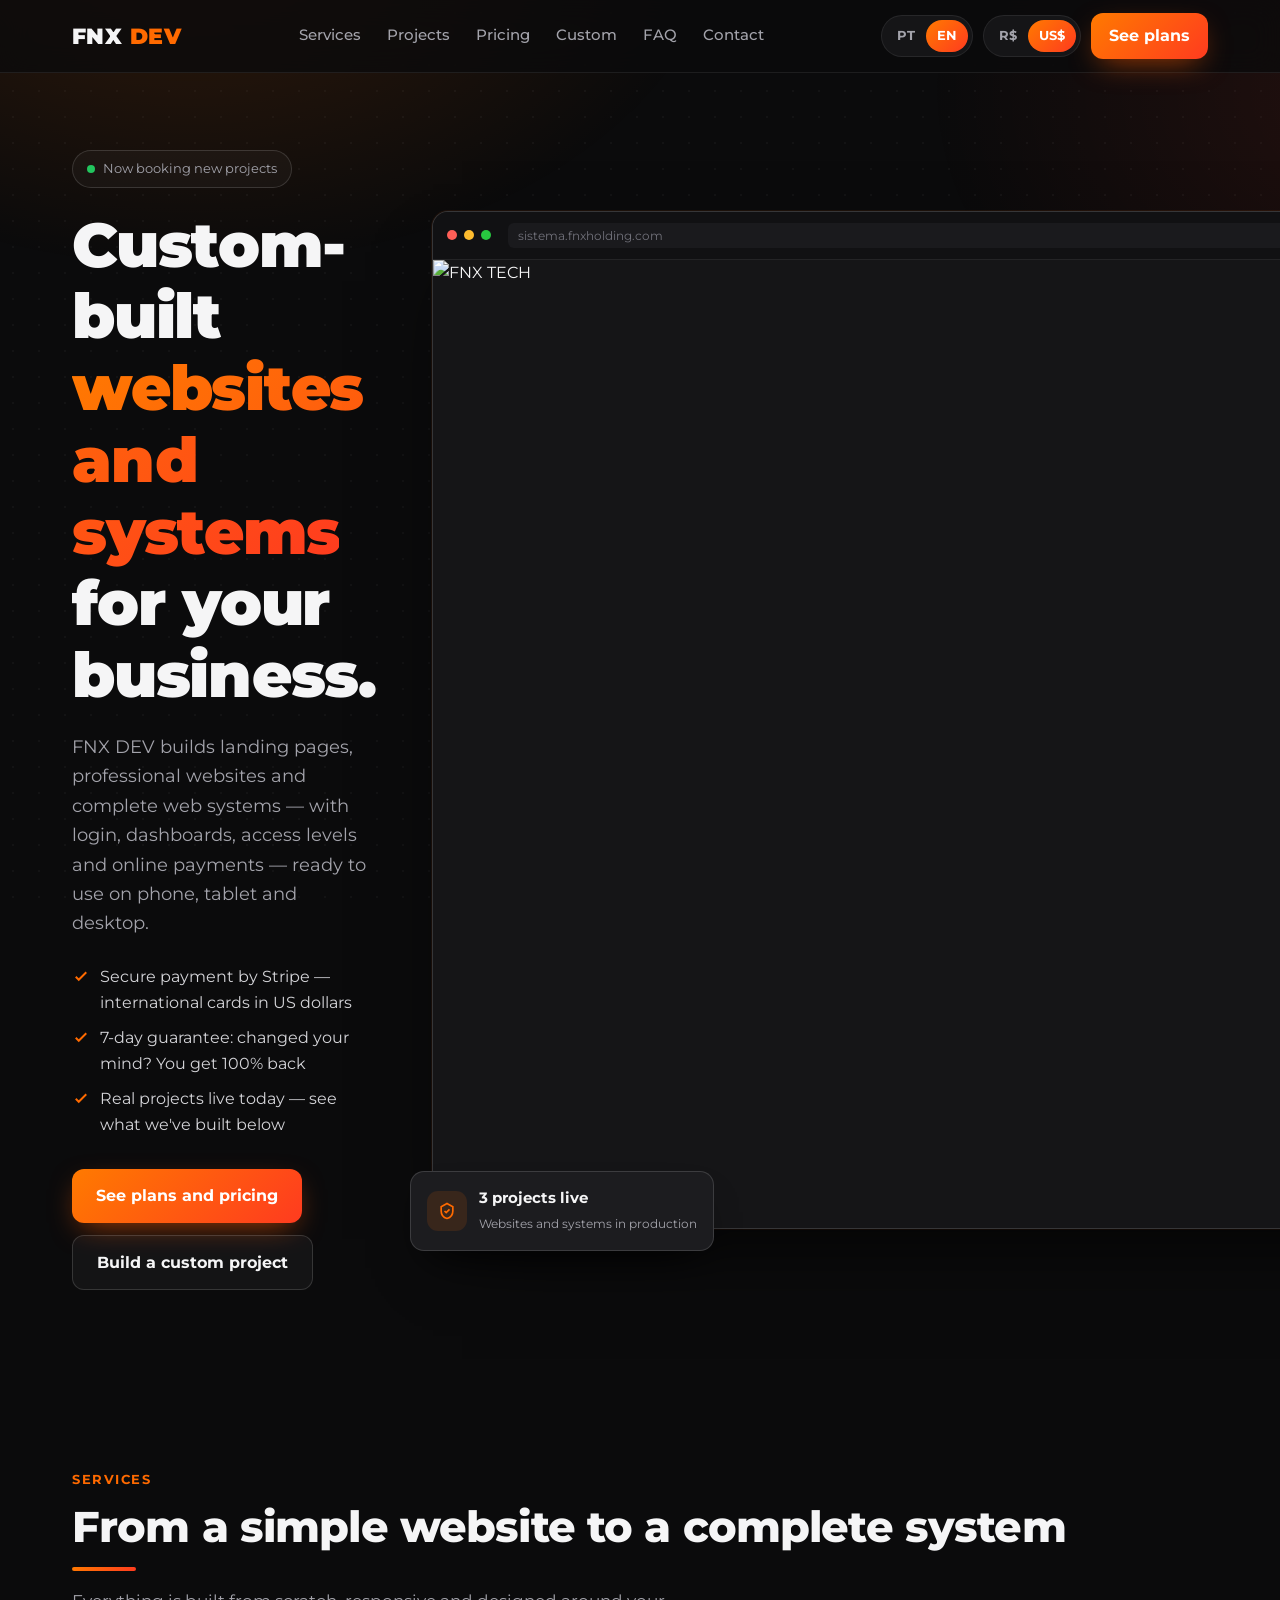
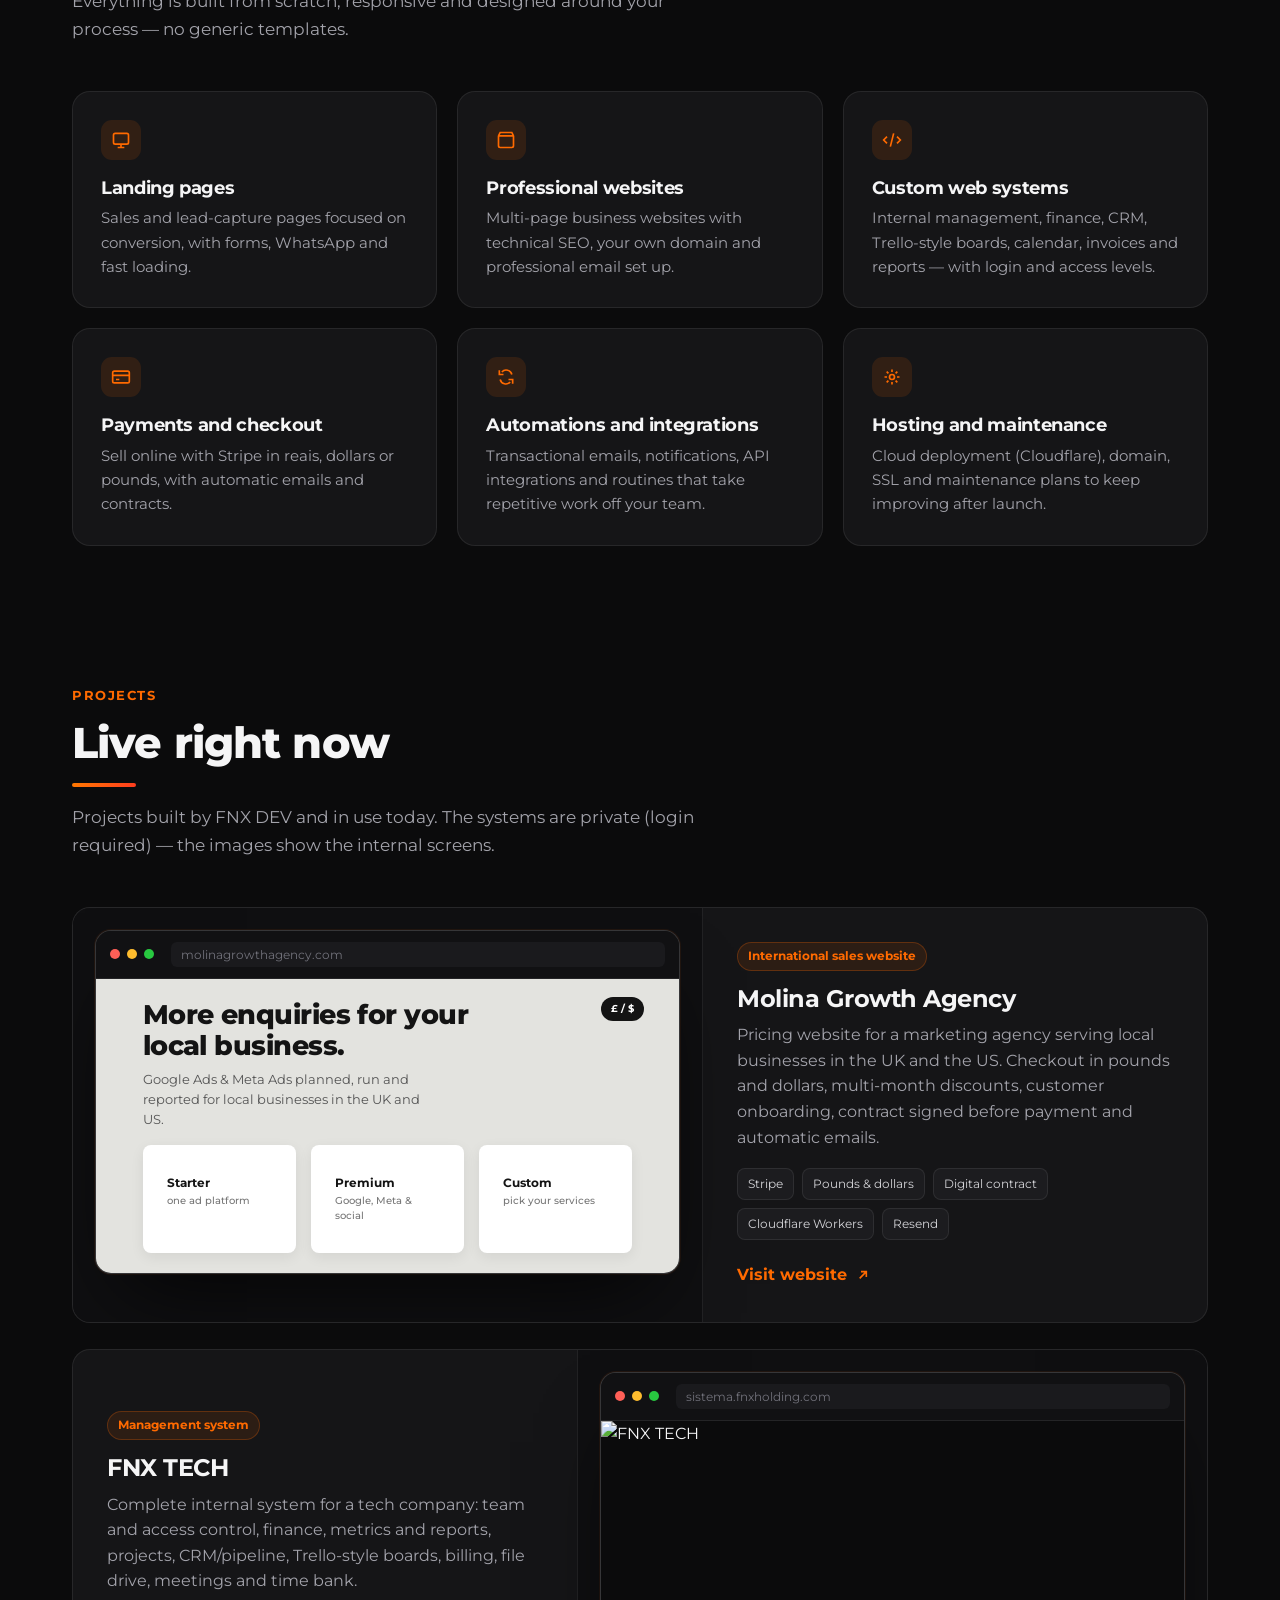
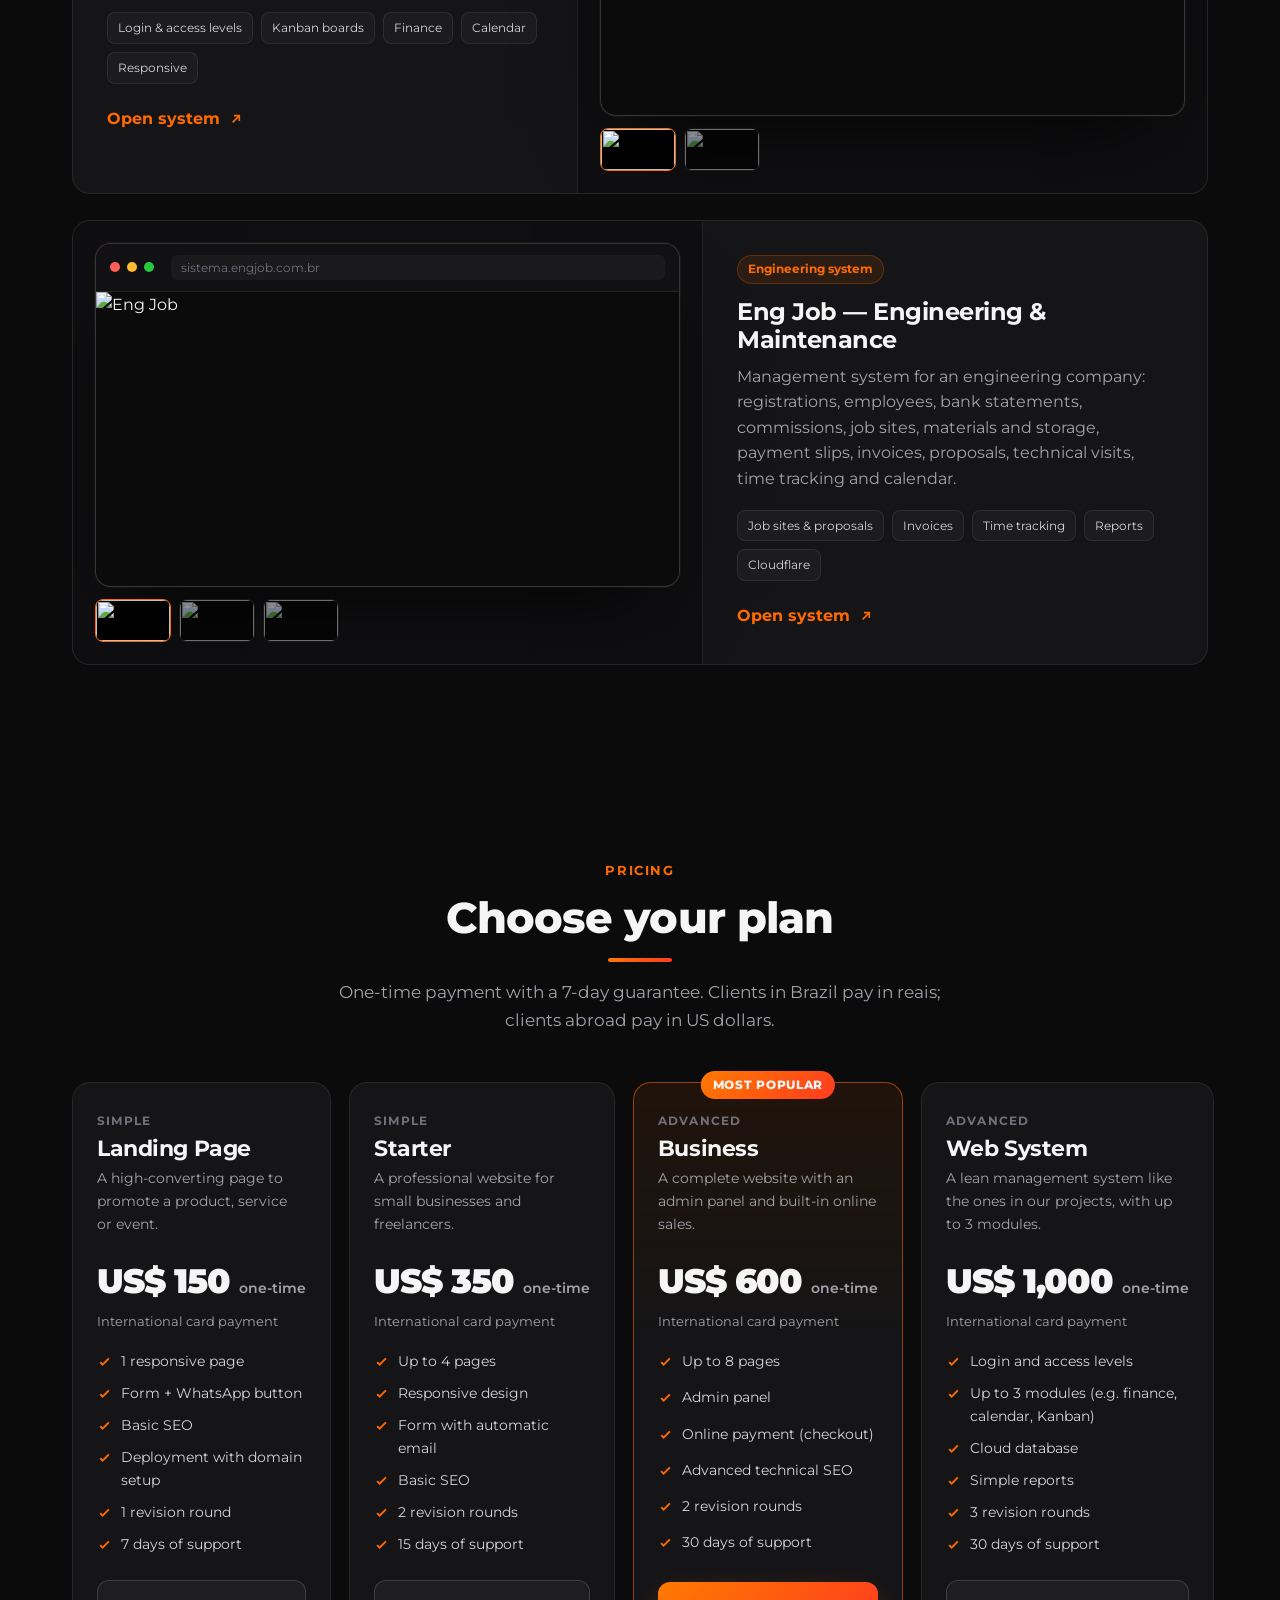
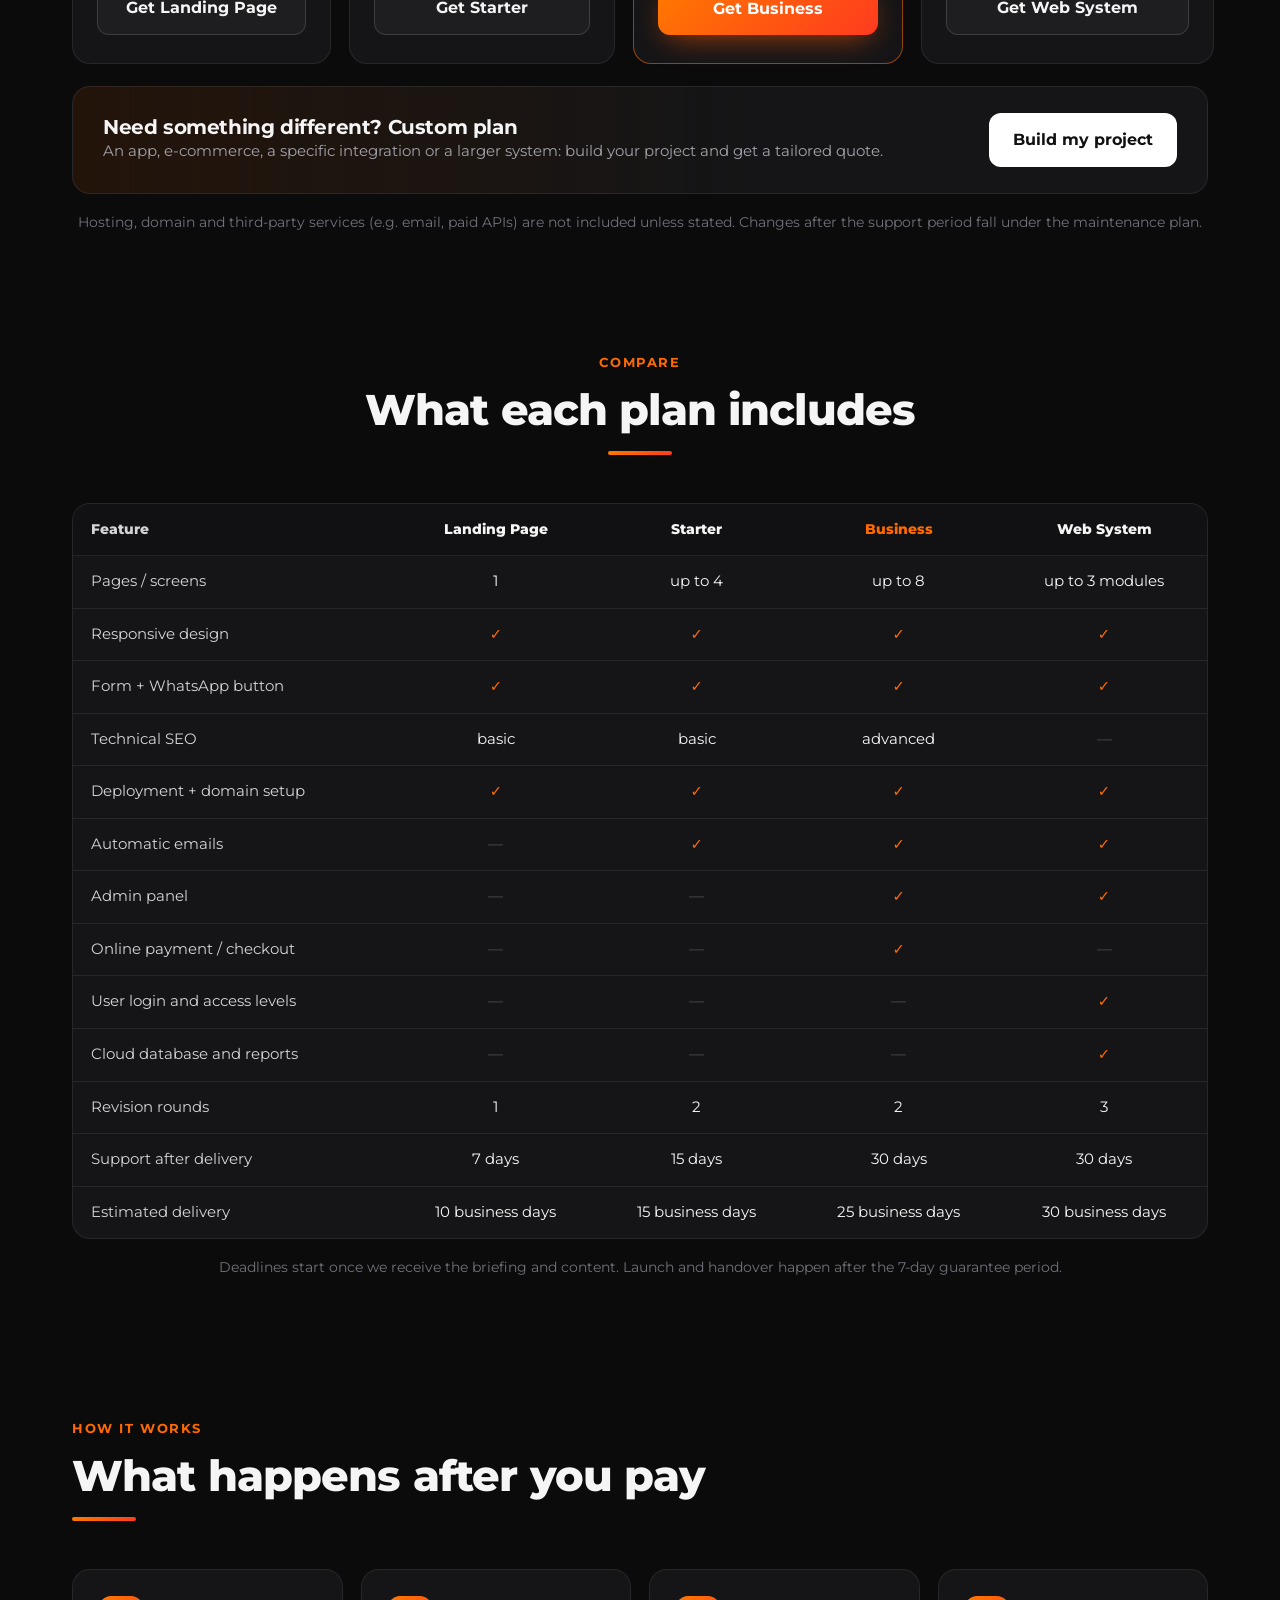
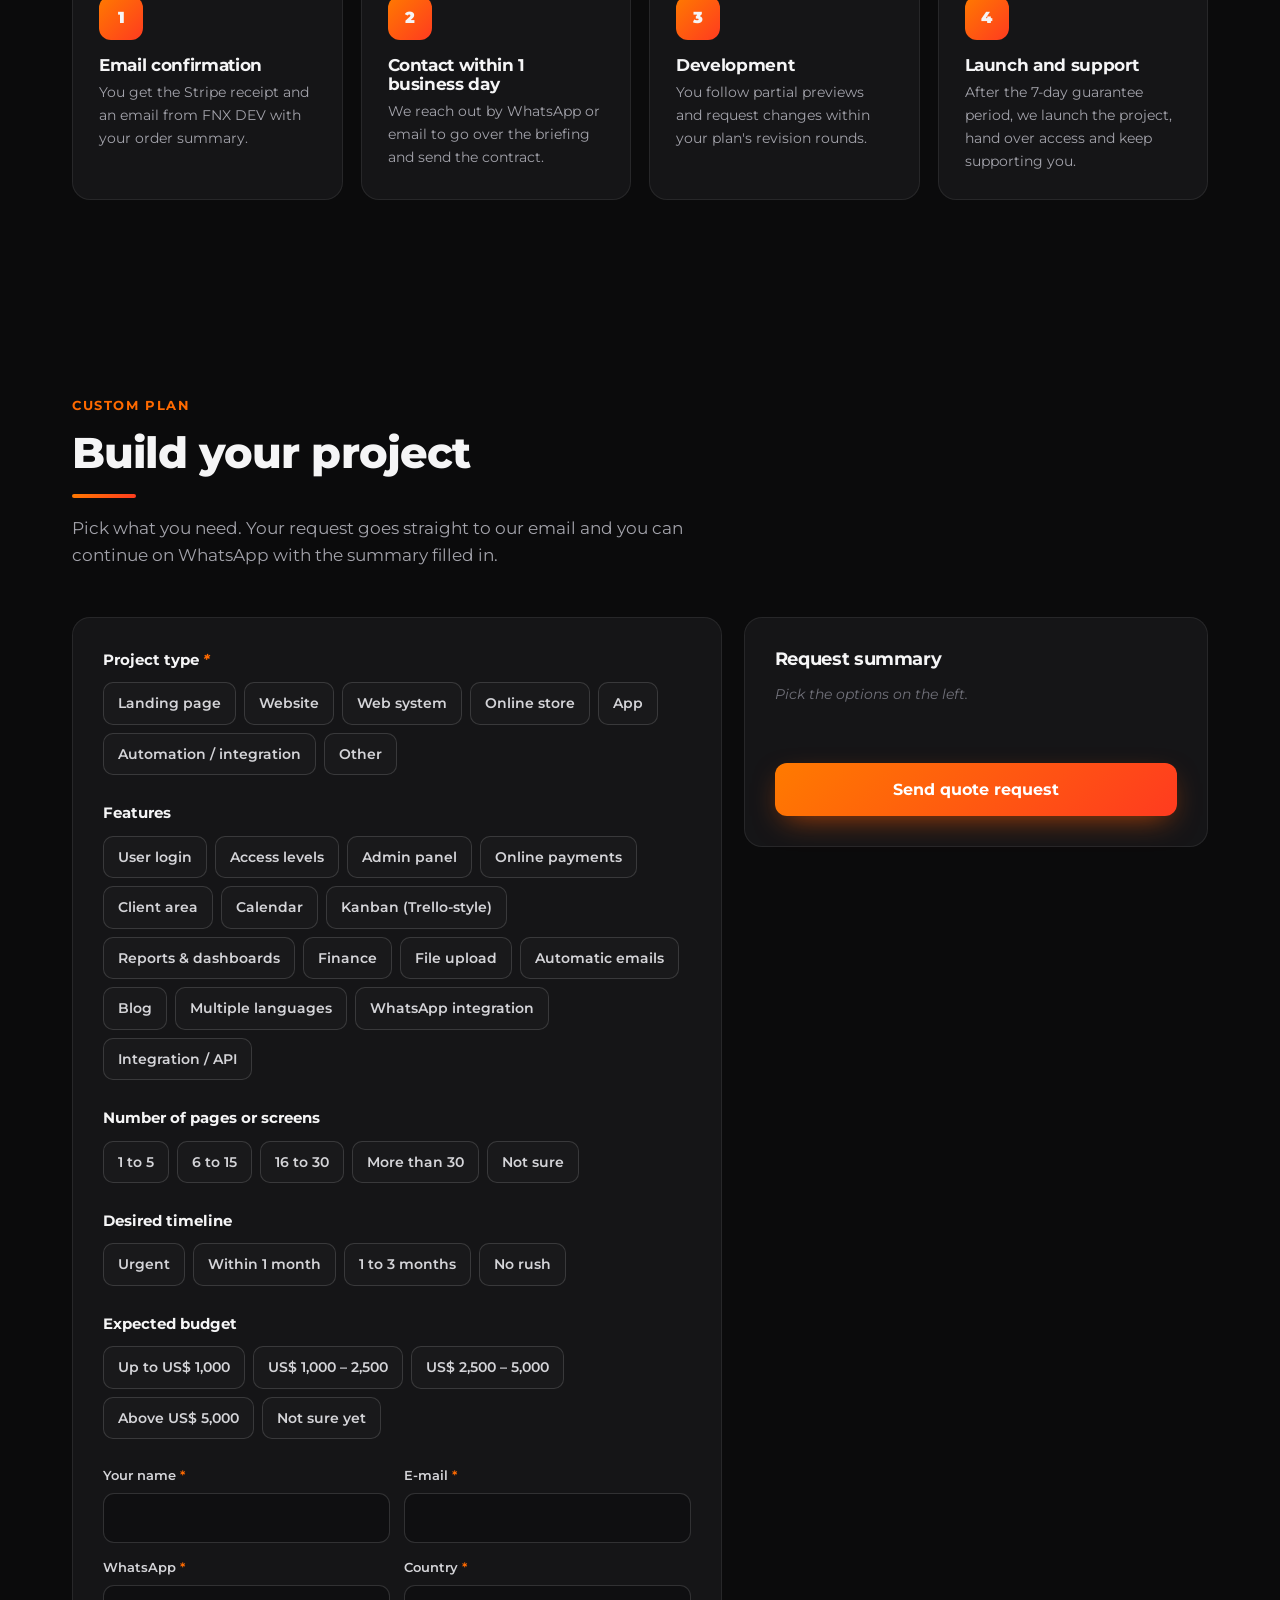
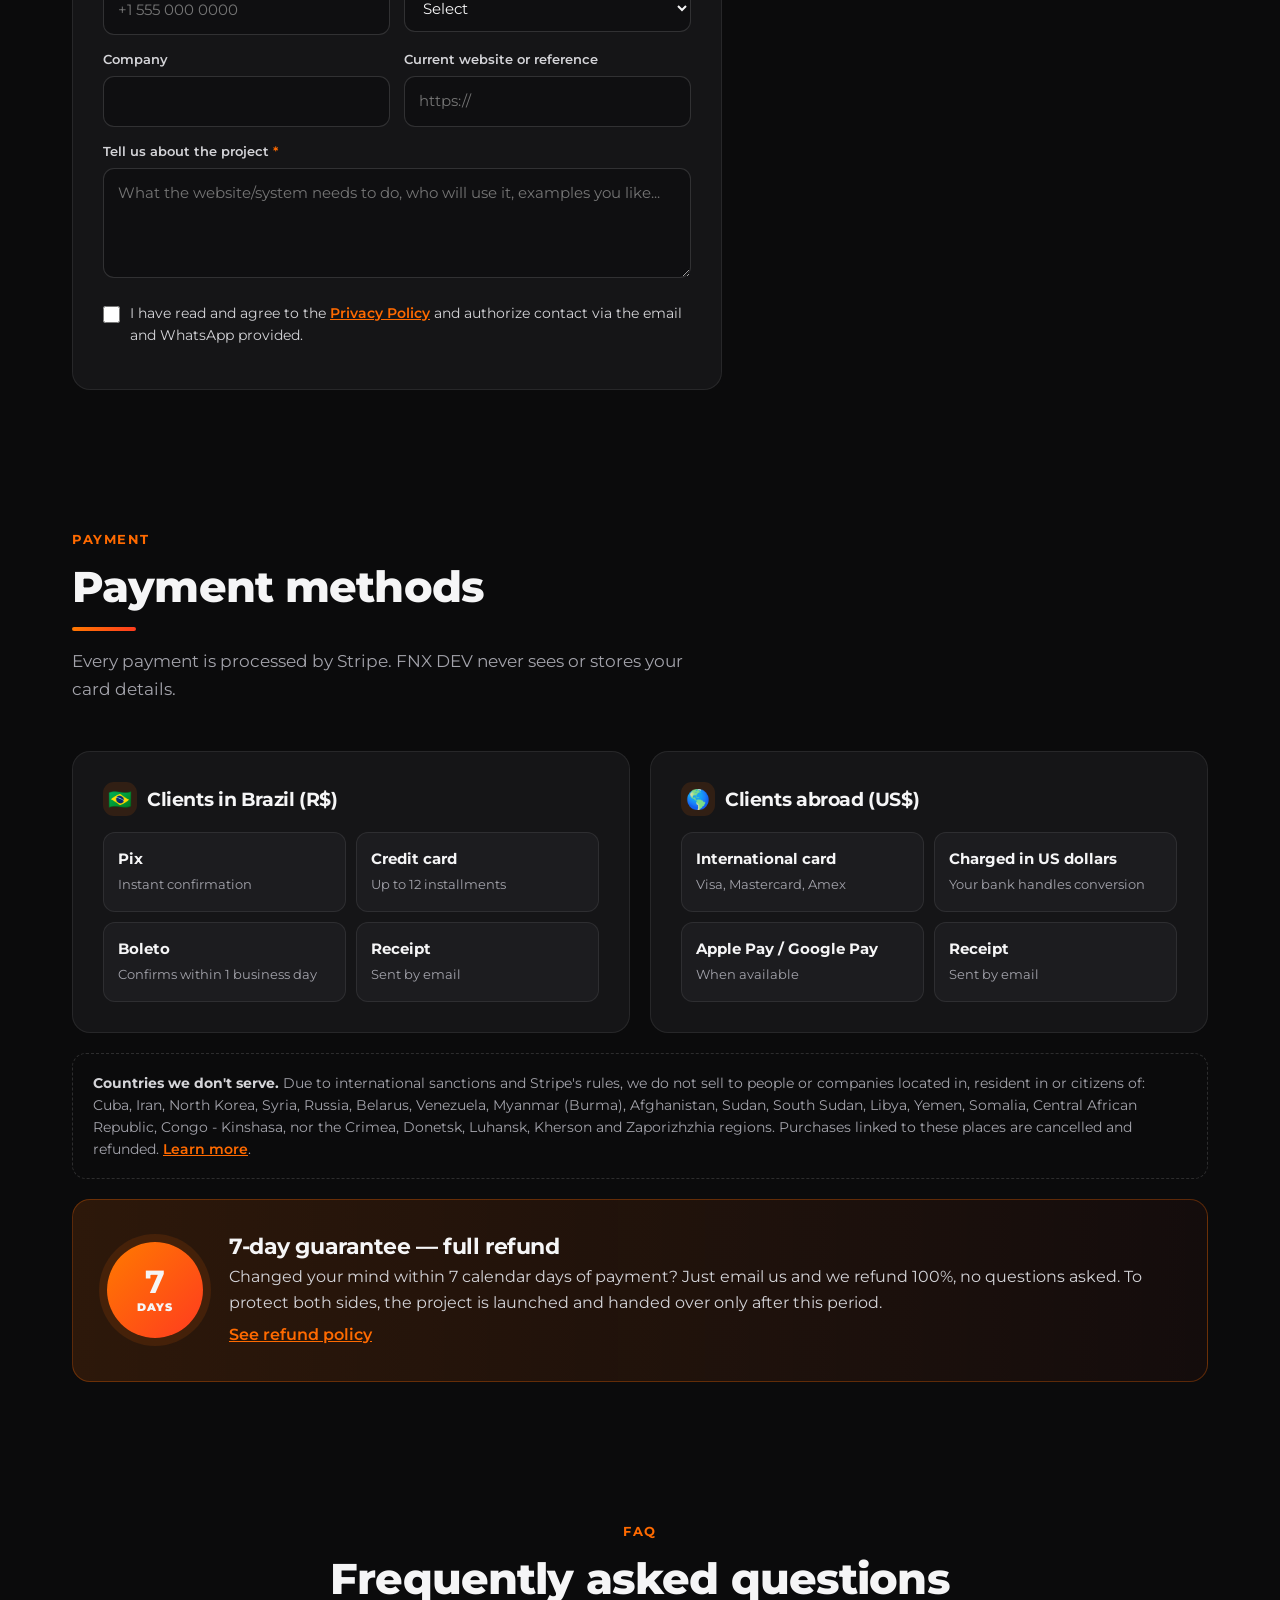
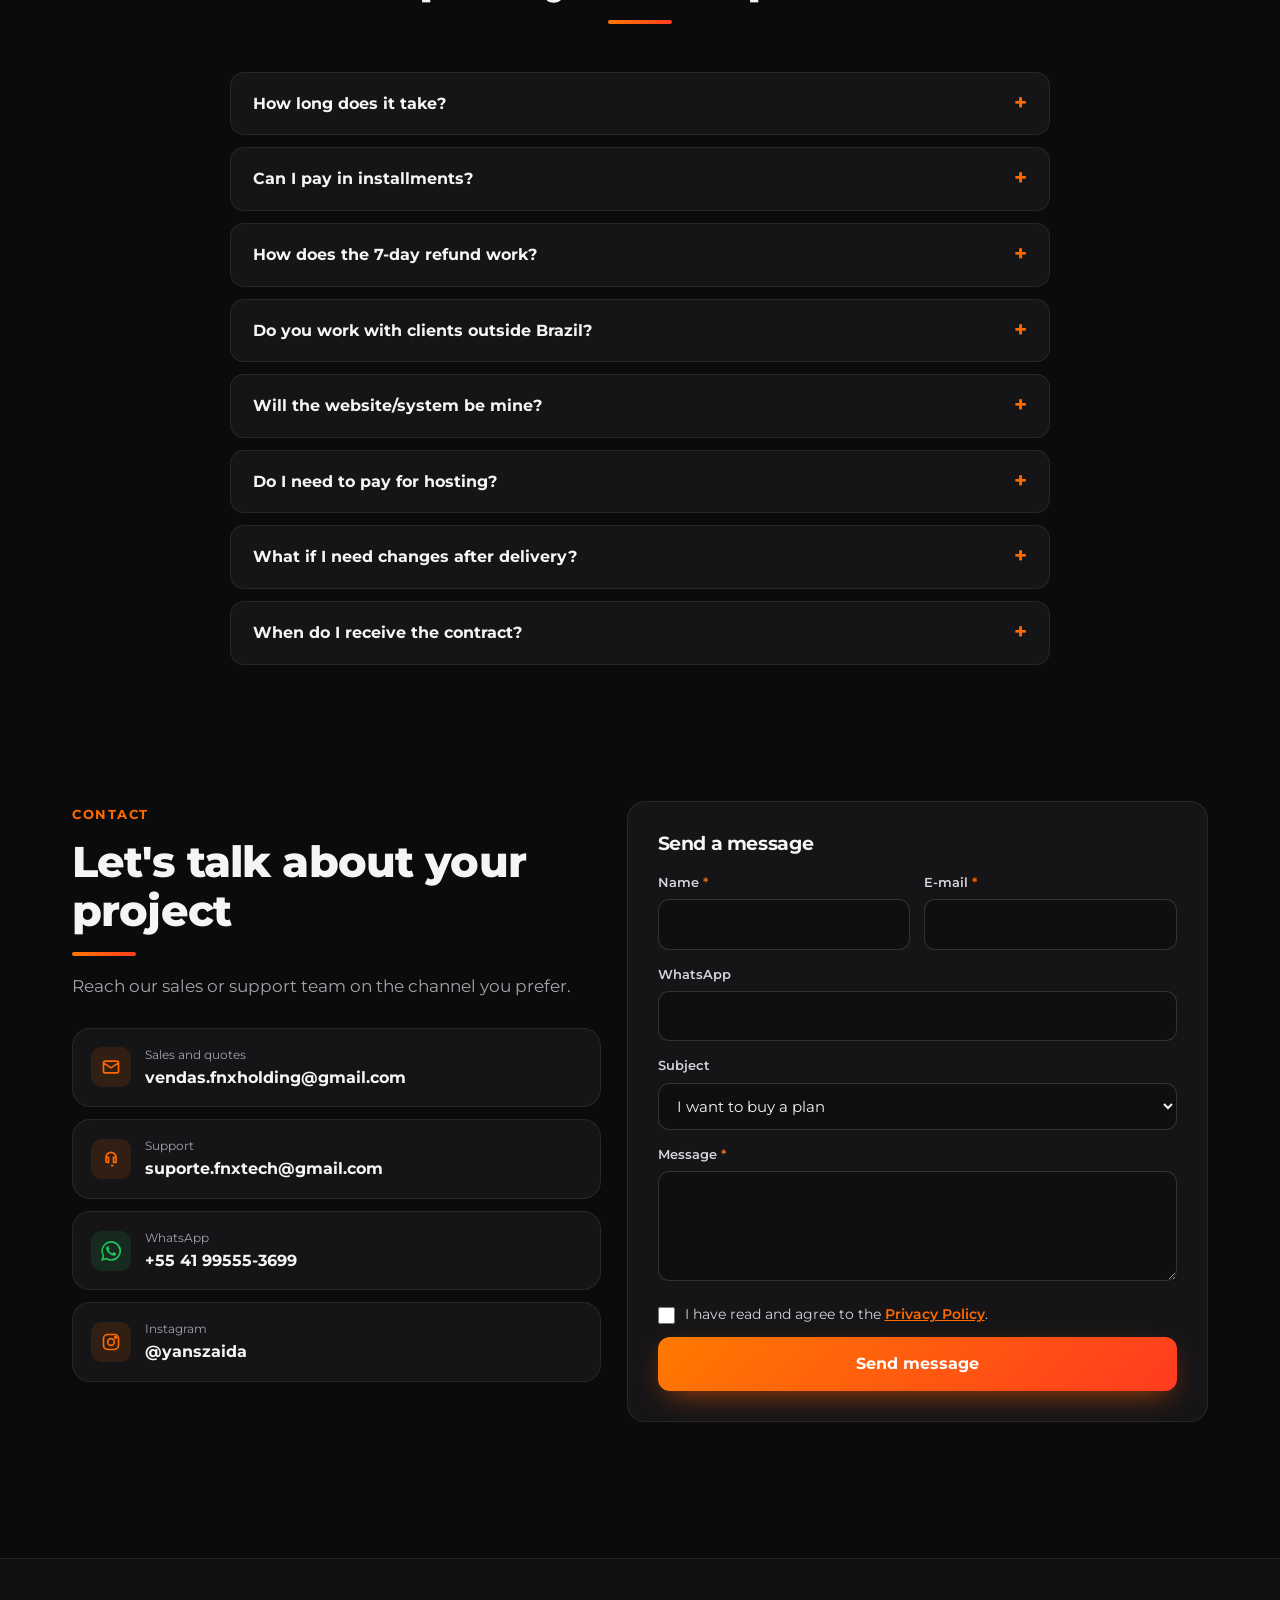
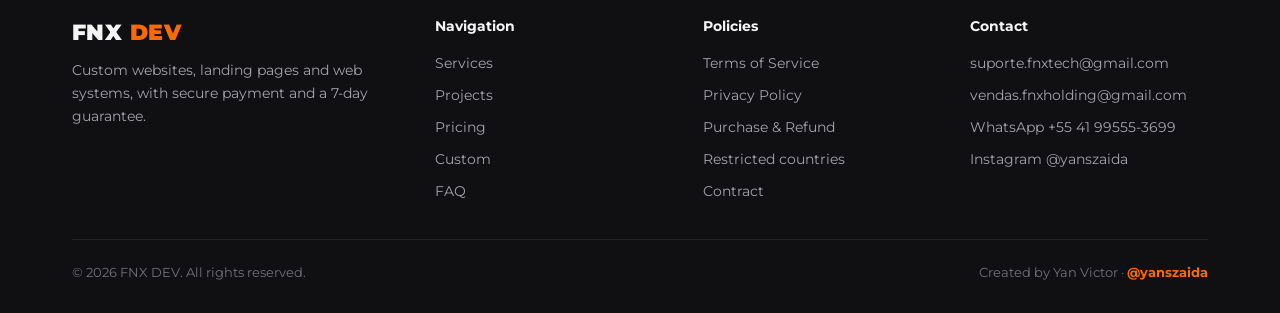
==== index.html @ 44e28e8e "Site FNX DEV: PT/EN, planos, checkout Stripe, e-mails e politicas" ====
<!DOCTYPE html>
<html lang="pt-BR">
<head>
<meta charset="UTF-8">
<meta name="viewport" content="width=device-width, initial-scale=1.0">
<title>FNX DEV — Sites e sistemas sob medida</title>
<meta name="description" content="FNX DEV: desenvolvimento de sites, landing pages e sistemas web sob medida. Pagamento seguro no Brasil e no exterior e garantia de 7 dias.">
<meta name="theme-color" content="#0b0b0c">
<meta property="og:title" content="FNX DEV — Sites e sistemas sob medida">
<meta property="og:description" content="Sites, landing pages e sistemas web sob medida. Pagamento seguro e garantia de 7 dias.">
<link rel="preconnect" href="https://fonts.googleapis.com">
<link rel="preconnect" href="https://fonts.gstatic.com" crossorigin>
<link href="https://fonts.googleapis.com/css2?family=Montserrat:wght@400;500;600;700;800;900&display=swap" rel="stylesheet">
<style>
:root{
  --bg:#0b0b0c; --bg2:#101012; --card:#151517; --card2:#1c1c1f; --line:rgba(255,255,255,.08); --line2:rgba(255,255,255,.14);
  --text:#f5f5f6; --muted:#a3a3ab; --dim:#71717a;
  --or:#ff6a00; --or2:#ff3b1f; --grad:linear-gradient(135deg,#ff7a00 0%,#ff3b1f 100%);
  --ok:#22c55e; --err:#ef4444; --r:18px;
}
*{box-sizing:border-box;margin:0;padding:0}
html{scroll-behavior:smooth;scroll-padding-top:84px}
body{font-family:'Montserrat',system-ui,sans-serif;background:var(--bg);color:var(--text);line-height:1.6;-webkit-font-smoothing:antialiased;overflow-x:hidden}
body::before{content:"";position:fixed;inset:0;z-index:-1;pointer-events:none;
  background:radial-gradient(900px 600px at 15% -10%,rgba(255,106,0,.16),transparent 60%),radial-gradient(800px 600px at 110% 10%,rgba(255,59,31,.10),transparent 60%),
  radial-gradient(rgba(255,255,255,.035) 1px,transparent 1px) 0 0/26px 26px}
a{color:inherit;text-decoration:none}
img{max-width:100%;display:block}
button,input,select,textarea{font:inherit;color:inherit}
.wrap{max-width:1180px;margin:0 auto;padding:0 22px}
.section{padding:96px 0}
.eyebrow{display:inline-block;color:var(--or);font-weight:700;font-size:.82rem;letter-spacing:.12em;text-transform:uppercase;margin-bottom:12px}
h1,h2,h3{line-height:1.15;letter-spacing:-.02em}
h2{font-size:clamp(1.9rem,3.6vw,2.7rem);font-weight:800}
.lead{color:var(--muted);font-size:1.08rem;max-width:640px}
.head{margin-bottom:48px}
.head.center{text-align:center}.head.center .lead{margin:12px auto 0}
.bar{width:64px;height:4px;border-radius:4px;background:var(--grad);margin:16px 0}
.head.center .bar{margin:16px auto}
.grad-text{background:var(--grad);-webkit-background-clip:text;background-clip:text;color:transparent}

.btn{display:inline-flex;align-items:center;justify-content:center;gap:10px;border:0;cursor:pointer;border-radius:12px;padding:14px 24px;font-weight:700;font-size:.98rem;transition:transform .15s,box-shadow .2s,background .2s,opacity .2s;white-space:nowrap}
.btn:active{transform:scale(.98)}
.btn-primary{background:var(--grad);color:#fff;box-shadow:0 10px 30px -10px rgba(255,90,0,.7)}
.btn-primary:hover{box-shadow:0 14px 36px -10px rgba(255,90,0,.9)}
.btn-ghost{background:rgba(255,255,255,.04);border:1px solid var(--line2);color:var(--text)}
.btn-ghost:hover{background:rgba(255,255,255,.08)}
.btn-white{background:#fff;color:#111}
.btn-block{width:100%}
.btn[disabled]{opacity:.55;cursor:not-allowed}

header{position:fixed;top:0;left:0;right:0;z-index:50;background:rgba(11,11,12,.78);backdrop-filter:blur(14px);border-bottom:1px solid var(--line)}
.nav{display:flex;align-items:center;justify-content:space-between;height:72px;gap:20px}
.brand{font-weight:900;font-size:1.35rem;letter-spacing:.02em}
.brand span{color:var(--or)}
.menu{display:flex;gap:26px;font-weight:500;font-size:.93rem;color:var(--muted)}
.menu a:hover{color:var(--text)}
.nav-right{display:flex;align-items:center;gap:10px}
.cur{display:flex;background:var(--card);border:1px solid var(--line);border-radius:999px;padding:4px}
.cur button{border:0;background:transparent;padding:6px 11px;border-radius:999px;font-weight:700;font-size:.8rem;color:var(--muted);cursor:pointer}
.cur button.on{background:var(--grad);color:#fff}
.burger{display:none;background:transparent;border:1px solid var(--line2);border-radius:10px;width:42px;height:42px;cursor:pointer}
.burger svg{margin:auto}
.mobile{display:none;border-top:1px solid var(--line);padding:14px 22px 20px}
.mobile a{display:block;padding:10px 0;color:var(--muted);font-weight:600}
.mobile.open{display:block}

.hero{padding:150px 0 80px}
.hero-grid{display:grid;grid-template-columns:1.05fr 1fr;gap:56px;align-items:center}
.badge{display:inline-flex;align-items:center;gap:8px;border:1px solid var(--line2);background:rgba(255,255,255,.03);border-radius:999px;padding:7px 14px;font-size:.84rem;color:var(--muted);margin-bottom:22px}
.dot{width:8px;height:8px;border-radius:50%;background:var(--ok);box-shadow:0 0 0 0 rgba(34,197,94,.6);animation:pulse 2s infinite}
@keyframes pulse{70%{box-shadow:0 0 0 8px rgba(34,197,94,0)}100%{box-shadow:0 0 0 0 rgba(34,197,94,0)}}
.hero h1{font-size:clamp(2.4rem,5.2vw,3.9rem);font-weight:900}
.hero p.lead{margin:20px 0 26px;font-size:1.15rem}
.checks{list-style:none;display:grid;gap:10px;margin-bottom:32px}
.checks li{display:flex;gap:10px;align-items:flex-start;color:#d4d4d8}
.checks svg{flex:none;margin-top:3px;color:var(--or)}
.cta-row{display:flex;gap:12px;flex-wrap:wrap}
.browser{border-radius:16px;overflow:hidden;border:1px solid var(--line2);background:var(--card);box-shadow:0 40px 80px -30px rgba(0,0,0,.8),0 0 0 1px rgba(255,106,0,.08)}
.browser-bar{display:flex;align-items:center;gap:7px;padding:11px 14px;background:#111113;border-bottom:1px solid var(--line)}
.browser-bar i{width:10px;height:10px;border-radius:50%;background:#3a3a3f}
.browser-bar i:nth-child(1){background:#ff5f57}.browser-bar i:nth-child(2){background:#febc2e}.browser-bar i:nth-child(3){background:#28c840}
.browser-bar span{margin-left:10px;font-size:.75rem;color:var(--dim);background:#1a1a1d;border-radius:6px;padding:3px 10px;flex:1;overflow:hidden;text-overflow:ellipsis;white-space:nowrap}
.hero-visual{position:relative}
.hero-visual .float{position:absolute;bottom:-22px;left:-22px;background:var(--card2);border:1px solid var(--line2);border-radius:14px;padding:14px 16px;display:flex;gap:12px;align-items:center;box-shadow:0 20px 40px -20px #000}
.float b{display:block;font-size:.95rem}.float small{color:var(--muted);font-size:.78rem}
.ico{width:40px;height:40px;border-radius:11px;display:grid;place-items:center;background:rgba(255,106,0,.12);color:var(--or);flex:none}

.card{background:var(--card);border:1px solid var(--line);border-radius:var(--r)}
.grid3{display:grid;grid-template-columns:repeat(3,1fr);gap:20px}
.svc{padding:28px;transition:border-color .2s,transform .2s}
.svc:hover{border-color:rgba(255,106,0,.35);transform:translateY(-4px)}
.svc h3{font-size:1.12rem;margin:18px 0 8px}
.svc p{color:var(--muted);font-size:.95rem}

.projects{display:grid;gap:26px}
.proj{display:grid;grid-template-columns:1.25fr 1fr;overflow:hidden}
.proj:nth-child(even){grid-template-columns:1fr 1.25fr}
.proj:nth-child(even) .proj-media{order:2}
.proj-media{background:#0f0f11;padding:22px;border-right:1px solid var(--line)}
.proj:nth-child(even) .proj-media{border-right:0;border-left:1px solid var(--line)}
.shot{aspect-ratio:1917/967;background:#0b0b0c;overflow:hidden;position:relative}
.shot img{width:100%;height:100%;object-fit:cover;object-position:top left}
.thumbs{display:flex;gap:8px;margin-top:12px}
.thumbs button{border:1px solid var(--line2);background:#000;border-radius:8px;overflow:hidden;width:76px;aspect-ratio:16/9;cursor:pointer;opacity:.55;padding:0;transition:opacity .2s,border-color .2s}
.thumbs button.on,.thumbs button:hover{opacity:1;border-color:var(--or)}
.thumbs img{width:100%;height:100%;object-fit:cover;object-position:top left}
.proj-body{padding:34px;display:flex;flex-direction:column;justify-content:center}
.tag{display:inline-block;font-size:.74rem;font-weight:700;color:var(--or);background:rgba(255,106,0,.1);border:1px solid rgba(255,106,0,.25);padding:4px 10px;border-radius:999px;margin-bottom:14px;width:max-content}
.proj-body h3{font-size:1.5rem;margin-bottom:10px}
.proj-body p{color:var(--muted);margin-bottom:18px}
.chips{display:flex;flex-wrap:wrap;gap:8px;margin-bottom:22px}
.chips span{font-size:.78rem;color:#d4d4d8;background:var(--card2);border:1px solid var(--line);padding:5px 10px;border-radius:8px}
.link-out{display:inline-flex;align-items:center;gap:8px;font-weight:700;color:var(--or)}
.link-out:hover{text-decoration:underline}
.mock{position:absolute;inset:0;background:#E3E3DF;color:#141414;padding:7% 8%;display:flex;flex-direction:column;justify-content:center}
.mock h4{font-size:clamp(1rem,2.4vw,1.7rem);font-weight:800;letter-spacing:-.02em;max-width:70%;line-height:1.15}
.mock p{font-size:clamp(.6rem,1vw,.8rem);color:#555;margin:8px 0 14px;max-width:60%}
.mock .mp{display:flex;gap:3%}
.mock .mp div{flex:1;background:#fff;border-radius:8px;padding:6% 5%;font-size:clamp(.5rem,.9vw,.72rem);font-weight:700;box-shadow:0 4px 14px rgba(0,0,0,.07)}
.mock .mp div small{display:block;font-weight:500;color:#777}
.mock .pill{position:absolute;top:6%;right:6%;background:#141414;color:#fff;border-radius:999px;font-size:clamp(.5rem,.8vw,.68rem);padding:4px 10px;font-weight:700}

.plans{display:grid;grid-template-columns:repeat(4,1fr);gap:18px;align-items:stretch}
.plan{padding:28px 24px;display:flex;flex-direction:column;position:relative;transition:transform .2s,border-color .2s}
.plan:hover{transform:translateY(-4px);border-color:var(--line2)}
.plan.pop{border-color:rgba(255,106,0,.55);background:linear-gradient(180deg,rgba(255,106,0,.09),var(--card) 45%)}
.plan .ribbon{position:absolute;top:-12px;left:50%;transform:translateX(-50%);background:var(--grad);font-size:.72rem;font-weight:800;padding:5px 12px;border-radius:999px;letter-spacing:.06em;white-space:nowrap}
.plan .lvl{font-size:.75rem;font-weight:700;color:var(--dim);text-transform:uppercase;letter-spacing:.1em}
.plan h3{font-size:1.35rem;margin:6px 0 6px}
.plan .desc{color:var(--muted);font-size:.9rem;min-height:66px}
.price{margin:18px 0 4px;font-size:2.1rem;font-weight:900;letter-spacing:-.03em}
.price{white-space:nowrap}
.price small{font-size:.85rem;font-weight:600;color:var(--muted);letter-spacing:0}
.inst{font-size:.8rem;color:var(--muted);min-height:20px;margin-bottom:18px}
.plan ul{list-style:none;display:grid;gap:9px;margin-bottom:24px;flex:1}
.plan li{display:flex;gap:9px;font-size:.9rem;color:#d4d4d8}
.plan li svg{flex:none;margin-top:4px;color:var(--or)}
.custom-strip{margin-top:22px;padding:26px 30px;display:flex;align-items:center;justify-content:space-between;gap:20px;flex-wrap:wrap;background:linear-gradient(90deg,rgba(255,106,0,.1),var(--card) 60%)}
.custom-strip>div{flex:1 1 420px}
.custom-strip h3{font-size:1.25rem}.custom-strip p{color:var(--muted);font-size:.95rem}
.note{font-size:.85rem;color:var(--dim);margin-top:18px;text-align:center}

.table-wrap{overflow-x:auto;border:1px solid var(--line);border-radius:var(--r);background:var(--card)}
table{width:100%;border-collapse:collapse;min-width:720px;font-size:.92rem}
th,td{padding:14px 18px;text-align:center;border-bottom:1px solid var(--line)}
th:first-child,td:first-child{text-align:left;color:#d4d4d8}
thead th{background:#111113;font-weight:800;font-size:.9rem}
thead th.hl{color:var(--or)}
tbody tr:last-child td{border-bottom:0}
td.y{color:var(--or);font-weight:800}td.n{color:#52525b}

.steps{display:grid;grid-template-columns:repeat(4,1fr);gap:18px}
.step{padding:26px}
.step .num{width:44px;height:44px;border-radius:12px;background:var(--grad);display:grid;place-items:center;font-weight:900;margin-bottom:16px}
.step h3{font-size:1.05rem;margin-bottom:6px}.step p{color:var(--muted);font-size:.9rem}

.builder{display:grid;grid-template-columns:1.4fr 1fr;gap:22px;align-items:start}
.builder .card{padding:30px}
.group{margin-bottom:26px}
.group>.lbl{display:block;font-weight:700;margin-bottom:10px;font-size:.95rem}
.opts{display:flex;flex-wrap:wrap;gap:8px}
.opt{position:relative}
.opt input{position:absolute;opacity:0;pointer-events:none}
.opt span{display:inline-flex;align-items:center;gap:6px;padding:9px 14px;border:1px solid var(--line2);border-radius:10px;font-size:.88rem;font-weight:600;color:#d4d4d8;cursor:pointer;transition:all .15s;background:rgba(255,255,255,.02)}
.opt input:checked+span{border-color:var(--or);background:rgba(255,106,0,.12);color:#fff}
.opt input:focus-visible+span{outline:2px solid var(--or);outline-offset:2px}
.summary{position:sticky;top:96px}
.summary h3{font-size:1.15rem;margin-bottom:14px}
.summary ul{list-style:none;display:grid;gap:8px;font-size:.9rem;color:#d4d4d8;margin-bottom:20px;min-height:60px}
.summary li b{color:var(--muted);font-weight:600;display:block;font-size:.76rem;text-transform:uppercase;letter-spacing:.06em}
.summary .empty{color:var(--dim);font-style:italic}

.f-grid{display:grid;grid-template-columns:1fr 1fr;gap:14px}
.f-grid .full{grid-column:1/-1}
.field label{display:block;font-size:.84rem;font-weight:600;color:#d4d4d8;margin-bottom:6px}
.field label em{color:var(--or);font-style:normal}
.field input,.field select,.field textarea{width:100%;background:#0f0f11;border:1px solid var(--line2);border-radius:11px;padding:12px 14px;outline:none;transition:border-color .15s,box-shadow .15s;font-size:.95rem}
.field textarea{resize:vertical;min-height:110px}
.field input:focus,.field select:focus,.field textarea:focus{border-color:var(--or);box-shadow:0 0 0 3px rgba(255,106,0,.18)}
.field select option{background:#151517}
.field small{display:block;color:var(--dim);font-size:.76rem;margin-top:5px}
.field.bad input,.field.bad select,.field.bad textarea{border-color:var(--err)}
.hp{position:absolute;left:-9999px;width:1px;height:1px;opacity:0}
.chk{display:flex;gap:10px;align-items:flex-start;font-size:.88rem;color:#d4d4d8;margin-bottom:12px;cursor:pointer}
.chk input{margin-top:4px;accent-color:var(--or);width:17px;height:17px;flex:none}
.chk a,.inline-link{color:var(--or);text-decoration:underline;cursor:pointer;background:none;border:0;padding:0;font-weight:600}
.msg{margin-top:14px;font-size:.9rem;padding:12px 14px;border-radius:10px;display:none}
.msg.err{display:block;background:rgba(239,68,68,.1);border:1px solid rgba(239,68,68,.35);color:#fca5a5}
.msg.ok{display:block;background:rgba(34,197,94,.1);border:1px solid rgba(34,197,94,.35);color:#86efac}

.pay-grid{display:grid;grid-template-columns:1fr 1fr;gap:20px}
.pay{padding:30px}
.pay h3{display:flex;align-items:center;gap:10px;font-size:1.2rem;margin-bottom:16px}
.pm{display:grid;grid-template-columns:1fr 1fr;gap:10px}
.pm div{background:var(--card2);border:1px solid var(--line);border-radius:12px;padding:14px}
.pm b{display:block;font-size:.95rem}.pm small{color:var(--muted);font-size:.8rem}
.restrict{margin-top:20px;padding:18px 20px;border-radius:14px;border:1px dashed var(--line2);color:var(--muted);font-size:.86rem}
.guarantee{margin-top:20px;padding:34px;display:flex;gap:26px;align-items:center;background:linear-gradient(90deg,rgba(255,106,0,.14),rgba(255,59,31,.04));border-color:rgba(255,106,0,.3)}
.seal{width:96px;height:96px;flex:none;border-radius:50%;background:var(--grad);display:grid;place-items:center;text-align:center;font-weight:900;line-height:1;box-shadow:0 0 0 8px rgba(255,106,0,.12)}
.seal b{font-size:2rem;display:block}.seal small{font-size:.66rem;letter-spacing:.08em}
.guarantee h3{font-size:1.35rem;margin-bottom:6px}.guarantee p{color:#d4d4d8}

.faq{max-width:820px;margin:0 auto;display:grid;gap:12px}
.faq details{background:var(--card);border:1px solid var(--line);border-radius:14px;padding:18px 22px}
.faq details[open]{border-color:rgba(255,106,0,.3)}
.faq summary{cursor:pointer;font-weight:700;list-style:none;display:flex;justify-content:space-between;gap:16px}
.faq summary::-webkit-details-marker{display:none}
.faq summary::after{content:"+";color:var(--or);font-size:1.4rem;line-height:1;transition:transform .2s}
.faq details[open] summary::after{transform:rotate(45deg)}
.faq p{color:var(--muted);margin-top:12px;font-size:.95rem}

.contact-grid{display:grid;grid-template-columns:1fr 1.1fr;gap:26px}
.c-list{display:grid;gap:12px;margin-top:28px}
.c-item{display:flex;gap:14px;align-items:center;padding:16px 18px;transition:border-color .2s}
.c-item:hover{border-color:rgba(255,106,0,.4)}
.c-item small{display:block;color:var(--muted);font-size:.78rem}.c-item b{font-size:.98rem;word-break:break-all}
.contact-grid form{padding:30px}

footer{border-top:1px solid var(--line);padding:56px 0 30px;margin-top:40px;background:var(--bg2)}
.f-cols{display:grid;grid-template-columns:1.4fr 1fr 1fr 1fr;gap:30px;margin-bottom:36px}
footer h4{font-size:.9rem;margin-bottom:14px}
footer ul{list-style:none;display:grid;gap:9px;font-size:.9rem;color:var(--muted)}
footer ul a:hover{color:var(--text)}
footer p{color:var(--muted);font-size:.9rem;max-width:320px;margin-top:10px}
.f-bottom{border-top:1px solid var(--line);padding-top:22px;display:flex;justify-content:space-between;gap:12px;flex-wrap:wrap;font-size:.84rem;color:var(--dim)}
.f-bottom a{color:var(--or);font-weight:700}

.modal{position:fixed;inset:0;z-index:100;background:rgba(0,0,0,.72);backdrop-filter:blur(6px);display:none;align-items:center;justify-content:center;padding:18px}
.modal.open{display:flex}
.modal-box{background:var(--card);border:1px solid var(--line2);border-radius:22px;width:100%;max-width:680px;max-height:92vh;overflow-y:auto;box-shadow:0 40px 100px -20px #000}
.modal-head{position:sticky;top:0;background:var(--card);z-index:2;padding:22px 26px 16px;border-bottom:1px solid var(--line)}
.modal-head .top{display:flex;justify-content:space-between;align-items:flex-start;gap:16px}
.modal-head h3{font-size:1.25rem}
.modal-head p{color:var(--muted);font-size:.88rem}
.x{background:var(--card2);border:1px solid var(--line);width:36px;height:36px;border-radius:10px;cursor:pointer;font-size:1.3rem;line-height:1;flex:none}
.stepper{display:flex;gap:8px;margin-top:16px}
.stepper div{flex:1;font-size:.76rem;font-weight:700;color:var(--dim);padding-top:8px;border-top:3px solid var(--card2)}
.stepper div.on{color:var(--text);border-color:var(--or)}
.modal-body{padding:24px 26px 26px}
.pane{display:none}.pane.on{display:block}
.review{background:#0f0f11;border:1px solid var(--line);border-radius:14px;padding:18px;margin-bottom:20px;font-size:.9rem}
.review div{display:flex;justify-content:space-between;gap:16px;padding:6px 0;border-bottom:1px dashed var(--line)}
.review div:last-child{border:0}
.review span{color:var(--muted)}.review b{text-align:right;word-break:break-word}
.review .total{font-size:1.1rem;padding-top:10px}
.modal-actions{display:flex;gap:10px;margin-top:20px}
.modal-actions .btn{flex:1}
.secure{display:flex;align-items:center;justify-content:center;gap:8px;color:var(--dim);font-size:.8rem;margin-top:14px}
.spin{width:18px;height:18px;border:2px solid rgba(255,255,255,.35);border-top-color:#fff;border-radius:50%;animation:sp .7s linear infinite;display:none}
.loading .spin{display:inline-block}
@keyframes sp{to{transform:rotate(360deg)}}

.reveal{opacity:0;transform:translateY(24px);transition:opacity .7s ease,transform .7s ease}
.reveal.in{opacity:1;transform:none}
@media (prefers-reduced-motion:reduce){.reveal{opacity:1;transform:none;transition:none}html{scroll-behavior:auto}}

@media (max-width:1060px){
  .plans{grid-template-columns:repeat(2,1fr)}
  .menu{display:none}.burger{display:grid}
}
@media (max-width:900px){
  .hero{padding-top:120px}
  .hero-grid,.builder,.contact-grid,.pay-grid{grid-template-columns:1fr}
  .grid3{grid-template-columns:1fr 1fr}
  .steps{grid-template-columns:1fr 1fr}
  .proj,.proj:nth-child(even){grid-template-columns:1fr}
  .proj:nth-child(even) .proj-media{order:0;border-left:0}
  .proj-media{border-right:0;border-bottom:1px solid var(--line)}
  .summary{position:static}
  .f-cols{grid-template-columns:1fr 1fr}
  .hero-visual .float{left:12px;bottom:-18px}
}
@media (max-width:600px){
  .section{padding:72px 0}
  .grid3,.steps,.plans,.f-grid,.pm{grid-template-columns:1fr}
  .nav-right>.btn{display:none}
  .cur button{padding:6px 9px}
  .guarantee{flex-direction:column;text-align:center}
  .f-cols{grid-template-columns:1fr}
  .proj-body{padding:24px}
  .modal{padding:0;align-items:flex-end}
  .modal-box{border-radius:22px 22px 0 0;max-height:94vh}
}
</style>
</head>
<body>
<!--
  COMO FUNCIONA A TRADUÇÃO (PT/EN):
  - O texto em português fica normal dentro da tag.
  - A versão em inglês fica no atributo data-en="..." da mesma tag.
  - Placeholders: data-en-ph="...". Links que mudam: data-en-href="...".
  - Textos gerados pelo script (planos, mensagens) ficam no objeto TXT, no fim do arquivo.
-->

<!-- ================= HEADER ================= -->
<header>
  <div class="wrap nav">
    <!-- Sem logo por enquanto: só o nome em texto. Quando a logo ficar pronta, troque por <img>. -->
    <a href="#topo" class="brand" aria-label="FNX DEV">FNX <span>DEV</span></a>
    <nav class="menu" aria-label="Menu">
      <a href="#servicos" data-en="Services">Serviços</a>
      <a href="#projetos" data-en="Projects">Projetos</a>
      <a href="#planos" data-en="Pricing">Planos</a>
      <a href="#personalizado" data-en="Custom">Personalizado</a>
      <a href="#faq">FAQ</a>
      <a href="#contato" data-en="Contact">Contato</a>
    </nav>
    <div class="nav-right">
      <div class="cur" role="group" aria-label="Idioma / Language">
        <button type="button" data-lang="pt" class="on">PT</button>
        <button type="button" data-lang="en">EN</button>
      </div>
      <div class="cur" role="group" aria-label="Moeda / Currency">
        <button type="button" data-cur="brl" class="on">R$</button>
        <button type="button" data-cur="usd">US$</button>
      </div>
      <a href="#planos" class="btn btn-primary" style="padding:10px 18px" data-en="See plans">Ver planos</a>
      <button class="burger" id="burger" aria-label="Menu" aria-expanded="false">
        <svg width="20" height="20" fill="none" stroke="currentColor" stroke-width="2" viewBox="0 0 24 24"><path d="M4 7h16M4 12h16M4 17h16"/></svg>
      </button>
    </div>
  </div>
  <div class="mobile" id="mobile">
    <a href="#servicos" data-en="Services">Serviços</a><a href="#projetos" data-en="Projects">Projetos</a><a href="#planos" data-en="Pricing">Planos</a>
    <a href="#personalizado" data-en="Custom">Personalizado</a><a href="#faq">FAQ</a><a href="#contato" data-en="Contact">Contato</a>
  </div>
</header>

<main id="topo">

<!-- ================= HERO ================= -->
<section class="hero">
  <div class="wrap hero-grid">
    <div>
      <div class="badge"><span class="dot"></span> <span data-en="Now booking new projects">Agenda aberta para novos projetos</span></div>
      <h1 data-en="Custom-built <span class='grad-text'>websites and systems</span> for your business.">Sites e sistemas <span class="grad-text">sob medida</span> para o seu negócio.</h1>
      <p class="lead" data-en="FNX DEV builds landing pages, professional websites and complete web systems — with login, dashboards, access levels and online payments — ready to use on phone, tablet and desktop.">A FNX DEV cria landing pages, sites profissionais e sistemas web completos — com login, painéis, níveis de acesso e pagamentos online — prontos para usar no celular, tablet e computador.</p>
      <ul class="checks">
        <li><svg width="18" height="18" fill="none" stroke="currentColor" stroke-width="2.6" viewBox="0 0 24 24"><path d="M5 13l4 4L19 7"/></svg><span data-en="Secure payment by Stripe — international cards in US dollars">Pagamento seguro pela Stripe — Pix, cartão em até 12x e boleto no Brasil, cartão internacional fora dele</span></li>
        <li><svg width="18" height="18" fill="none" stroke="currentColor" stroke-width="2.6" viewBox="0 0 24 24"><path d="M5 13l4 4L19 7"/></svg><span data-en="7-day guarantee: changed your mind? You get 100% back">Garantia de 7 dias: desistiu, devolvemos 100% do valor</span></li>
        <li><svg width="18" height="18" fill="none" stroke="currentColor" stroke-width="2.6" viewBox="0 0 24 24"><path d="M5 13l4 4L19 7"/></svg><span data-en="Real projects live today — see what we've built below">Projetos reais no ar — veja abaixo o que já desenvolvemos</span></li>
      </ul>
      <div class="cta-row">
        <a href="#planos" class="btn btn-primary" data-en="See plans and pricing">Ver planos e preços</a>
        <a href="#personalizado" class="btn btn-ghost" data-en="Build a custom project">Montar projeto personalizado</a>
      </div>
    </div>
    <div class="hero-visual">
      <div class="browser">
        <div class="browser-bar"><i></i><i></i><i></i><span>sistema.fnxholding.com</span></div>
        <img src="assets/projetos/fnx-tech-2.webp" alt="FNX TECH" width="1917" height="968" fetchpriority="high">
      </div>
      <div class="float">
        <div class="ico"><svg width="20" height="20" fill="none" stroke="currentColor" stroke-width="2" viewBox="0 0 24 24"><path d="M9 12l2 2 4-4M12 3l7 4v5c0 4.5-3 8-7 9-4-1-7-4.5-7-9V7z"/></svg></div>
        <div><b data-en="3 projects live">3 projetos no ar</b><small data-en="Websites and systems in production">Sites e sistemas em produção</small></div>
      </div>
    </div>
  </div>
</section>

<!-- ================= SERVIÇOS ================= -->
<section class="section" id="servicos">
  <div class="wrap">
    <div class="head reveal">
      <span class="eyebrow" data-en="Services">Serviços</span>
      <h2 data-en="From a simple website to a complete system">Do site institucional ao sistema completo</h2>
      <div class="bar"></div>
      <p class="lead" data-en="Everything is built from scratch, responsive and designed around your process — no generic templates.">Tudo é desenvolvido do zero, responsivo e pensado para o seu processo — não é template genérico.</p>
    </div>
    <div class="grid3">
      <div class="card svc reveal"><div class="ico"><svg width="20" height="20" fill="none" stroke="currentColor" stroke-width="2" viewBox="0 0 24 24"><rect x="3" y="4" width="18" height="13" rx="2"/><path d="M8 21h8M12 17v4"/></svg></div><h3>Landing pages</h3><p data-en="Sales and lead-capture pages focused on conversion, with forms, WhatsApp and fast loading.">Páginas de venda e captação focadas em conversão, com formulário, WhatsApp e carregamento rápido.</p></div>
      <div class="card svc reveal"><div class="ico"><svg width="20" height="20" fill="none" stroke="currentColor" stroke-width="2" viewBox="0 0 24 24"><path d="M3 7h18M3 7v12a2 2 0 002 2h14a2 2 0 002-2V7M3 7l2-4h14l2 4"/></svg></div><h3 data-en="Professional websites">Sites profissionais</h3><p data-en="Multi-page business websites with technical SEO, your own domain and professional email set up.">Sites institucionais com várias páginas, SEO técnico, domínio próprio e e-mail profissional configurados.</p></div>
      <div class="card svc reveal"><div class="ico"><svg width="20" height="20" fill="none" stroke="currentColor" stroke-width="2" viewBox="0 0 24 24"><path d="M10 20l4-16M18 8l4 4-4 4M6 16l-4-4 4-4"/></svg></div><h3 data-en="Custom web systems">Sistemas web sob medida</h3><p data-en="Internal management, finance, CRM, Trello-style boards, calendar, invoices and reports — with login and access levels.">Gestão interna, financeiro, CRM, quadros estilo Trello, agenda, notas e relatórios — com login e níveis de acesso.</p></div>
      <div class="card svc reveal"><div class="ico"><svg width="20" height="20" fill="none" stroke="currentColor" stroke-width="2" viewBox="0 0 24 24"><rect x="2" y="5" width="20" height="14" rx="2"/><path d="M2 10h20M6 15h4"/></svg></div><h3 data-en="Payments and checkout">Pagamentos e checkout</h3><p data-en="Sell online with Stripe in reais, dollars or pounds, with automatic emails and contracts.">Venda online com Stripe, Pix, boleto e cartão, em reais, dólar ou libra, com e-mails automáticos e contrato.</p></div>
      <div class="card svc reveal"><div class="ico"><svg width="20" height="20" fill="none" stroke="currentColor" stroke-width="2" viewBox="0 0 24 24"><path d="M4 4v5h5M20 20v-5h-5M5 15a7 7 0 0012 3M19 9A7 7 0 007 6"/></svg></div><h3 data-en="Automations and integrations">Automações e integrações</h3><p data-en="Transactional emails, notifications, API integrations and routines that take repetitive work off your team.">E-mails transacionais, notificações, integrações com APIs e rotinas que tiram tarefas repetitivas do seu time.</p></div>
      <div class="card svc reveal"><div class="ico"><svg width="20" height="20" fill="none" stroke="currentColor" stroke-width="2" viewBox="0 0 24 24"><path d="M12 3v3M12 18v3M3 12h3M18 12h3M5.6 5.6l2.1 2.1M16.3 16.3l2.1 2.1M5.6 18.4l2.1-2.1M16.3 7.7l2.1-2.1"/><circle cx="12" cy="12" r="3"/></svg></div><h3 data-en="Hosting and maintenance">Hospedagem e manutenção</h3><p data-en="Cloud deployment (Cloudflare), domain, SSL and maintenance plans to keep improving after launch.">Publicação na nuvem (Cloudflare), domínio, SSL e planos de manutenção para evoluir o projeto depois da entrega.</p></div>
    </div>
  </div>
</section>

<!-- ================= PROJETOS ================= -->
<section class="section" id="projetos" style="padding-top:40px">
  <div class="wrap">
    <div class="head reveal">
      <span class="eyebrow" data-en="Projects">Projetos</span>
      <h2 data-en="Live right now">O que já está no ar</h2>
      <div class="bar"></div>
      <p class="lead" data-en="Projects built by FNX DEV and in use today. The systems are private (login required) — the images show the internal screens.">Projetos desenvolvidos pela FNX DEV e em uso hoje. Os sistemas são privados (acesso por login) — as imagens mostram as telas internas.</p>
    </div>

    <div class="projects">
      <article class="card proj reveal">
        <div class="proj-media">
          <div class="browser">
            <div class="browser-bar"><i></i><i></i><i></i><span>molinagrowthagency.com</span></div>
            <div class="shot">
              <!-- Mockup automático. Para usar um print real, salve em assets/projetos/molina.webp -->
              <div class="mock" aria-hidden="true">
                <span class="pill">£ / $</span>
                <h4>More enquiries for your local business.</h4>
                <p>Google Ads &amp; Meta Ads planned, run and reported for local businesses in the UK and US.</p>
                <div class="mp"><div>Starter<small>one ad platform</small></div><div>Premium<small>Google, Meta &amp; social</small></div><div>Custom<small>pick your services</small></div></div>
              </div>
              <img src="assets/projetos/molina.webp" alt="Molina Growth Agency" onerror="this.remove()" style="position:relative" loading="lazy">
            </div>
          </div>
        </div>
        <div class="proj-body">
          <span class="tag" data-en="International sales website">Site de vendas internacional</span>
          <h3>Molina Growth Agency</h3>
          <p data-en="Pricing website for a marketing agency serving local businesses in the UK and the US. Checkout in pounds and dollars, multi-month discounts, customer onboarding, contract signed before payment and automatic emails.">Site de planos para uma agência de marketing que atende negócios locais no Reino Unido e nos EUA. Checkout em libra e dólar, descontos por período, cadastro do cliente, contrato assinado antes do pagamento e e-mails automáticos.</p>
          <div class="chips"><span>Stripe</span><span data-en="Pounds &amp; dollars">Libra e dólar</span><span data-en="Digital contract">Contrato digital</span><span>Cloudflare Workers</span><span>Resend</span></div>
          <a class="link-out" href="https://molinagrowthagency.com" target="_blank" rel="noopener"><span data-en="Visit website">Visitar site</span> <svg width="16" height="16" fill="none" stroke="currentColor" stroke-width="2.4" viewBox="0 0 24 24"><path d="M7 17L17 7M9 7h8v8"/></svg></a>
        </div>
      </article>

      <article class="card proj reveal" data-gallery>
        <div class="proj-media">
          <div class="browser">
            <div class="browser-bar"><i></i><i></i><i></i><span>sistema.fnxholding.com</span></div>
            <div class="shot"><img src="assets/projetos/fnx-tech-1.webp" alt="FNX TECH" loading="lazy" data-main></div>
          </div>
          <div class="thumbs">
            <button class="on" data-src="assets/projetos/fnx-tech-1.webp" aria-label="1"><img src="assets/projetos/fnx-tech-1.webp" alt="" loading="lazy"></button>
            <button data-src="assets/projetos/fnx-tech-2.webp" aria-label="2"><img src="assets/projetos/fnx-tech-2.webp" alt="" loading="lazy"></button>
          </div>
        </div>
        <div class="proj-body">
          <span class="tag" data-en="Management system">Sistema de gestão</span>
          <h3>FNX TECH</h3>
          <p data-en="Complete internal system for a tech company: team and access control, finance, metrics and reports, projects, CRM/pipeline, Trello-style boards, billing, file drive, meetings and time bank.">Sistema interno completo para empresa de tecnologia: equipe e acessos, financeiro, métricas e relatórios, projetos, CRM/pipeline, boards estilo Trello, cobranças, drive de arquivos, reuniões e banco de horas.</p>
          <div class="chips"><span data-en="Login &amp; access levels">Login e níveis de acesso</span><span data-en="Kanban boards">Boards (Kanban)</span><span data-en="Finance">Financeiro</span><span data-en="Calendar">Agenda</span><span data-en="Responsive">Responsivo</span></div>
          <a class="link-out" href="https://sistema.fnxholding.com" target="_blank" rel="noopener"><span data-en="Open system">Acessar sistema</span> <svg width="16" height="16" fill="none" stroke="currentColor" stroke-width="2.4" viewBox="0 0 24 24"><path d="M7 17L17 7M9 7h8v8"/></svg></a>
        </div>
      </article>

      <article class="card proj reveal" data-gallery>
        <div class="proj-media">
          <div class="browser">
            <div class="browser-bar"><i></i><i></i><i></i><span>sistema.engjob.com.br</span></div>
            <div class="shot"><img src="assets/projetos/engjob-1.webp" alt="Eng Job" loading="lazy" data-main></div>
          </div>
          <div class="thumbs">
            <button class="on" data-src="assets/projetos/engjob-1.webp" aria-label="1"><img src="assets/projetos/engjob-1.webp" alt="" loading="lazy"></button>
            <button data-src="assets/projetos/engjob-2.webp" aria-label="2"><img src="assets/projetos/engjob-2.webp" alt="" loading="lazy"></button>
            <button data-src="assets/projetos/engjob-login.webp" aria-label="3"><img src="assets/projetos/engjob-login.webp" alt="" loading="lazy"></button>
          </div>
        </div>
        <div class="proj-body">
          <span class="tag" data-en="Engineering system">Sistema para engenharia</span>
          <h3 data-en="Eng Job — Engineering &amp; Maintenance">Eng Job — Engenharia e Manutenção</h3>
          <p data-en="Management system for an engineering company: registrations, employees, bank statements, commissions, job sites, materials and storage, payment slips, invoices, proposals, technical visits, time tracking and calendar.">Sistema de gestão para empresa de engenharia: cadastro, funcionários, extratos bancários, comissões, obras, materiais e armazenamento, boletos, notas fiscais, propostas, visitas técnicas, controle de ponto e calendário.</p>
          <div class="chips"><span data-en="Job sites &amp; proposals">Obras e propostas</span><span data-en="Invoices">Notas e boletos</span><span data-en="Time tracking">Controle de ponto</span><span data-en="Reports">Relatórios</span><span>Cloudflare</span></div>
          <a class="link-out" href="https://sistema.engjob.com.br" target="_blank" rel="noopener"><span data-en="Open system">Acessar sistema</span> <svg width="16" height="16" fill="none" stroke="currentColor" stroke-width="2.4" viewBox="0 0 24 24"><path d="M7 17L17 7M9 7h8v8"/></svg></a>
        </div>
      </article>
    </div>
  </div>
</section>

<!-- ================= PLANOS ================= -->
<section class="section" id="planos">
  <div class="wrap">
    <div class="head center reveal">
      <span class="eyebrow" data-en="Pricing">Planos</span>
      <h2 data-en="Choose your plan">Escolha o plano do seu projeto</h2>
      <div class="bar"></div>
      <p class="lead" data-en="One-time payment with a 7-day guarantee. Clients in Brazil pay in reais; clients abroad pay in US dollars.">Pagamento único, com garantia de 7 dias. Clientes no Brasil pagam em reais; clientes no exterior, em dólar.</p>
    </div>

    <div class="plans" id="plans"></div>

    <div class="card custom-strip reveal">
      <div>
        <h3 data-en="Need something different? Custom plan">Precisa de algo diferente? Plano Personalizado</h3>
        <p data-en="An app, e-commerce, a specific integration or a larger system: build your project and get a tailored quote.">App, e-commerce, integração específica ou um sistema maior: monte o seu projeto e receba um orçamento sob medida.</p>
      </div>
      <a href="#personalizado" class="btn btn-white" data-en="Build my project">Montar meu projeto</a>
    </div>
    <p class="note" data-en="Hosting, domain and third-party services (e.g. email, paid APIs) are not included unless stated. Changes after the support period fall under the maintenance plan.">Hospedagem, domínio e serviços de terceiros (ex.: e-mail, APIs pagas) não estão inclusos, salvo quando indicado. Ajustes depois do período de suporte entram no plano de manutenção.</p>
  </div>
</section>

<!-- ================= COMPARAR ================= -->
<section class="section" id="comparar" style="padding-top:20px">
  <div class="wrap">
    <div class="head center reveal">
      <span class="eyebrow" data-en="Compare">Comparar</span>
      <h2 data-en="What each plan includes">O que cada plano inclui</h2>
      <div class="bar"></div>
    </div>
    <div class="table-wrap reveal">
      <table>
        <thead><tr><th data-en="Feature">Recurso</th><th>Landing Page</th><th>Starter</th><th class="hl">Business</th><th data-en="Web System">Sistema Web</th></tr></thead>
        <tbody>
          <tr><td data-en="Pages / screens">Páginas / telas</td><td>1</td><td data-en="up to 4">até 4</td><td data-en="up to 8">até 8</td><td data-en="up to 3 modules">até 3 módulos</td></tr>
          <tr><td data-en="Responsive design">Design responsivo</td><td class="y">✓</td><td class="y">✓</td><td class="y">✓</td><td class="y">✓</td></tr>
          <tr><td data-en="Form + WhatsApp button">Formulário + botão de WhatsApp</td><td class="y">✓</td><td class="y">✓</td><td class="y">✓</td><td class="y">✓</td></tr>
          <tr><td data-en="Technical SEO">SEO técnico</td><td data-en="basic">básico</td><td data-en="basic">básico</td><td data-en="advanced">avançado</td><td class="n">—</td></tr>
          <tr><td data-en="Deployment + domain setup">Publicação + domínio configurado</td><td class="y">✓</td><td class="y">✓</td><td class="y">✓</td><td class="y">✓</td></tr>
          <tr><td data-en="Automatic emails">E-mails automáticos</td><td class="n">—</td><td class="y">✓</td><td class="y">✓</td><td class="y">✓</td></tr>
          <tr><td data-en="Admin panel">Painel administrativo</td><td class="n">—</td><td class="n">—</td><td class="y">✓</td><td class="y">✓</td></tr>
          <tr><td data-en="Online payment / checkout">Pagamento online / checkout</td><td class="n">—</td><td class="n">—</td><td class="y">✓</td><td class="n">—</td></tr>
          <tr><td data-en="User login and access levels">Login de usuários e níveis de acesso</td><td class="n">—</td><td class="n">—</td><td class="n">—</td><td class="y">✓</td></tr>
          <tr><td data-en="Cloud database and reports">Banco de dados na nuvem e relatórios</td><td class="n">—</td><td class="n">—</td><td class="n">—</td><td class="y">✓</td></tr>
          <tr><td data-en="Revision rounds">Rodadas de revisão</td><td>1</td><td>2</td><td>2</td><td>3</td></tr>
          <tr><td data-en="Support after delivery">Suporte após a entrega</td><td data-en="7 days">7 dias</td><td data-en="15 days">15 dias</td><td data-en="30 days">30 dias</td><td data-en="30 days">30 dias</td></tr>
          <tr><td data-en="Estimated delivery">Prazo estimado</td><td data-en="10 business days">10 dias úteis</td><td data-en="15 business days">15 dias úteis</td><td data-en="25 business days">25 dias úteis</td><td data-en="30 business days">30 dias úteis</td></tr>
        </tbody>
      </table>
    </div>
    <p class="note" data-en="Deadlines start once we receive the briefing and content. Launch and handover happen after the 7-day guarantee period.">Prazos contados a partir do recebimento do briefing e dos conteúdos. A publicação e a entrega acontecem depois do período de garantia de 7 dias.</p>
  </div>
</section>

<!-- ================= COMO FUNCIONA ================= -->
<section class="section" id="processo" style="padding-top:40px">
  <div class="wrap">
    <div class="head reveal">
      <span class="eyebrow" data-en="How it works">Como funciona</span>
      <h2 data-en="What happens after you pay">O que acontece depois que você paga</h2>
      <div class="bar"></div>
    </div>
    <div class="steps">
      <div class="card step reveal"><div class="num">1</div><h3 data-en="Email confirmation">Confirmação por e-mail</h3><p data-en="You get the Stripe receipt and an email from FNX DEV with your order summary.">Você recebe o recibo da Stripe e um e-mail da FNX DEV com o resumo do pedido.</p></div>
      <div class="card step reveal"><div class="num">2</div><h3 data-en="Contact within 1 business day">Contato em até 1 dia útil</h3><p data-en="We reach out by WhatsApp or email to go over the briefing and send the contract.">Entramos em contato por WhatsApp ou e-mail para alinhar o briefing e enviar o contrato.</p></div>
      <div class="card step reveal"><div class="num">3</div><h3 data-en="Development">Desenvolvimento</h3><p data-en="You follow partial previews and request changes within your plan's revision rounds.">Você acompanha as prévias e pede ajustes dentro das rodadas de revisão do plano.</p></div>
      <div class="card step reveal"><div class="num">4</div><h3 data-en="Launch and support">Entrega e suporte</h3><p data-en="After the 7-day guarantee period, we launch the project, hand over access and keep supporting you.">Após o período de garantia de 7 dias, publicamos o projeto, entregamos os acessos e seguimos com suporte.</p></div>
    </div>
  </div>
</section>

<!-- ================= PERSONALIZADO ================= -->
<section class="section" id="personalizado">
  <div class="wrap">
    <div class="head reveal">
      <span class="eyebrow" data-en="Custom plan">Plano Personalizado</span>
      <h2 data-en="Build your project">Monte o seu projeto</h2>
      <div class="bar"></div>
      <p class="lead" data-en="Pick what you need. Your request goes straight to our email and you can continue on WhatsApp with the summary filled in.">Marque o que você precisa. O pedido chega direto no nosso e-mail e você pode continuar no WhatsApp com o resumo já preenchido.</p>
    </div>

    <form id="custom-form" class="builder" novalidate>
      <div class="card">
        <div class="group">
          <div class="lbl"><span data-en="Project type">Tipo de projeto</span> <em style="color:var(--or)">*</em></div>
          <div class="opts">
            <label class="opt"><input type="radio" name="tipo" value="Landing page"><span>Landing page</span></label>
            <label class="opt"><input type="radio" name="tipo" value="Site profissional"><span data-en="Website">Site profissional</span></label>
            <label class="opt"><input type="radio" name="tipo" value="Sistema web"><span data-en="Web system">Sistema web</span></label>
            <label class="opt"><input type="radio" name="tipo" value="Loja virtual"><span data-en="Online store">Loja virtual</span></label>
            <label class="opt"><input type="radio" name="tipo" value="Aplicativo"><span data-en="App">Aplicativo</span></label>
            <label class="opt"><input type="radio" name="tipo" value="Automação / integração"><span data-en="Automation / integration">Automação / integração</span></label>
            <label class="opt"><input type="radio" name="tipo" value="Outro"><span data-en="Other">Outro</span></label>
          </div>
        </div>
        <div class="group">
          <div class="lbl" data-en="Features">Funcionalidades</div>
          <div class="opts">
            <label class="opt"><input type="checkbox" name="recursos" value="Login de usuários"><span data-en="User login">Login de usuários</span></label>
            <label class="opt"><input type="checkbox" name="recursos" value="Níveis de acesso"><span data-en="Access levels">Níveis de acesso</span></label>
            <label class="opt"><input type="checkbox" name="recursos" value="Painel administrativo"><span data-en="Admin panel">Painel administrativo</span></label>
            <label class="opt"><input type="checkbox" name="recursos" value="Pagamentos online"><span data-en="Online payments">Pagamentos online</span></label>
            <label class="opt"><input type="checkbox" name="recursos" value="Área do cliente"><span data-en="Client area">Área do cliente</span></label>
            <label class="opt"><input type="checkbox" name="recursos" value="Agenda / calendário"><span data-en="Calendar">Agenda / calendário</span></label>
            <label class="opt"><input type="checkbox" name="recursos" value="Kanban (estilo Trello)"><span data-en="Kanban (Trello-style)">Kanban (estilo Trello)</span></label>
            <label class="opt"><input type="checkbox" name="recursos" value="Relatórios e dashboards"><span data-en="Reports &amp; dashboards">Relatórios e dashboards</span></label>
            <label class="opt"><input type="checkbox" name="recursos" value="Financeiro"><span data-en="Finance">Financeiro</span></label>
            <label class="opt"><input type="checkbox" name="recursos" value="Upload de arquivos"><span data-en="File upload">Upload de arquivos</span></label>
            <label class="opt"><input type="checkbox" name="recursos" value="E-mails automáticos"><span data-en="Automatic emails">E-mails automáticos</span></label>
            <label class="opt"><input type="checkbox" name="recursos" value="Blog"><span>Blog</span></label>
            <label class="opt"><input type="checkbox" name="recursos" value="Vários idiomas"><span data-en="Multiple languages">Vários idiomas</span></label>
            <label class="opt"><input type="checkbox" name="recursos" value="Integração WhatsApp"><span data-en="WhatsApp integration">Integração WhatsApp</span></label>
            <label class="opt"><input type="checkbox" name="recursos" value="Integração / API"><span data-en="Integration / API">Integração / API</span></label>
          </div>
        </div>
        <div class="group">
          <div class="lbl" data-en="Number of pages or screens">Quantidade de páginas ou telas</div>
          <div class="opts">
            <label class="opt"><input type="radio" name="paginas" value="1 a 5"><span data-en="1 to 5">1 a 5</span></label>
            <label class="opt"><input type="radio" name="paginas" value="6 a 15"><span data-en="6 to 15">6 a 15</span></label>
            <label class="opt"><input type="radio" name="paginas" value="16 a 30"><span data-en="16 to 30">16 a 30</span></label>
            <label class="opt"><input type="radio" name="paginas" value="Mais de 30"><span data-en="More than 30">Mais de 30</span></label>
            <label class="opt"><input type="radio" name="paginas" value="Não sei"><span data-en="Not sure">Não sei</span></label>
          </div>
        </div>
        <div class="group">
          <div class="lbl" data-en="Desired timeline">Prazo desejado</div>
          <div class="opts">
            <label class="opt"><input type="radio" name="prazo" value="Urgente"><span data-en="Urgent">Urgente</span></label>
            <label class="opt"><input type="radio" name="prazo" value="Até 1 mês"><span data-en="Within 1 month">Até 1 mês</span></label>
            <label class="opt"><input type="radio" name="prazo" value="1 a 3 meses"><span data-en="1 to 3 months">1 a 3 meses</span></label>
            <label class="opt"><input type="radio" name="prazo" value="Sem pressa"><span data-en="No rush">Sem pressa</span></label>
          </div>
        </div>
        <div class="group">
          <div class="lbl" data-en="Expected budget">Investimento previsto</div>
          <div class="opts" id="budget-opts"></div>
        </div>
        <div class="f-grid">
          <div class="field"><label><span data-en="Your name">Seu nome</span> <em>*</em></label><input name="nome" required autocomplete="name"></div>
          <div class="field"><label>E-mail <em>*</em></label><input name="email" type="email" required autocomplete="email"></div>
          <div class="field"><label>WhatsApp <em>*</em></label><input name="telefone" type="tel" required autocomplete="tel" placeholder="+55 (00) 00000-0000" data-en-ph="+1 555 000 0000"></div>
          <div class="field"><label><span data-en="Country">País</span> <em>*</em></label><select name="pais" required data-countries></select></div>
          <div class="field"><label data-en="Company">Empresa</label><input name="empresa" autocomplete="organization"></div>
          <div class="field"><label data-en="Current website or reference">Site atual ou referência</label><input name="referencia" placeholder="https://"></div>
          <div class="field full"><label><span data-en="Tell us about the project">Conte sobre o projeto</span> <em>*</em></label><textarea name="descricao" required maxlength="2000" placeholder="O que o sistema/site precisa fazer, quem vai usar, exemplos que você gosta..." data-en-ph="What the website/system needs to do, who will use it, examples you like..."></textarea></div>
        </div>
        <input class="hp" name="website" tabindex="-1" autocomplete="off" aria-hidden="true">
        <label class="chk" style="margin-top:16px"><input type="checkbox" name="aceite" required> <span data-en="I have read and agree to the <a href='policies.html#privacy' target='_blank'>Privacy Policy</a> and authorize contact via the email and WhatsApp provided.">Li e concordo com a <a href="politicas.html#privacidade" target="_blank">Política de Privacidade</a> e autorizo o contato pelo e-mail e WhatsApp informados.</span></label>
      </div>

      <aside class="card summary">
        <h3 data-en="Request summary">Resumo do pedido</h3>
        <ul id="custom-summary"></ul>
        <button type="submit" class="btn btn-primary btn-block" id="custom-btn"><span class="spin"></span><span data-en="Send quote request">Enviar pedido de orçamento</span></button>
        <div class="msg" id="custom-msg"></div>
        <div id="custom-after" style="display:none;margin-top:14px">
          <a href="#" target="_blank" rel="noopener" class="btn btn-ghost btn-block" id="wa-continue">
            <svg width="18" height="18" viewBox="0 0 24 24" fill="#22c55e"><path d="M17.5 14.4c-.3-.1-1.8-.9-2-1s-.5-.1-.7.1-.8 1-.9 1.2-.3.2-.6.1a8 8 0 01-2.4-1.5 9 9 0 01-1.7-2.1c-.2-.3 0-.5.1-.6l.5-.5.3-.5v-.5l-.9-2.2c-.2-.6-.5-.5-.7-.5h-.6a1.1 1.1 0 00-.8.4 3.3 3.3 0 00-1 2.5 5.8 5.8 0 001.2 3.1 13.3 13.3 0 005.1 4.5c.7.3 1.3.5 1.7.6a4 4 0 001.9.1 3.1 3.1 0 002-1.4 2.5 2.5 0 00.2-1.4c-.1-.1-.3-.2-.6-.4M12 21.8a9.9 9.9 0 01-5-1.4l-.4-.2-3.7 1 1-3.7-.2-.4A9.9 9.9 0 1112 21.8M20.5 3.5A11.8 11.8 0 002 17.8L.1 24l6.3-1.7A11.9 11.9 0 0012 23.8 11.9 11.9 0 0020.5 3.5"/></svg>
            <span data-en="Send summary on WhatsApp">Enviar resumo no WhatsApp</span>
          </a>
        </div>
      </aside>
    </form>
  </div>
</section>

<!-- ================= PAGAMENTO ================= -->
<section class="section" id="pagamento" style="padding-top:40px">
  <div class="wrap">
    <div class="head reveal">
      <span class="eyebrow" data-en="Payment">Pagamento</span>
      <h2 data-en="Payment methods">Formas de pagamento</h2>
      <div class="bar"></div>
      <p class="lead" data-en="Every payment is processed by Stripe. FNX DEV never sees or stores your card details.">Todo pagamento é processado pela Stripe. A FNX DEV não vê nem armazena os dados do seu cartão.</p>
    </div>
    <div class="pay-grid">
      <div class="card pay reveal">
        <h3><span class="ico" style="width:34px;height:34px">🇧🇷</span> <span data-en="Clients in Brazil (R$)">Clientes no Brasil (R$)</span></h3>
        <div class="pm">
          <div><b>Pix</b><small data-en="Instant confirmation">Confirmação na hora</small></div>
          <div><b data-en="Credit card">Cartão de crédito</b><small data-en="Up to 12 installments">Em até 12x</small></div>
          <div><b>Boleto</b><small data-en="Confirms within 1 business day">Confirma em até 1 dia útil</small></div>
          <div><b data-en="Receipt">Recibo</b><small data-en="Sent by email">Enviado por e-mail</small></div>
        </div>
      </div>
      <div class="card pay reveal">
        <h3><span class="ico" style="width:34px;height:34px">🌎</span> <span data-en="Clients abroad (US$)">Clientes no exterior (US$)</span></h3>
        <div class="pm">
          <div><b data-en="International card">Cartão internacional</b><small>Visa, Mastercard, Amex</small></div>
          <div><b data-en="Charged in US dollars">Cobrança em dólar</b><small data-en="Your bank handles conversion">Seu banco faz a conversão</small></div>
          <div><b>Apple Pay / Google Pay</b><small data-en="When available">Quando disponível</small></div>
          <div><b data-en="Receipt">Recibo</b><small data-en="Sent by email">Enviado por e-mail</small></div>
        </div>
      </div>
    </div>
    <div class="restrict reveal">
      <span data-en="<b style='color:#d4d4d8'>Countries we don't serve.</b> Due to international sanctions and Stripe's rules, we do not sell to people or companies located in, resident in or citizens of:"><b style="color:#d4d4d8">Países não atendidos.</b> Por exigências de sanções internacionais e das regras da Stripe, não vendemos para pessoas ou empresas localizadas, residentes ou cidadãs de:</span>
      <span id="blocked-list"></span><span data-en=", nor the Crimea, Donetsk, Luhansk, Kherson and Zaporizhzhia regions. Purchases linked to these places are cancelled and refunded.">, nem das regiões da Crimeia, Donetsk, Luhansk, Kherson e Zaporizhzhia. Compras ligadas a esses locais são canceladas e estornadas.</span>
      <a class="inline-link" href="politicas.html#paises" data-en-href="policies.html#countries" data-en="Learn more">Saiba mais</a>.
    </div>

    <div class="card guarantee reveal">
      <div class="seal"><div><b>7</b><small data-en="DAYS">DIAS</small></div></div>
      <div>
        <h3 data-en="7-day guarantee — full refund">Garantia de 7 dias — reembolso integral</h3>
        <p data-en="Changed your mind within 7 calendar days of payment? Just email us and we refund 100%, no questions asked. To protect both sides, the project is launched and handed over only after this period.">Desistiu em até 7 dias corridos depois do pagamento? É só pedir por e-mail e devolvemos 100% do valor, sem precisar justificar. Para proteger os dois lados, a publicação e a entrega do projeto acontecem só depois desse prazo.</p>
        <p style="margin-top:6px"><a class="inline-link" href="politicas.html#reembolso" data-en-href="policies.html#refund" data-en="See refund policy">Ver política de reembolso</a></p>
      </div>
    </div>
  </div>
</section>

<!-- ================= FAQ ================= -->
<section class="section" id="faq" style="padding-top:40px">
  <div class="wrap">
    <div class="head center reveal">
      <span class="eyebrow">FAQ</span>
      <h2 data-en="Frequently asked questions">Perguntas frequentes</h2>
      <div class="bar"></div>
    </div>
    <div class="faq reveal">
      <details><summary data-en="How long does it take?">Quanto tempo leva para ficar pronto?</summary><p data-en="Landing pages take up to 10 business days, Starter up to 15, Business up to 25 and Web System up to 30, counted from when we receive the briefing and content (text, images, logo).">Landing pages levam até 10 dias úteis, Starter até 15, Business até 25 e Sistema Web até 30, contados a partir do recebimento do briefing e dos conteúdos (textos, imagens, logo).</p></details>
      <details><summary data-en="Can I pay in installments?">Posso parcelar?</summary><p data-en="In Brazil, credit cards can be split into up to 12 installments at checkout. For the Custom plan, payment can be split by milestones, agreed in the quote.">Sim. No Brasil, o cartão de crédito pode ser parcelado em até 12x direto no checkout. No Plano Personalizado, o pagamento pode ser dividido por etapas, combinado no orçamento.</p></details>
      <details><summary data-en="How does the 7-day refund work?">Como funciona o reembolso de 7 dias?</summary><p data-en="If you change your mind within 7 calendar days of payment, email suporte.fnxtech@gmail.com with the email used at checkout and we refund 100% via the original payment method. During this period we work on the briefing and first drafts; launch and handover happen only after it ends.">Se você desistir em até 7 dias corridos depois do pagamento, basta enviar um e-mail para suporte.fnxtech@gmail.com com o e-mail usado na compra. Devolvemos 100% pelo mesmo meio de pagamento. Nesse período fazemos o briefing e as primeiras prévias; a publicação e a entrega dos arquivos acontecem só depois que o prazo termina.</p></details>
      <details><summary data-en="Do you work with clients outside Brazil?">Atendem clientes fora do Brasil?</summary><p data-en="Yes. Clients abroad pay in US dollars with an international card. The exception is the sanctioned countries and regions listed in the payment section.">Sim. Clientes no exterior pagam em dólar com cartão internacional. A exceção são os países e regiões sob sanções internacionais listados na seção de pagamento.</p></details>
      <details><summary data-en="Will the website/system be mine?">O site/sistema fica no meu nome?</summary><p data-en="Yes. Domain and hosting accounts can be in your name. After full payment you receive the access and project files, as set out in the contract.">Sim. Domínio e contas de hospedagem podem ficar no seu nome. Após a quitação, você recebe os acessos e os arquivos do projeto, conforme o contrato.</p></details>
      <details><summary data-en="Do I need to pay for hosting?">Preciso pagar hospedagem?</summary><p data-en="Many projects run on Cloudflare's free plan. Domain names and paid third-party services are paid by the client, and we recommend the cheapest option for your case.">Muitos projetos rodam no plano gratuito da Cloudflare. Domínio (.com, .com.br) e serviços pagos de terceiros são por conta do cliente, e indicamos a opção mais barata para o seu caso.</p></details>
      <details><summary data-en="What if I need changes after delivery?">E se eu precisar de mudanças depois da entrega?</summary><p data-en="Adjustments during your plan's support period are included. After that, we offer monthly maintenance or on-demand quotes.">Ajustes dentro do período de suporte do plano estão inclusos. Depois disso, oferecemos manutenção mensal ou orçamento por demanda.</p></details>
      <details><summary data-en="When do I receive the contract?">Quando recebo o contrato?</summary><p data-en="The service agreement is emailed after payment is confirmed, with your details and the scope of the plan you bought.">O contrato de prestação de serviços é enviado por e-mail após a confirmação do pagamento, com seus dados e o escopo do plano contratado.</p></details>
    </div>
  </div>
</section>

<!-- ================= CONTATO ================= -->
<section class="section" id="contato" style="padding-top:40px">
  <div class="wrap contact-grid">
    <div class="reveal">
      <span class="eyebrow" data-en="Contact">Contato</span>
      <h2 data-en="Let's talk about your project">Vamos conversar sobre o seu projeto</h2>
      <div class="bar"></div>
      <p class="lead" data-en="Reach our sales or support team on the channel you prefer.">Fale com o time comercial ou com o suporte pelo canal que preferir.</p>
      <div class="c-list">
        <a class="card c-item" href="mailto:vendas.fnxholding@gmail.com"><div class="ico"><svg width="20" height="20" fill="none" stroke="currentColor" stroke-width="2" viewBox="0 0 24 24"><path d="M3 7l9 6 9-6M5 19h14a2 2 0 002-2V7a2 2 0 00-2-2H5a2 2 0 00-2 2v10a2 2 0 002 2z"/></svg></div><div><small data-en="Sales and quotes">Vendas e orçamentos</small><b>vendas.fnxholding@gmail.com</b></div></a>
        <a class="card c-item" href="mailto:suporte.fnxtech@gmail.com"><div class="ico"><svg width="20" height="20" fill="none" stroke="currentColor" stroke-width="2" viewBox="0 0 24 24"><path d="M18 10a6 6 0 10-12 0v4a2 2 0 002 2h1v-6H6M18 10v6h-3v-6h3zM15 20h-3"/></svg></div><div><small data-en="Support">Suporte</small><b>suporte.fnxtech@gmail.com</b></div></a>
        <a class="card c-item" href="https://wa.me/5541995553699" target="_blank" rel="noopener"><div class="ico" style="background:rgba(34,197,94,.12);color:#22c55e"><svg width="20" height="20" viewBox="0 0 24 24" fill="currentColor"><path d="M17.5 14.4c-.3-.1-1.8-.9-2-1s-.5-.1-.7.1-.8 1-.9 1.2-.3.2-.6.1a8 8 0 01-2.4-1.5 9 9 0 01-1.7-2.1c-.2-.3 0-.5.1-.6l.5-.5.3-.5v-.5l-.9-2.2c-.2-.6-.5-.5-.7-.5h-.6a1.1 1.1 0 00-.8.4 3.3 3.3 0 00-1 2.5 5.8 5.8 0 001.2 3.1 13.3 13.3 0 005.1 4.5c.7.3 1.3.5 1.7.6a4 4 0 001.9.1 3.1 3.1 0 002-1.4 2.5 2.5 0 00.2-1.4c-.1-.1-.3-.2-.6-.4M12 21.8a9.9 9.9 0 01-5-1.4l-.4-.2-3.7 1 1-3.7-.2-.4A9.9 9.9 0 1112 21.8M20.5 3.5A11.8 11.8 0 002 17.8L.1 24l6.3-1.7A11.9 11.9 0 0012 23.8 11.9 11.9 0 0020.5 3.5"/></svg></div><div><small>WhatsApp</small><b>+55 41 99555-3699</b></div></a>
        <a class="card c-item" href="https://instagram.com/yanszaida" target="_blank" rel="noopener"><div class="ico"><svg width="20" height="20" fill="none" stroke="currentColor" stroke-width="2" viewBox="0 0 24 24"><rect x="3" y="3" width="18" height="18" rx="5"/><circle cx="12" cy="12" r="4"/><circle cx="17.5" cy="6.5" r="1" fill="currentColor"/></svg></div><div><small>Instagram</small><b>@yanszaida</b></div></a>
      </div>
    </div>
    <form id="contact-form" class="card reveal" novalidate>
      <h3 style="font-size:1.2rem;margin-bottom:18px" data-en="Send a message">Envie uma mensagem</h3>
      <div class="f-grid">
        <div class="field"><label><span data-en="Name">Nome</span> <em>*</em></label><input name="nome" required autocomplete="name"></div>
        <div class="field"><label>E-mail <em>*</em></label><input name="email" type="email" required autocomplete="email"></div>
        <div class="field full"><label>WhatsApp</label><input name="telefone" type="tel" autocomplete="tel"></div>
        <div class="field full"><label data-en="Subject">Assunto</label>
          <select name="assunto">
            <option value="Quero contratar um plano" data-en="I want to buy a plan">Quero contratar um plano</option>
            <option value="Orçamento personalizado" data-en="Custom quote">Orçamento personalizado</option>
            <option value="Suporte de um projeto" data-en="Project support">Suporte de um projeto</option>
            <option value="Reembolso / cancelamento" data-en="Refund / cancellation">Reembolso / cancelamento</option>
            <option value="Outro assunto" data-en="Other">Outro assunto</option>
          </select>
        </div>
        <div class="field full"><label><span data-en="Message">Mensagem</span> <em>*</em></label><textarea name="mensagem" required maxlength="2000"></textarea></div>
      </div>
      <input class="hp" name="website" tabindex="-1" autocomplete="off" aria-hidden="true">
      <label class="chk" style="margin-top:14px"><input type="checkbox" name="aceite" required> <span data-en="I have read and agree to the <a href='policies.html#privacy' target='_blank'>Privacy Policy</a>.">Li e concordo com a <a href="politicas.html#privacidade" target="_blank">Política de Privacidade</a>.</span></label>
      <button type="submit" class="btn btn-primary btn-block" id="contact-btn"><span class="spin"></span><span data-en="Send message">Enviar mensagem</span></button>
      <div class="msg" id="contact-msg"></div>
    </form>
  </div>
</section>
</main>

<!-- ================= FOOTER ================= -->
<footer>
  <div class="wrap">
    <div class="f-cols">
      <div>
        <div class="brand">FNX <span>DEV</span></div>
        <p data-en="Custom websites, landing pages and web systems, with secure payment and a 7-day guarantee.">Sites, landing pages e sistemas web sob medida, com pagamento seguro e garantia de 7 dias.</p>
      </div>
      <div>
        <h4 data-en="Navigation">Navegação</h4>
        <ul><li><a href="#servicos" data-en="Services">Serviços</a></li><li><a href="#projetos" data-en="Projects">Projetos</a></li><li><a href="#planos" data-en="Pricing">Planos</a></li><li><a href="#personalizado" data-en="Custom">Personalizado</a></li><li><a href="#faq">FAQ</a></li></ul>
      </div>
      <div>
        <h4 data-en="Policies">Políticas</h4>
        <ul>
          <li><a href="politicas.html#termos" data-en-href="policies.html#terms" data-en="Terms of Service">Termos de Uso e Serviço</a></li>
          <li><a href="politicas.html#privacidade" data-en-href="policies.html#privacy" data-en="Privacy Policy">Política de Privacidade</a></li>
          <li><a href="politicas.html#reembolso" data-en-href="policies.html#refund" data-en="Purchase &amp; Refund">Compra e Reembolso</a></li>
          <li><a href="politicas.html#paises" data-en-href="policies.html#countries" data-en="Restricted countries">Países não atendidos</a></li>
          <li><a href="politicas.html#contrato" data-en-href="policies.html#contract" data-en="Contract">Contrato</a></li>
        </ul>
      </div>
      <div>
        <h4 data-en="Contact">Contato</h4>
        <ul>
          <li><a href="mailto:suporte.fnxtech@gmail.com">suporte.fnxtech@gmail.com</a></li>
          <li><a href="mailto:vendas.fnxholding@gmail.com">vendas.fnxholding@gmail.com</a></li>
          <li><a href="https://wa.me/5541995553699" target="_blank" rel="noopener">WhatsApp +55 41 99555-3699</a></li>
          <li><a href="https://instagram.com/yanszaida" target="_blank" rel="noopener">Instagram @yanszaida</a></li>
        </ul>
      </div>
    </div>
    <div class="f-bottom">
      <span>© <span id="year">2026</span> FNX DEV. <span data-en="All rights reserved.">Todos os direitos reservados.</span></span>
      <span>Created by Yan Victor · <a href="https://instagram.com/yanszaida" target="_blank" rel="noopener">@yanszaida</a></span>
    </div>
  </div>
</footer>

<!-- ================= CHECKOUT (modal) ================= -->
<div class="modal" id="checkout" role="dialog" aria-modal="true" aria-labelledby="co-title">
  <div class="modal-box">
    <div class="modal-head">
      <div class="top">
        <div><h3 id="co-title"></h3><p id="co-sub"></p></div>
        <button class="x" type="button" data-close aria-label="X">×</button>
      </div>
      <div class="stepper"><div class="on" data-st="1" data-en="1. Your details">1. Seus dados</div><div data-st="2" data-en="2. Review &amp; accept">2. Revisar e aceitar</div><div data-st="3" data-en="3. Payment">3. Pagamento</div></div>
    </div>
    <form class="modal-body" id="co-form" novalidate>
      <div class="pane on" data-pane="1">
        <div class="f-grid">
          <div class="field full"><label><span data-en="Full name">Nome completo</span> <em>*</em></label><input name="nome" required autocomplete="name"></div>
          <div class="field"><label>E-mail <em>*</em></label><input name="email" type="email" required autocomplete="email"><small data-en="Your receipt and contract go to this email.">O recibo e o contrato vão para este e-mail.</small></div>
          <div class="field"><label>WhatsApp <em>*</em></label><input name="telefone" type="tel" required autocomplete="tel" placeholder="+55 (00) 00000-0000" data-en-ph="+1 555 000 0000"></div>
          <div class="field"><label><span data-en="Country">País</span> <em>*</em></label><select name="pais" required data-countries></select></div>
          <div class="field"><label id="doc-label"></label><input name="documento" required autocomplete="off"><small id="doc-help"></small></div>
          <div class="field"><label><span data-en="City / State">Cidade / Estado</span> <em>*</em></label><input name="cidade" required autocomplete="address-level2"></div>
          <div class="field"><label data-en="Company (if any)">Empresa (se houver)</label><input name="empresa" autocomplete="organization"></div>
          <div class="field full"><label><span data-en="Address">Endereço</span> <em>*</em></label><input name="endereco" required autocomplete="street-address" placeholder="Rua, número, bairro, CEP" data-en-ph="Street, number, ZIP / postcode"></div>
          <div class="field full"><label data-en="Current website or Instagram">Site atual ou Instagram</label><input name="site" placeholder="Opcional" data-en-ph="Optional"></div>
          <div class="field full"><label><span data-en="Briefly describe the project">Descreva rapidamente o projeto</span> <em>*</em></label><textarea name="descricao" required maxlength="1400" placeholder="Ramo do negócio, objetivo do site/sistema, referências..." data-en-ph="Your business, the goal of the website/system, references..."></textarea><small><span id="desc-count">0</span>/1400</small></div>
        </div>
        <input class="hp" name="website" tabindex="-1" autocomplete="off" aria-hidden="true">
        <div class="msg" id="co-msg1"></div>
        <div class="modal-actions"><button type="button" class="btn btn-primary" id="to-step2" data-en="Continue">Continuar</button></div>
      </div>

      <div class="pane" data-pane="2">
        <div class="review" id="co-review"></div>
        <label class="chk"><input type="checkbox" name="ac_termos" required> <span data-en="I have read and accept the <a href='policies.html#terms' target='_blank'>Terms of Service</a> and the <a href='policies.html#refund' target='_blank'>Purchase &amp; Refund Policy</a>, including the 7-day guarantee and that launch/handover happen after that period.">Li e aceito os <a href="politicas.html#termos" target="_blank">Termos de Uso e Serviço</a> e a <a href="politicas.html#reembolso" target="_blank">Política de Compra e Reembolso</a>, incluindo a garantia de 7 dias e que a publicação/entrega ocorre após esse prazo.</span></label>
        <label class="chk"><input type="checkbox" name="ac_privacidade" required> <span data-en="I have read and accept the <a href='policies.html#privacy' target='_blank'>Privacy Policy</a> and authorize the use of my data to deliver this service.">Li e aceito a <a href="politicas.html#privacidade" target="_blank">Política de Privacidade</a> e autorizo o uso dos meus dados para executar este serviço.</span></label>
        <label class="chk"><input type="checkbox" name="ac_contrato" required> <span data-en="I understand the service agreement will be emailed to me after payment and will govern the project.">Estou ciente de que o contrato de prestação de serviços será enviado ao meu e-mail após o pagamento e regerá o projeto.</span></label>
        <label class="chk"><input type="checkbox" name="ac_pais" required> <span data-en="I declare that I am not located in, resident in or a citizen of any <a href='policies.html#countries' target='_blank'>restricted country or region</a>, and that the information above is true.">Declaro que não estou localizado, não resido e não sou cidadão de nenhum <a href="politicas.html#paises" target="_blank">país ou região não atendida</a>, e que as informações acima são verdadeiras.</span></label>
        <div class="msg" id="co-msg2"></div>
        <div class="modal-actions">
          <button type="button" class="btn btn-ghost" data-back="1" data-en="Back">Voltar</button>
          <button type="button" class="btn btn-primary" id="to-pay"><span class="spin"></span><span data-en="Go to payment">Ir para o pagamento</span></button>
        </div>
        <div class="secure"><svg width="14" height="14" fill="none" stroke="currentColor" stroke-width="2" viewBox="0 0 24 24"><rect x="4" y="11" width="16" height="10" rx="2"/><path d="M8 11V7a4 4 0 018 0v4"/></svg> <span data-en="You'll be taken to Stripe's secure checkout">Você será levado ao checkout seguro da Stripe</span></div>
      </div>

      <div class="pane" data-pane="3" style="text-align:center;padding:30px 0">
        <div class="spin" style="display:inline-block;width:34px;height:34px;border-width:3px;border-top-color:var(--or)"></div>
        <h3 style="margin:16px 0 6px" data-en="Opening secure payment…">Abrindo o pagamento seguro…</h3>
        <p style="color:var(--muted);font-size:.92rem"><a class="inline-link" id="pay-link" href="#" data-en="Click here if it doesn't open">Clique aqui se não abrir</a></p>
      </div>
    </form>
  </div>
</div>

<script>
/* ====================================================================
   CONFIGURAÇÃO
   Preços: os mesmos valores (em centavos) estão no worker.js.
   O valor cobrado é SEMPRE o do worker; aqui é só exibição.
   ==================================================================== */
const WHATSAPP_NUM = '5541995553699';
const PLANOS = [
  { id:'landing', brl:300, usd:150,
    pt:{nivel:'Simples', nome:'Landing Page', desc:'Uma página de alta conversão para divulgar um produto, serviço ou evento.',
        itens:['1 página responsiva','Formulário + botão de WhatsApp','SEO básico','Publicação com domínio configurado','1 rodada de revisão','Suporte de 7 dias']},
    en:{nivel:'Simple', nome:'Landing Page', desc:'A high-converting page to promote a product, service or event.',
        itens:['1 responsive page','Form + WhatsApp button','Basic SEO','Deployment with domain setup','1 revision round','7 days of support']} },
  { id:'starter', brl:600, usd:350,
    pt:{nivel:'Simples', nome:'Starter', desc:'Site profissional para pequenos negócios e profissionais liberais.',
        itens:['Até 4 páginas','Design responsivo','Formulário com e-mail automático','SEO básico','2 rodadas de revisão','Suporte de 15 dias']},
    en:{nivel:'Simple', nome:'Starter', desc:'A professional website for small businesses and freelancers.',
        itens:['Up to 4 pages','Responsive design','Form with automatic email','Basic SEO','2 revision rounds','15 days of support']} },
  { id:'business', brl:1000, usd:600, pop:true,
    pt:{nivel:'Avançado', nome:'Business', desc:'Site completo com painel para você editar e venda online integrada.',
        itens:['Até 8 páginas','Painel administrativo','Pagamento online (checkout)','SEO técnico avançado','2 rodadas de revisão','Suporte de 30 dias']},
    en:{nivel:'Advanced', nome:'Business', desc:'A complete website with an admin panel and built-in online sales.',
        itens:['Up to 8 pages','Admin panel','Online payment (checkout)','Advanced technical SEO','2 revision rounds','30 days of support']} },
  { id:'sistema', brl:1500, usd:1000,
    pt:{nivel:'Avançado', nome:'Sistema Web', desc:'Sistema de gestão enxuto, como os dos nossos projetos, com até 3 módulos.',
        itens:['Login e níveis de acesso','Até 3 módulos (ex.: financeiro, agenda, Kanban)','Banco de dados na nuvem','Relatórios simples','3 rodadas de revisão','Suporte de 30 dias']},
    en:{nivel:'Advanced', nome:'Web System', desc:'A lean management system like the ones in our projects, with up to 3 modules.',
        itens:['Login and access levels','Up to 3 modules (e.g. finance, calendar, Kanban)','Cloud database','Simple reports','3 revision rounds','30 days of support']} },
];
const BLOQUEADOS = ['CU','IR','KP','SY','RU','BY','VE','MM','AF','SD','SS','LY','YE','SO','CF','CD'];
const FAIXAS = {
  brl:{pt:['Até R$ 1.500','R$ 1.500 a R$ 3.000','R$ 3.000 a R$ 6.000','Acima de R$ 6.000','Ainda não sei'], en:['Up to R$ 1,500','R$ 1,500 – 3,000','R$ 3,000 – 6,000','Above R$ 6,000','Not sure yet']},
  usd:{pt:['Até US$ 1.000','US$ 1.000 a 2.500','US$ 2.500 a 5.000','Acima de US$ 5.000','Ainda não sei'], en:['Up to US$ 1,000','US$ 1,000 – 2,500','US$ 2,500 – 5,000','Above US$ 5,000','Not sure yet']},
};
/* Textos gerados pelo script */
const TXT = {
  pt:{ unico:'único', parcelas:'ou até 12x no cartão', cartaoInt:'Cartão internacional', pop:'MAIS ESCOLHIDO', contratar:'Contratar', plano:'Plano',
       pagUnico:'pagamento único', ate12:'até 12x no cartão', docBR:'CPF ou CNPJ', docEX:'Documento / Tax ID', docHelpBR:'Necessário para o contrato e a nota.',
       docHelpEX:'Passaporte, ID nacional ou número fiscal da empresa.', obrig:'Preencha os campos obrigatórios destacados.', paisNao:'Infelizmente não atendemos o país selecionado.',
       docInv:'CPF ou CNPJ inválido.', marque:'Para continuar, marque todas as confirmações.', escolhaTipo:'Escolha o tipo de projeto.',
       enviado:'Pedido enviado! Respondemos em até 1 dia útil. Você também recebeu uma cópia por e-mail.', msgOk:'Mensagem enviada! Retornamos em breve.',
       falha:'Não foi possível enviar agora. Tente novamente ou fale com a gente pelo WhatsApp.', vazio:'Marque as opções ao lado.', selecione:'Selecione',
       r:{plano:'Plano',nome:'Nome',email:'E-mail',tel:'WhatsApp',docBR:'CPF/CNPJ',docEX:'Documento',empresa:'Empresa',end:'Endereço',total:'Total'},
       s:{tipo:'Tipo',rec:'Funcionalidades',pag:'Páginas/telas',prazo:'Prazo',orc:'Investimento'},
       waTitulo:'Pedido de orçamento — FNX DEV', waNome:'Nome', waEmpresa:'Empresa', waProjeto:'Projeto',
       title:'FNX DEV — Sites e sistemas sob medida' },
  en:{ unico:'one-time', parcelas:'', cartaoInt:'International card payment', pop:'MOST POPULAR', contratar:'Get', plano:'Plan',
       pagUnico:'one-time payment', ate12:'', docBR:'CPF or CNPJ', docEX:'ID / Tax number', docHelpBR:'Required for the contract and invoice.',
       docHelpEX:'Passport, national ID or company tax number.', obrig:'Please fill in the highlighted required fields.', paisNao:"Sorry, we don't serve the selected country.",
       docInv:'Invalid CPF or CNPJ.', marque:'To continue, please tick all confirmations.', escolhaTipo:'Choose the project type.',
       enviado:"Request sent! We'll reply within 1 business day. A copy was sent to your email.", msgOk:"Message sent! We'll get back to you soon.",
       falha:"We couldn't send it right now. Please try again or reach us on WhatsApp.", vazio:'Pick the options on the left.', selecione:'Select',
       r:{plano:'Plan',nome:'Name',email:'Email',tel:'WhatsApp',docBR:'CPF/CNPJ',docEX:'ID / Tax number',empresa:'Company',end:'Address',total:'Total'},
       s:{tipo:'Type',rec:'Features',pag:'Pages/screens',prazo:'Timeline',orc:'Budget'},
       waTitulo:'Quote request — FNX DEV', waNome:'Name', waEmpresa:'Company', waProjeto:'Project',
       title:'FNX DEV — Custom websites and systems' },
};

/* ---------- helpers ---------- */
const $ = (s, el=document) => el.querySelector(s);
const $$ = (s, el=document) => [...el.querySelectorAll(s)];
const store = { get:k=>{try{return localStorage.getItem(k)}catch(e){return null}}, set:(k,v)=>{try{localStorage.setItem(k,v)}catch(e){}} };
let lang = store.get('fnx_lang') || ((navigator.language||'pt').toLowerCase().startsWith('pt') ? 'pt' : 'en');
let moeda = store.get('fnx_moeda') || (lang === 'en' ? 'usd' : 'brl');
const T = () => TXT[lang];
const fmt = (v, c) => c === 'brl'
  ? 'R$ ' + v.toLocaleString(lang==='en'?'en-US':'pt-BR')
  : 'US$ ' + v.toLocaleString(lang==='en'?'en-US':'pt-BR');
const check = '<svg width="15" height="15" fill="none" stroke="currentColor" stroke-width="3" viewBox="0 0 24 24"><path d="M5 13l4 4L19 7"/></svg>';
const esc = s => String(s ?? '').replace(/[&<>"']/g, c => ({'&':'&amp;','<':'&lt;','>':'&gt;','"':'&quot;',"'":'&#39;'}[c]));

/* ---------- idioma ---------- */
function aplicaIdioma(){
  document.documentElement.lang = lang === 'en' ? 'en' : 'pt-BR';
  document.title = T().title;
  $$('[data-en]').forEach(el => {
    if (el.dataset.pt === undefined) el.dataset.pt = el.tagName === 'OPTION' ? el.textContent : el.innerHTML;
    const v = lang === 'en' ? el.dataset.en : el.dataset.pt;
    if (el.tagName === 'OPTION') el.textContent = v; else el.innerHTML = v;
  });
  $$('[data-en-ph]').forEach(el => {
    if (el.dataset.ptPh === undefined) el.dataset.ptPh = el.placeholder;
    el.placeholder = lang === 'en' ? el.dataset.enPh : el.dataset.ptPh;
  });
  $$('[data-en-href]').forEach(el => {
    if (el.dataset.ptHref === undefined) el.dataset.ptHref = el.getAttribute('href');
    el.setAttribute('href', lang === 'en' ? el.dataset.enHref : el.dataset.ptHref);
  });
  $$('[data-lang]').forEach(b => b.classList.toggle('on', b.dataset.lang === lang));
  preenchePaises();
  renderPlanos(); renderFaixas(); atualizaResumo();
  if (planoAtual) atualizaSubtitulo();
}
$$('[data-lang]').forEach(b => b.addEventListener('click', () => {
  lang = b.dataset.lang; store.set('fnx_lang', lang); aplicaIdioma();
}));

/* ---------- planos ---------- */
function renderPlanos(){
  const t = T();
  $('#plans').innerHTML = PLANOS.map(p => { const x = p[lang]; return `
    <div class="card plan ${p.pop?'pop':''}">
      ${p.pop?`<div class="ribbon">${t.pop}</div>`:''}
      <div class="lvl">${x.nivel}</div>
      <h3>${x.nome}</h3>
      <p class="desc">${x.desc}</p>
      <div class="price">${fmt(p[moeda], moeda)} <small>${t.unico}</small></div>
      <div class="inst">${moeda==='brl' ? (lang==='en' ? 'or up to 12 card installments (Brazil)' : t.parcelas) : t.cartaoInt}</div>
      <ul>${x.itens.map(i=>`<li>${check}<span>${i}</span></li>`).join('')}</ul>
      <button class="btn ${p.pop?'btn-primary':'btn-ghost'} btn-block" data-buy="${p.id}">${t.contratar} ${x.nome}</button>
    </div>`; }).join('');
  $$('[data-buy]').forEach(b => b.addEventListener('click', () => abrirCheckout(b.dataset.buy)));
}
function renderFaixas(){
  const idx = $$('input[name="orcamento"]').findIndex(i => i.checked);
  $('#budget-opts').innerHTML = FAIXAS[moeda][lang].map((f,i) =>
    `<label class="opt"><input type="radio" name="orcamento" value="${esc(f)}" ${i===idx?'checked':''}><span>${esc(f)}</span></label>`).join('');
}
function setMoeda(c){
  moeda = c; store.set('fnx_moeda', c);
  $$('[data-cur]').forEach(b => b.classList.toggle('on', b.dataset.cur === c));
  renderPlanos(); renderFaixas(); atualizaResumo();
}
$$('[data-cur]').forEach(b => b.addEventListener('click', () => setMoeda(b.dataset.cur)));

/* ---------- países (lista ISO sem os bloqueados) ---------- */
const ISO = 'AD AE AG AI AL AM AO AQ AR AS AT AU AW AX AZ BA BB BD BE BF BG BH BI BJ BL BM BN BO BQ BR BS BT BV BW BZ CA CC CG CH CI CK CL CM CN CO CR CV CW CX CY CZ DE DJ DK DM DO DZ EC EE EG EH ER ES ET FI FJ FK FM FO FR GA GB GD GE GF GG GH GI GL GM GN GP GQ GR GS GT GU GW GY HK HM HN HR HT HU ID IE IL IM IN IO IQ IS IT JE JM JO JP KE KG KH KI KM KN KR KW KY KZ LA LB LC LI LK LR LS LT LU LV MA MC MD ME MF MG MH MK ML MN MO MP MQ MR MS MT MU MV MW MX MY MZ NA NC NE NF NG NI NL NO NP NR NU NZ OM PA PE PF PG PH PK PL PM PN PR PS PT PW PY QA RE RO RS RW SA SB SC SE SG SH SI SJ SK SL SM SN SR ST SV SX SZ TC TD TF TG TH TJ TK TL TM TN TO TR TT TV TW TZ UA UG UM US UY UZ VA VC VG VI VN VU WF WS XK YT ZA ZM ZW'.split(' ');
function nomeRegiao(c, l){ try { return new Intl.DisplayNames([l==='en'?'en':'pt-BR'], {type:'region'}).of(c) || c; } catch(e){ return c; } }
const nomePais = c => nomeRegiao(c, lang);
function preenchePaises(){
  const lista = ISO.filter(c => !BLOQUEADOS.includes(c)).map(c => ({c, n:nomePais(c)}))
    .sort((a,b) => a.c==='BR' ? -1 : b.c==='BR' ? 1 : a.n.localeCompare(b.n, lang==='en'?'en':'pt-BR'));
  $$('[data-countries]').forEach(sel => {
    const atual = sel.value || (lang === 'en' ? '' : 'BR');
    sel.innerHTML = `<option value="">${T().selecione}</option>` + lista.map(p => `<option value="${p.c}">${esc(p.n)}</option>`).join('');
    sel.value = atual;
  });
  $('#blocked-list').textContent = ' ' + BLOQUEADOS.map(nomePais).join(', ');
}

/* ---------- validação ---------- */
function valida(container){
  let ok = true;
  $$('[required]', container).forEach(el => {
    if (el.closest('.pane') && !el.closest('.pane').classList.contains('on')) return;
    const f = el.closest('.field');
    let bad = el.type === 'checkbox' ? !el.checked : !String(el.value).trim();
    if (!bad && el.type === 'email') bad = !/^[^\s@]+@[^\s@]+\.[^\s@]{2,}$/.test(el.value.trim());
    if (f) f.classList.toggle('bad', bad);
    if (bad) ok = false;
  });
  return ok;
}
function showMsg(el, txt, type='err'){ el.className = 'msg ' + type; el.textContent = txt; }
function clearMsg(el){ el.className = 'msg'; el.textContent = ''; }
const soDigitos = s => String(s||'').replace(/\D/g,'');
function cpfValido(c){ c=soDigitos(c); if(c.length!==11||/^(\d)\1+$/.test(c))return false;
  let s=0; for(let i=0;i<9;i++)s+=+c[i]*(10-i); let d=(s*10)%11%10; if(d!==+c[9])return false;
  s=0; for(let i=0;i<10;i++)s+=+c[i]*(11-i); d=(s*10)%11%10; return d===+c[10]; }
function cnpjValido(c){ c=soDigitos(c); if(c.length!==14||/^(\d)\1+$/.test(c))return false;
  const calc=n=>{let s=0,p=n-7;for(let i=0;i<n;i++){s+=+c[i]*p--;if(p<2)p=9}const r=s%11;return r<2?0:11-r};
  return calc(12)===+c[12]&&calc(13)===+c[13]; }

async function api(path, data){
  data.idioma = lang;
  const r = await fetch(path, {method:'POST', headers:{'Content-Type':'application/json'}, body:JSON.stringify(data)});
  let j = {}; try { j = await r.json(); } catch(e){}
  if (!r.ok || j.ok === false) throw new Error(j.erro || T().falha);
  return j;
}
function loading(btn, on){ btn.disabled = on; btn.classList.toggle('loading', on); }

/* ---------- CHECKOUT ---------- */
const modal = $('#checkout'), coForm = $('#co-form');
let planoAtual = null;
const moedaDoPais = c => c === 'BR' ? 'brl' : 'usd';
function abrirCheckout(id){
  planoAtual = PLANOS.find(p => p.id === id);
  atualizaSubtitulo(); irPasso(1);
  modal.classList.add('open'); document.body.style.overflow = 'hidden';
  setTimeout(()=> coForm.nome.focus(), 50);
}
function fecharCheckout(){ modal.classList.remove('open'); document.body.style.overflow = ''; }
function atualizaSubtitulo(){
  const t = T(), c = moedaDoPais(coForm.pais.value), br = coForm.pais.value === 'BR';
  $('#co-title').textContent = lang === 'en' ? `${planoAtual.en.nome} plan` : `Plano ${planoAtual.pt.nome}`;
  $('#co-sub').textContent = `${fmt(planoAtual[c], c)} · ${t.pagUnico}${c==='brl' && t.ate12 ? ' · ' + t.ate12 : ''}`;
  $('#doc-label').innerHTML = (br ? t.docBR : t.docEX) + ' <em>*</em>';
  $('#doc-help').textContent = br ? t.docHelpBR : t.docHelpEX;
  coForm.documento.inputMode = br ? 'numeric' : 'text';
}
coForm.pais.addEventListener('change', atualizaSubtitulo);
coForm.descricao.addEventListener('input', e => $('#desc-count').textContent = e.target.value.length);
function irPasso(n){
  $$('.pane', coForm).forEach(p => p.classList.toggle('on', p.dataset.pane == n));
  $$('.stepper div').forEach(s => s.classList.toggle('on', +s.dataset.st <= n));
  $('.modal-box').scrollTop = 0;
}
$$('[data-close]').forEach(b => b.addEventListener('click', fecharCheckout));
modal.addEventListener('click', e => { if (e.target === modal) fecharCheckout(); });
document.addEventListener('keydown', e => { if (e.key === 'Escape' && modal.classList.contains('open')) fecharCheckout(); });
$$('[data-back]').forEach(b => b.addEventListener('click', () => irPasso(b.dataset.back)));

$('#to-step2').addEventListener('click', () => {
  const m = $('#co-msg1'), t = T(), f = coForm; clearMsg(m);
  if (!valida(f)) return showMsg(m, t.obrig);
  if (BLOQUEADOS.includes(f.pais.value)) return showMsg(m, t.paisNao);
  const br = f.pais.value === 'BR';
  if (br && !(cpfValido(f.documento.value) || cnpjValido(f.documento.value))) {
    f.documento.closest('.field').classList.add('bad'); return showMsg(m, t.docInv);
  }
  const c = moedaDoPais(f.pais.value), r = t.r;
  const linhas = [[r.plano, planoAtual[lang].nome], [r.nome, f.nome.value], [r.email, f.email.value], [r.tel, f.telefone.value],
    [br?r.docBR:r.docEX, f.documento.value], [r.empresa, f.empresa.value || '—'],
    [r.end, `${f.endereco.value} — ${f.cidade.value}, ${nomePais(f.pais.value)}`]];
  $('#co-review').innerHTML = linhas.map(([k,v]) => `<div><span>${esc(k)}</span><b>${esc(v)}</b></div>`).join('') +
    `<div class="total"><span>${r.total}</span><b>${fmt(planoAtual[c], c)}</b></div>`;
  irPasso(2);
});

$('#to-pay').addEventListener('click', async () => {
  const m = $('#co-msg2'), btn = $('#to-pay'), f = coForm; clearMsg(m);
  if (!valida(f)) return showMsg(m, T().marque);
  const dados = {
    plano: planoAtual.id, nome: f.nome.value, email: f.email.value, telefone: f.telefone.value,
    pais: f.pais.value, documento: f.documento.value, cidade: f.cidade.value, endereco: f.endereco.value,
    empresa: f.empresa.value, site: f.site.value, descricao: f.descricao.value, website: f.website.value,
    aceites: { termos: f.ac_termos.checked, privacidade: f.ac_privacidade.checked, contrato: f.ac_contrato.checked, pais: f.ac_pais.checked },
  };
  loading(btn, true);
  try {
    const j = await api('/api/checkout', dados);
    $('#pay-link').href = j.url; irPasso(3); window.location.href = j.url;
  } catch (e) { showMsg(m, e.message); }
  finally { loading(btn, false); }
});

/* ---------- PERSONALIZADO ---------- */
const cf = $('#custom-form');
/* Os valores enviados ficam em português (para o seu e-mail); o resumo na tela mostra o texto do idioma atual. */
const rotulo = input => input ? input.nextElementSibling.textContent.trim() : '';
function dadosCustom(){
  const fd = new FormData(cf);
  return {
    tipo: fd.get('tipo') || '', recursos: fd.getAll('recursos'), paginas: fd.get('paginas') || '',
    prazo: fd.get('prazo') || '', orcamento: fd.get('orcamento') || '', moeda,
    nome: fd.get('nome') || '', email: fd.get('email') || '', telefone: fd.get('telefone') || '',
    pais: fd.get('pais') || '', empresa: fd.get('empresa') || '', referencia: fd.get('referencia') || '',
    descricao: fd.get('descricao') || '', website: fd.get('website') || '', aceite: !!fd.get('aceite'),
  };
}
function itensResumo(){
  const s = T().s, li = [];
  const sel = n => $(`input[name="${n}"]:checked`, cf);
  if (sel('tipo')) li.push([s.tipo, rotulo(sel('tipo'))]);
  const rec = $$('input[name="recursos"]:checked', cf).map(rotulo);
  if (rec.length) li.push([s.rec, rec.join(', ')]);
  if (sel('paginas')) li.push([s.pag, rotulo(sel('paginas'))]);
  if (sel('prazo')) li.push([s.prazo, rotulo(sel('prazo'))]);
  if (sel('orcamento')) li.push([s.orc, rotulo(sel('orcamento'))]);
  return li;
}
function atualizaResumo(){
  const li = itensResumo();
  $('#custom-summary').innerHTML = li.length ? li.map(([k,v]) => `<li><b>${esc(k)}</b>${esc(v)}</li>`).join('') : `<li class="empty">${T().vazio}</li>`;
}
cf.addEventListener('change', atualizaResumo);
function textoWhats(d){
  const t = T();
  return [t.waTitulo, `${t.waNome}: ${d.nome}`, d.empresa && `${t.waEmpresa}: ${d.empresa}`,
    ...itensResumo().map(([k,v]) => `${k}: ${v}`), `${t.waProjeto}: ${d.descricao}`].filter(Boolean).join('\n');
}
cf.addEventListener('submit', async e => {
  e.preventDefault();
  const m = $('#custom-msg'), btn = $('#custom-btn'), t = T(); clearMsg(m);
  const d = dadosCustom();
  if (!d.tipo) return showMsg(m, t.escolhaTipo);
  if (!valida(cf)) return showMsg(m, t.obrig);
  loading(btn, true);
  try {
    await api('/api/personalizado', d);
    showMsg(m, t.enviado, 'ok');
    $('#wa-continue').href = `https://wa.me/${WHATSAPP_NUM}?text=${encodeURIComponent(textoWhats(d))}`;
    $('#custom-after').style.display = 'block';
    btn.style.display = 'none';
  } catch (err) { showMsg(m, err.message); }
  finally { loading(btn, false); }
});

/* ---------- CONTATO ---------- */
const ctf = $('#contact-form');
ctf.addEventListener('submit', async e => {
  e.preventDefault();
  const m = $('#contact-msg'), btn = $('#contact-btn'); clearMsg(m);
  if (!valida(ctf)) return showMsg(m, T().obrig);
  const fd = Object.fromEntries(new FormData(ctf)); fd.aceite = !!fd.aceite;
  loading(btn, true);
  try { await api('/api/contato', fd); showMsg(m, T().msgOk, 'ok'); ctf.reset(); }
  catch (err) { showMsg(m, err.message); }
  finally { loading(btn, false); }
});

/* ---------- galeria ---------- */
$$('[data-gallery]').forEach(g => {
  $$('.thumbs button', g).forEach(b => b.addEventListener('click', () => {
    $('[data-main]', g).src = b.dataset.src;
    $$('.thumbs button', g).forEach(x => x.classList.toggle('on', x === b));
  }));
});

/* ---------- menu mobile ---------- */
const burger = $('#burger'), mob = $('#mobile');
burger.addEventListener('click', () => { const o = mob.classList.toggle('open'); burger.setAttribute('aria-expanded', o); });
$$('a', mob).forEach(a => a.addEventListener('click', () => mob.classList.remove('open')));

/* ---------- reveal ---------- */
const io = new IntersectionObserver(es => es.forEach(e => { if (e.isIntersecting) { e.target.classList.add('in'); io.unobserve(e.target); } }), {threshold:.12});
$$('.reveal').forEach(el => io.observe(el));
document.addEventListener('input', e => { const f = e.target.closest('.field'); if (f) f.classList.remove('bad'); });

$('#year').textContent = new Date().getFullYear();
$$('[data-cur]').forEach(b => b.classList.toggle('on', b.dataset.cur === moeda));
aplicaIdioma();
</script>
</body>
</html>
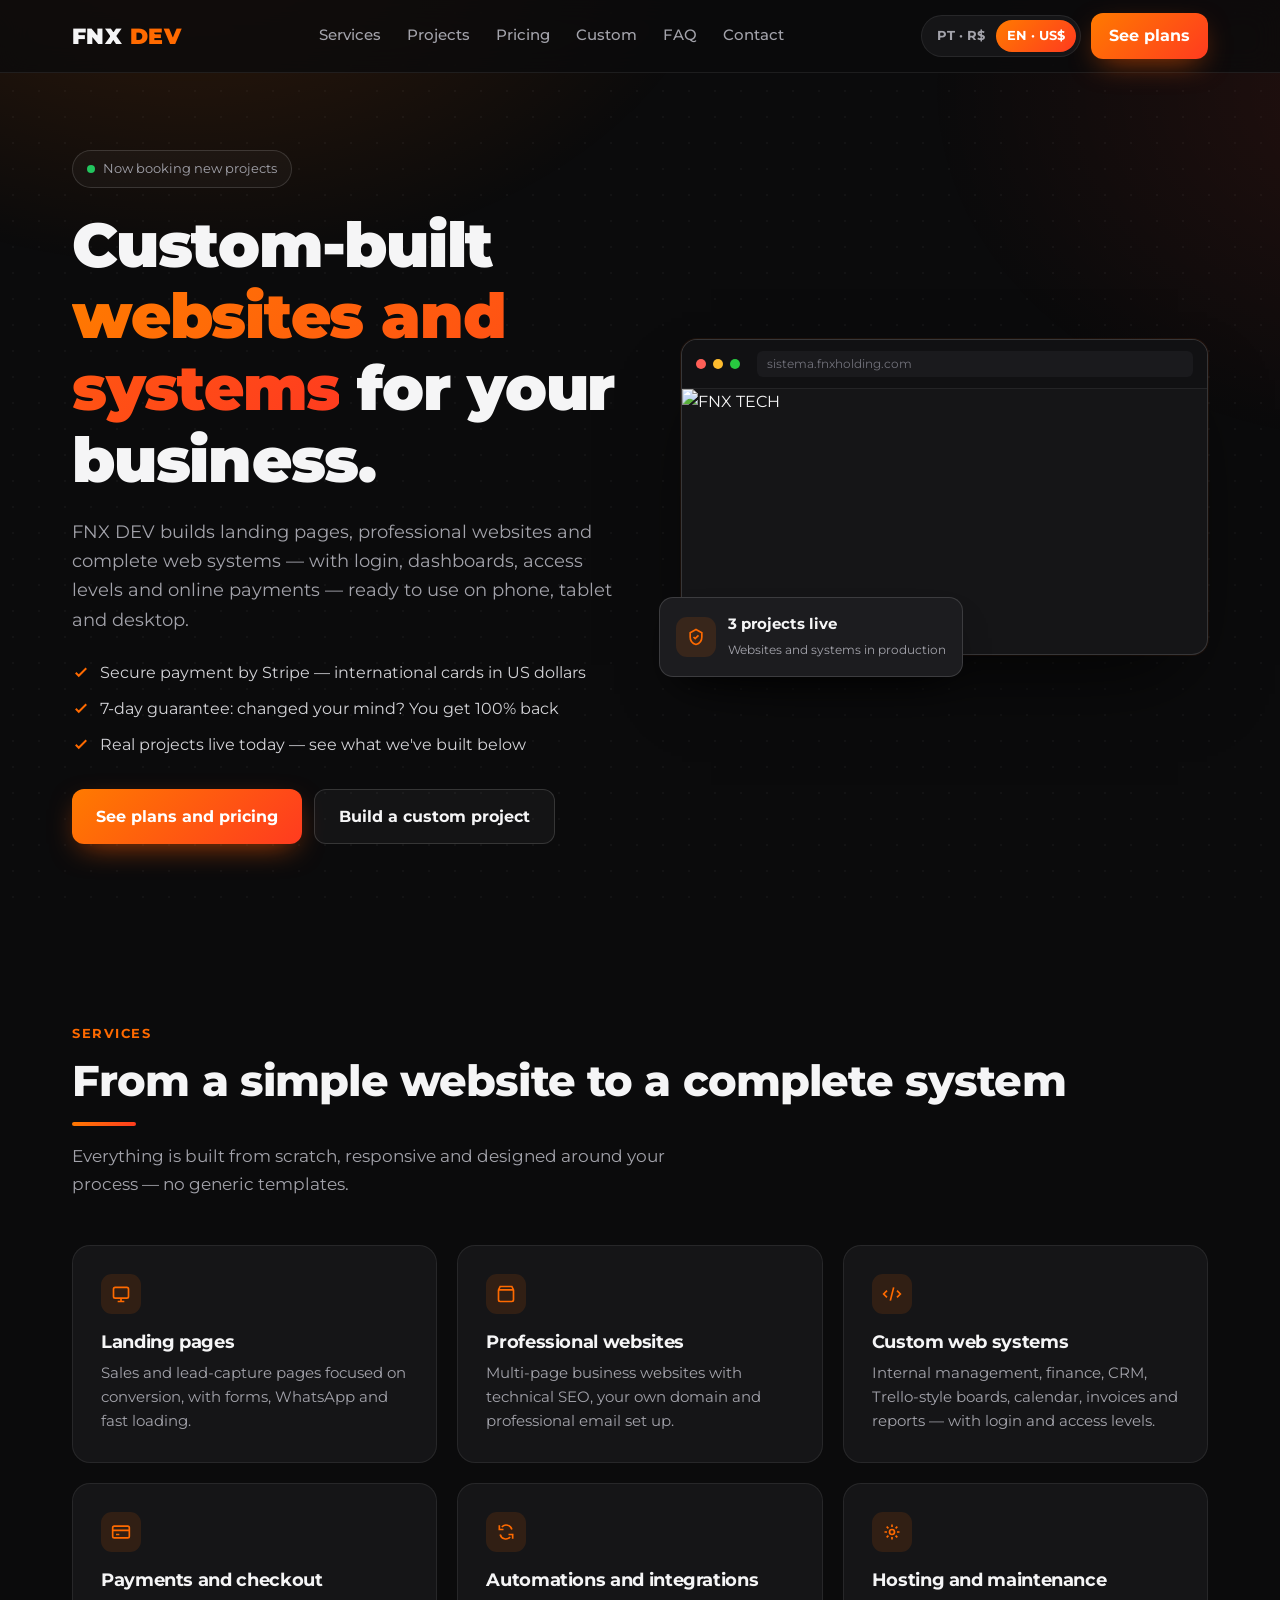
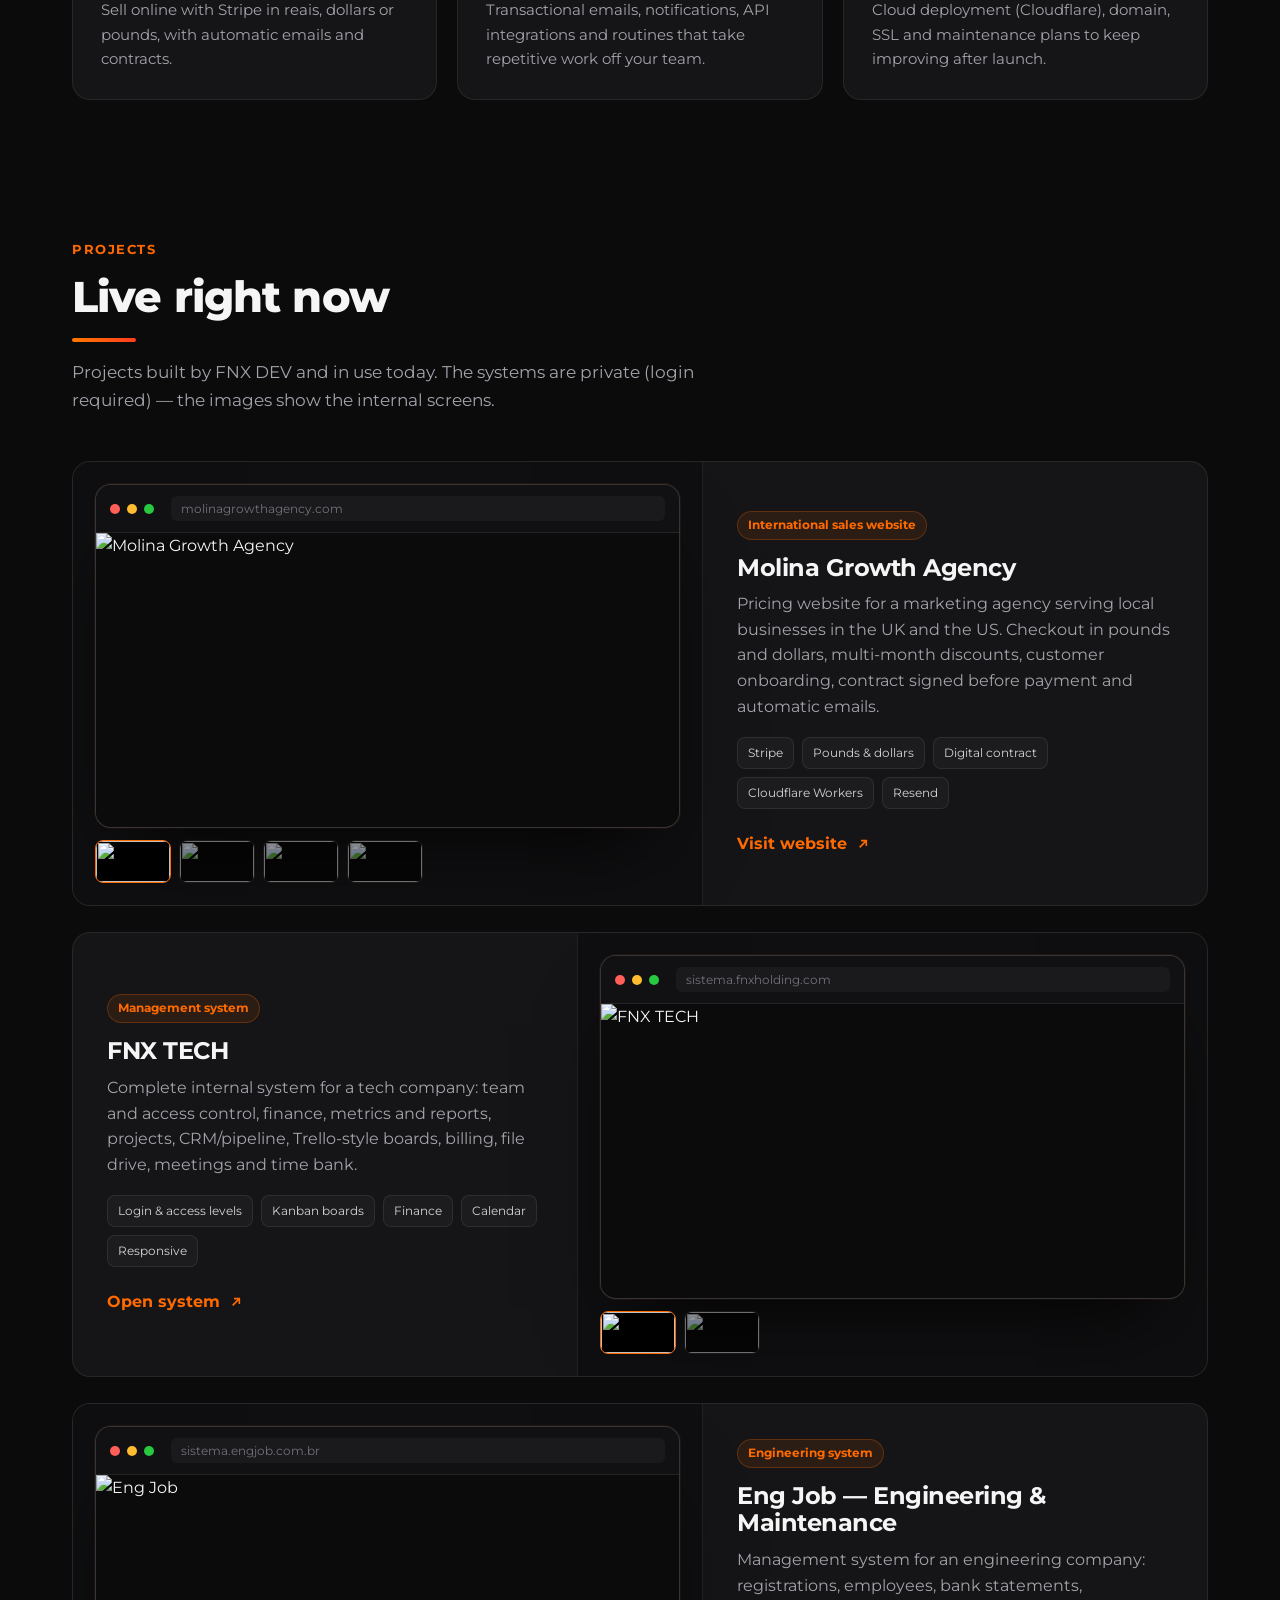
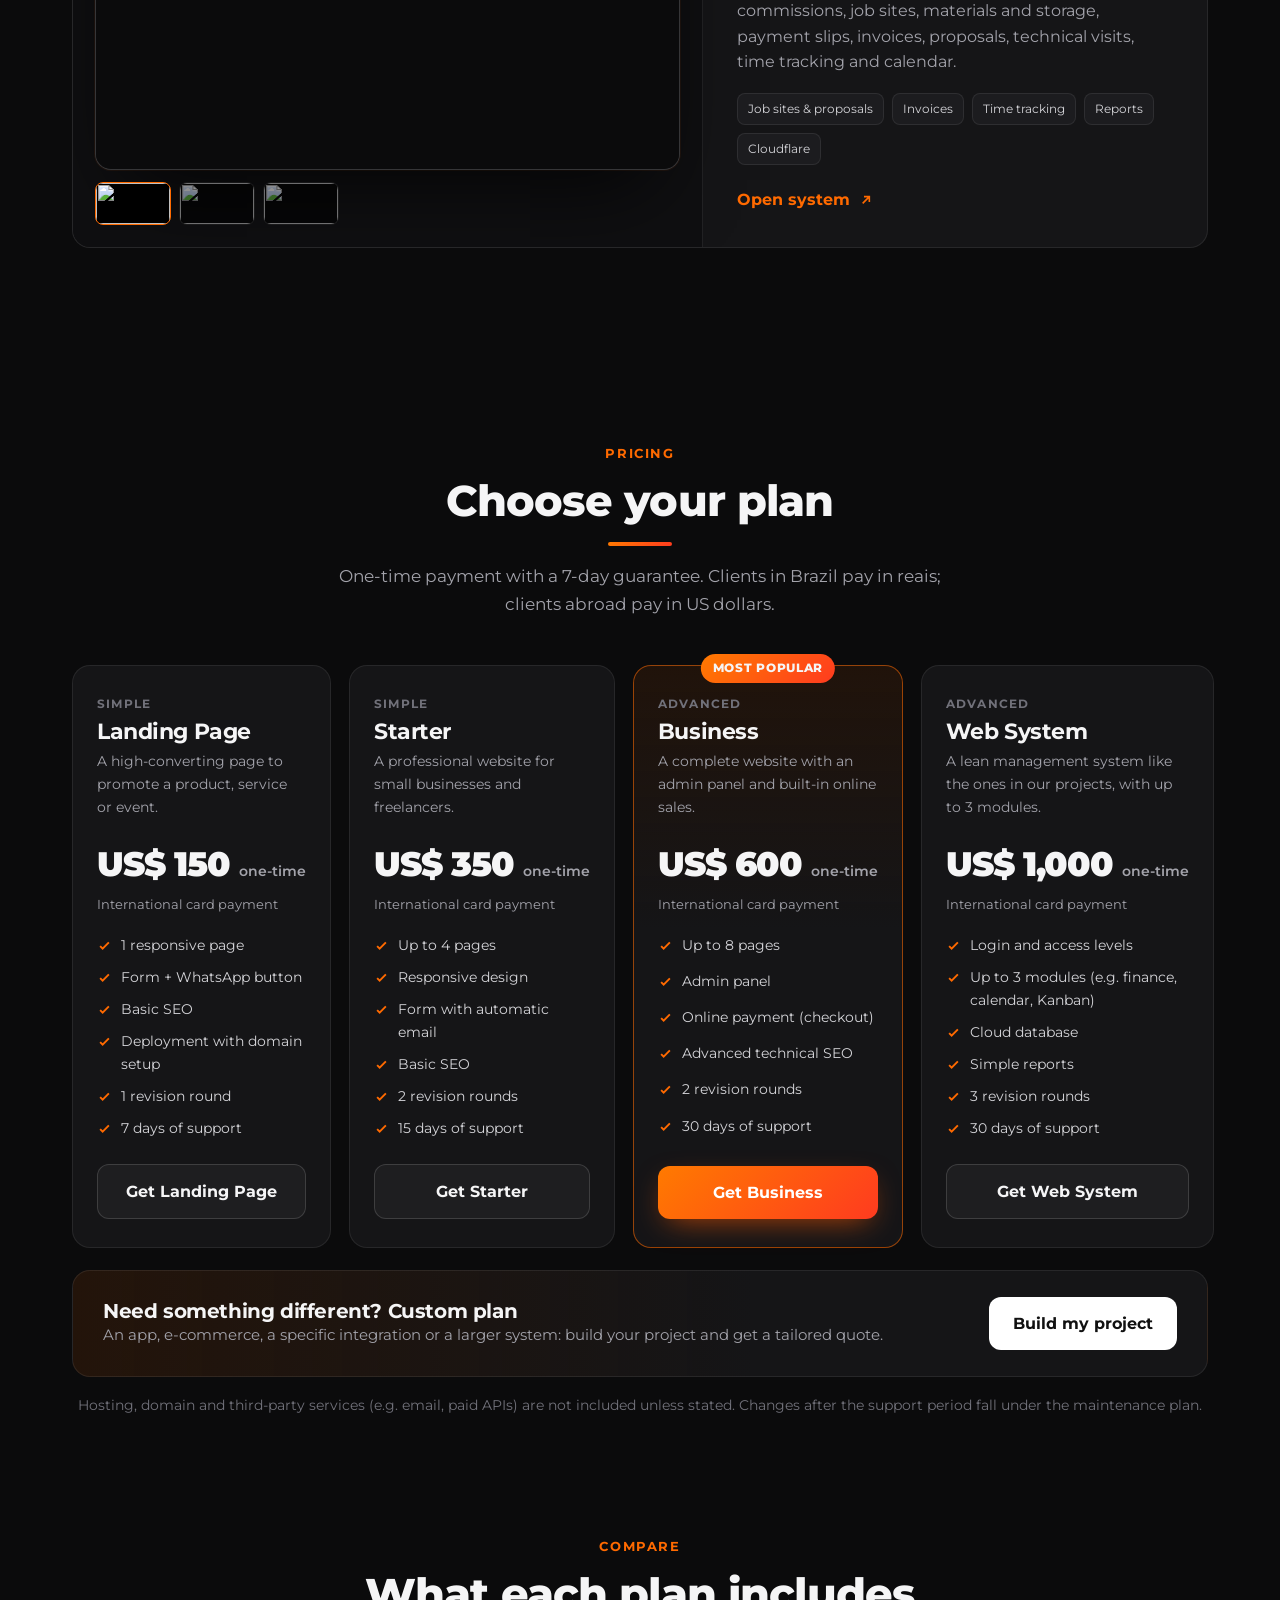
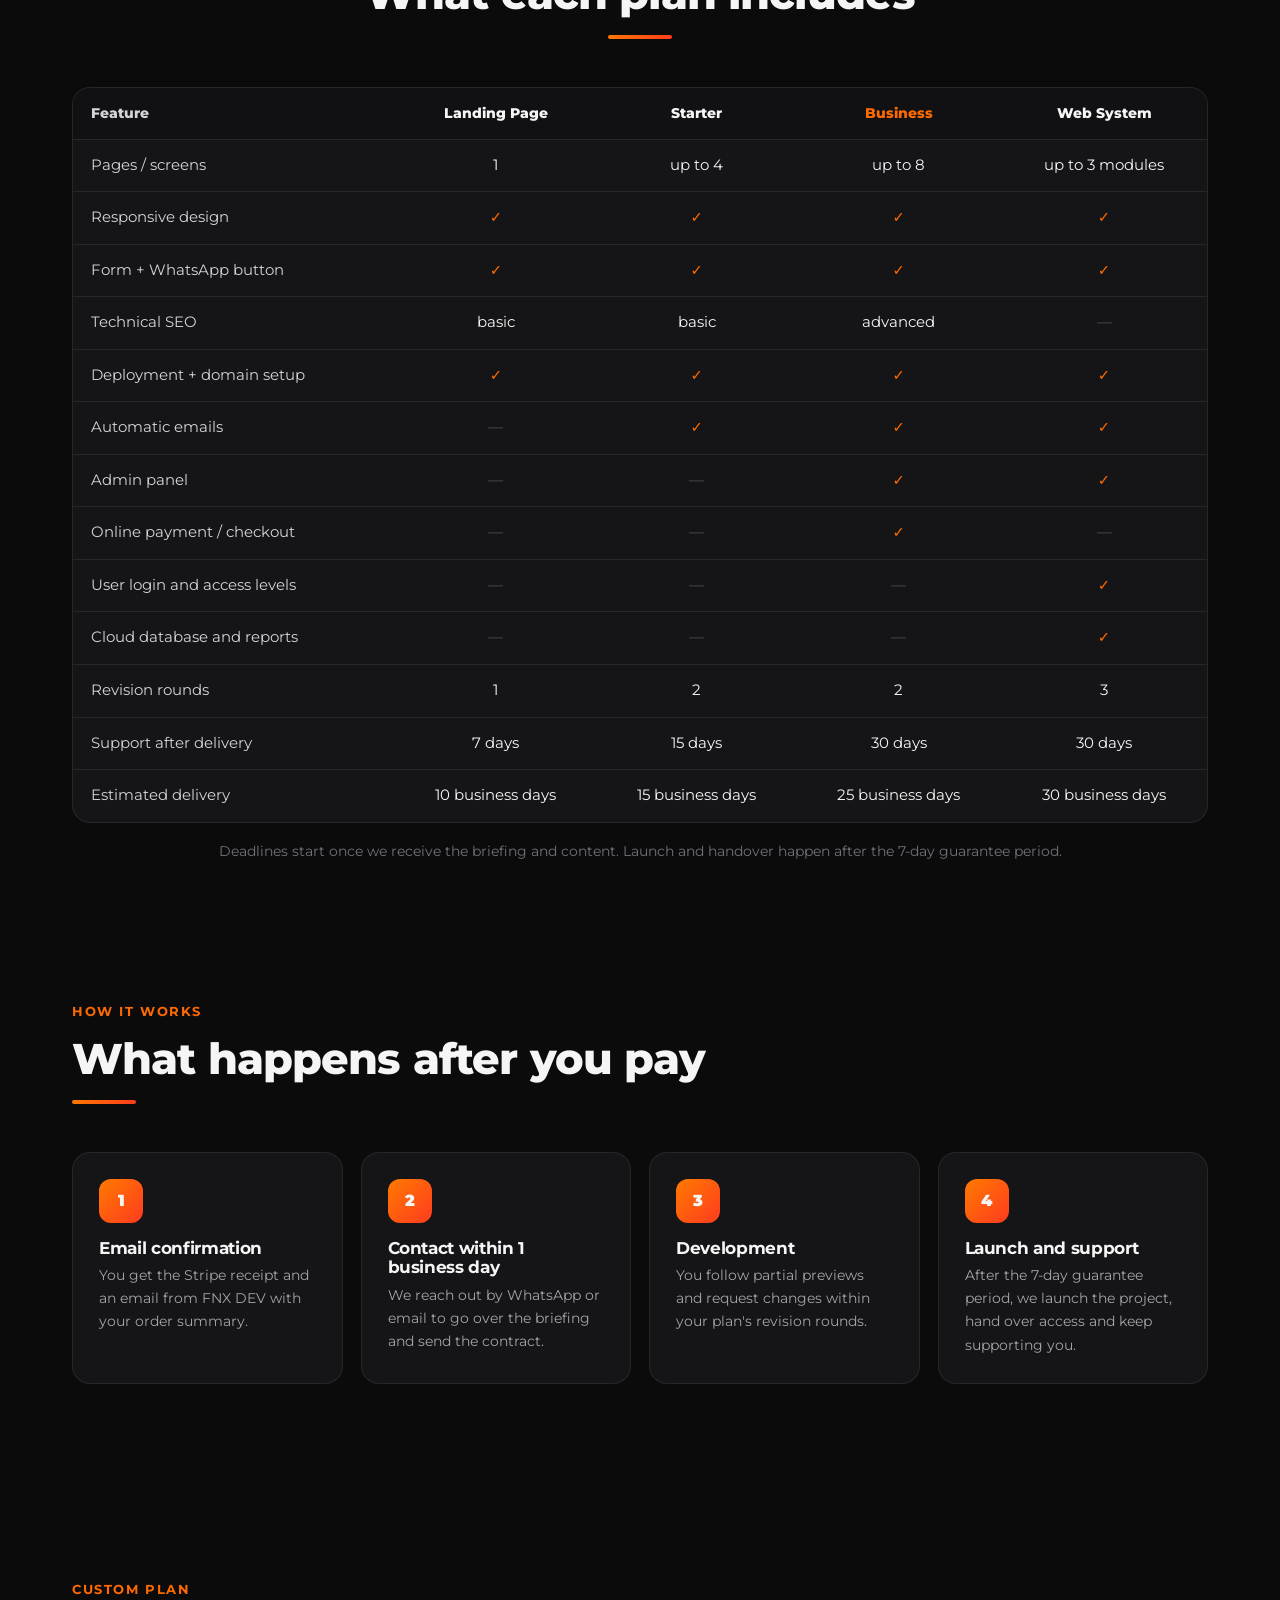
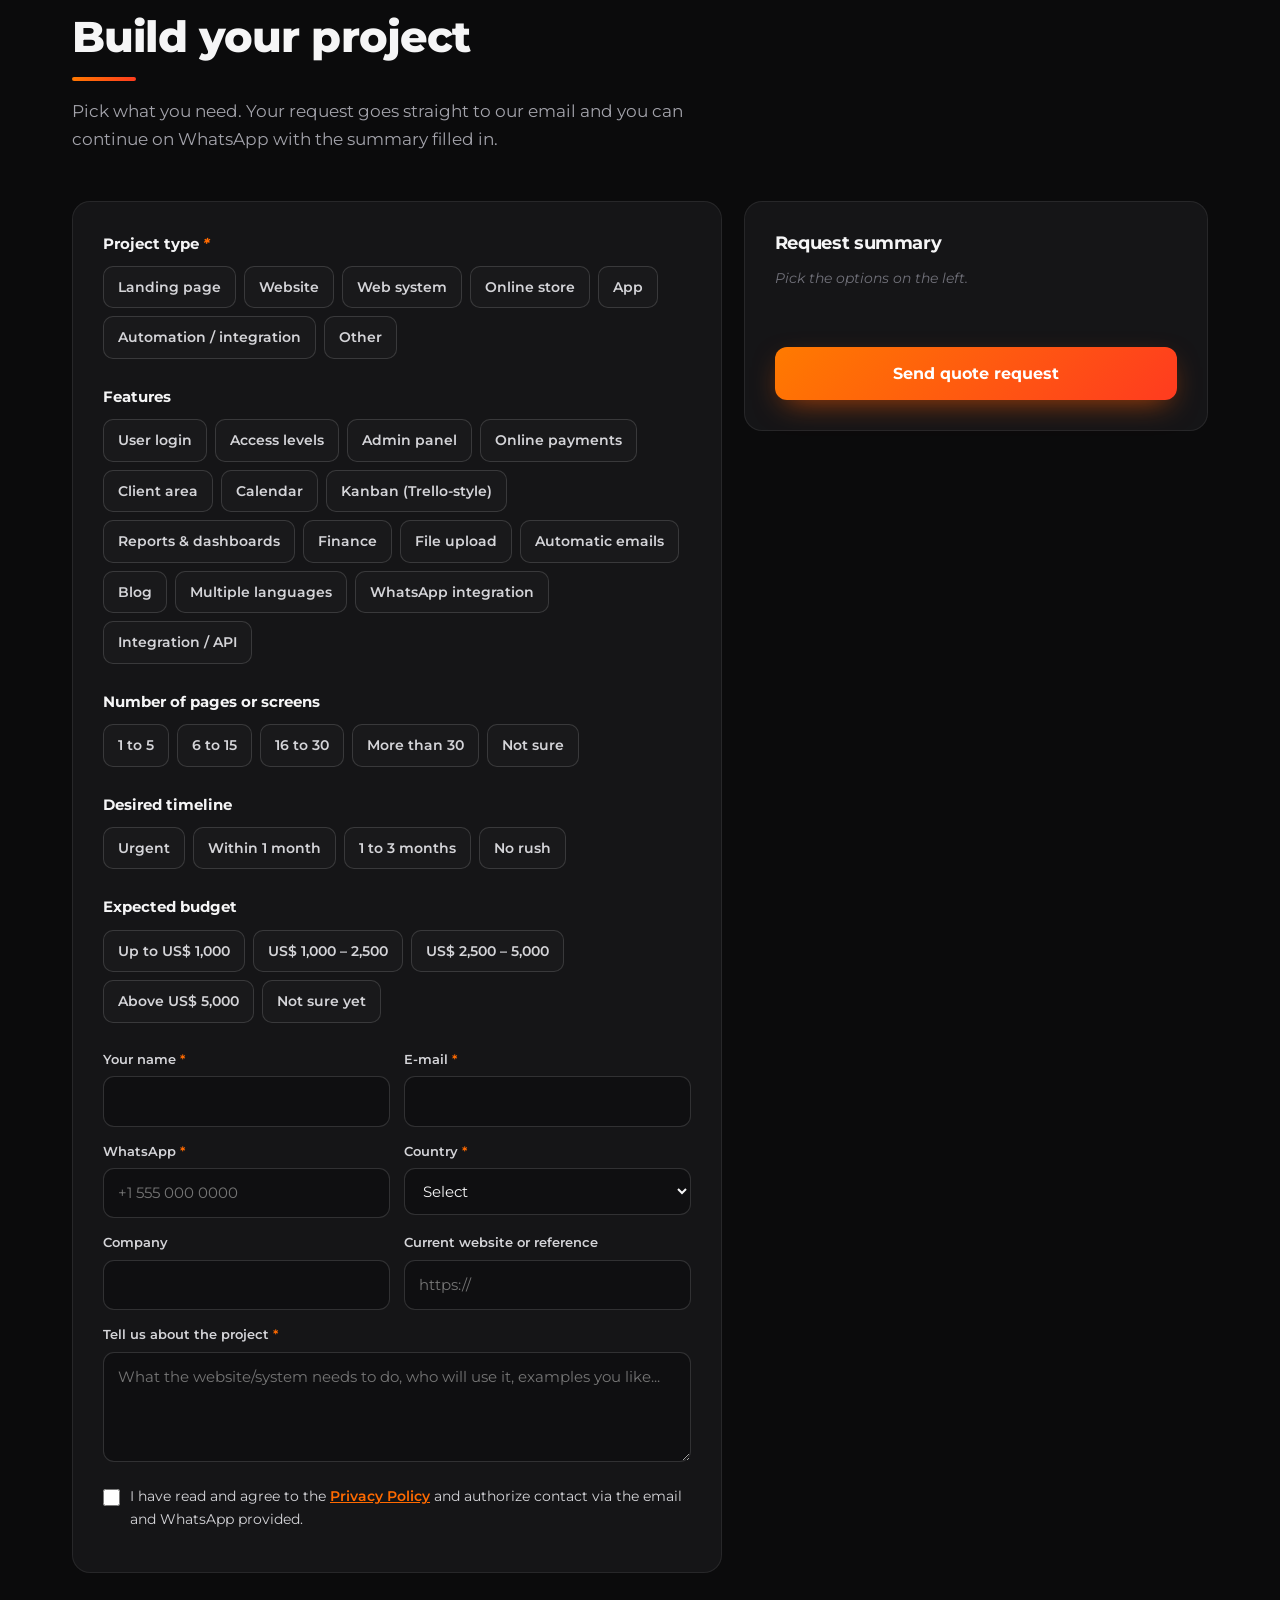
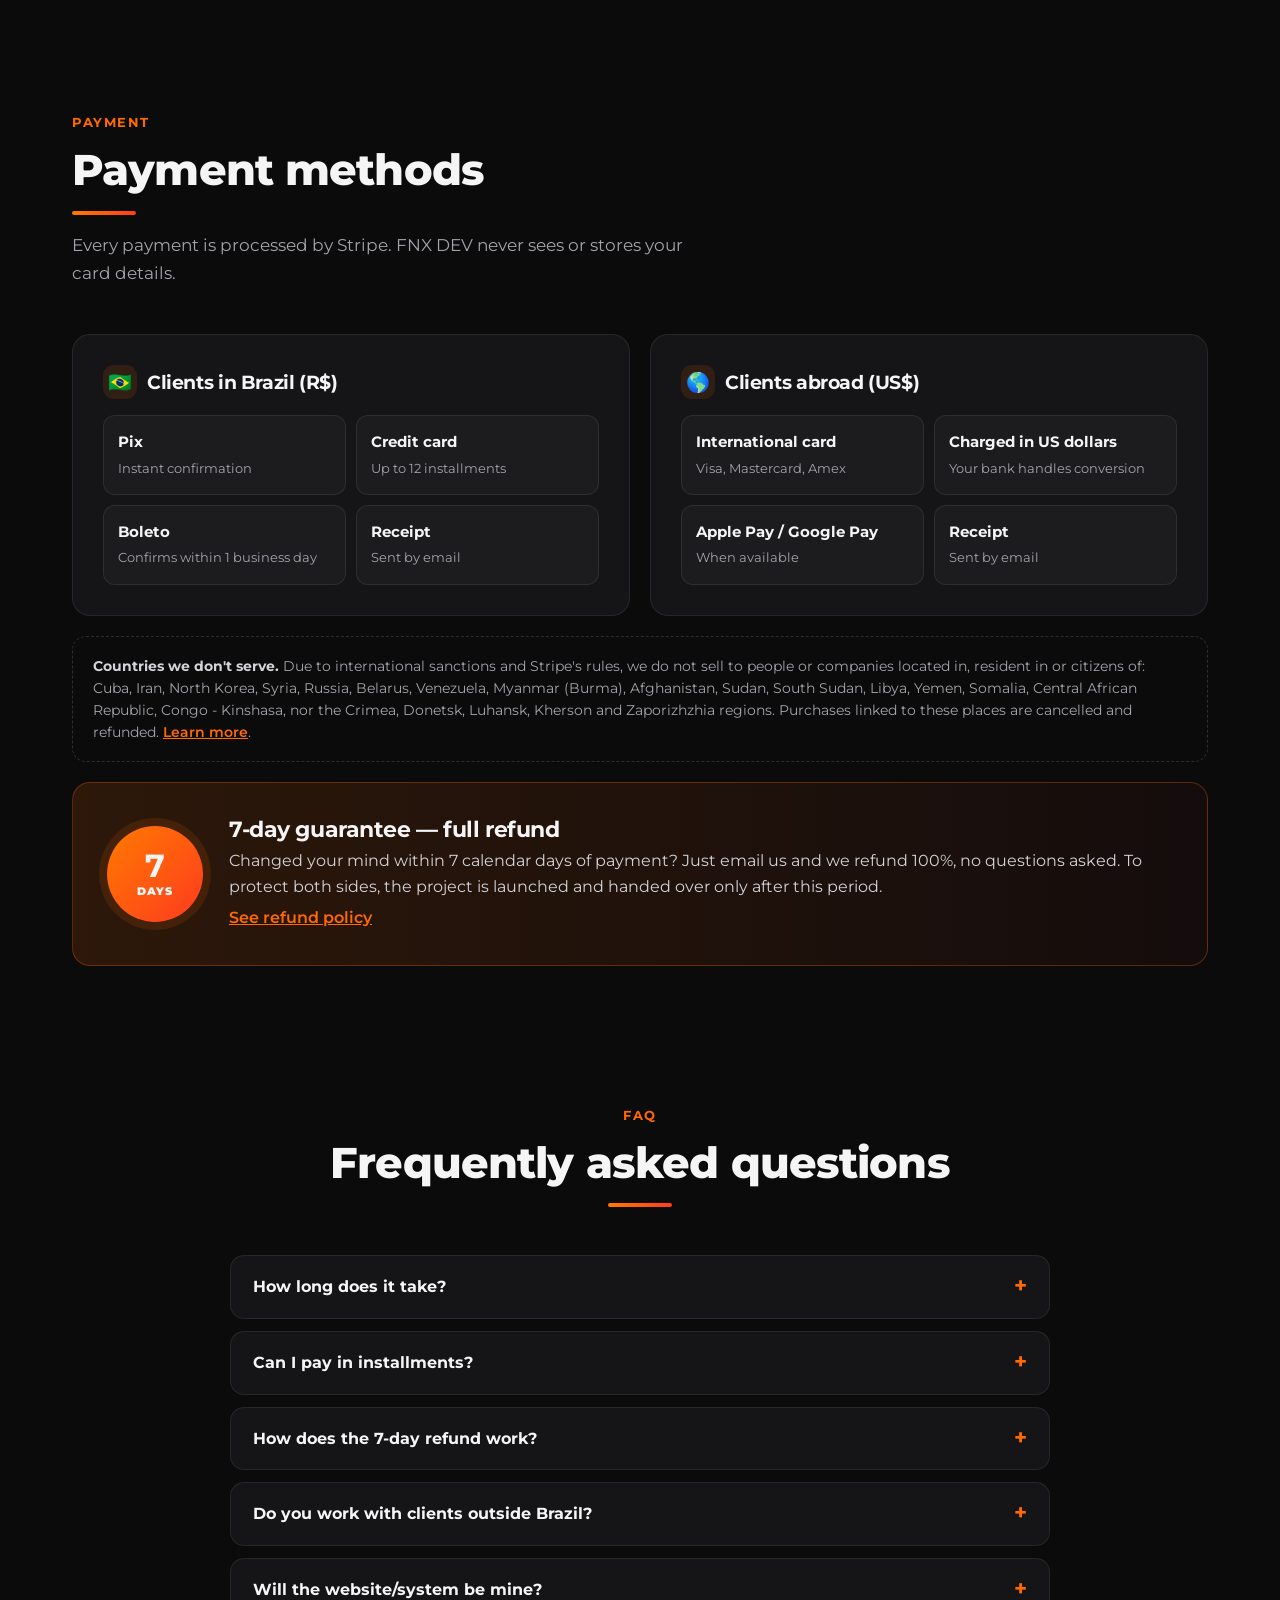
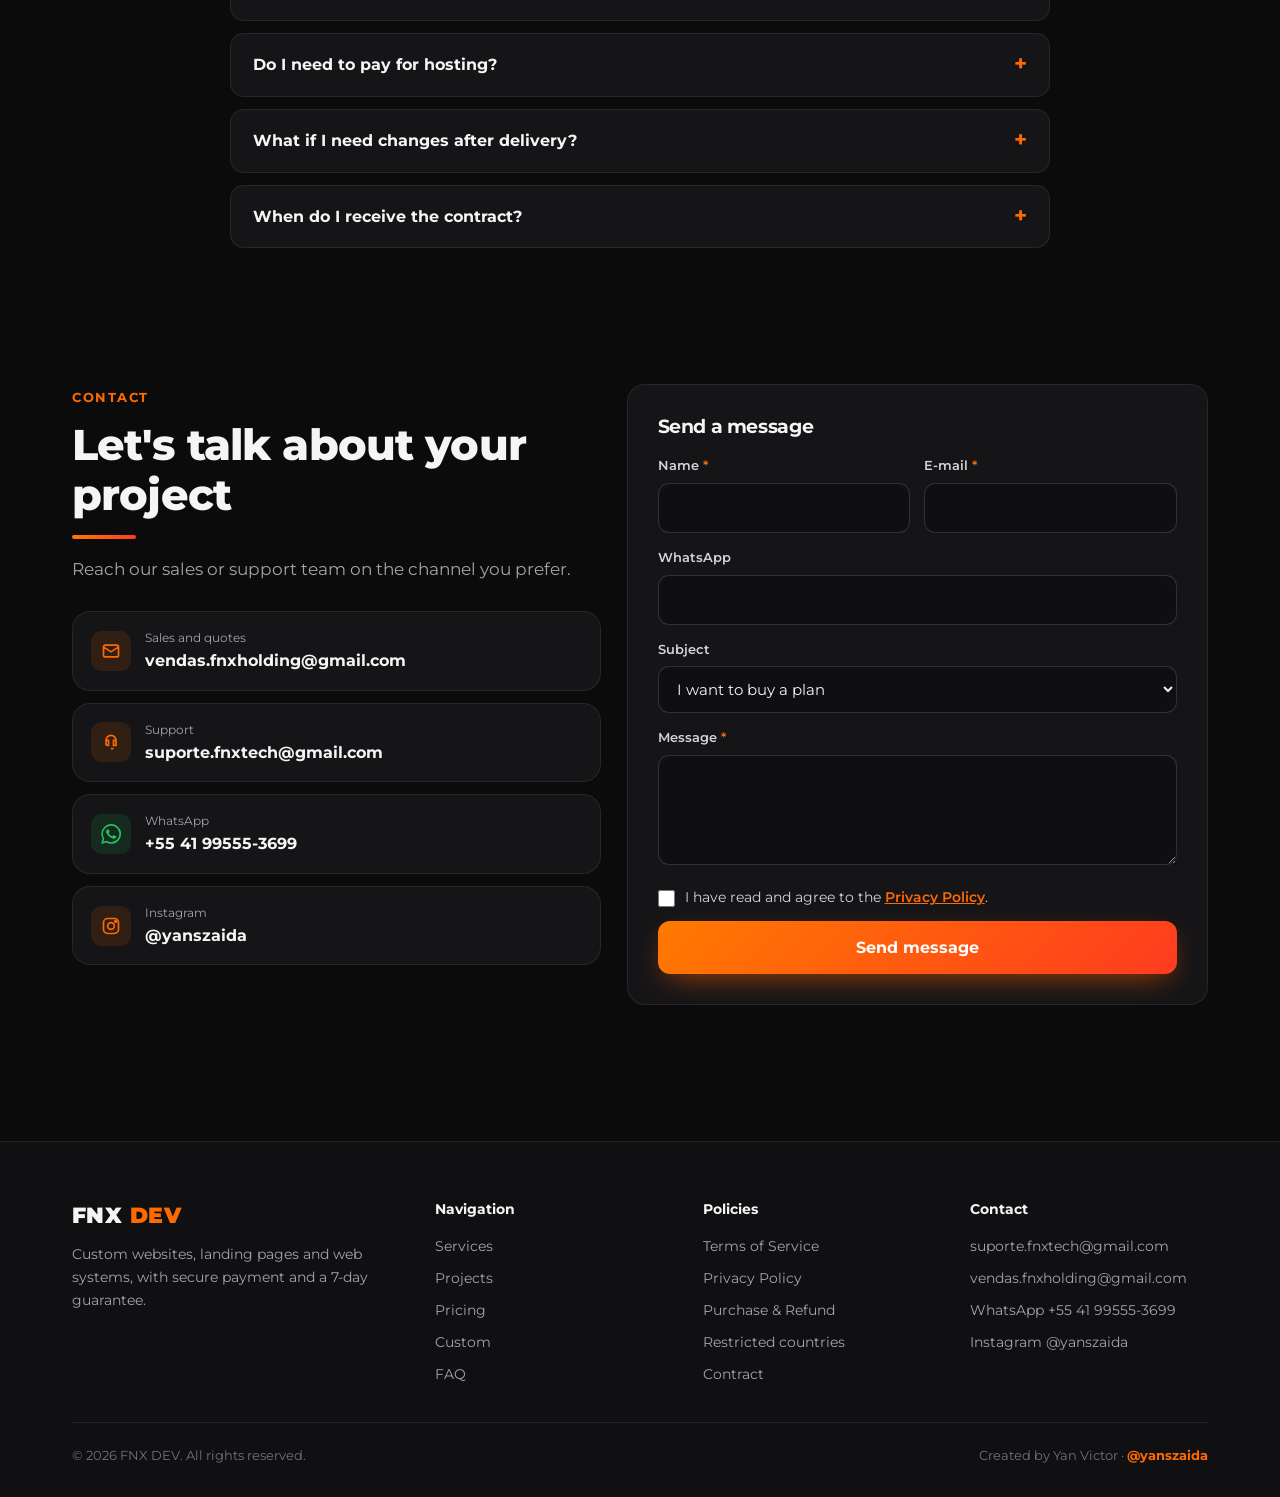
==== commit 76cae76a: "Portfolio Molina, imagem do topo e moeda pelo idioma" ====
--- a/index.html
+++ b/index.html
@@ -82,6 +82,7 @@
 .browser-bar i:nth-child(1){background:#ff5f57}.browser-bar i:nth-child(2){background:#febc2e}.browser-bar i:nth-child(3){background:#28c840}
 .browser-bar span{margin-left:10px;font-size:.75rem;color:var(--dim);background:#1a1a1d;border-radius:6px;padding:3px 10px;flex:1;overflow:hidden;text-overflow:ellipsis;white-space:nowrap}
 .hero-visual{position:relative}
+.browser > img{width:100%;height:auto;aspect-ratio:1917/968;object-fit:cover;object-position:top left}
 .hero-visual .float{position:absolute;bottom:-22px;left:-22px;background:var(--card2);border:1px solid var(--line2);border-radius:14px;padding:14px 16px;display:flex;gap:12px;align-items:center;box-shadow:0 20px 40px -20px #000}
 .float b{display:block;font-size:.95rem}.float small{color:var(--muted);font-size:.78rem}
 .ico{width:40px;height:40px;border-radius:11px;display:grid;place-items:center;background:rgba(255,106,0,.12);color:var(--or);flex:none}
@@ -307,13 +308,10 @@
       <a href="#contato" data-en="Contact">Contato</a>
     </nav>
     <div class="nav-right">
-      <div class="cur" role="group" aria-label="Idioma / Language">
-        <button type="button" data-lang="pt" class="on">PT</button>
-        <button type="button" data-lang="en">EN</button>
-      </div>
-      <div class="cur" role="group" aria-label="Moeda / Currency">
-        <button type="button" data-cur="brl" class="on">R$</button>
-        <button type="button" data-cur="usd">US$</button>
+      <!-- Idioma e moeda andam juntos: PT = reais, EN = dólar -->
+      <div class="cur" role="group" aria-label="Idioma e moeda / Language and currency">
+        <button type="button" data-lang="pt" class="on" title="Português — preços em reais">PT · R$</button>
+        <button type="button" data-lang="en" title="English — prices in US dollars">EN · US$</button>
       </div>
       <a href="#planos" class="btn btn-primary" style="padding:10px 18px" data-en="See plans">Ver planos</a>
       <button class="burger" id="burger" aria-label="Menu" aria-expanded="false">
@@ -390,20 +388,17 @@
     </div>
 
     <div class="projects">
-      <article class="card proj reveal">
+      <article class="card proj reveal" data-gallery>
         <div class="proj-media">
           <div class="browser">
             <div class="browser-bar"><i></i><i></i><i></i><span>molinagrowthagency.com</span></div>
-            <div class="shot">
-              <!-- Mockup automático. Para usar um print real, salve em assets/projetos/molina.webp -->
-              <div class="mock" aria-hidden="true">
-                <span class="pill">£ / $</span>
-                <h4>More enquiries for your local business.</h4>
-                <p>Google Ads &amp; Meta Ads planned, run and reported for local businesses in the UK and US.</p>
-                <div class="mp"><div>Starter<small>one ad platform</small></div><div>Premium<small>Google, Meta &amp; social</small></div><div>Custom<small>pick your services</small></div></div>
-              </div>
-              <img src="assets/projetos/molina.webp" alt="Molina Growth Agency" onerror="this.remove()" style="position:relative" loading="lazy">
-            </div>
+            <div class="shot"><img src="assets/projetos/molina-1.webp" alt="Molina Growth Agency" loading="lazy" data-main></div>
+          </div>
+          <div class="thumbs">
+            <button class="on" data-src="assets/projetos/molina-1.webp" aria-label="1"><img src="assets/projetos/molina-1.webp" alt="" loading="lazy"></button>
+            <button data-src="assets/projetos/molina-2.webp" aria-label="2"><img src="assets/projetos/molina-2.webp" alt="" loading="lazy"></button>
+            <button data-src="assets/projetos/molina-3.webp" aria-label="3"><img src="assets/projetos/molina-3.webp" alt="" loading="lazy"></button>
+            <button data-src="assets/projetos/molina-4.webp" aria-label="4"><img src="assets/projetos/molina-4.webp" alt="" loading="lazy"></button>
           </div>
         </div>
         <div class="proj-body">
@@ -889,7 +884,9 @@
 const $$ = (s, el=document) => [...el.querySelectorAll(s)];
 const store = { get:k=>{try{return localStorage.getItem(k)}catch(e){return null}}, set:(k,v)=>{try{localStorage.setItem(k,v)}catch(e){}} };
 let lang = store.get('fnx_lang') || ((navigator.language||'pt').toLowerCase().startsWith('pt') ? 'pt' : 'en');
-let moeda = store.get('fnx_moeda') || (lang === 'en' ? 'usd' : 'brl');
+// A moeda segue o idioma: português = reais (BRL), inglês = dólar (USD)
+const moedaDoIdioma = l => (l === 'en' ? 'usd' : 'brl');
+let moeda = moedaDoIdioma(lang);
 const T = () => TXT[lang];
 const fmt = (v, c) => c === 'brl'
   ? 'R$ ' + v.toLocaleString(lang==='en'?'en-US':'pt-BR')
@@ -920,7 +917,9 @@
   if (planoAtual) atualizaSubtitulo();
 }
 $$('[data-lang]').forEach(b => b.addEventListener('click', () => {
-  lang = b.dataset.lang; store.set('fnx_lang', lang); aplicaIdioma();
+  lang = b.dataset.lang; store.set('fnx_lang', lang);
+  moeda = moedaDoIdioma(lang);   // troca os valores junto com o idioma
+  aplicaIdioma();
 }));
 
 /* ---------- planos ---------- */
@@ -945,11 +944,9 @@
     `<label class="opt"><input type="radio" name="orcamento" value="${esc(f)}" ${i===idx?'checked':''}><span>${esc(f)}</span></label>`).join('');
 }
 function setMoeda(c){
-  moeda = c; store.set('fnx_moeda', c);
-  $$('[data-cur]').forEach(b => b.classList.toggle('on', b.dataset.cur === c));
+  moeda = c;
   renderPlanos(); renderFaixas(); atualizaResumo();
 }
-$$('[data-cur]').forEach(b => b.addEventListener('click', () => setMoeda(b.dataset.cur)));
 
 /* ---------- países (lista ISO sem os bloqueados) ---------- */
 const ISO = 'AD AE AG AI AL AM AO AQ AR AS AT AU AW AX AZ BA BB BD BE BF BG BH BI BJ BL BM BN BO BQ BR BS BT BV BW BZ CA CC CG CH CI CK CL CM CN CO CR CV CW CX CY CZ DE DJ DK DM DO DZ EC EE EG EH ER ES ET FI FJ FK FM FO FR GA GB GD GE GF GG GH GI GL GM GN GP GQ GR GS GT GU GW GY HK HM HN HR HT HU ID IE IL IM IN IO IQ IS IT JE JM JO JP KE KG KH KI KM KN KR KW KY KZ LA LB LC LI LK LR LS LT LU LV MA MC MD ME MF MG MH MK ML MN MO MP MQ MR MS MT MU MV MW MX MY MZ NA NC NE NF NG NI NL NO NP NR NU NZ OM PA PE PF PG PH PK PL PM PN PR PS PT PW PY QA RE RO RS RW SA SB SC SE SG SH SI SJ SK SL SM SN SR ST SV SX SZ TC TD TF TG TH TJ TK TL TM TN TO TR TT TV TW TZ UA UG UM US UY UZ VA VC VG VI VN VU WF WS XK YT ZA ZM ZW'.split(' ');
@@ -1147,7 +1144,6 @@
 document.addEventListener('input', e => { const f = e.target.closest('.field'); if (f) f.classList.remove('bad'); });
 
 $('#year').textContent = new Date().getFullYear();
-$$('[data-cur]').forEach(b => b.classList.toggle('on', b.dataset.cur === moeda));
 aplicaIdioma();
 </script>
 </body>
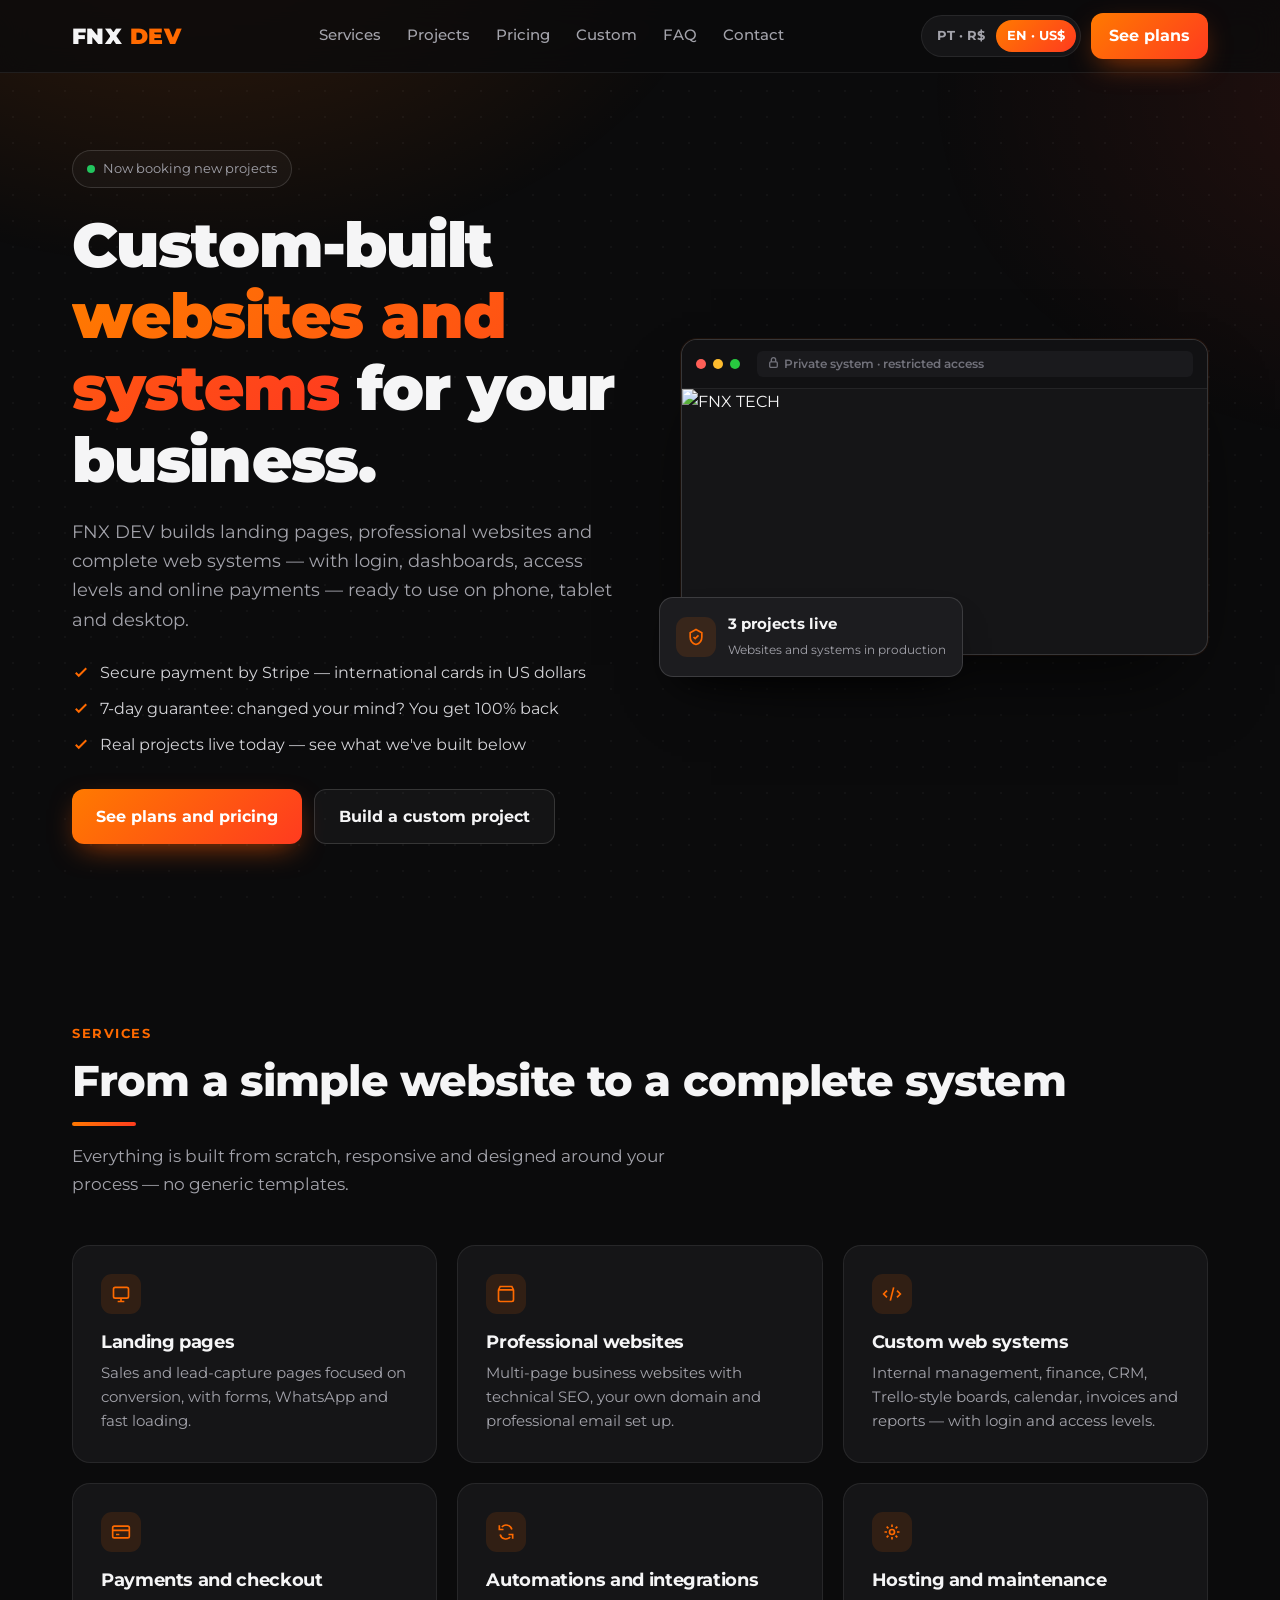
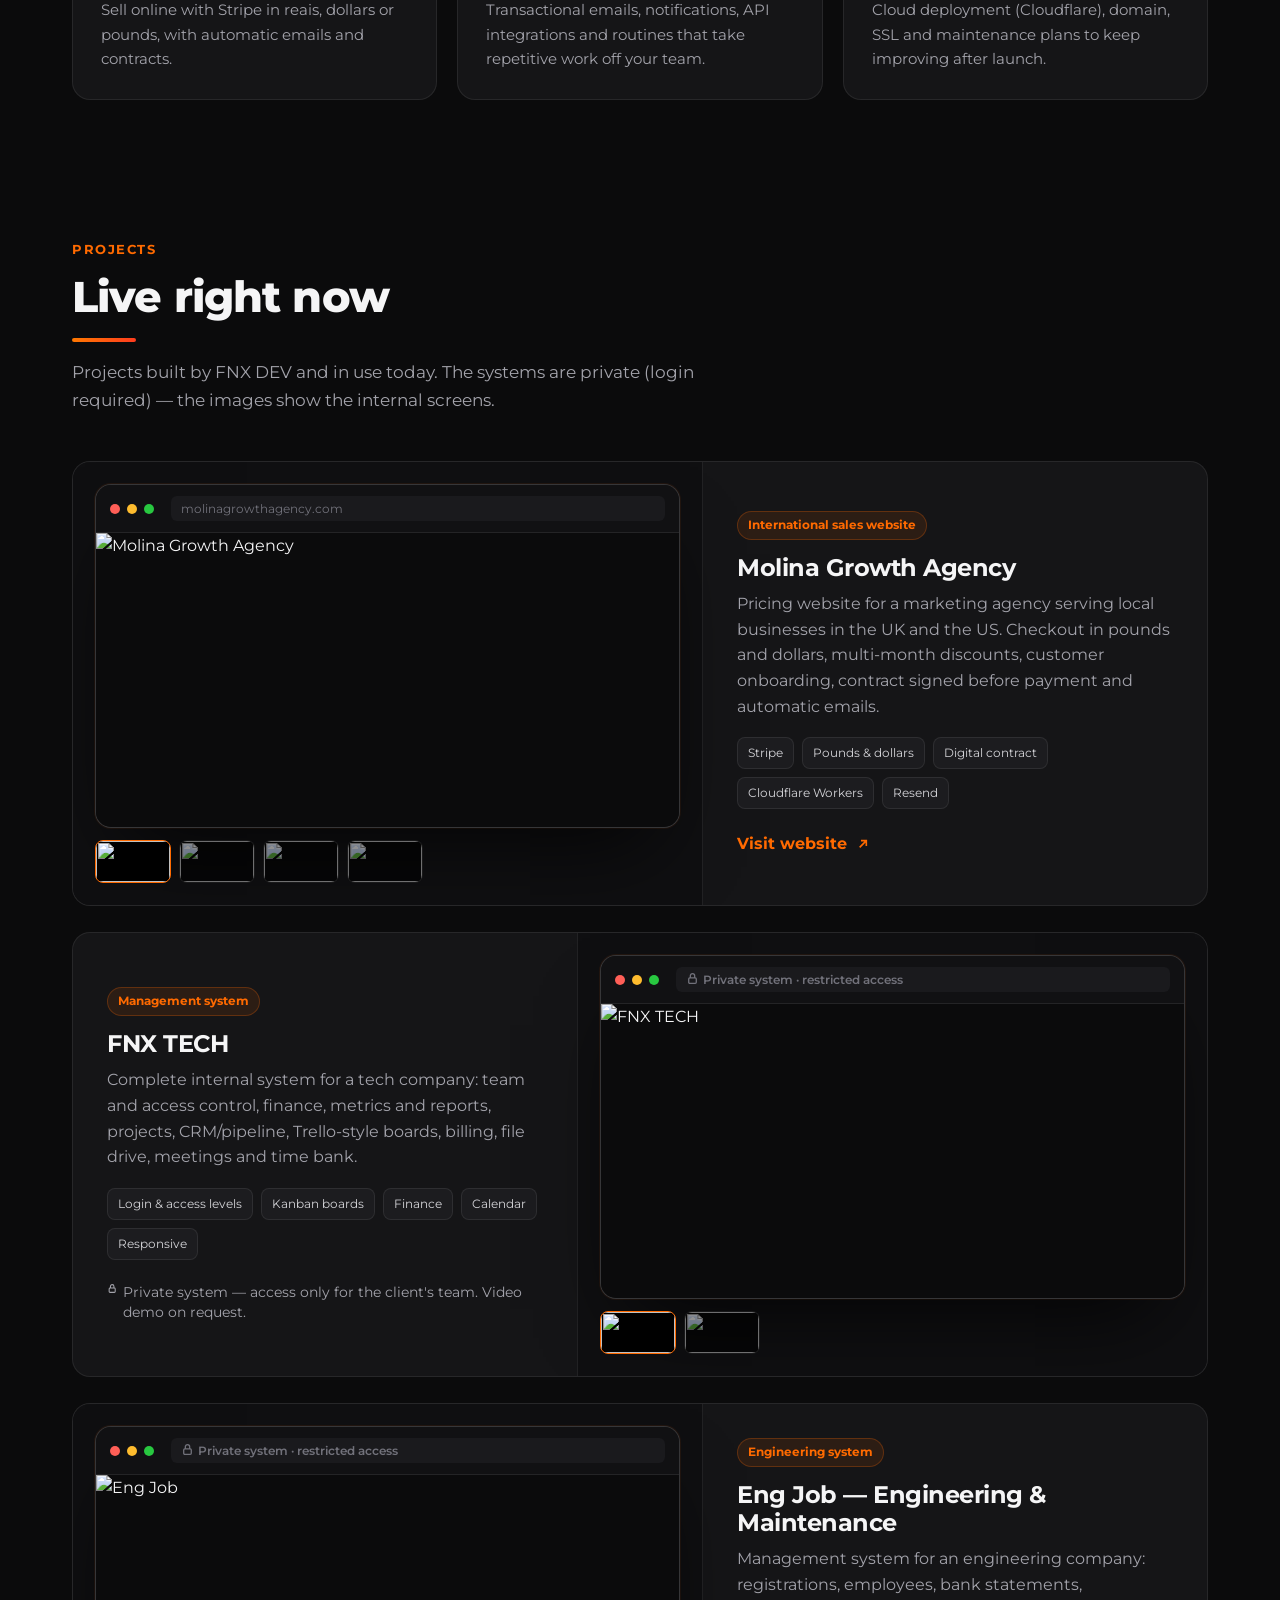
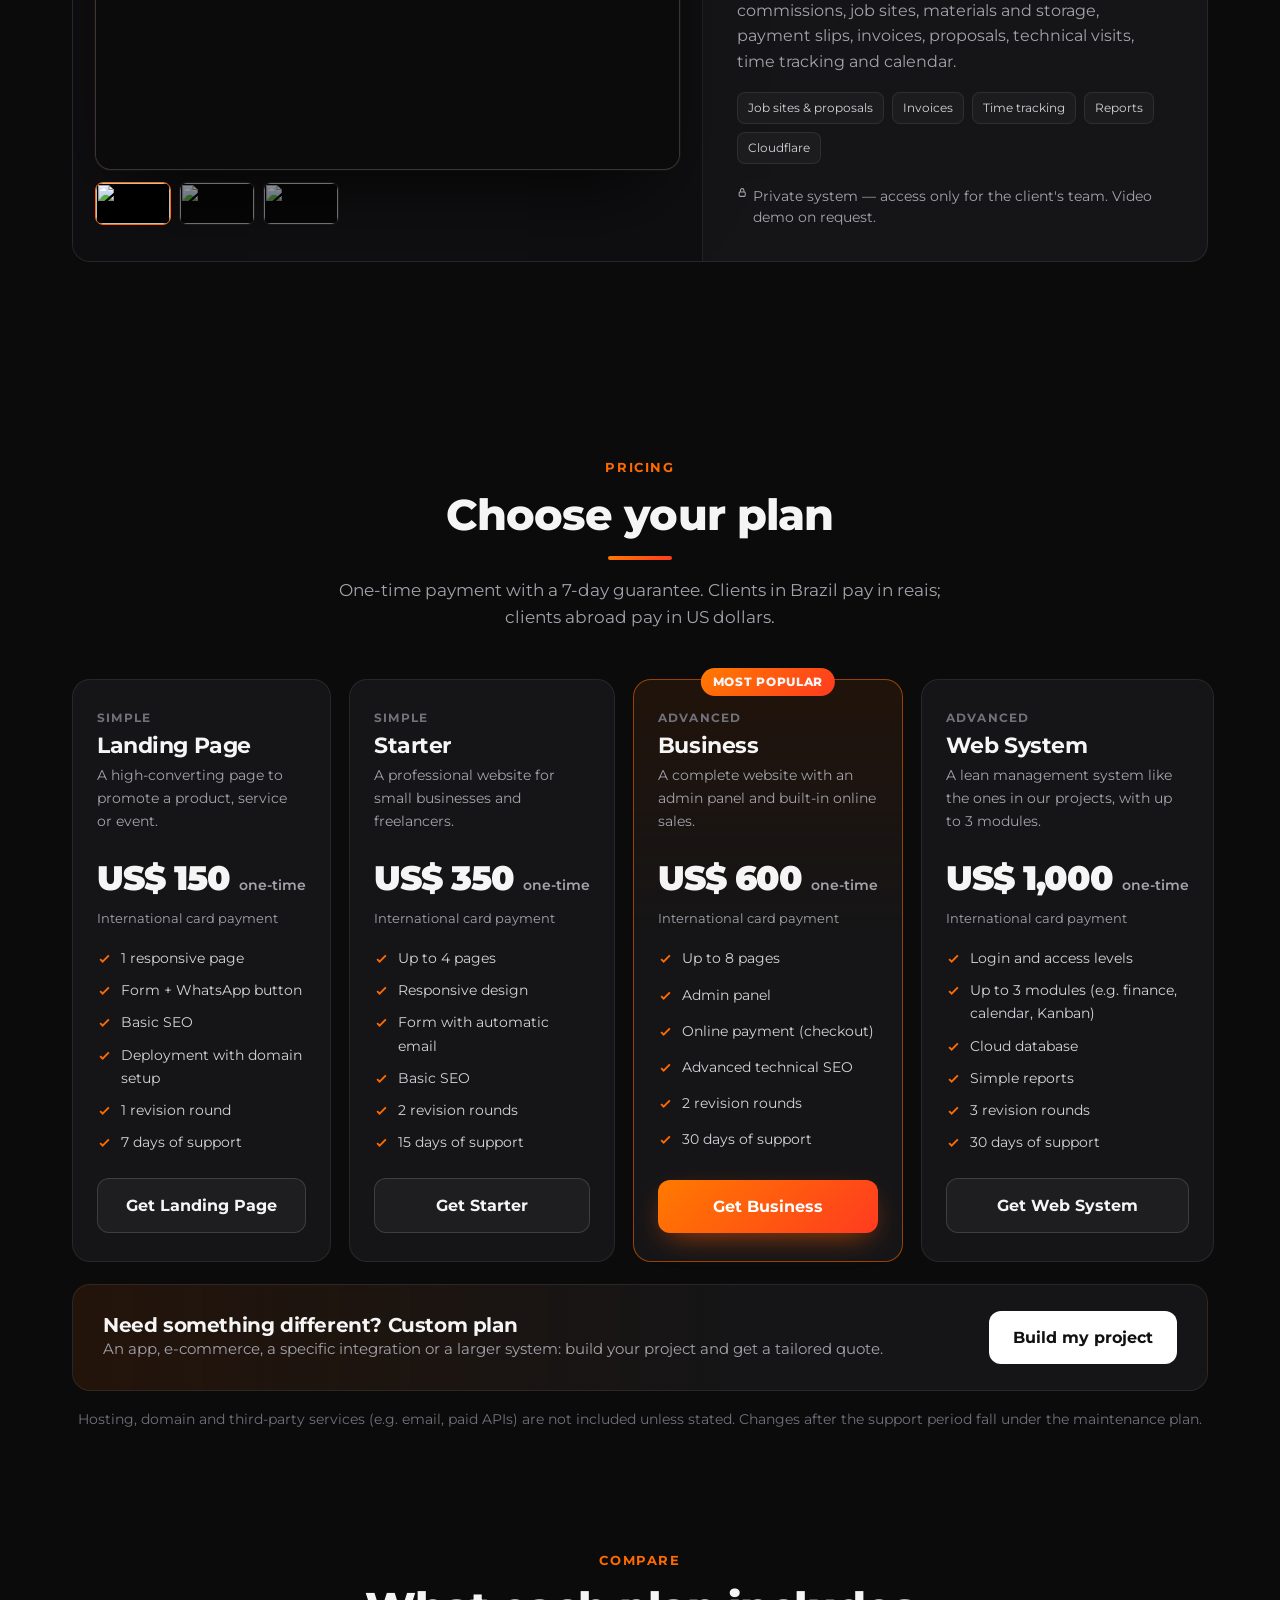
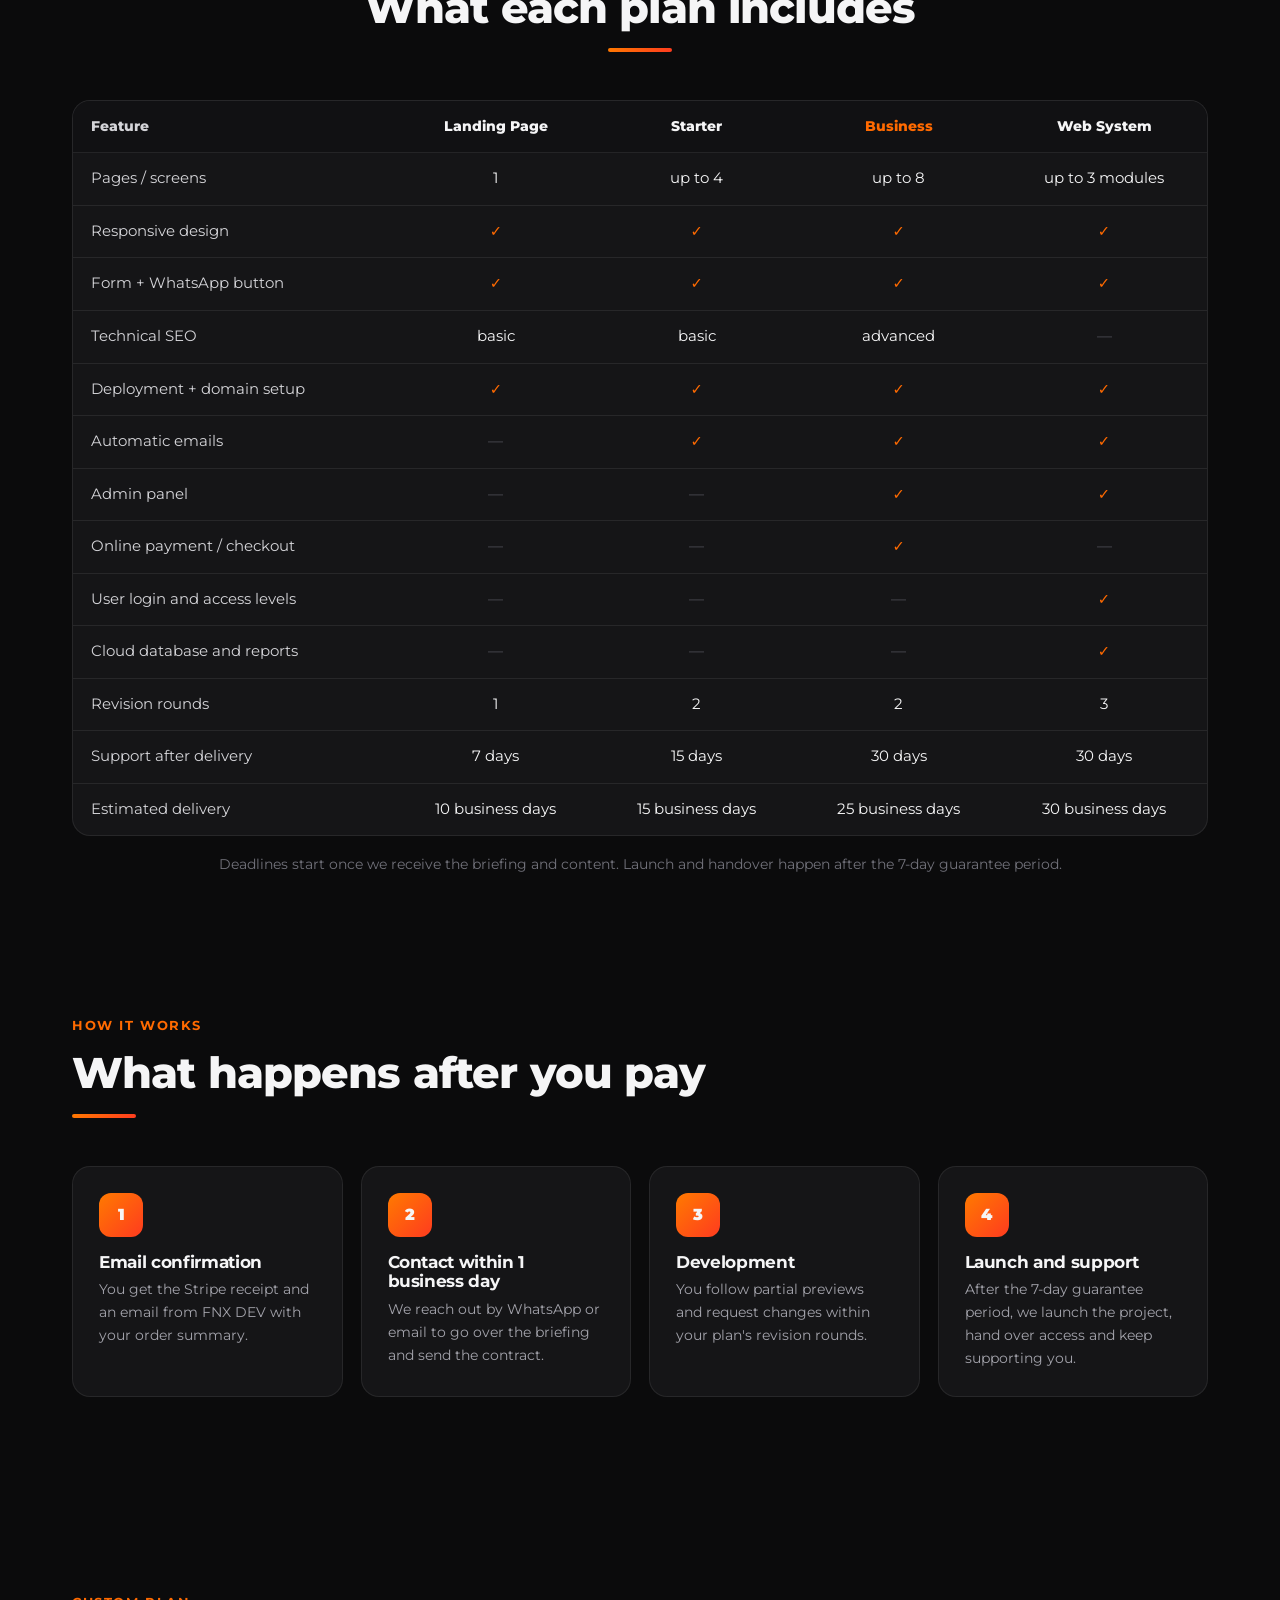
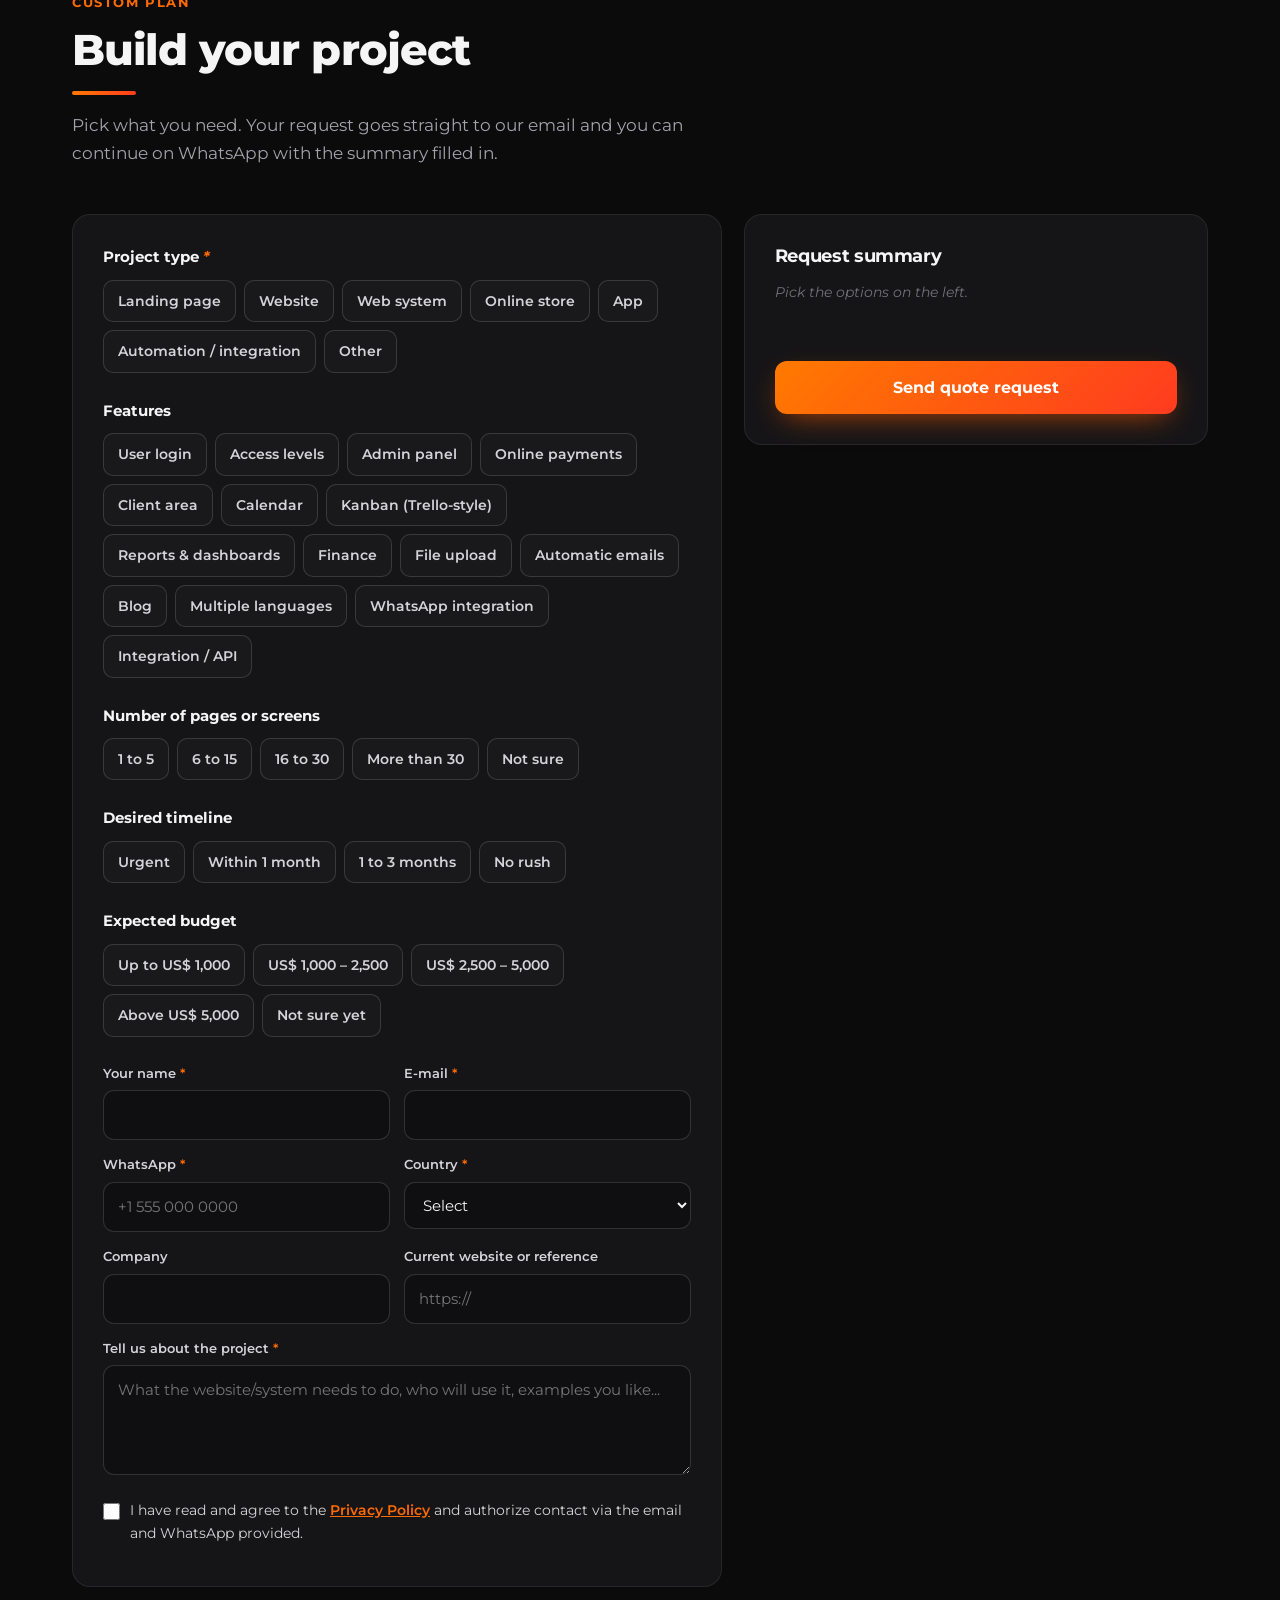
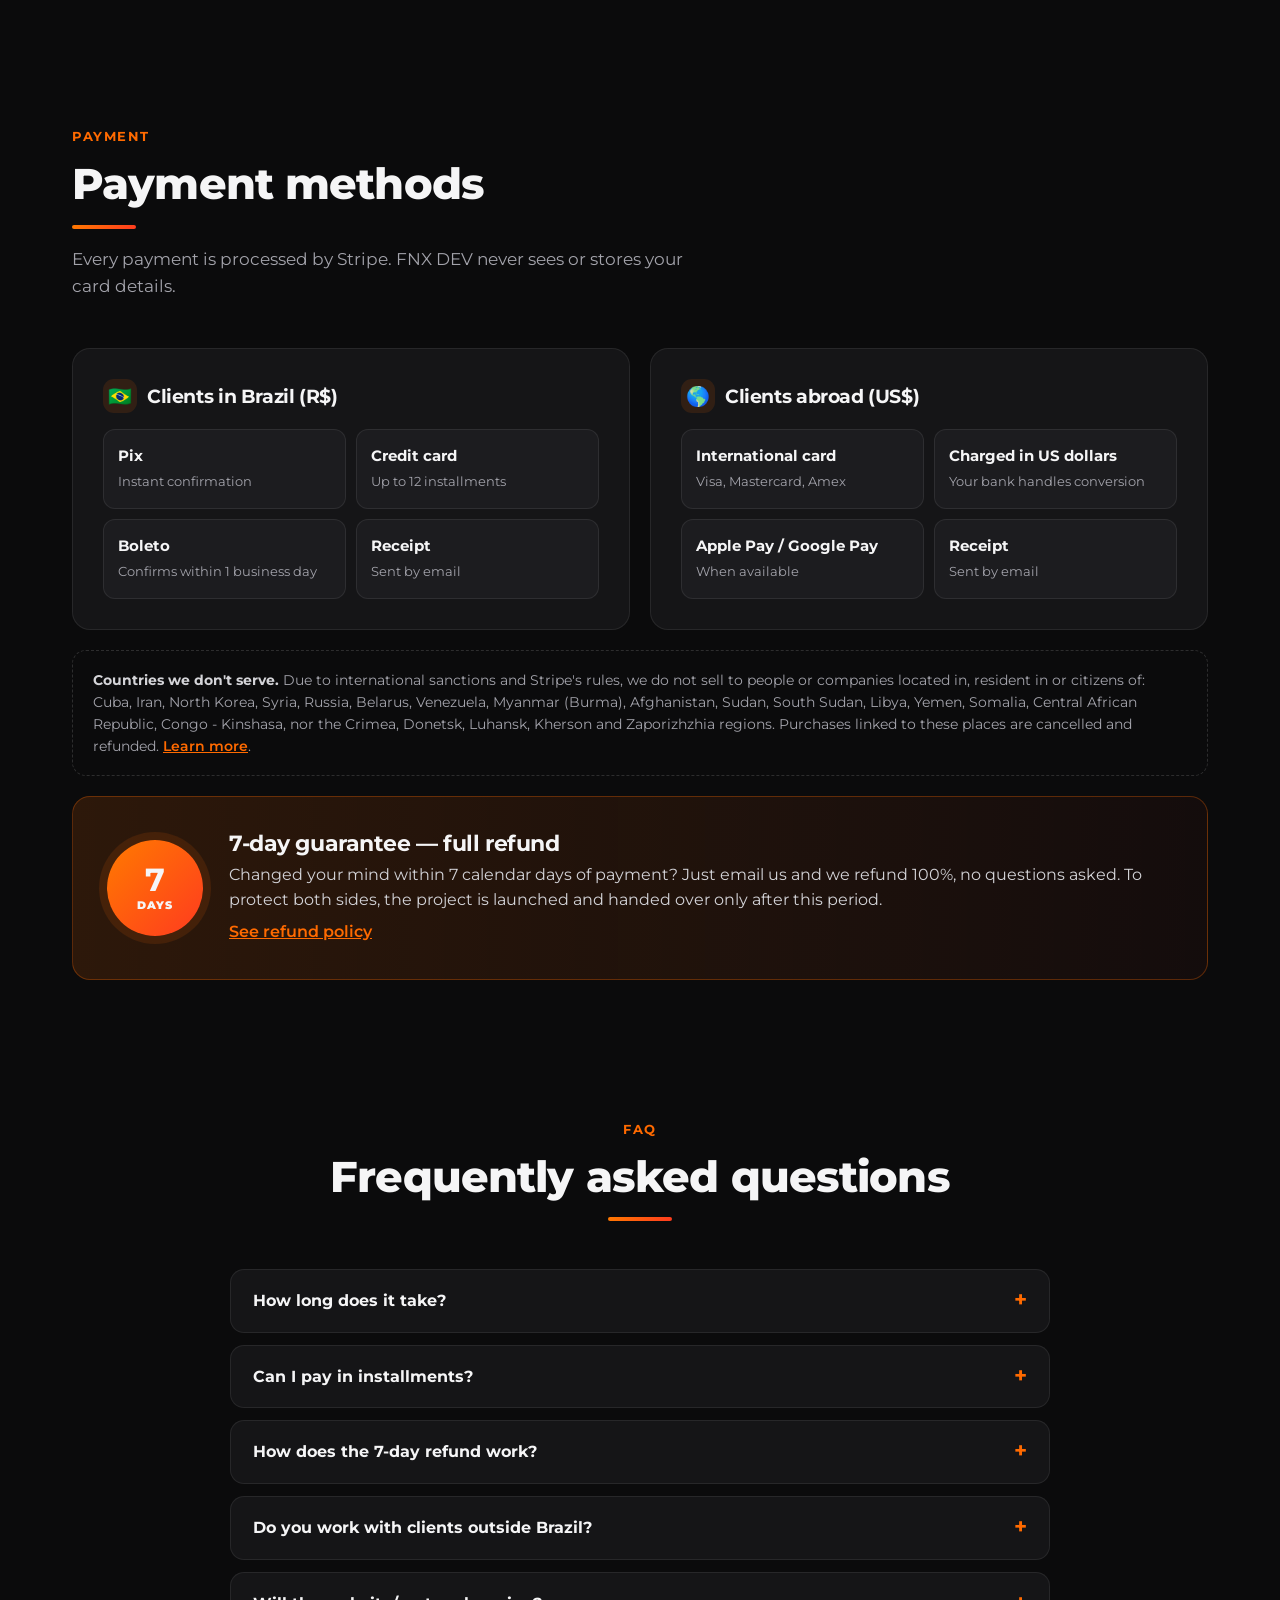
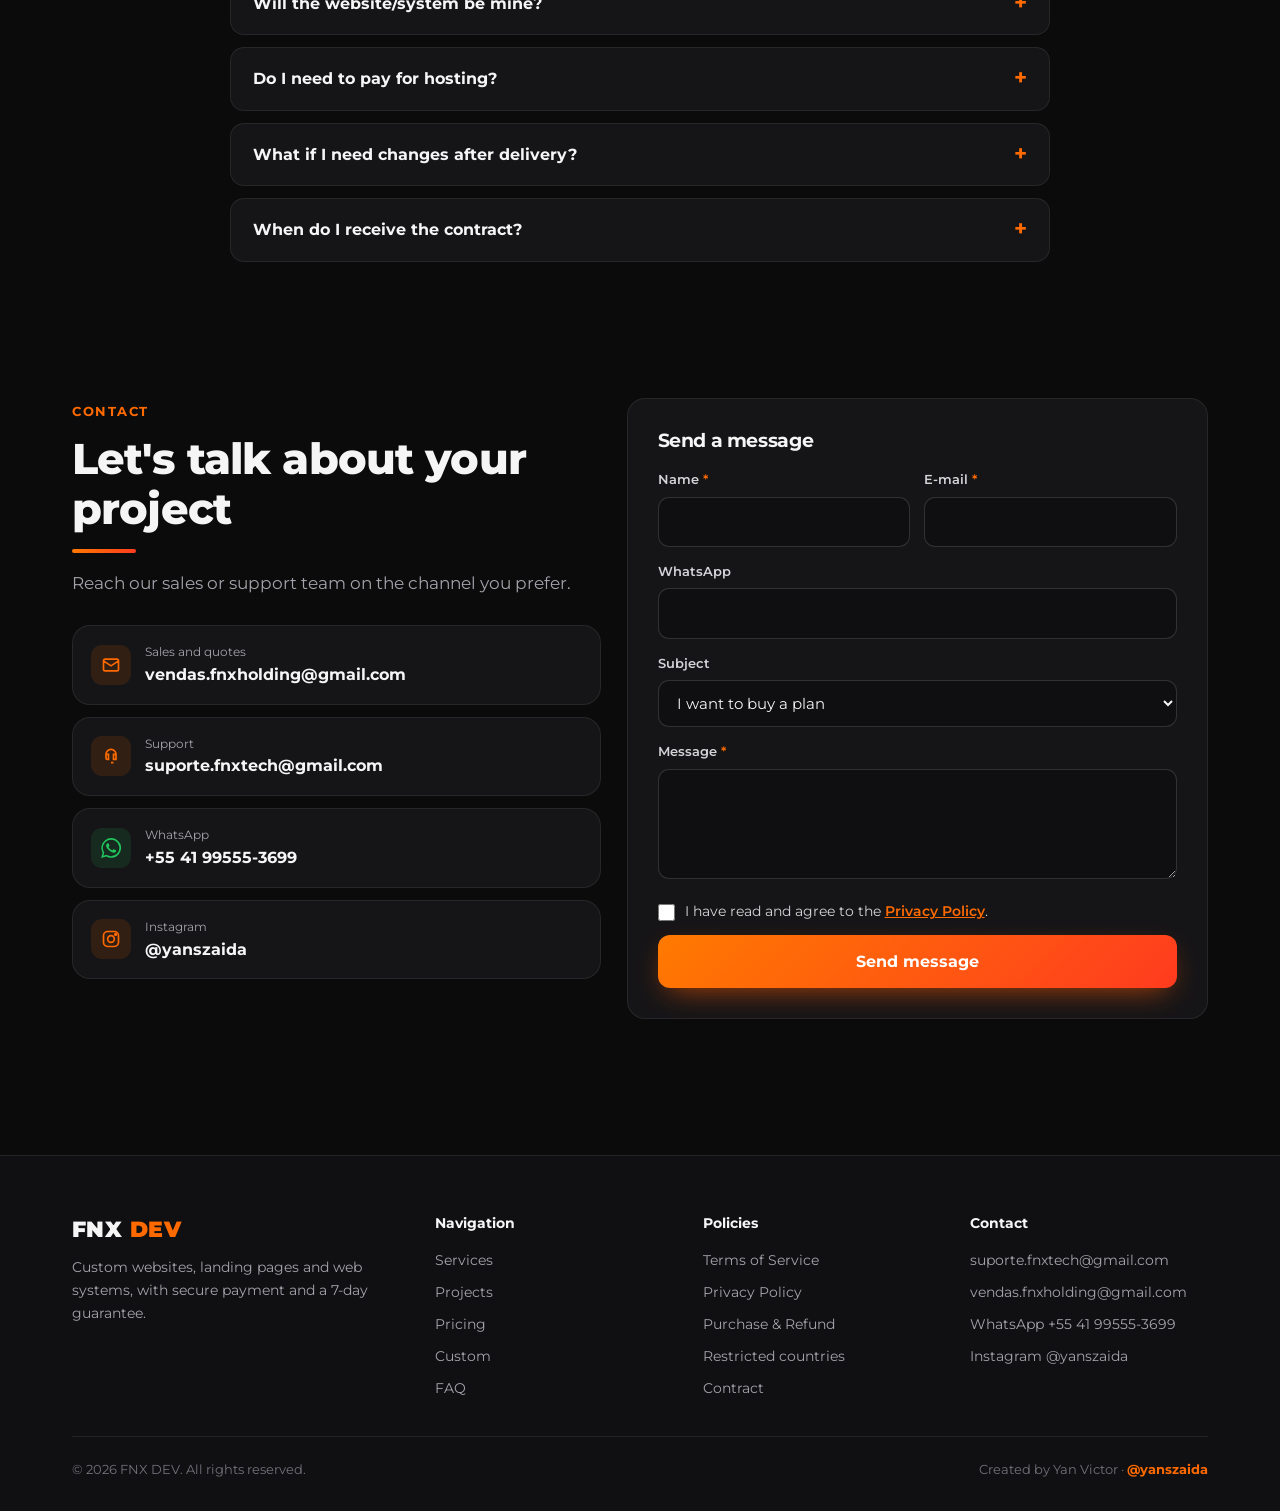
==== commit c6265630: "Remove links dos sistemas privados e corrige foto" ====
--- a/index.html
+++ b/index.html
@@ -114,6 +114,7 @@
 .chips span{font-size:.78rem;color:#d4d4d8;background:var(--card2);border:1px solid var(--line);padding:5px 10px;border-radius:8px}
 .link-out{display:inline-flex;align-items:center;gap:8px;font-weight:700;color:var(--or)}
 .link-out:hover{text-decoration:underline}
+.link-privado{display:inline-flex;align-items:flex-start;gap:2px;font-size:.88rem;color:var(--muted);line-height:1.45}
 .mock{position:absolute;inset:0;background:#E3E3DF;color:#141414;padding:7% 8%;display:flex;flex-direction:column;justify-content:center}
 .mock h4{font-size:clamp(1rem,2.4vw,1.7rem);font-weight:800;letter-spacing:-.02em;max-width:70%;line-height:1.15}
 .mock p{font-size:clamp(.6rem,1vw,.8rem);color:#555;margin:8px 0 14px;max-width:60%}
@@ -346,7 +347,7 @@
     </div>
     <div class="hero-visual">
       <div class="browser">
-        <div class="browser-bar"><i></i><i></i><i></i><span>sistema.fnxholding.com</span></div>
+        <div class="browser-bar"><i></i><i></i><i></i><span><svg width="13" height="13" fill="none" stroke="currentColor" stroke-width="2.4" viewBox="0 0 24 24" style="vertical-align:-1px;margin-right:4px"><rect x="5" y="11" width="14" height="10" rx="2"/><path d="M8 11V7a4 4 0 018 0v4"/></svg><b data-en="Private system · restricted access" style="font-weight:600">Sistema privado · acesso restrito</b></span></div>
         <img src="assets/projetos/fnx-tech-2.webp" alt="FNX TECH" width="1917" height="968" fetchpriority="high">
       </div>
       <div class="float">
@@ -413,7 +414,7 @@
       <article class="card proj reveal" data-gallery>
         <div class="proj-media">
           <div class="browser">
-            <div class="browser-bar"><i></i><i></i><i></i><span>sistema.fnxholding.com</span></div>
+            <div class="browser-bar"><i></i><i></i><i></i><span><svg width="13" height="13" fill="none" stroke="currentColor" stroke-width="2.4" viewBox="0 0 24 24" style="vertical-align:-1px;margin-right:4px"><rect x="5" y="11" width="14" height="10" rx="2"/><path d="M8 11V7a4 4 0 018 0v4"/></svg><b data-en="Private system · restricted access" style="font-weight:600">Sistema privado · acesso restrito</b></span></div>
             <div class="shot"><img src="assets/projetos/fnx-tech-1.webp" alt="FNX TECH" loading="lazy" data-main></div>
           </div>
           <div class="thumbs">
@@ -426,14 +427,14 @@
           <h3>FNX TECH</h3>
           <p data-en="Complete internal system for a tech company: team and access control, finance, metrics and reports, projects, CRM/pipeline, Trello-style boards, billing, file drive, meetings and time bank.">Sistema interno completo para empresa de tecnologia: equipe e acessos, financeiro, métricas e relatórios, projetos, CRM/pipeline, boards estilo Trello, cobranças, drive de arquivos, reuniões e banco de horas.</p>
           <div class="chips"><span data-en="Login &amp; access levels">Login e níveis de acesso</span><span data-en="Kanban boards">Boards (Kanban)</span><span data-en="Finance">Financeiro</span><span data-en="Calendar">Agenda</span><span data-en="Responsive">Responsivo</span></div>
-          <a class="link-out" href="https://sistema.fnxholding.com" target="_blank" rel="noopener"><span data-en="Open system">Acessar sistema</span> <svg width="16" height="16" fill="none" stroke="currentColor" stroke-width="2.4" viewBox="0 0 24 24"><path d="M7 17L17 7M9 7h8v8"/></svg></a>
+          <span class="link-privado"><svg width="13" height="13" fill="none" stroke="currentColor" stroke-width="2.4" viewBox="0 0 24 24" style="vertical-align:-1px;margin-right:4px"><rect x="5" y="11" width="14" height="10" rx="2"/><path d="M8 11V7a4 4 0 018 0v4"/></svg><span data-en="Private system — access only for the client's team. Video demo on request.">Sistema privado — acesso só para a equipe do cliente. Demonstração em vídeo sob pedido.</span></span>
         </div>
       </article>
 
       <article class="card proj reveal" data-gallery>
         <div class="proj-media">
           <div class="browser">
-            <div class="browser-bar"><i></i><i></i><i></i><span>sistema.engjob.com.br</span></div>
+            <div class="browser-bar"><i></i><i></i><i></i><span><svg width="13" height="13" fill="none" stroke="currentColor" stroke-width="2.4" viewBox="0 0 24 24" style="vertical-align:-1px;margin-right:4px"><rect x="5" y="11" width="14" height="10" rx="2"/><path d="M8 11V7a4 4 0 018 0v4"/></svg><b data-en="Private system · restricted access" style="font-weight:600">Sistema privado · acesso restrito</b></span></div>
             <div class="shot"><img src="assets/projetos/engjob-1.webp" alt="Eng Job" loading="lazy" data-main></div>
           </div>
           <div class="thumbs">
@@ -447,7 +448,7 @@
           <h3 data-en="Eng Job — Engineering &amp; Maintenance">Eng Job — Engenharia e Manutenção</h3>
           <p data-en="Management system for an engineering company: registrations, employees, bank statements, commissions, job sites, materials and storage, payment slips, invoices, proposals, technical visits, time tracking and calendar.">Sistema de gestão para empresa de engenharia: cadastro, funcionários, extratos bancários, comissões, obras, materiais e armazenamento, boletos, notas fiscais, propostas, visitas técnicas, controle de ponto e calendário.</p>
           <div class="chips"><span data-en="Job sites &amp; proposals">Obras e propostas</span><span data-en="Invoices">Notas e boletos</span><span data-en="Time tracking">Controle de ponto</span><span data-en="Reports">Relatórios</span><span>Cloudflare</span></div>
-          <a class="link-out" href="https://sistema.engjob.com.br" target="_blank" rel="noopener"><span data-en="Open system">Acessar sistema</span> <svg width="16" height="16" fill="none" stroke="currentColor" stroke-width="2.4" viewBox="0 0 24 24"><path d="M7 17L17 7M9 7h8v8"/></svg></a>
+          <span class="link-privado"><svg width="13" height="13" fill="none" stroke="currentColor" stroke-width="2.4" viewBox="0 0 24 24" style="vertical-align:-1px;margin-right:4px"><rect x="5" y="11" width="14" height="10" rx="2"/><path d="M8 11V7a4 4 0 018 0v4"/></svg><span data-en="Private system — access only for the client's team. Video demo on request.">Sistema privado — acesso só para a equipe do cliente. Demonstração em vídeo sob pedido.</span></span>
         </div>
       </article>
     </div>
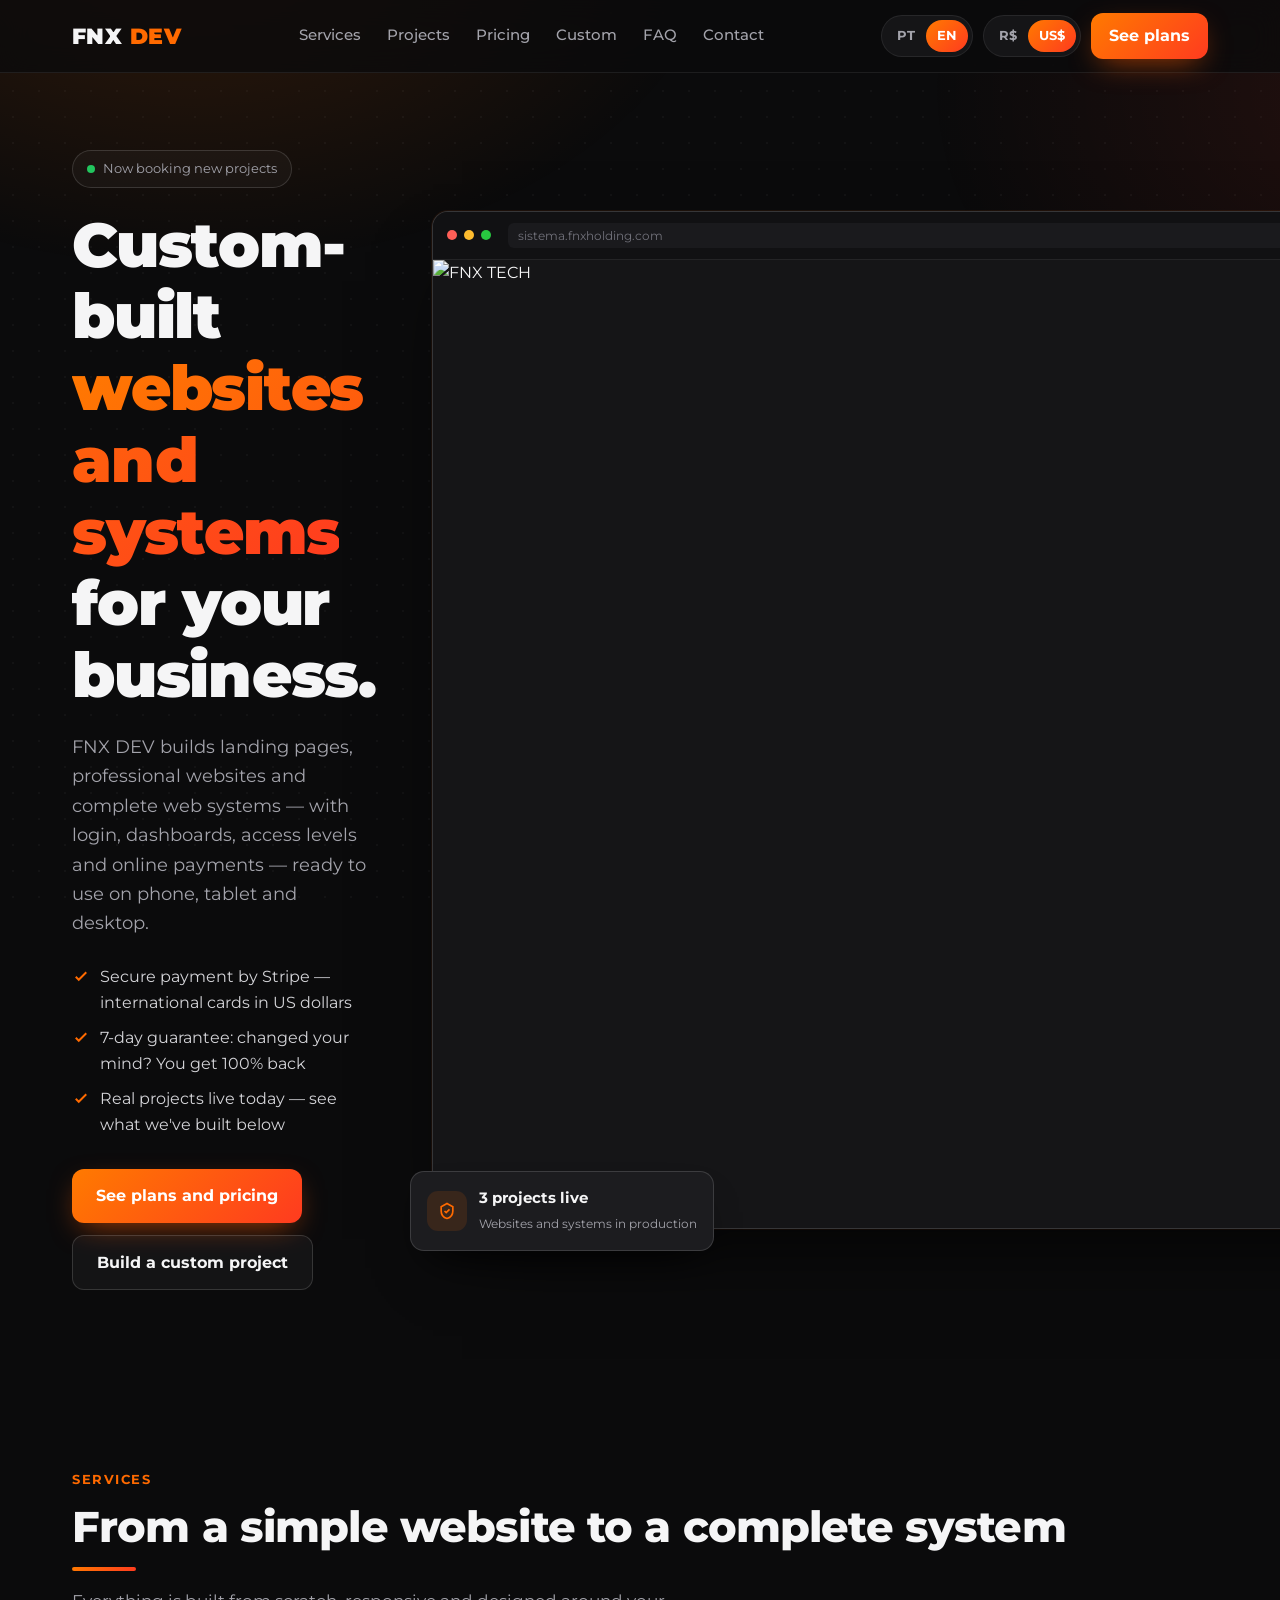
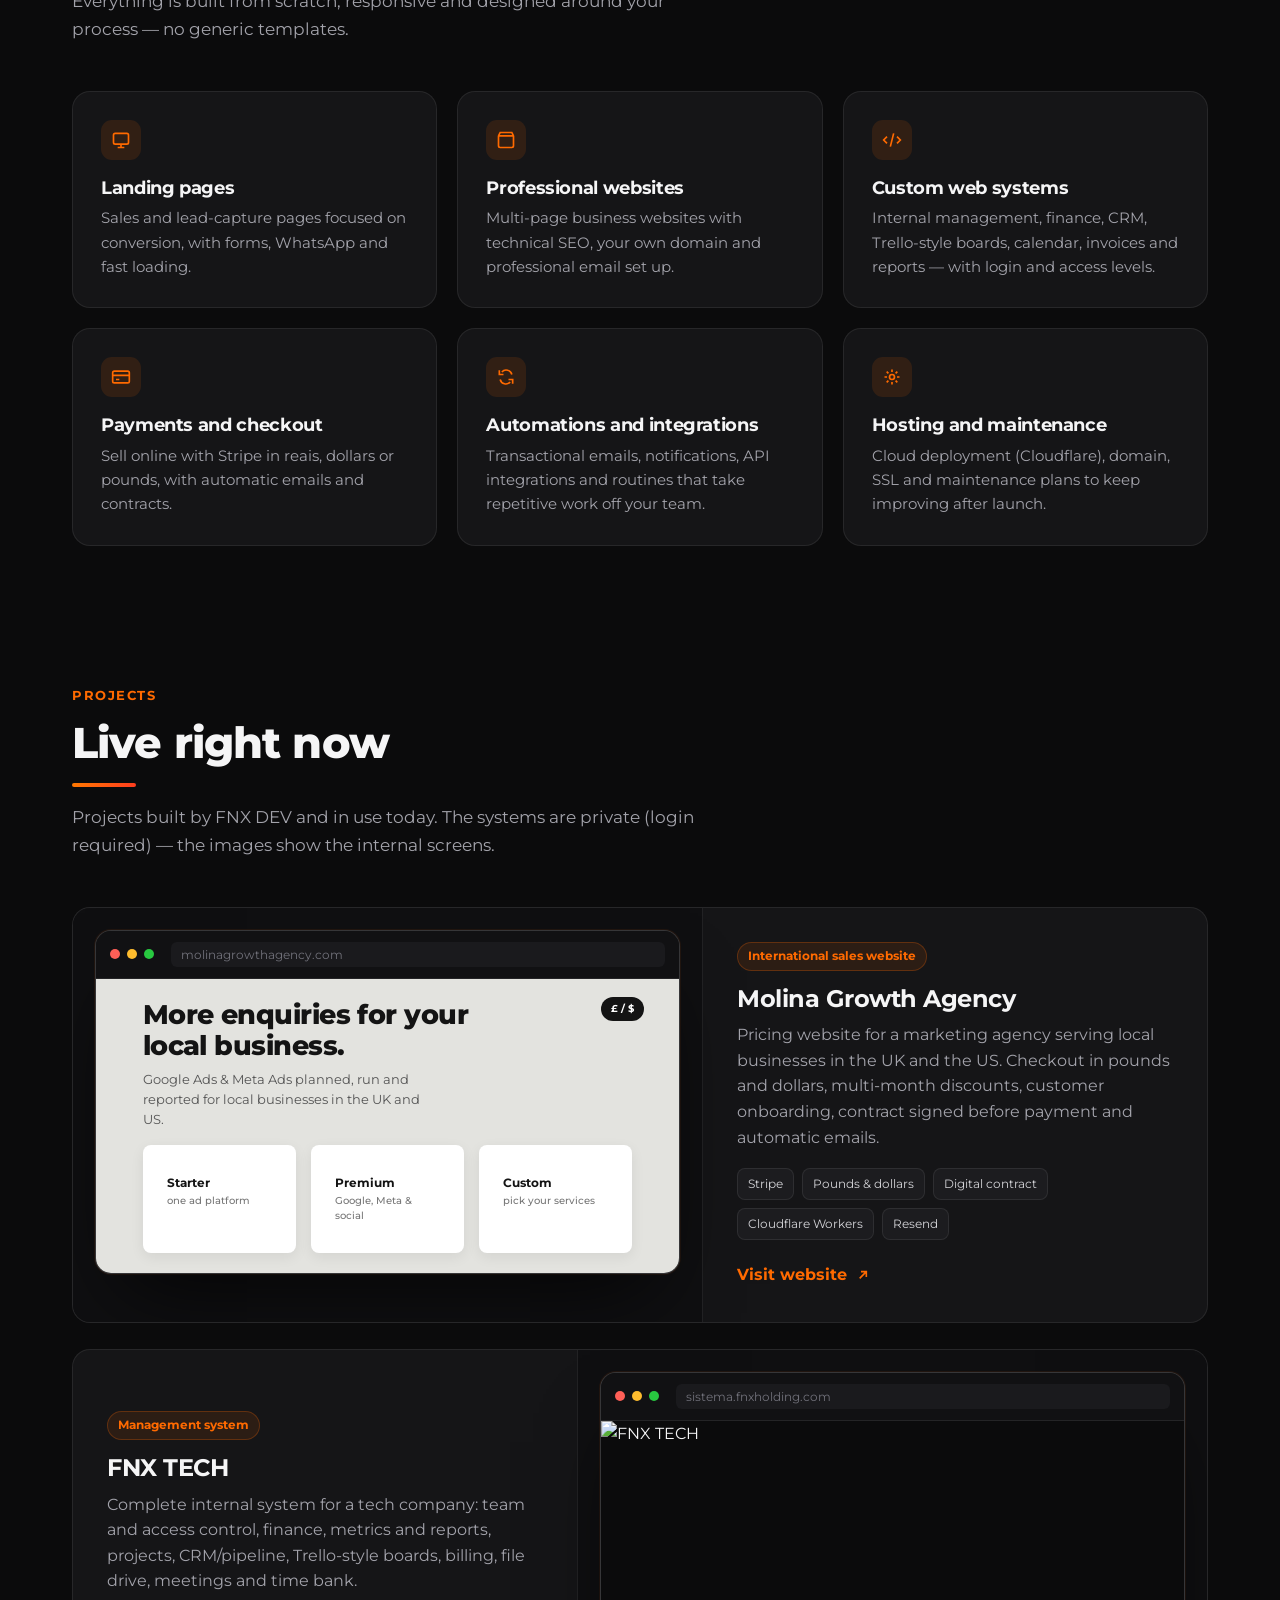
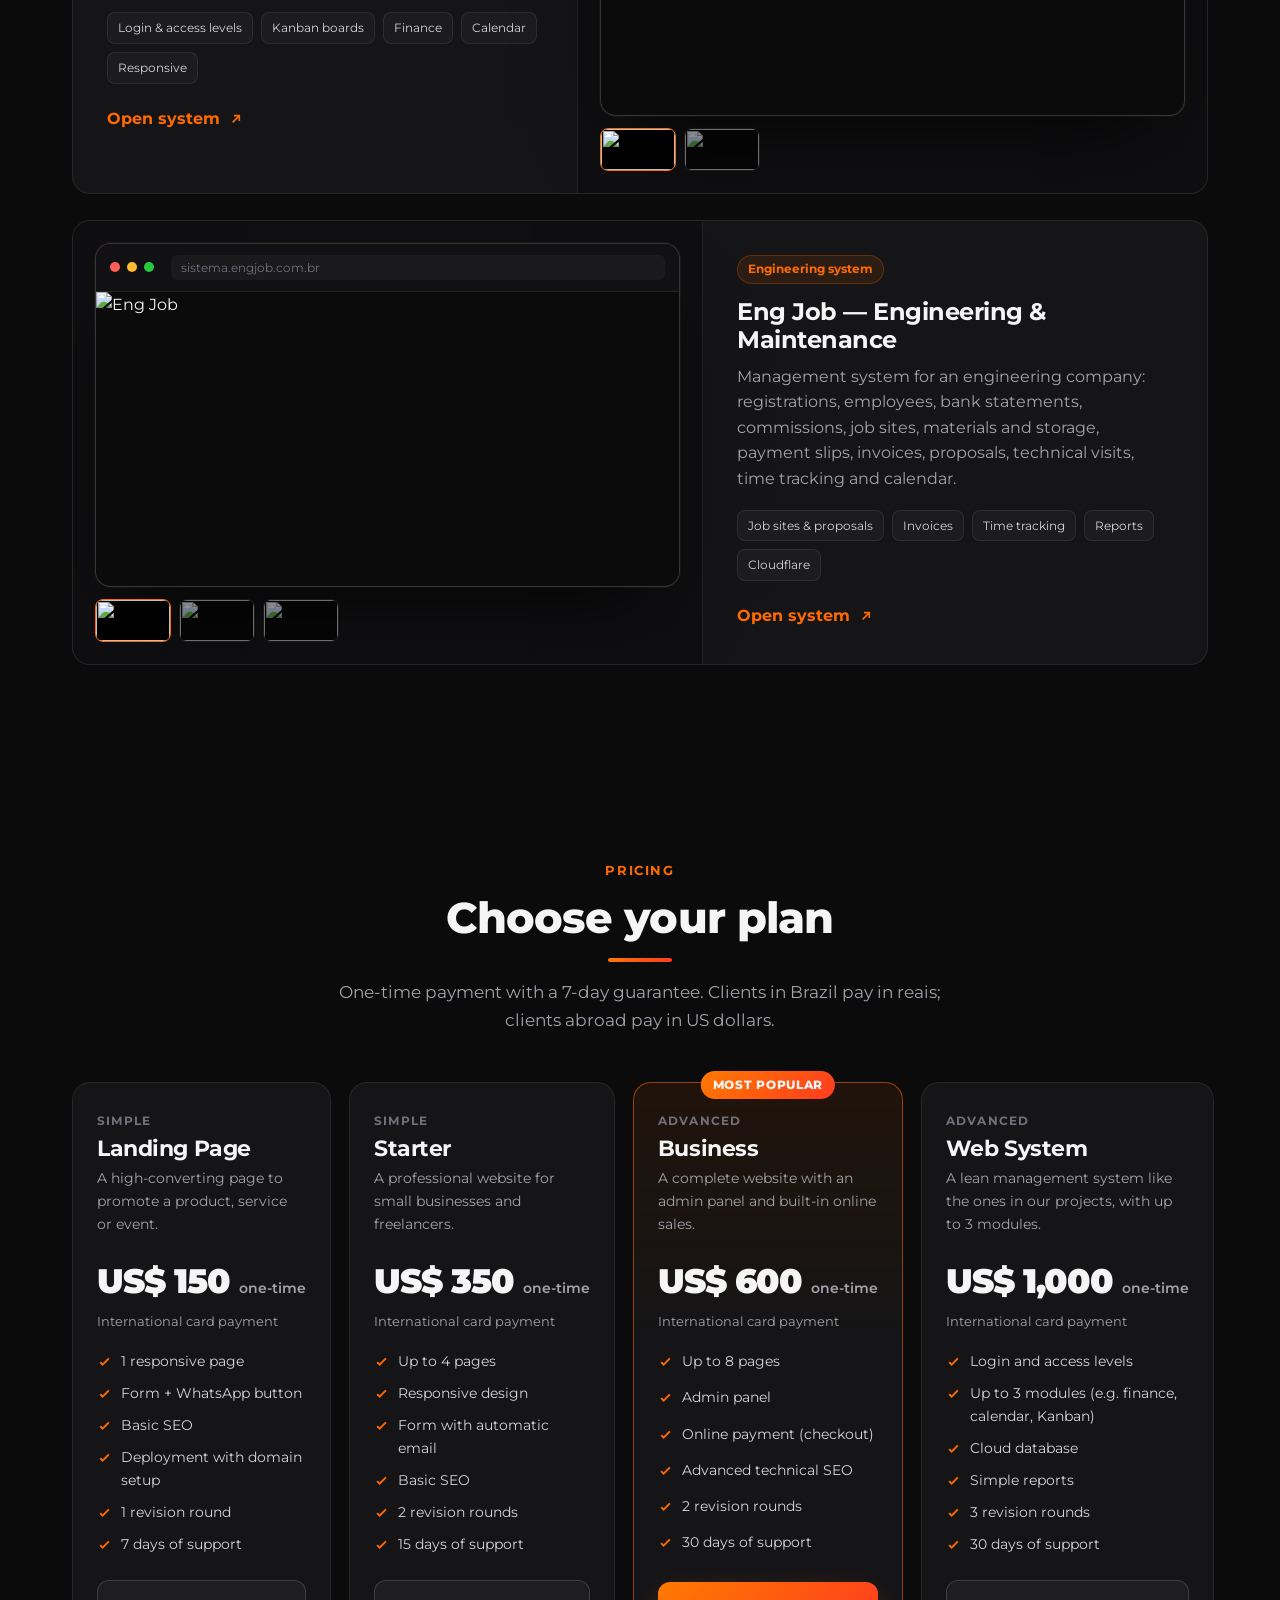
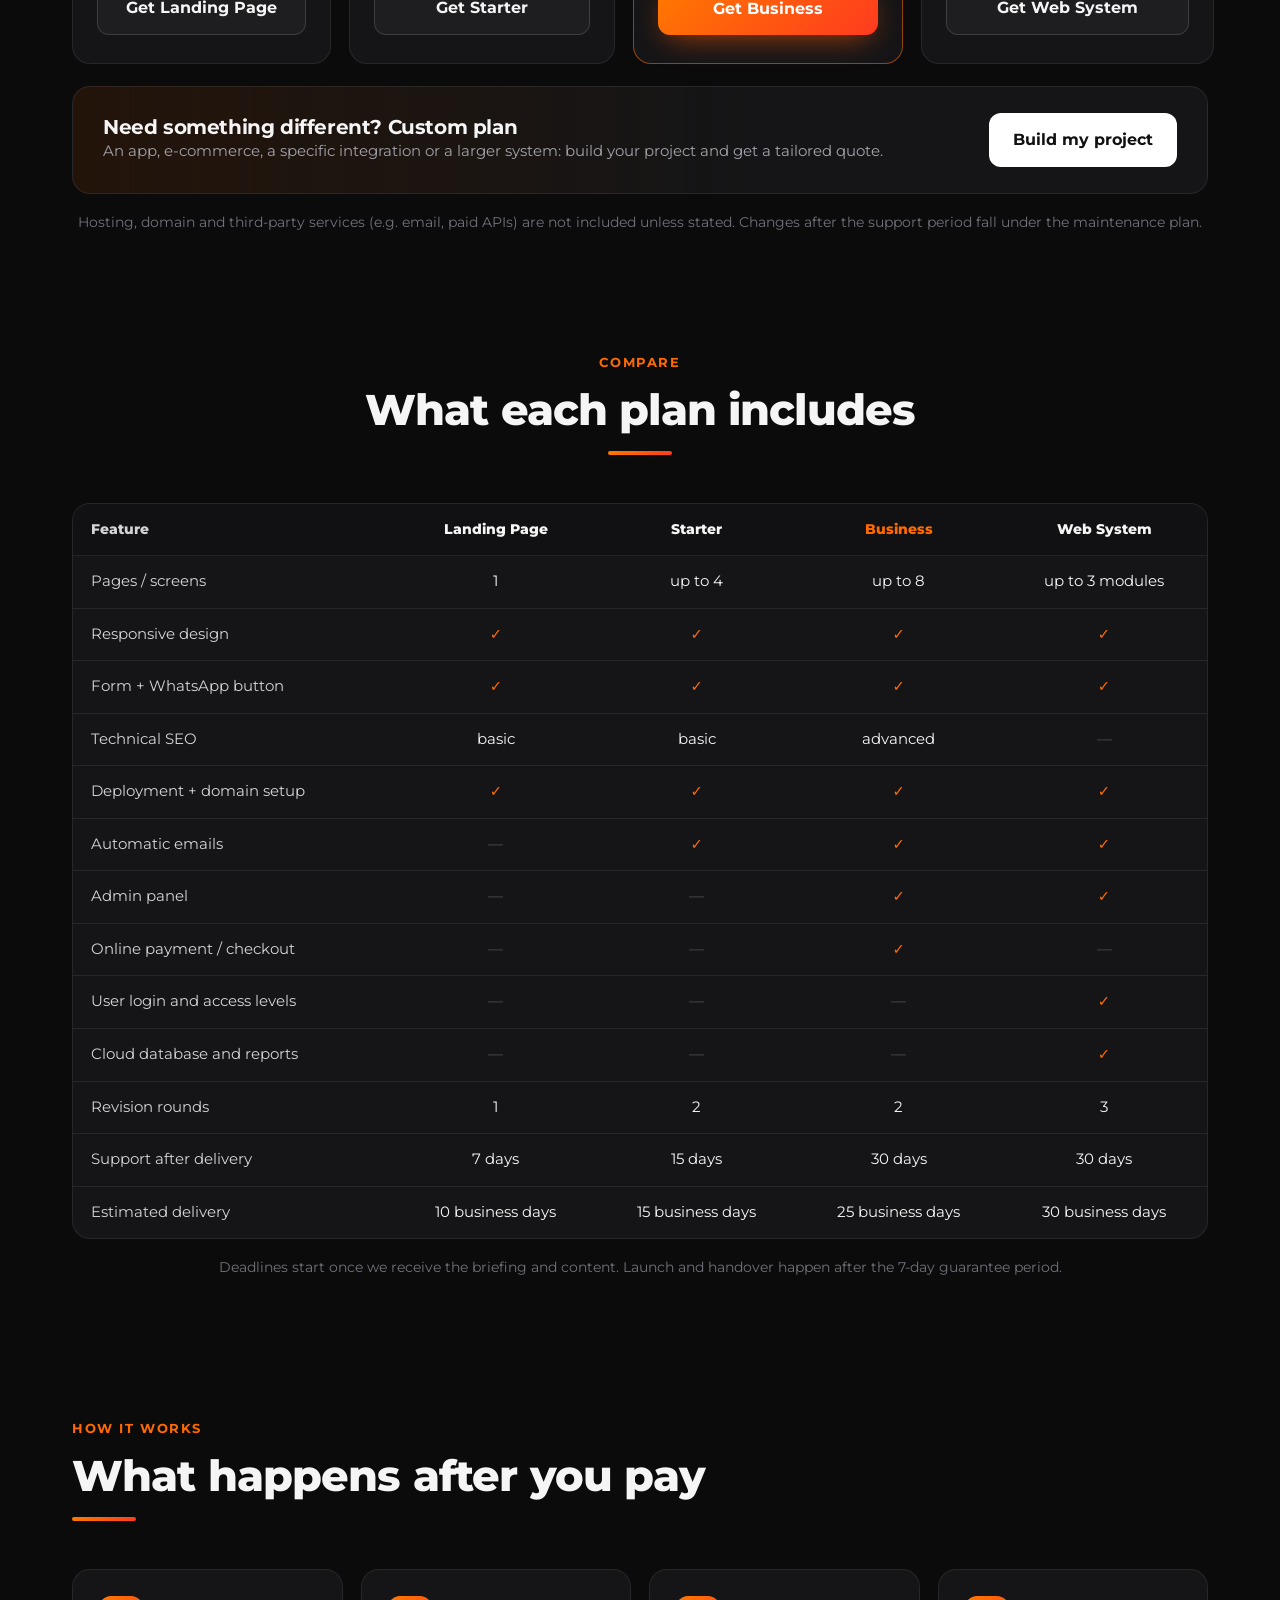
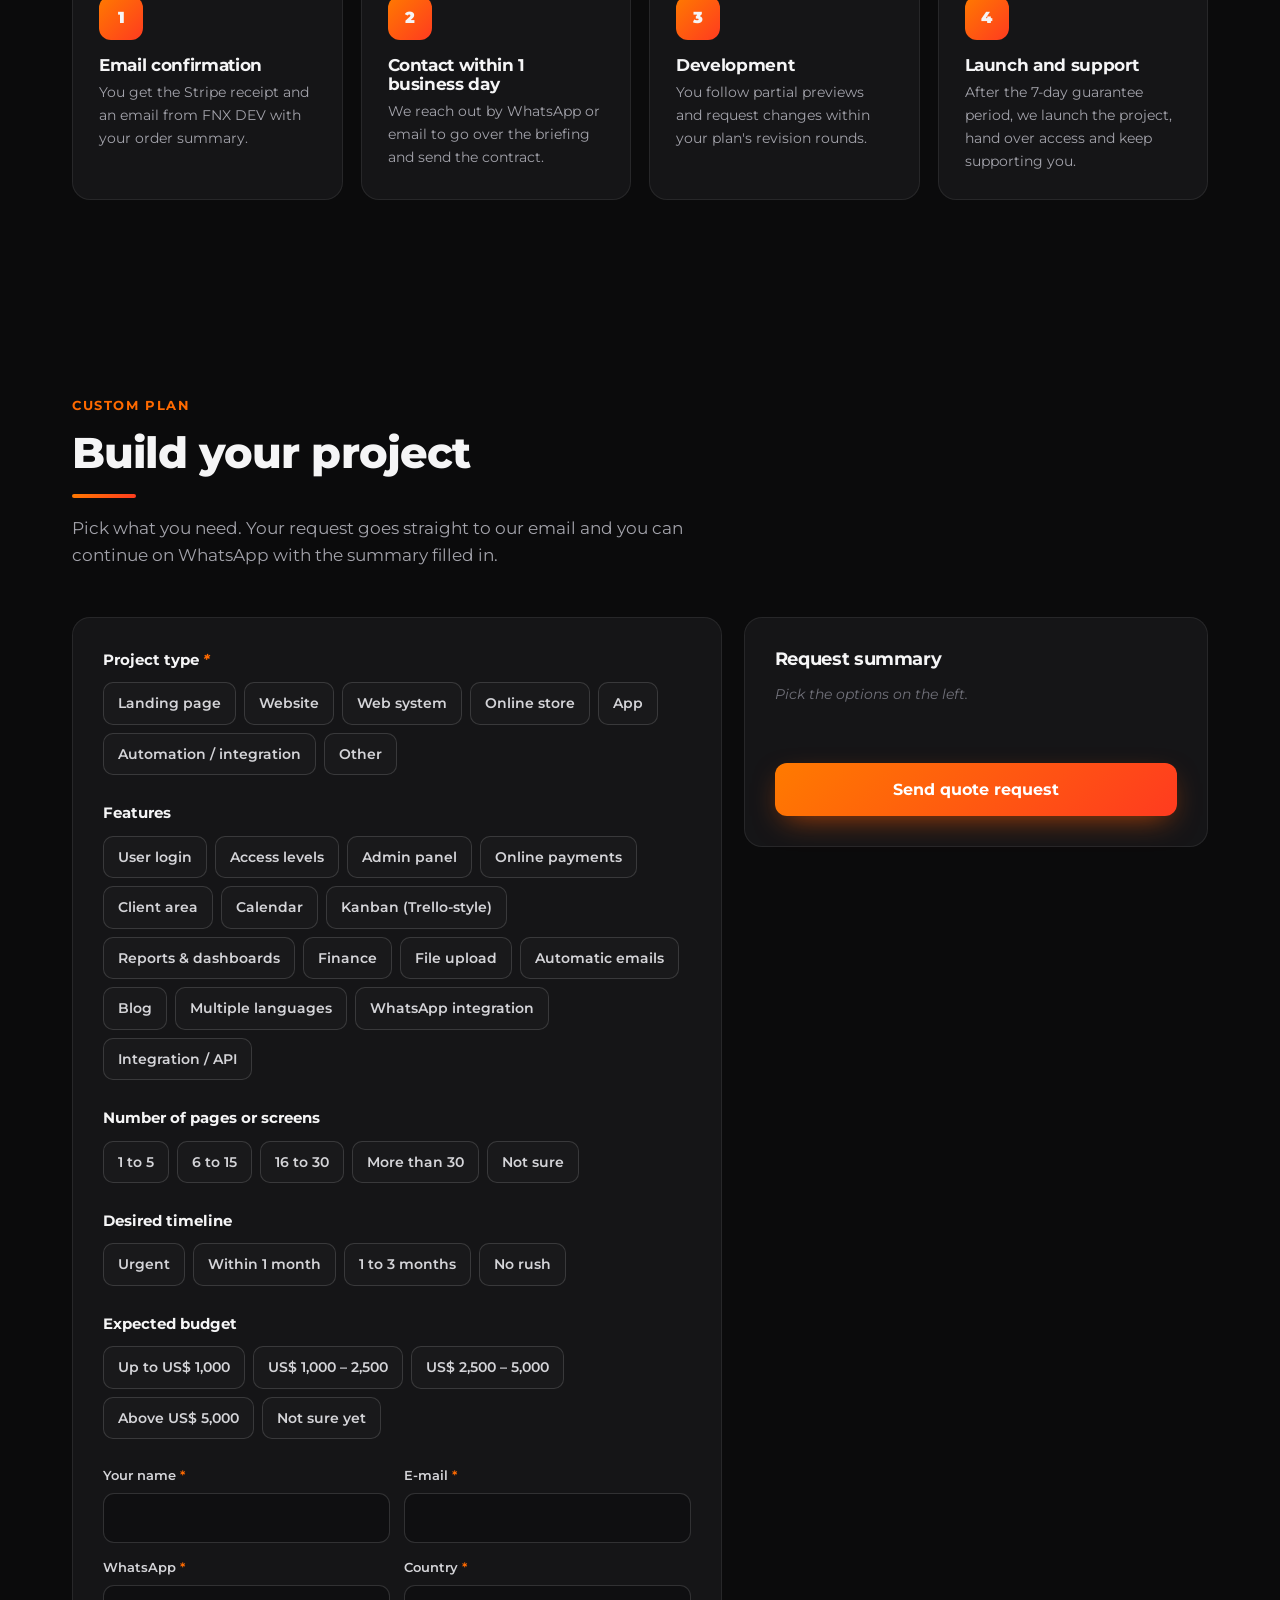
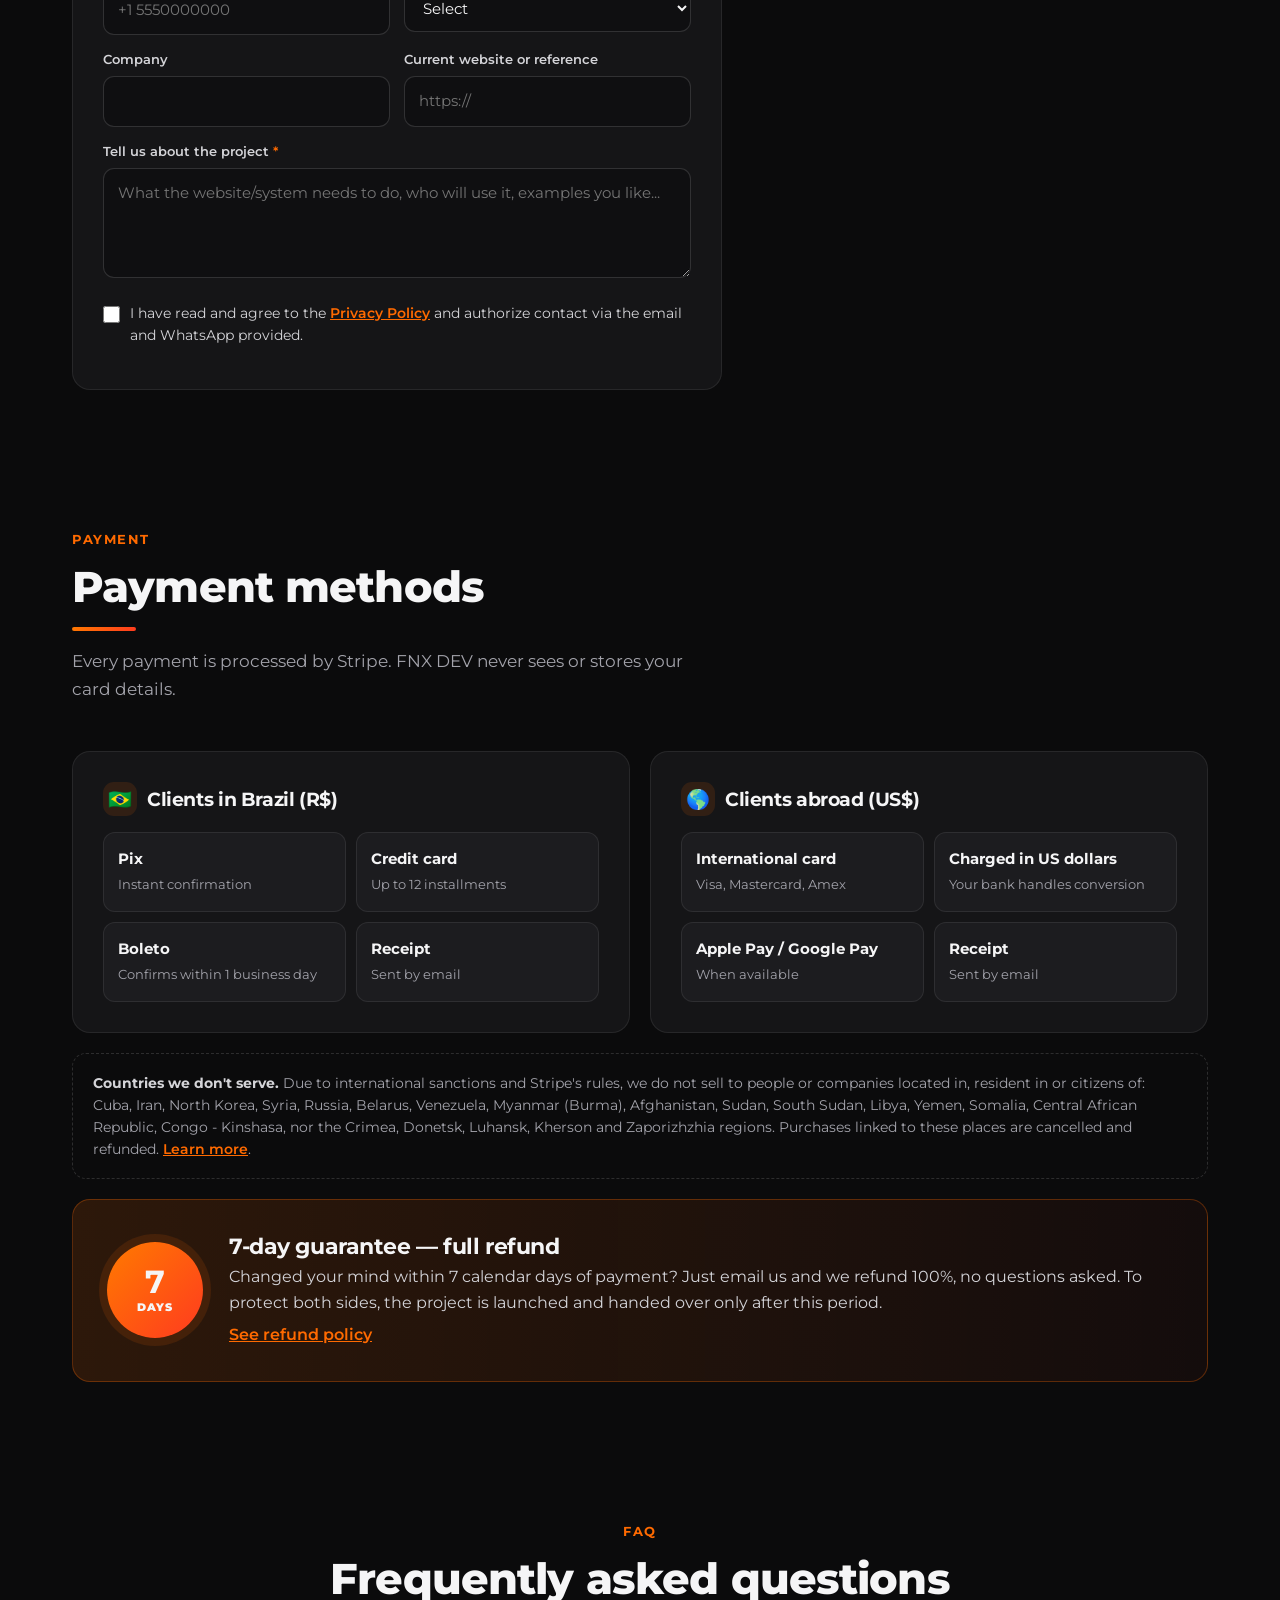
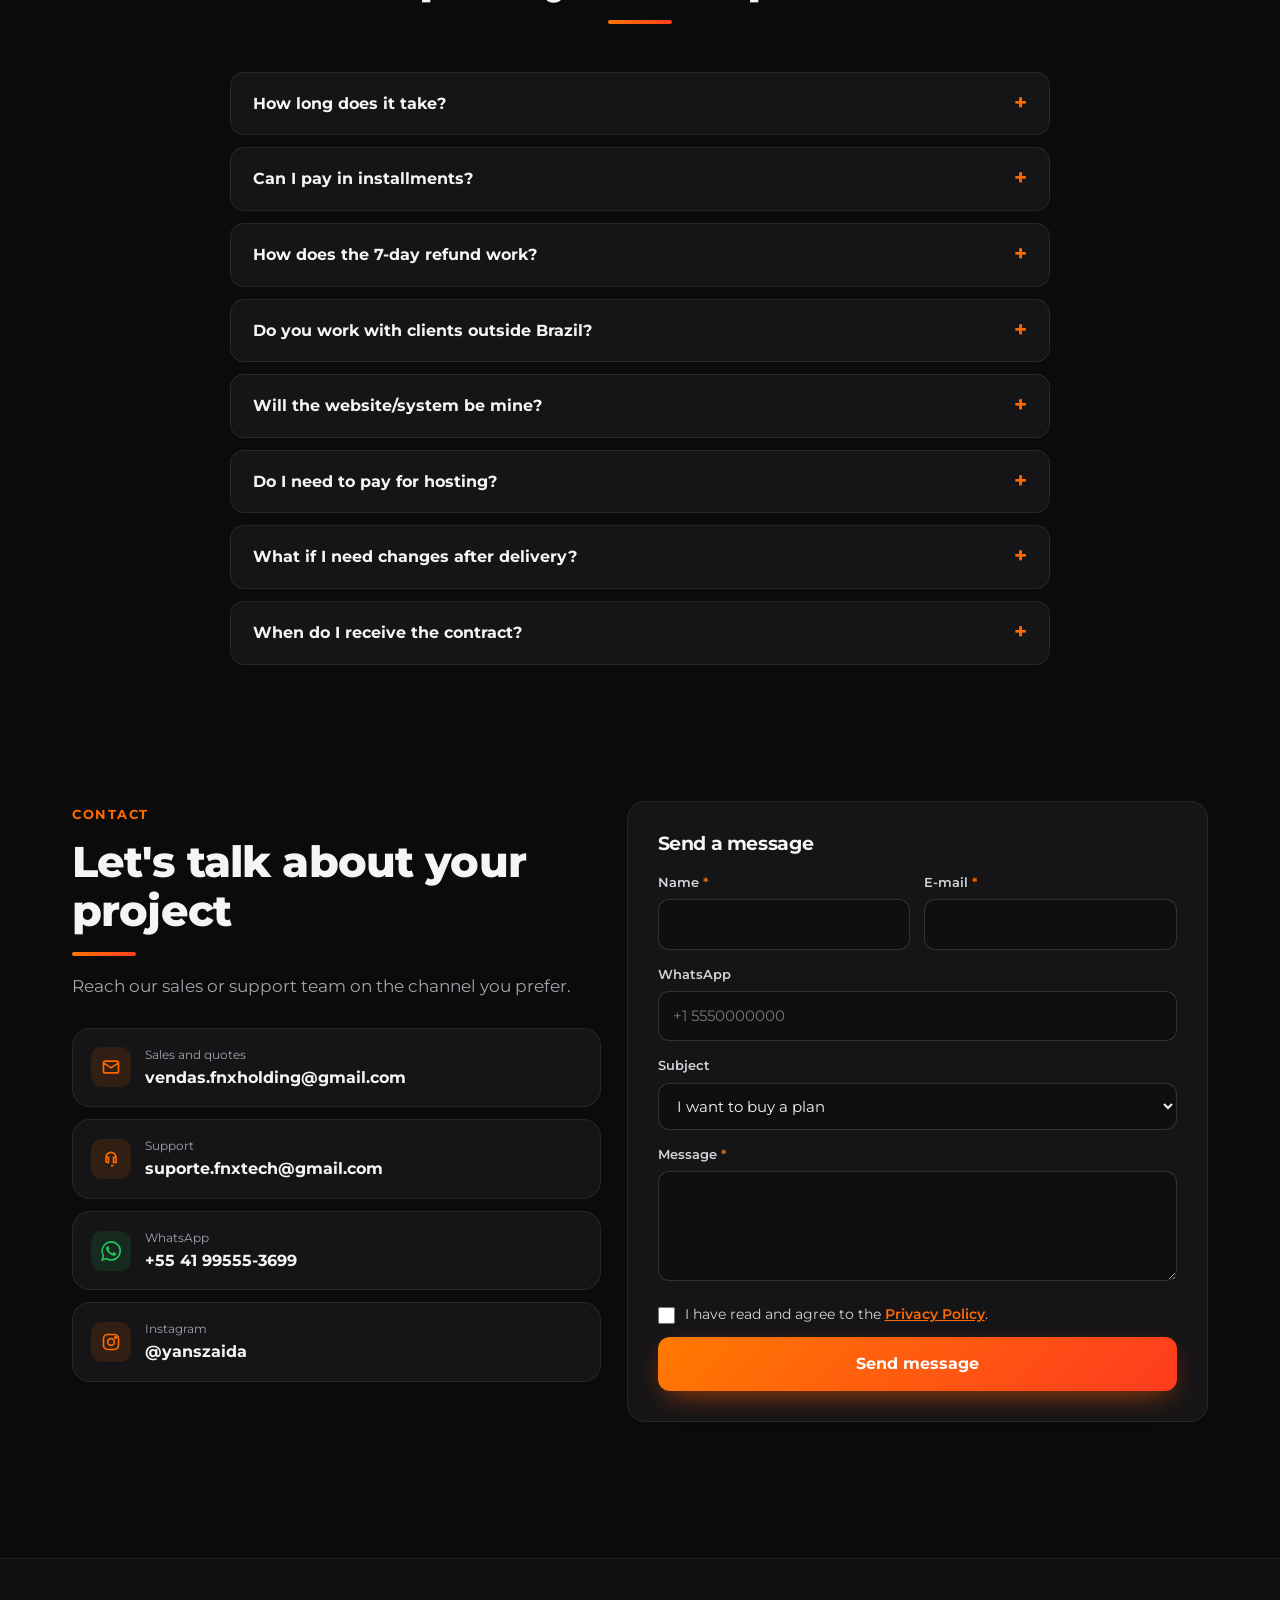
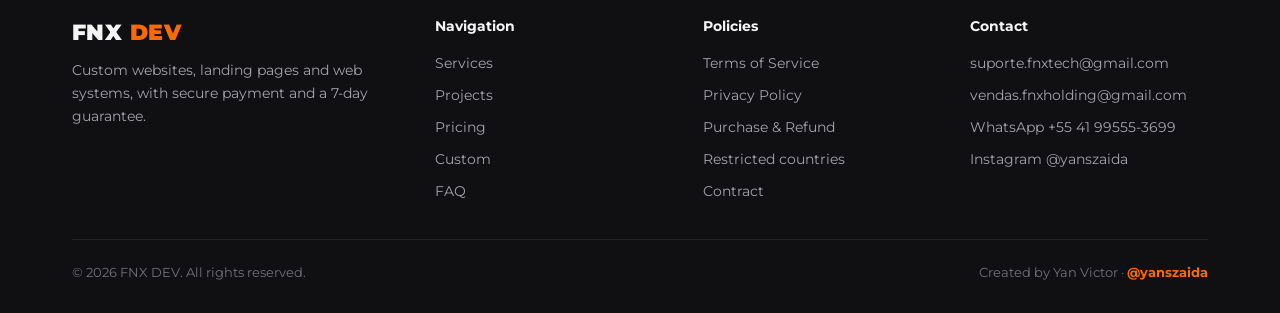
==== commit 032faf7f: "WhatsApp formatado conforme o pais escolhido" ====
--- a/index.html
+++ b/index.html
@@ -82,7 +82,6 @@
 .browser-bar i:nth-child(1){background:#ff5f57}.browser-bar i:nth-child(2){background:#febc2e}.browser-bar i:nth-child(3){background:#28c840}
 .browser-bar span{margin-left:10px;font-size:.75rem;color:var(--dim);background:#1a1a1d;border-radius:6px;padding:3px 10px;flex:1;overflow:hidden;text-overflow:ellipsis;white-space:nowrap}
 .hero-visual{position:relative}
-.browser > img{width:100%;height:auto;aspect-ratio:1917/968;object-fit:cover;object-position:top left}
 .hero-visual .float{position:absolute;bottom:-22px;left:-22px;background:var(--card2);border:1px solid var(--line2);border-radius:14px;padding:14px 16px;display:flex;gap:12px;align-items:center;box-shadow:0 20px 40px -20px #000}
 .float b{display:block;font-size:.95rem}.float small{color:var(--muted);font-size:.78rem}
 .ico{width:40px;height:40px;border-radius:11px;display:grid;place-items:center;background:rgba(255,106,0,.12);color:var(--or);flex:none}
@@ -114,7 +113,6 @@
 .chips span{font-size:.78rem;color:#d4d4d8;background:var(--card2);border:1px solid var(--line);padding:5px 10px;border-radius:8px}
 .link-out{display:inline-flex;align-items:center;gap:8px;font-weight:700;color:var(--or)}
 .link-out:hover{text-decoration:underline}
-.link-privado{display:inline-flex;align-items:flex-start;gap:2px;font-size:.88rem;color:var(--muted);line-height:1.45}
 .mock{position:absolute;inset:0;background:#E3E3DF;color:#141414;padding:7% 8%;display:flex;flex-direction:column;justify-content:center}
 .mock h4{font-size:clamp(1rem,2.4vw,1.7rem);font-weight:800;letter-spacing:-.02em;max-width:70%;line-height:1.15}
 .mock p{font-size:clamp(.6rem,1vw,.8rem);color:#555;margin:8px 0 14px;max-width:60%}
@@ -309,10 +307,13 @@
       <a href="#contato" data-en="Contact">Contato</a>
     </nav>
     <div class="nav-right">
-      <!-- Idioma e moeda andam juntos: PT = reais, EN = dólar -->
-      <div class="cur" role="group" aria-label="Idioma e moeda / Language and currency">
-        <button type="button" data-lang="pt" class="on" title="Português — preços em reais">PT · R$</button>
-        <button type="button" data-lang="en" title="English — prices in US dollars">EN · US$</button>
+      <div class="cur" role="group" aria-label="Idioma / Language">
+        <button type="button" data-lang="pt" class="on">PT</button>
+        <button type="button" data-lang="en">EN</button>
+      </div>
+      <div class="cur" role="group" aria-label="Moeda / Currency">
+        <button type="button" data-cur="brl" class="on">R$</button>
+        <button type="button" data-cur="usd">US$</button>
       </div>
       <a href="#planos" class="btn btn-primary" style="padding:10px 18px" data-en="See plans">Ver planos</a>
       <button class="burger" id="burger" aria-label="Menu" aria-expanded="false">
@@ -347,7 +348,7 @@
     </div>
     <div class="hero-visual">
       <div class="browser">
-        <div class="browser-bar"><i></i><i></i><i></i><span><svg width="13" height="13" fill="none" stroke="currentColor" stroke-width="2.4" viewBox="0 0 24 24" style="vertical-align:-1px;margin-right:4px"><rect x="5" y="11" width="14" height="10" rx="2"/><path d="M8 11V7a4 4 0 018 0v4"/></svg><b data-en="Private system · restricted access" style="font-weight:600">Sistema privado · acesso restrito</b></span></div>
+        <div class="browser-bar"><i></i><i></i><i></i><span>sistema.fnxholding.com</span></div>
         <img src="assets/projetos/fnx-tech-2.webp" alt="FNX TECH" width="1917" height="968" fetchpriority="high">
       </div>
       <div class="float">
@@ -389,17 +390,20 @@
     </div>
 
     <div class="projects">
-      <article class="card proj reveal" data-gallery>
+      <article class="card proj reveal">
         <div class="proj-media">
           <div class="browser">
             <div class="browser-bar"><i></i><i></i><i></i><span>molinagrowthagency.com</span></div>
-            <div class="shot"><img src="assets/projetos/molina-1.webp" alt="Molina Growth Agency" loading="lazy" data-main></div>
-          </div>
-          <div class="thumbs">
-            <button class="on" data-src="assets/projetos/molina-1.webp" aria-label="1"><img src="assets/projetos/molina-1.webp" alt="" loading="lazy"></button>
-            <button data-src="assets/projetos/molina-2.webp" aria-label="2"><img src="assets/projetos/molina-2.webp" alt="" loading="lazy"></button>
-            <button data-src="assets/projetos/molina-3.webp" aria-label="3"><img src="assets/projetos/molina-3.webp" alt="" loading="lazy"></button>
-            <button data-src="assets/projetos/molina-4.webp" aria-label="4"><img src="assets/projetos/molina-4.webp" alt="" loading="lazy"></button>
+            <div class="shot">
+              <!-- Mockup automático. Para usar um print real, salve em assets/projetos/molina.webp -->
+              <div class="mock" aria-hidden="true">
+                <span class="pill">£ / $</span>
+                <h4>More enquiries for your local business.</h4>
+                <p>Google Ads &amp; Meta Ads planned, run and reported for local businesses in the UK and US.</p>
+                <div class="mp"><div>Starter<small>one ad platform</small></div><div>Premium<small>Google, Meta &amp; social</small></div><div>Custom<small>pick your services</small></div></div>
+              </div>
+              <img src="assets/projetos/molina.webp" alt="Molina Growth Agency" onerror="this.remove()" style="position:relative" loading="lazy">
+            </div>
           </div>
         </div>
         <div class="proj-body">
@@ -414,7 +418,7 @@
       <article class="card proj reveal" data-gallery>
         <div class="proj-media">
           <div class="browser">
-            <div class="browser-bar"><i></i><i></i><i></i><span><svg width="13" height="13" fill="none" stroke="currentColor" stroke-width="2.4" viewBox="0 0 24 24" style="vertical-align:-1px;margin-right:4px"><rect x="5" y="11" width="14" height="10" rx="2"/><path d="M8 11V7a4 4 0 018 0v4"/></svg><b data-en="Private system · restricted access" style="font-weight:600">Sistema privado · acesso restrito</b></span></div>
+            <div class="browser-bar"><i></i><i></i><i></i><span>sistema.fnxholding.com</span></div>
             <div class="shot"><img src="assets/projetos/fnx-tech-1.webp" alt="FNX TECH" loading="lazy" data-main></div>
           </div>
           <div class="thumbs">
@@ -427,14 +431,14 @@
           <h3>FNX TECH</h3>
           <p data-en="Complete internal system for a tech company: team and access control, finance, metrics and reports, projects, CRM/pipeline, Trello-style boards, billing, file drive, meetings and time bank.">Sistema interno completo para empresa de tecnologia: equipe e acessos, financeiro, métricas e relatórios, projetos, CRM/pipeline, boards estilo Trello, cobranças, drive de arquivos, reuniões e banco de horas.</p>
           <div class="chips"><span data-en="Login &amp; access levels">Login e níveis de acesso</span><span data-en="Kanban boards">Boards (Kanban)</span><span data-en="Finance">Financeiro</span><span data-en="Calendar">Agenda</span><span data-en="Responsive">Responsivo</span></div>
-          <span class="link-privado"><svg width="13" height="13" fill="none" stroke="currentColor" stroke-width="2.4" viewBox="0 0 24 24" style="vertical-align:-1px;margin-right:4px"><rect x="5" y="11" width="14" height="10" rx="2"/><path d="M8 11V7a4 4 0 018 0v4"/></svg><span data-en="Private system — access only for the client's team. Video demo on request.">Sistema privado — acesso só para a equipe do cliente. Demonstração em vídeo sob pedido.</span></span>
+          <a class="link-out" href="https://sistema.fnxholding.com" target="_blank" rel="noopener"><span data-en="Open system">Acessar sistema</span> <svg width="16" height="16" fill="none" stroke="currentColor" stroke-width="2.4" viewBox="0 0 24 24"><path d="M7 17L17 7M9 7h8v8"/></svg></a>
         </div>
       </article>
 
       <article class="card proj reveal" data-gallery>
         <div class="proj-media">
           <div class="browser">
-            <div class="browser-bar"><i></i><i></i><i></i><span><svg width="13" height="13" fill="none" stroke="currentColor" stroke-width="2.4" viewBox="0 0 24 24" style="vertical-align:-1px;margin-right:4px"><rect x="5" y="11" width="14" height="10" rx="2"/><path d="M8 11V7a4 4 0 018 0v4"/></svg><b data-en="Private system · restricted access" style="font-weight:600">Sistema privado · acesso restrito</b></span></div>
+            <div class="browser-bar"><i></i><i></i><i></i><span>sistema.engjob.com.br</span></div>
             <div class="shot"><img src="assets/projetos/engjob-1.webp" alt="Eng Job" loading="lazy" data-main></div>
           </div>
           <div class="thumbs">
@@ -448,7 +452,7 @@
           <h3 data-en="Eng Job — Engineering &amp; Maintenance">Eng Job — Engenharia e Manutenção</h3>
           <p data-en="Management system for an engineering company: registrations, employees, bank statements, commissions, job sites, materials and storage, payment slips, invoices, proposals, technical visits, time tracking and calendar.">Sistema de gestão para empresa de engenharia: cadastro, funcionários, extratos bancários, comissões, obras, materiais e armazenamento, boletos, notas fiscais, propostas, visitas técnicas, controle de ponto e calendário.</p>
           <div class="chips"><span data-en="Job sites &amp; proposals">Obras e propostas</span><span data-en="Invoices">Notas e boletos</span><span data-en="Time tracking">Controle de ponto</span><span data-en="Reports">Relatórios</span><span>Cloudflare</span></div>
-          <span class="link-privado"><svg width="13" height="13" fill="none" stroke="currentColor" stroke-width="2.4" viewBox="0 0 24 24" style="vertical-align:-1px;margin-right:4px"><rect x="5" y="11" width="14" height="10" rx="2"/><path d="M8 11V7a4 4 0 018 0v4"/></svg><span data-en="Private system — access only for the client's team. Video demo on request.">Sistema privado — acesso só para a equipe do cliente. Demonstração em vídeo sob pedido.</span></span>
+          <a class="link-out" href="https://sistema.engjob.com.br" target="_blank" rel="noopener"><span data-en="Open system">Acessar sistema</span> <svg width="16" height="16" fill="none" stroke="currentColor" stroke-width="2.4" viewBox="0 0 24 24"><path d="M7 17L17 7M9 7h8v8"/></svg></a>
         </div>
       </article>
     </div>
@@ -597,7 +601,7 @@
         <div class="f-grid">
           <div class="field"><label><span data-en="Your name">Seu nome</span> <em>*</em></label><input name="nome" required autocomplete="name"></div>
           <div class="field"><label>E-mail <em>*</em></label><input name="email" type="email" required autocomplete="email"></div>
-          <div class="field"><label>WhatsApp <em>*</em></label><input name="telefone" type="tel" required autocomplete="tel" placeholder="+55 (00) 00000-0000" data-en-ph="+1 555 000 0000"></div>
+          <div class="field"><label>WhatsApp <em>*</em></label><input name="telefone" type="tel" required autocomplete="tel" placeholder="+55 (41) 9 9999-9999" data-en-ph="+1 5550000000"></div>
           <div class="field"><label><span data-en="Country">País</span> <em>*</em></label><select name="pais" required data-countries></select></div>
           <div class="field"><label data-en="Company">Empresa</label><input name="empresa" autocomplete="organization"></div>
           <div class="field"><label data-en="Current website or reference">Site atual ou referência</label><input name="referencia" placeholder="https://"></div>
@@ -710,7 +714,7 @@
       <div class="f-grid">
         <div class="field"><label><span data-en="Name">Nome</span> <em>*</em></label><input name="nome" required autocomplete="name"></div>
         <div class="field"><label>E-mail <em>*</em></label><input name="email" type="email" required autocomplete="email"></div>
-        <div class="field full"><label>WhatsApp</label><input name="telefone" type="tel" autocomplete="tel"></div>
+        <div class="field full"><label>WhatsApp</label><input name="telefone" type="tel" autocomplete="tel" placeholder="+55 (41) 9 9999-9999" data-en-ph="+1 5550000000"></div>
         <div class="field full"><label data-en="Subject">Assunto</label>
           <select name="assunto">
             <option value="Quero contratar um plano" data-en="I want to buy a plan">Quero contratar um plano</option>
@@ -785,7 +789,7 @@
         <div class="f-grid">
           <div class="field full"><label><span data-en="Full name">Nome completo</span> <em>*</em></label><input name="nome" required autocomplete="name"></div>
           <div class="field"><label>E-mail <em>*</em></label><input name="email" type="email" required autocomplete="email"><small data-en="Your receipt and contract go to this email.">O recibo e o contrato vão para este e-mail.</small></div>
-          <div class="field"><label>WhatsApp <em>*</em></label><input name="telefone" type="tel" required autocomplete="tel" placeholder="+55 (00) 00000-0000" data-en-ph="+1 555 000 0000"></div>
+          <div class="field"><label>WhatsApp <em>*</em></label><input name="telefone" type="tel" required autocomplete="tel" placeholder="+55 (41) 9 9999-9999" data-en-ph="+1 5550000000"></div>
           <div class="field"><label><span data-en="Country">País</span> <em>*</em></label><select name="pais" required data-countries></select></div>
           <div class="field"><label id="doc-label"></label><input name="documento" required autocomplete="off"><small id="doc-help"></small></div>
           <div class="field"><label><span data-en="City / State">Cidade / Estado</span> <em>*</em></label><input name="cidade" required autocomplete="address-level2"></div>
@@ -822,6 +826,7 @@
   </div>
 </div>
 
+<script src="assets/js/libphonenumber-min.js"></script>
 <script>
 /* ====================================================================
    CONFIGURAÇÃO
@@ -861,7 +866,7 @@
   pt:{ unico:'único', parcelas:'ou até 12x no cartão', cartaoInt:'Cartão internacional', pop:'MAIS ESCOLHIDO', contratar:'Contratar', plano:'Plano',
        pagUnico:'pagamento único', ate12:'até 12x no cartão', docBR:'CPF ou CNPJ', docEX:'Documento / Tax ID', docHelpBR:'Necessário para o contrato e a nota.',
        docHelpEX:'Passaporte, ID nacional ou número fiscal da empresa.', obrig:'Preencha os campos obrigatórios destacados.', paisNao:'Infelizmente não atendemos o país selecionado.',
-       docInv:'CPF ou CNPJ inválido.', marque:'Para continuar, marque todas as confirmações.', escolhaTipo:'Escolha o tipo de projeto.',
+       docInv:'CPF ou CNPJ inválido.', telInv:'WhatsApp inválido. Use o formato +55 (41) 9 9999-9999.', marque:'Para continuar, marque todas as confirmações.', escolhaTipo:'Escolha o tipo de projeto.',
        enviado:'Pedido enviado! Respondemos em até 1 dia útil. Você também recebeu uma cópia por e-mail.', msgOk:'Mensagem enviada! Retornamos em breve.',
        falha:'Não foi possível enviar agora. Tente novamente ou fale com a gente pelo WhatsApp.', vazio:'Marque as opções ao lado.', selecione:'Selecione',
        r:{plano:'Plano',nome:'Nome',email:'E-mail',tel:'WhatsApp',docBR:'CPF/CNPJ',docEX:'Documento',empresa:'Empresa',end:'Endereço',total:'Total'},
@@ -871,7 +876,7 @@
   en:{ unico:'one-time', parcelas:'', cartaoInt:'International card payment', pop:'MOST POPULAR', contratar:'Get', plano:'Plan',
        pagUnico:'one-time payment', ate12:'', docBR:'CPF or CNPJ', docEX:'ID / Tax number', docHelpBR:'Required for the contract and invoice.',
        docHelpEX:'Passport, national ID or company tax number.', obrig:'Please fill in the highlighted required fields.', paisNao:"Sorry, we don't serve the selected country.",
-       docInv:'Invalid CPF or CNPJ.', marque:'To continue, please tick all confirmations.', escolhaTipo:'Choose the project type.',
+       docInv:'Invalid CPF or CNPJ.', telInv:'Invalid WhatsApp number. Include the country code, e.g. +1 5550000000.', marque:'To continue, please tick all confirmations.', escolhaTipo:'Choose the project type.',
        enviado:"Request sent! We'll reply within 1 business day. A copy was sent to your email.", msgOk:"Message sent! We'll get back to you soon.",
        falha:"We couldn't send it right now. Please try again or reach us on WhatsApp.", vazio:'Pick the options on the left.', selecione:'Select',
        r:{plano:'Plan',nome:'Name',email:'Email',tel:'WhatsApp',docBR:'CPF/CNPJ',docEX:'ID / Tax number',empresa:'Company',end:'Address',total:'Total'},
@@ -885,9 +890,7 @@
 const $$ = (s, el=document) => [...el.querySelectorAll(s)];
 const store = { get:k=>{try{return localStorage.getItem(k)}catch(e){return null}}, set:(k,v)=>{try{localStorage.setItem(k,v)}catch(e){}} };
 let lang = store.get('fnx_lang') || ((navigator.language||'pt').toLowerCase().startsWith('pt') ? 'pt' : 'en');
-// A moeda segue o idioma: português = reais (BRL), inglês = dólar (USD)
-const moedaDoIdioma = l => (l === 'en' ? 'usd' : 'brl');
-let moeda = moedaDoIdioma(lang);
+let moeda = store.get('fnx_moeda') || (lang === 'en' ? 'usd' : 'brl');
 const T = () => TXT[lang];
 const fmt = (v, c) => c === 'brl'
   ? 'R$ ' + v.toLocaleString(lang==='en'?'en-US':'pt-BR')
@@ -918,9 +921,7 @@
   if (planoAtual) atualizaSubtitulo();
 }
 $$('[data-lang]').forEach(b => b.addEventListener('click', () => {
-  lang = b.dataset.lang; store.set('fnx_lang', lang);
-  moeda = moedaDoIdioma(lang);   // troca os valores junto com o idioma
-  aplicaIdioma();
+  lang = b.dataset.lang; store.set('fnx_lang', lang); aplicaIdioma();
 }));
 
 /* ---------- planos ---------- */
@@ -945,9 +946,11 @@
     `<label class="opt"><input type="radio" name="orcamento" value="${esc(f)}" ${i===idx?'checked':''}><span>${esc(f)}</span></label>`).join('');
 }
 function setMoeda(c){
-  moeda = c;
+  moeda = c; store.set('fnx_moeda', c);
+  $$('[data-cur]').forEach(b => b.classList.toggle('on', b.dataset.cur === c));
   renderPlanos(); renderFaixas(); atualizaResumo();
 }
+$$('[data-cur]').forEach(b => b.addEventListener('click', () => setMoeda(b.dataset.cur)));
 
 /* ---------- países (lista ISO sem os bloqueados) ---------- */
 const ISO = 'AD AE AG AI AL AM AO AQ AR AS AT AU AW AX AZ BA BB BD BE BF BG BH BI BJ BL BM BN BO BQ BR BS BT BV BW BZ CA CC CG CH CI CK CL CM CN CO CR CV CW CX CY CZ DE DJ DK DM DO DZ EC EE EG EH ER ES ET FI FJ FK FM FO FR GA GB GD GE GF GG GH GI GL GM GN GP GQ GR GS GT GU GW GY HK HM HN HR HT HU ID IE IL IM IN IO IQ IS IT JE JM JO JP KE KG KH KI KM KN KR KW KY KZ LA LB LC LI LK LR LS LT LU LV MA MC MD ME MF MG MH MK ML MN MO MP MQ MR MS MT MU MV MW MX MY MZ NA NC NE NF NG NI NL NO NP NR NU NZ OM PA PE PF PG PH PK PL PM PN PR PS PT PW PY QA RE RO RS RW SA SB SC SE SG SH SI SJ SK SL SM SN SR ST SV SX SZ TC TD TF TG TH TJ TK TL TM TN TO TR TT TV TW TZ UA UG UM US UY UZ VA VC VG VI VN VU WF WS XK YT ZA ZM ZW'.split(' ');
@@ -972,6 +975,7 @@
     const f = el.closest('.field');
     let bad = el.type === 'checkbox' ? !el.checked : !String(el.value).trim();
     if (!bad && el.type === 'email') bad = !/^[^\s@]+@[^\s@]+\.[^\s@]{2,}$/.test(el.value.trim());
+    if (!bad && el.type === 'tel') bad = !telValido(el);
     if (f) f.classList.toggle('bad', bad);
     if (bad) ok = false;
   });
@@ -987,6 +991,92 @@
   const calc=n=>{let s=0,p=n-7;for(let i=0;i<n;i++){s+=+c[i]*p--;if(p<2)p=9}const r=s%11;return r<2?0:11-r};
   return calc(12)===+c[12]&&calc(13)===+c[13]; }
 
+
+/* ---------- máscara do WhatsApp (adapta ao país) ----------
+   Brasil: +55 (41) 9 9555-3699  (fixo: +55 (41) 3333-4444)
+   Outros países: formato oficial de cada país, pela biblioteca libphonenumber
+   (arquivo assets/js/libphonenumber-min.js). Ex.: +1 213 373 4253 · +351 912 345 678 · +44 7400 123456 */
+const LPN = window.libphonenumber || null;   // se o arquivo não carregar, o campo continua funcionando sem formatação
+function paisDoTel(input){
+  const sel = input.form && input.form.querySelector('[data-countries]');
+  return sel ? sel.value : (lang === 'en' ? '' : 'BR');
+}
+function ddi(pais){ try { return pais && LPN ? String(LPN.getCountryCallingCode(pais)) : ''; } catch(e){ return ''; } }
+
+function formataBR(bruto, d){
+  const semEspaco = bruto.replace(/\s/g, '');
+  if (semEspaco === '+55') return '+55 (';
+  if (bruto.startsWith('+') && !bruto.startsWith('+55')) {     // número de outro país digitado com +
+    if ('+55'.startsWith(semEspaco)) return semEspaco;
+    return formataIntl('+' + d, '');
+  }
+  if (bruto.startsWith('+55') || (d.startsWith('55') && d.length >= 12)) d = d.slice(2);
+  d = d.slice(0, 11);
+  if (!d) return '';
+  let out = '+55 (' + d.slice(0, 2);
+  if (d.length <= 2) return out;
+  out += ') ';
+  let n = d.slice(2);
+  if (n[0] === '9') {                 // celular: 9 9999-9999
+    n = n.slice(0, 9);
+    out += n.slice(0, 1);
+    if (n.length > 1) out += ' ' + n.slice(1, 5);
+    if (n.length > 5) out += '-' + n.slice(5);
+  } else {                            // fixo: 3333-4444
+    n = n.slice(0, 8);
+    out += n.slice(0, 4);
+    if (n.length > 4) out += '-' + n.slice(4);
+  }
+  return out;
+}
+function formataIntl(bruto, pais){
+  let d = bruto.replace(/\D/g, '');
+  if (!d) return bruto.trim() === '+' ? '+' : '';
+  const cod = ddi(pais);
+  // digitou sem "+": coloca o código do país escolhido na frente (e tira o 0 de discagem local)
+  if (!bruto.trim().startsWith('+') && cod && !d.startsWith(cod)) {
+    if (d[0] === '0' && pais !== 'IT') d = d.slice(1);
+    d = cod + d;
+  }
+  d = d.slice(0, 15);
+  if (!LPN) return '+' + d;
+  try { return new LPN.AsYouType().input('+' + d); } catch(e){ return '+' + d; }
+}
+function formataTel(valor, pais){
+  const bruto = String(valor || '').trim();
+  return pais === 'BR' ? formataBR(bruto, bruto.replace(/\D/g, '')) : formataIntl(bruto, pais);
+}
+function telValido(el){
+  const d = el.value.replace(/\D/g, '');
+  if (!d) return !el.required;
+  if (el.value.startsWith('+55 (')) return d.length === 12 || d.length === 13;   // 55 + DDD + 8 ou 9 dígitos
+  if (LPN) { try { return LPN.isPossiblePhoneNumber('+' + d); } catch(e){} }
+  return d.length >= 8 && d.length <= 15;
+}
+function placeholderTel(tel, pais){
+  if (pais === 'BR') tel.placeholder = '+55 (41) 9 9999-9999';
+  else if (ddi(pais)) tel.placeholder = '+' + ddi(pais) + ' …';
+}
+document.addEventListener('input', e => {
+  const el = e.target;
+  if (el.type !== 'tel') return;
+  const pais = paisDoTel(el), antes = el.dataset.dig || '';
+  let novo = formataTel(el.value, pais);
+  // apagou um símbolo (parêntese, espaço, traço)? apaga também o número antes dele
+  if (e.inputType === 'deleteContentBackward' && antes && novo.replace(/\D/g, '') === antes) {
+    novo = formataTel('+' + antes.slice(0, -1), pais);
+  }
+  el.value = novo;
+  el.dataset.dig = novo.replace(/\D/g, '');
+});
+document.addEventListener('change', e => {
+  if (!e.target.matches('[data-countries]') || !e.target.form) return;
+  const tel = e.target.form.querySelector('input[type="tel"]');
+  if (!tel) return;
+  placeholderTel(tel, e.target.value);
+  if (tel.value) { tel.value = formataTel(tel.value, e.target.value); tel.dataset.dig = tel.value.replace(/\D/g, ''); }
+});
+
 async function api(path, data){
   data.idioma = lang;
   const r = await fetch(path, {method:'POST', headers:{'Content-Type':'application/json'}, body:JSON.stringify(data)});
@@ -1029,7 +1119,7 @@
 
 $('#to-step2').addEventListener('click', () => {
   const m = $('#co-msg1'), t = T(), f = coForm; clearMsg(m);
-  if (!valida(f)) return showMsg(m, t.obrig);
+  if (!valida(f)) return showMsg(m, !telValido(f.telefone) && f.telefone.value ? t.telInv : t.obrig);
   if (BLOQUEADOS.includes(f.pais.value)) return showMsg(m, t.paisNao);
   const br = f.pais.value === 'BR';
   if (br && !(cpfValido(f.documento.value) || cnpjValido(f.documento.value))) {
@@ -1101,7 +1191,7 @@
   const m = $('#custom-msg'), btn = $('#custom-btn'), t = T(); clearMsg(m);
   const d = dadosCustom();
   if (!d.tipo) return showMsg(m, t.escolhaTipo);
-  if (!valida(cf)) return showMsg(m, t.obrig);
+  if (!valida(cf)) return showMsg(m, !telValido(cf.telefone) && cf.telefone.value ? t.telInv : t.obrig);
   loading(btn, true);
   try {
     await api('/api/personalizado', d);
@@ -1119,6 +1209,7 @@
   e.preventDefault();
   const m = $('#contact-msg'), btn = $('#contact-btn'); clearMsg(m);
   if (!valida(ctf)) return showMsg(m, T().obrig);
+  if (ctf.telefone.value && !telValido(ctf.telefone)) { ctf.telefone.closest('.field').classList.add('bad'); return showMsg(m, T().telInv); }
   const fd = Object.fromEntries(new FormData(ctf)); fd.aceite = !!fd.aceite;
   loading(btn, true);
   try { await api('/api/contato', fd); showMsg(m, T().msgOk, 'ok'); ctf.reset(); }
@@ -1145,6 +1236,7 @@
 document.addEventListener('input', e => { const f = e.target.closest('.field'); if (f) f.classList.remove('bad'); });
 
 $('#year').textContent = new Date().getFullYear();
+$$('[data-cur]').forEach(b => b.classList.toggle('on', b.dataset.cur === moeda));
 aplicaIdioma();
 </script>
 </body>
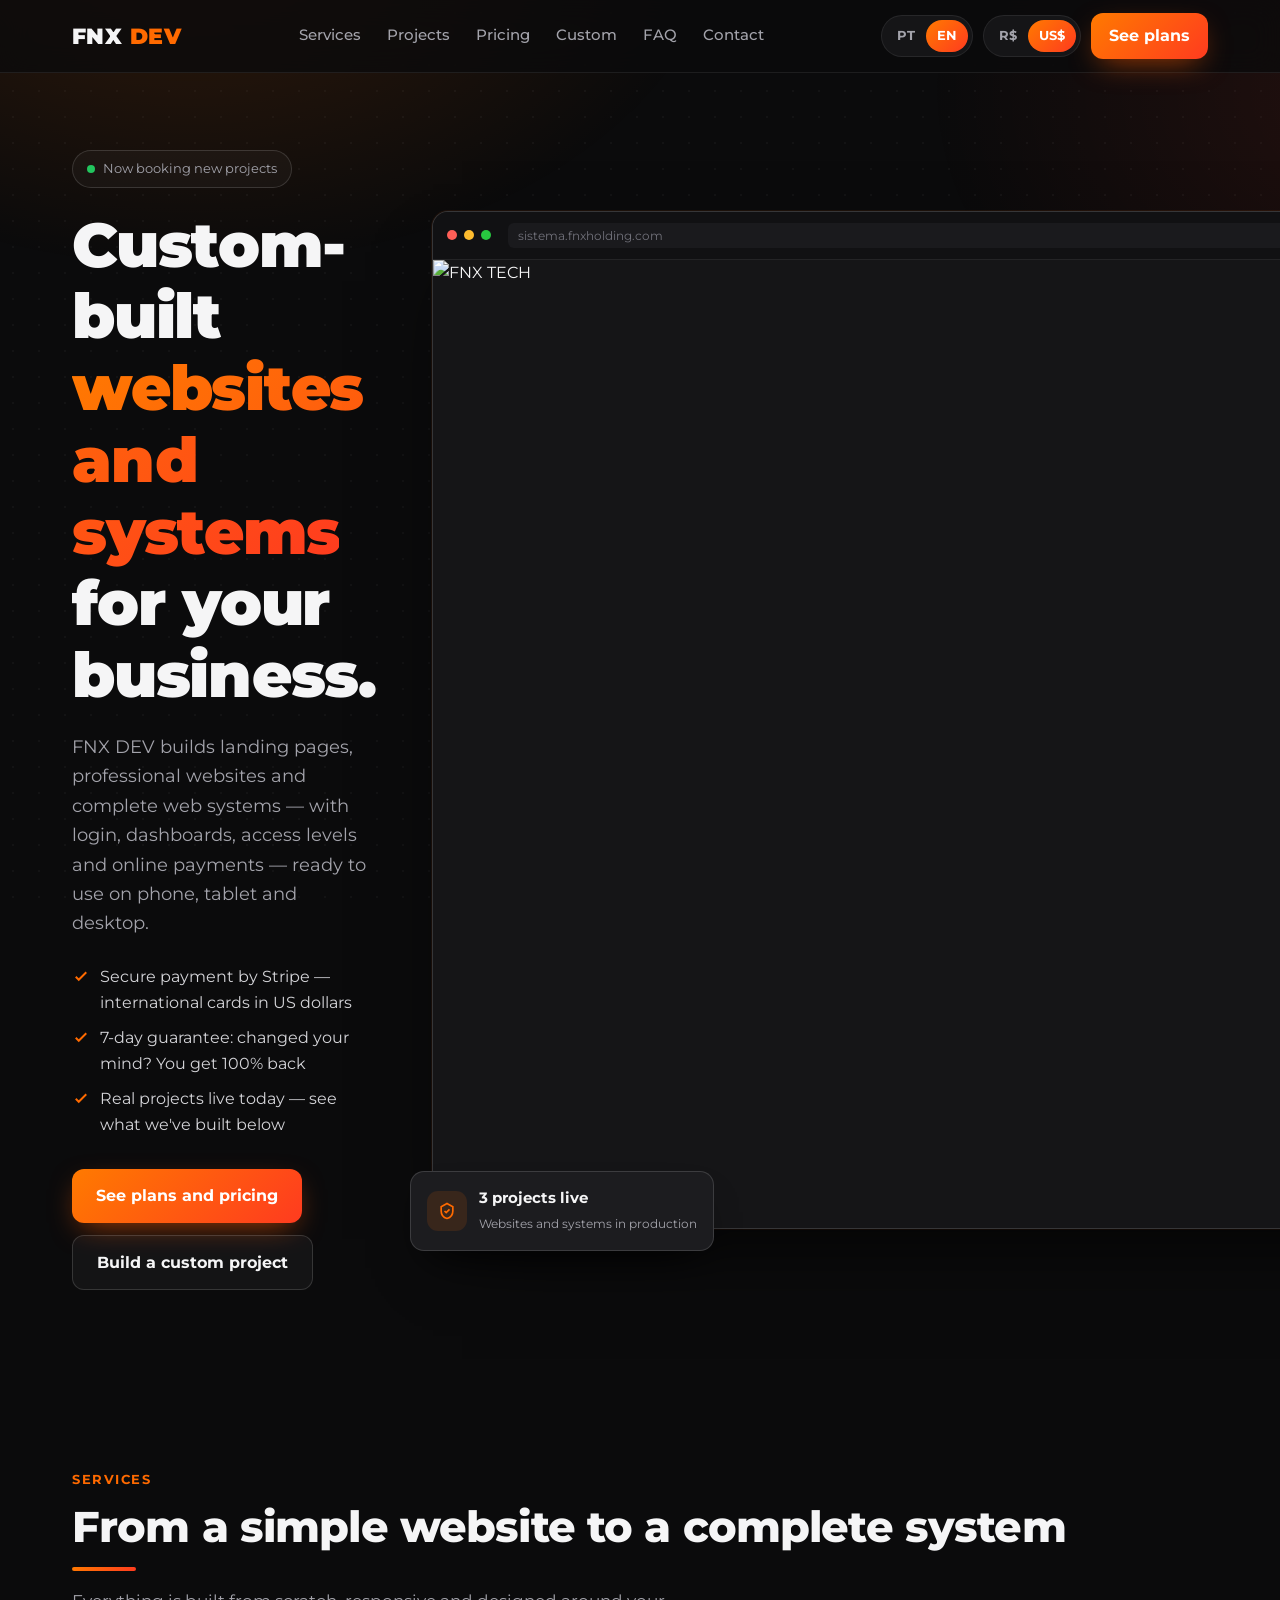
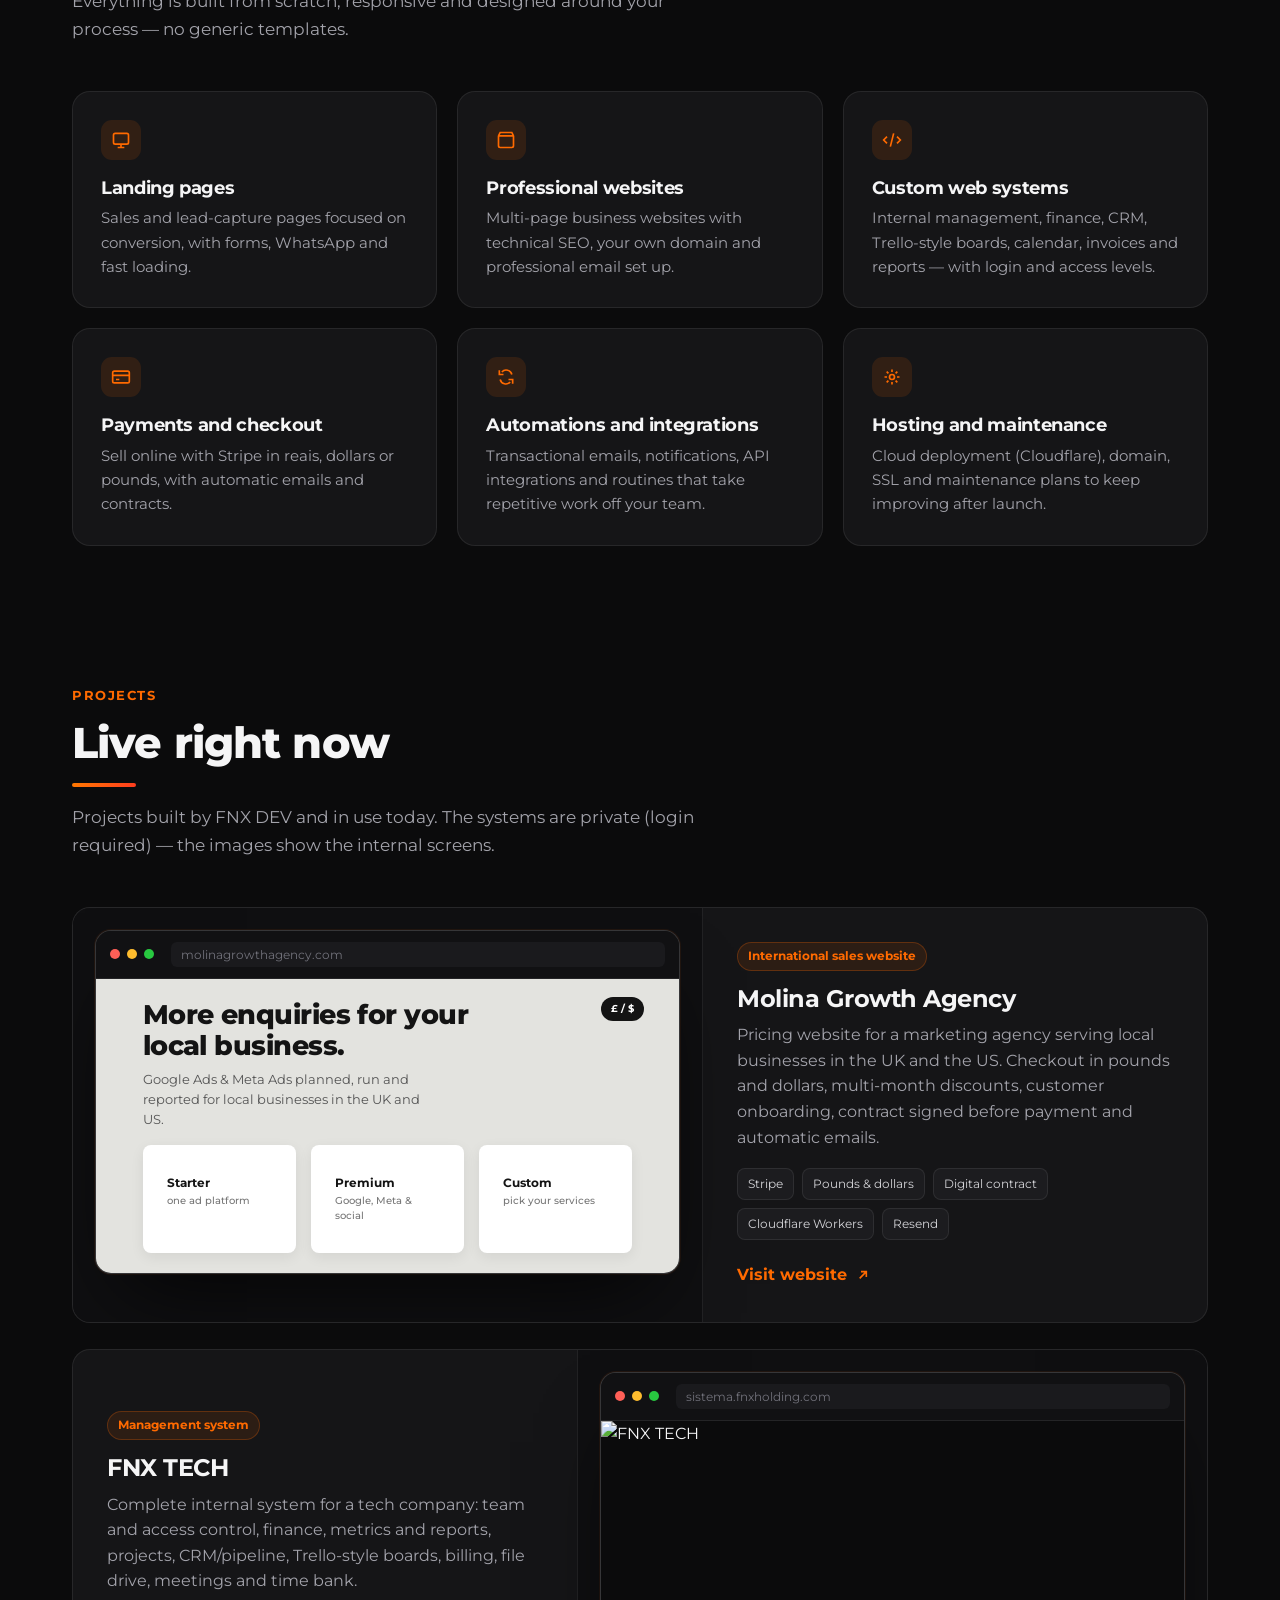
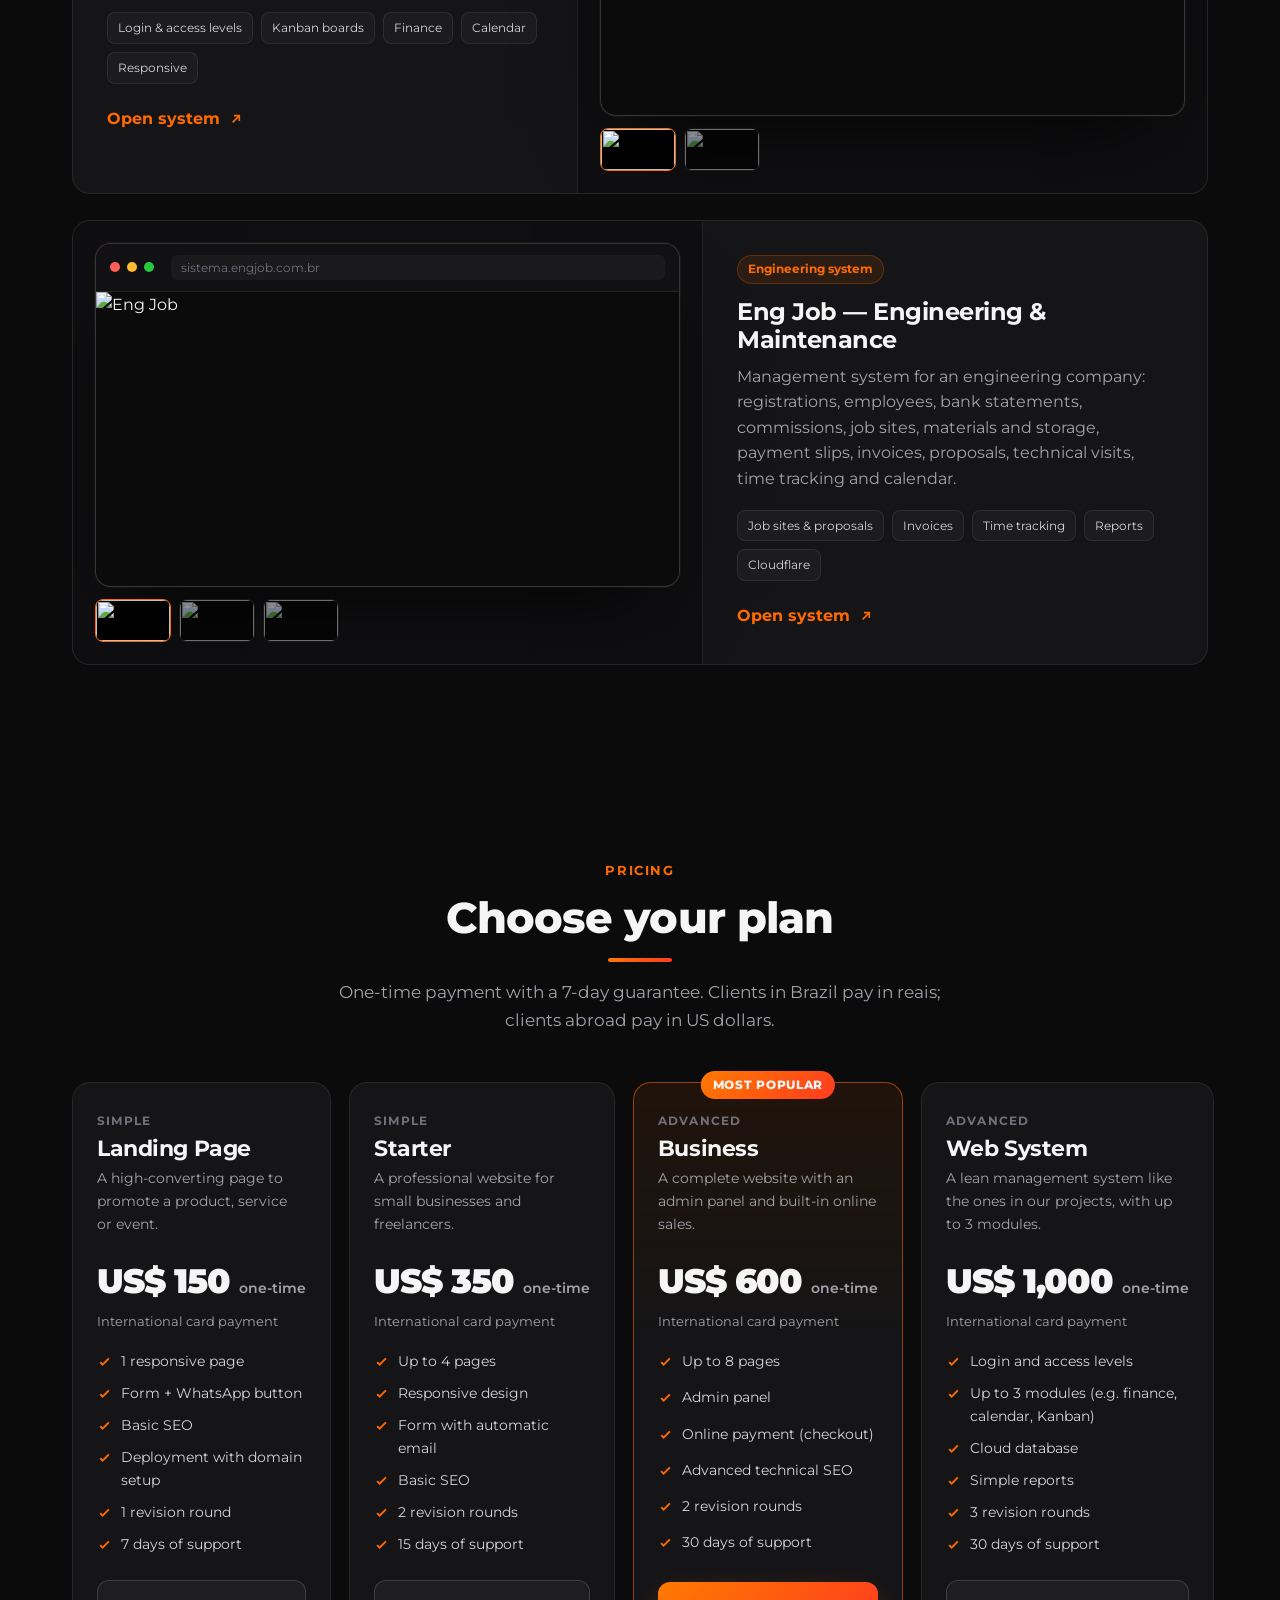
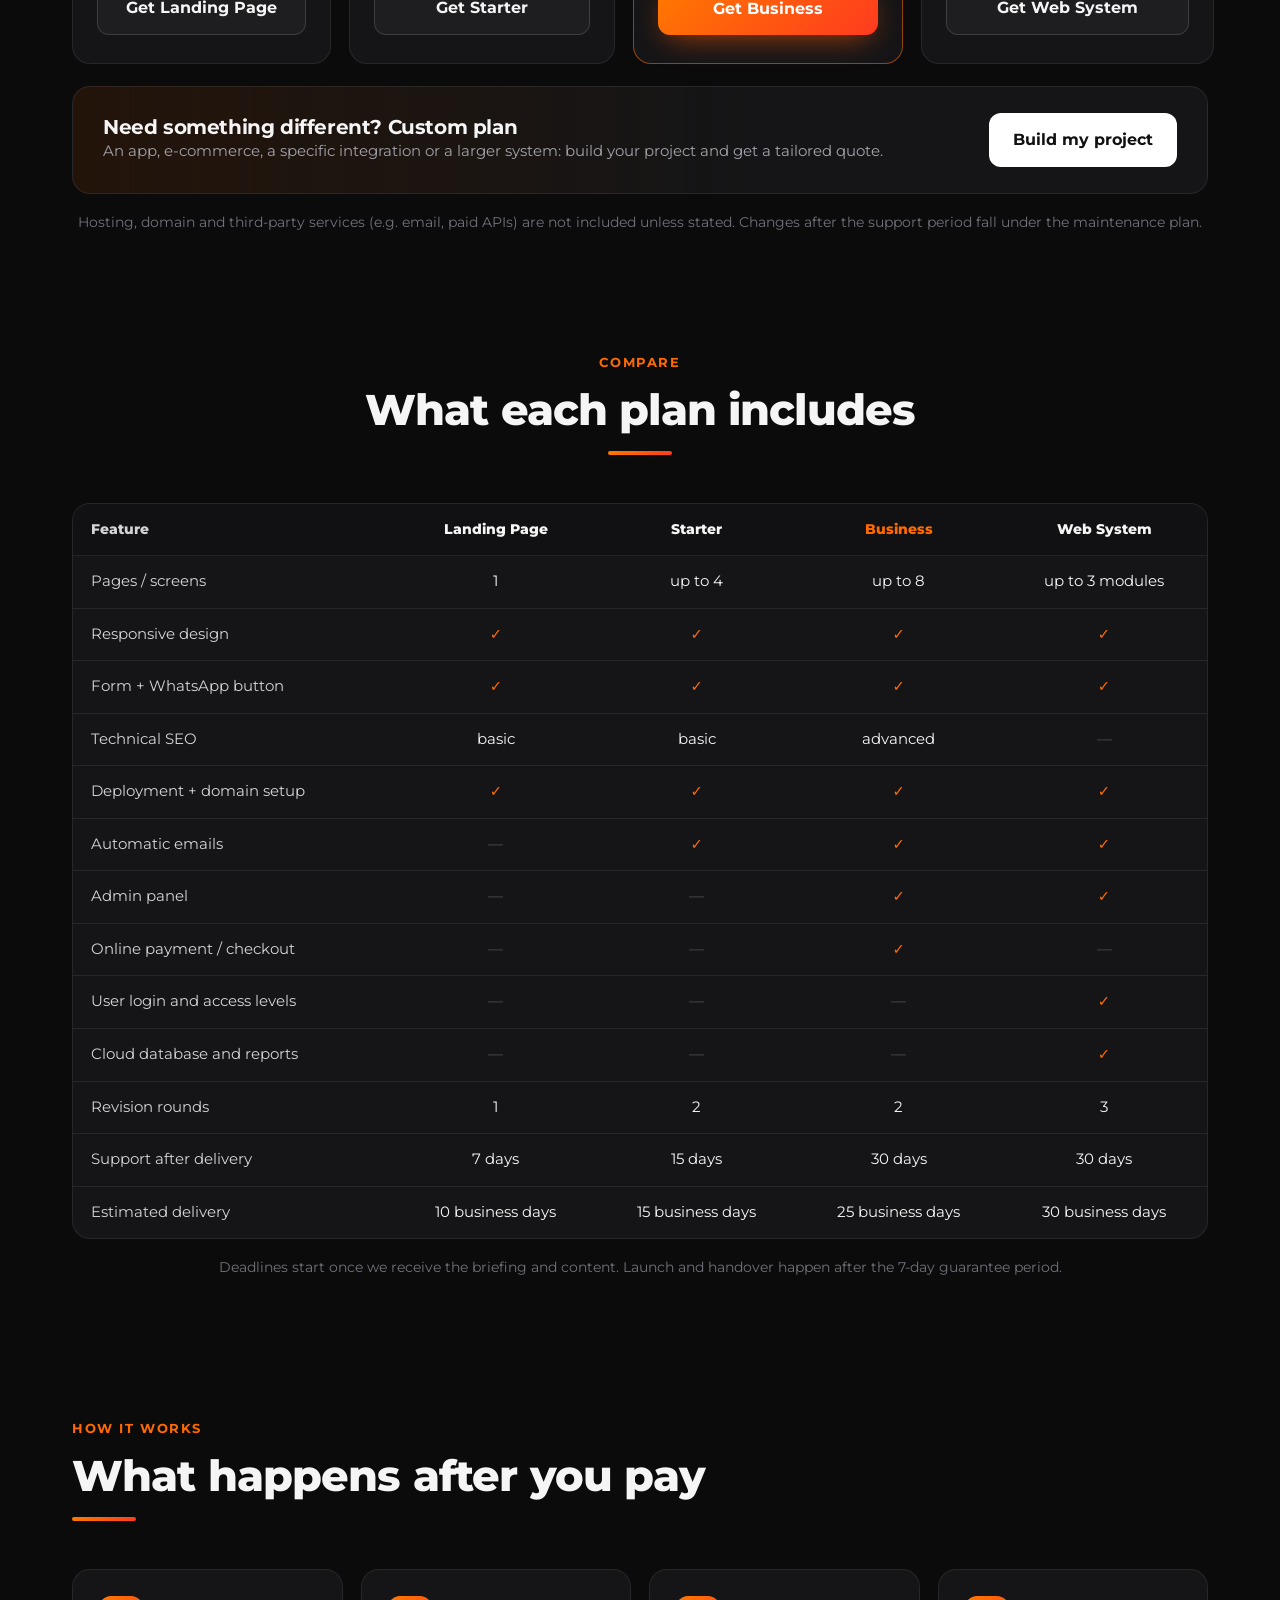
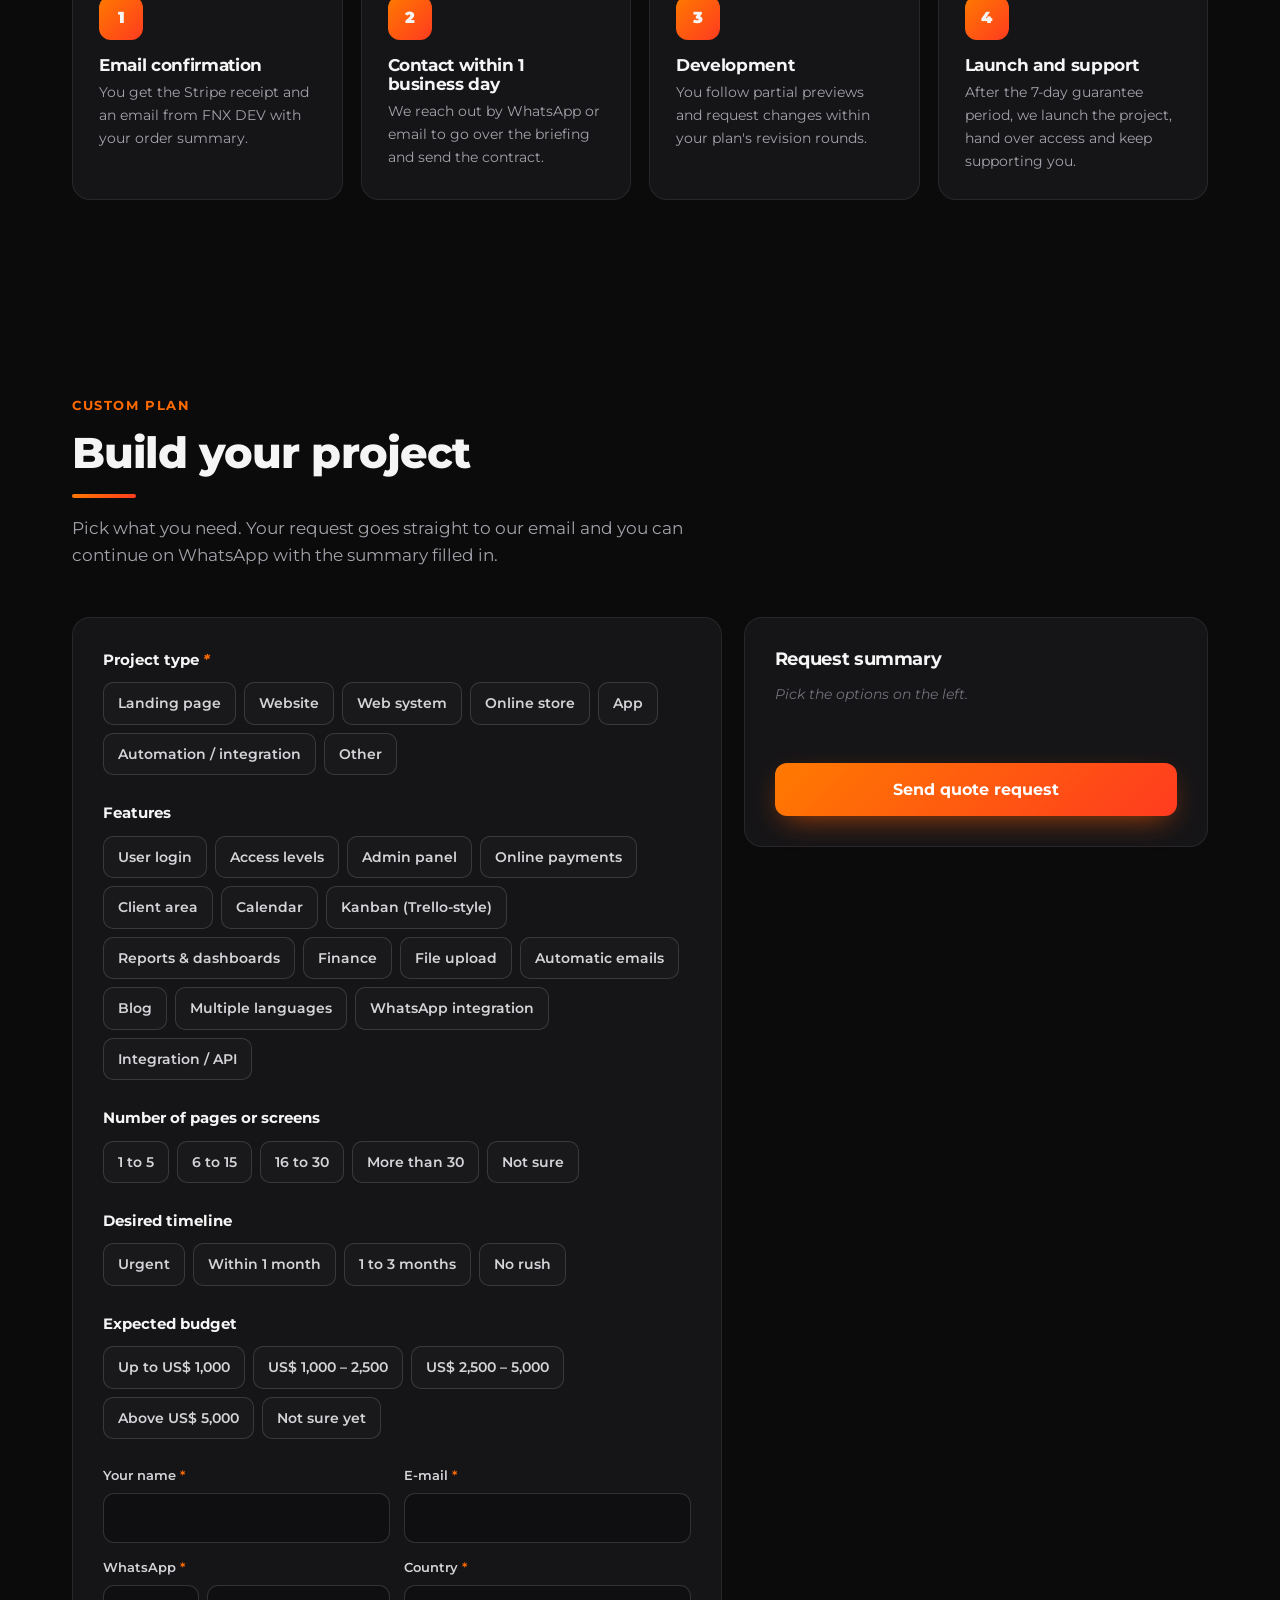
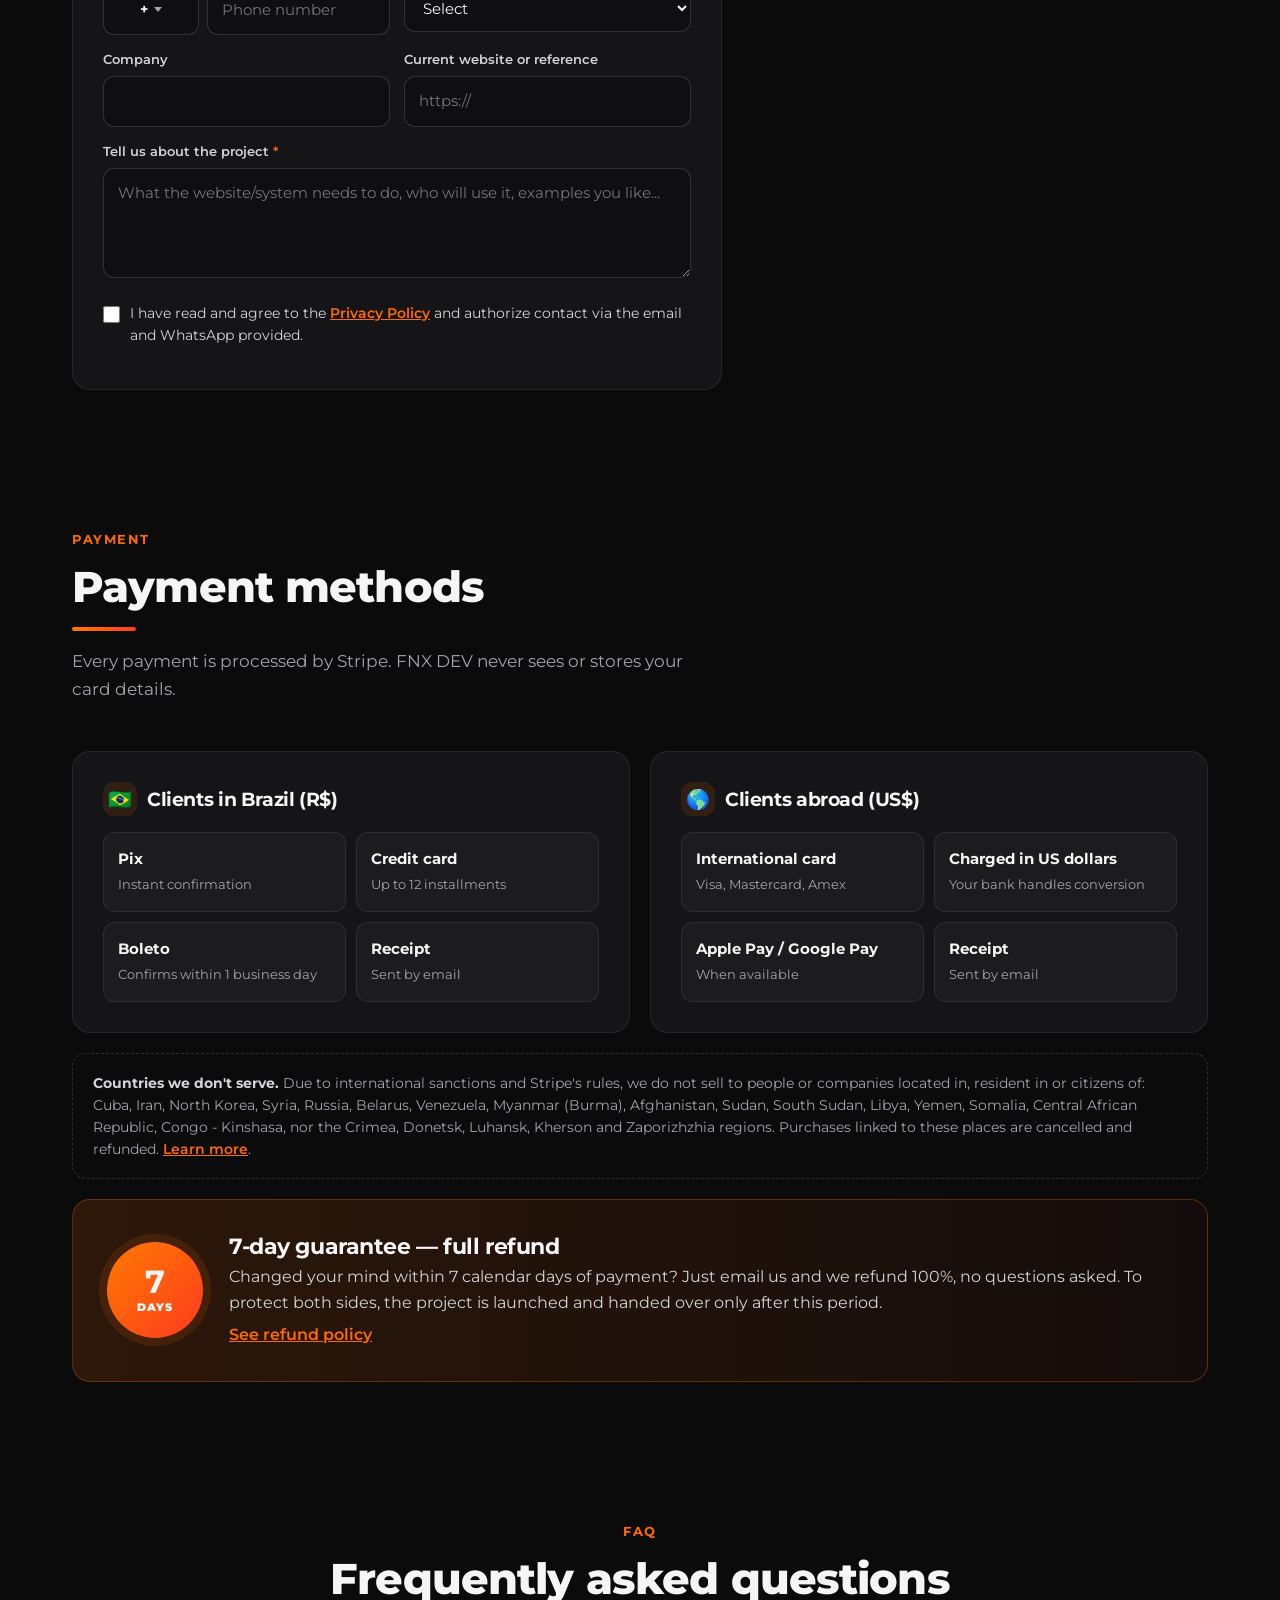
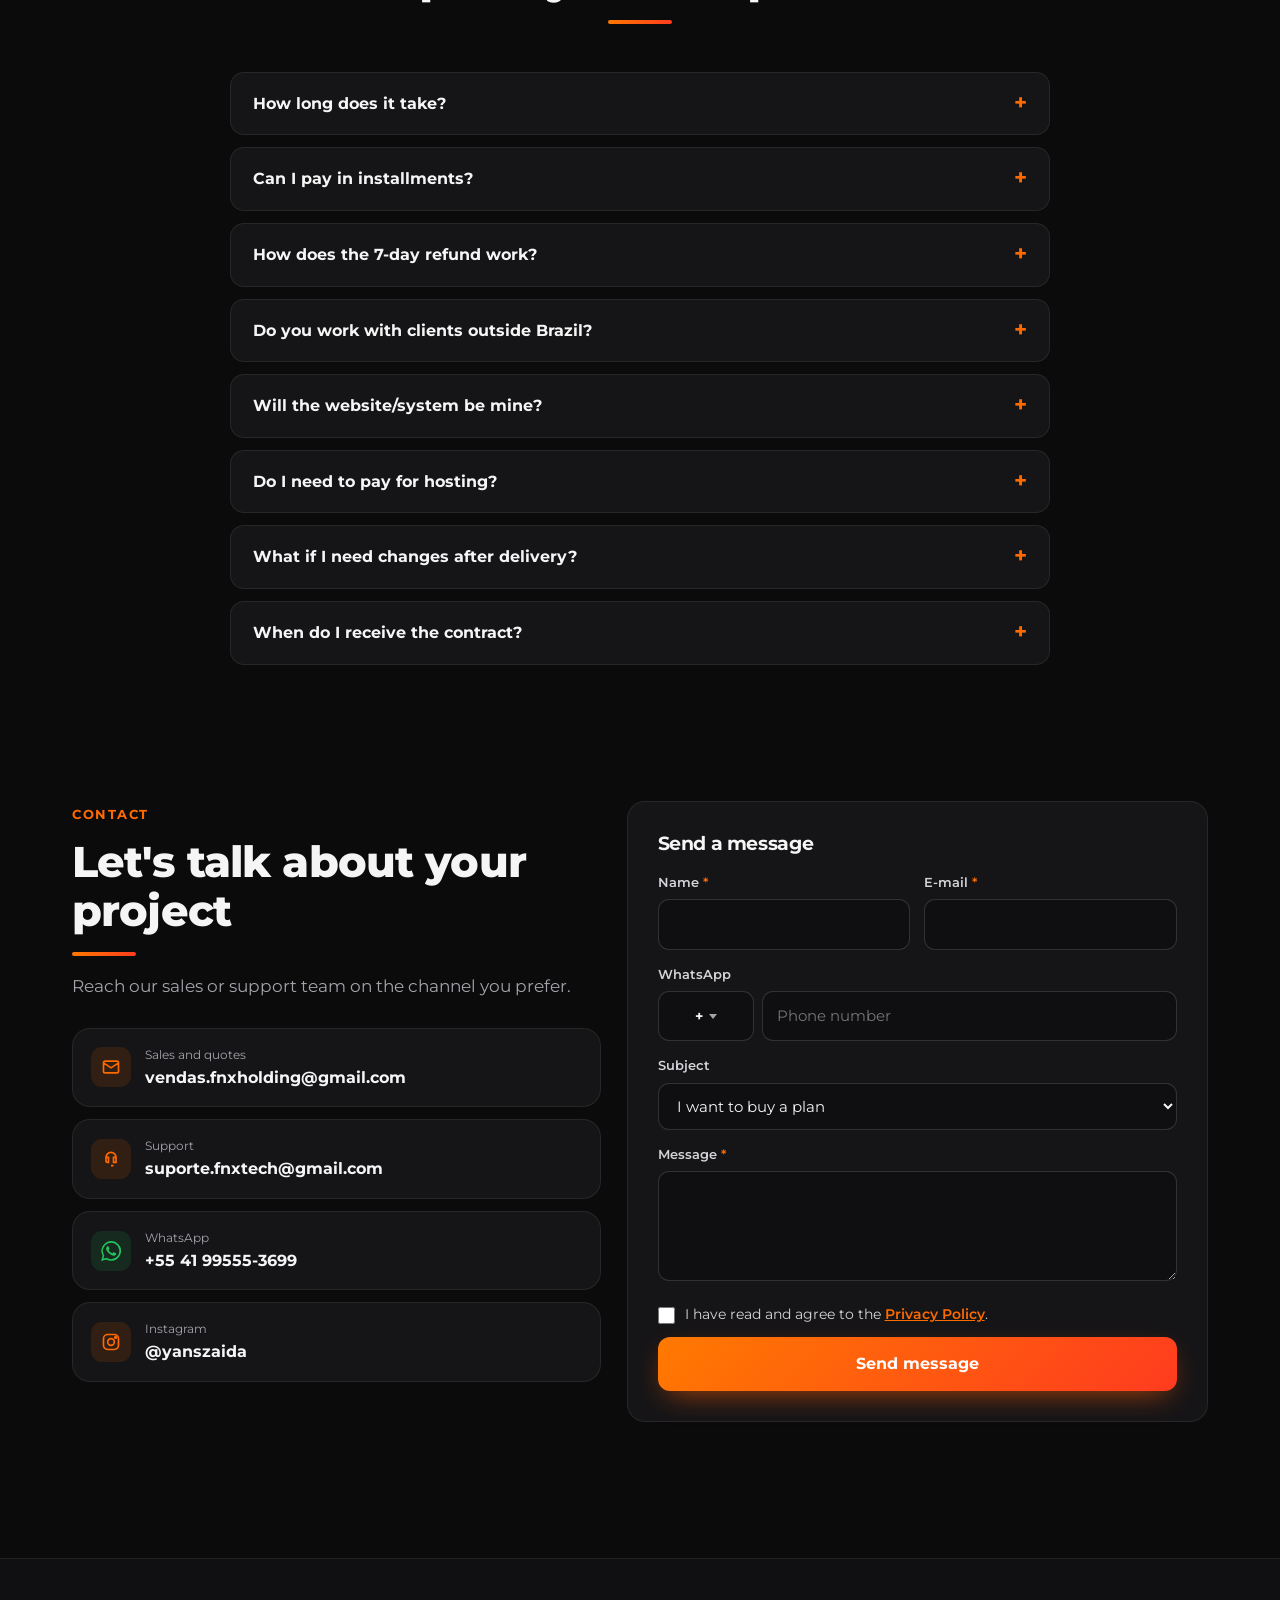
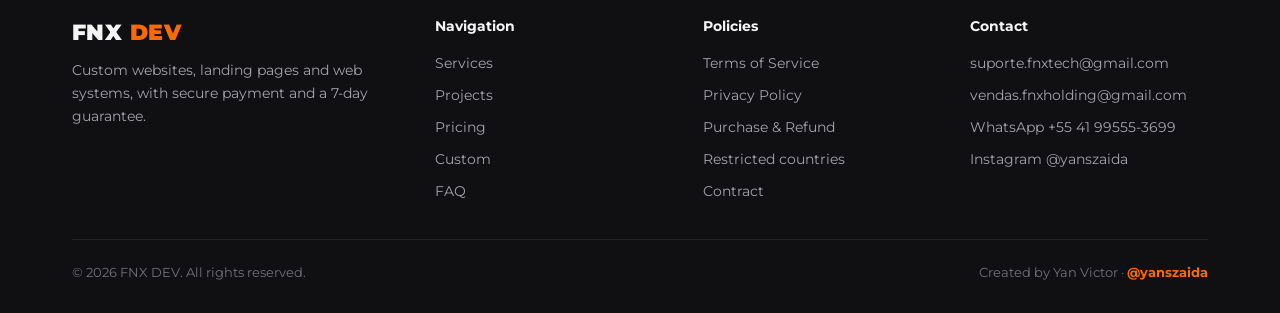
==== commit 7e4f36eb: "Seletor de pais no WhatsApp com formato de cada pais" ====
--- a/index.html
+++ b/index.html
@@ -181,6 +181,14 @@
 .field select option{background:#151517}
 .field small{display:block;color:var(--dim);font-size:.76rem;margin-top:5px}
 .field.bad input,.field.bad select,.field.bad textarea{border-color:var(--err)}
+.tel-wrap{display:flex;gap:8px}
+.tel-wrap .tel-num{flex:1;min-width:0}
+.ddi{position:relative;flex:none;width:96px}
+.ddi-view{display:flex;align-items:center;justify-content:center;gap:6px;height:100%;min-height:46px;background:#0f0f11;border:1px solid var(--line2);border-radius:11px;font-size:.9rem;font-weight:700;padding:0 10px;white-space:nowrap;transition:border-color .15s,box-shadow .15s}
+.ddi-view::after{content:"";width:0;height:0;border-left:4px solid transparent;border-right:4px solid transparent;border-top:5px solid var(--muted)}
+.ddi-sel{position:absolute;inset:0;width:100%;height:100%;opacity:0;cursor:pointer;font-size:16px}
+.ddi:focus-within .ddi-view{border-color:var(--or);box-shadow:0 0 0 3px rgba(255,106,0,.18)}
+.field.bad .ddi-view{border-color:var(--err)}
 .hp{position:absolute;left:-9999px;width:1px;height:1px;opacity:0}
 .chk{display:flex;gap:10px;align-items:flex-start;font-size:.88rem;color:#d4d4d8;margin-bottom:12px;cursor:pointer}
 .chk input{margin-top:4px;accent-color:var(--or);width:17px;height:17px;flex:none}
@@ -601,7 +609,7 @@
         <div class="f-grid">
           <div class="field"><label><span data-en="Your name">Seu nome</span> <em>*</em></label><input name="nome" required autocomplete="name"></div>
           <div class="field"><label>E-mail <em>*</em></label><input name="email" type="email" required autocomplete="email"></div>
-          <div class="field"><label>WhatsApp <em>*</em></label><input name="telefone" type="tel" required autocomplete="tel" placeholder="+55 (41) 9 9999-9999" data-en-ph="+1 5550000000"></div>
+          <div class="field"><label>WhatsApp <em>*</em></label><div class="tel-wrap" data-tel><div class="ddi"><span class="ddi-view">BR +55</span><select class="ddi-sel" aria-label="País do telefone / Phone country"></select></div><input type="tel" class="tel-num" required autocomplete="tel-national" inputmode="tel"><input type="hidden" name="telefone"></div></div>
           <div class="field"><label><span data-en="Country">País</span> <em>*</em></label><select name="pais" required data-countries></select></div>
           <div class="field"><label data-en="Company">Empresa</label><input name="empresa" autocomplete="organization"></div>
           <div class="field"><label data-en="Current website or reference">Site atual ou referência</label><input name="referencia" placeholder="https://"></div>
@@ -714,7 +722,7 @@
       <div class="f-grid">
         <div class="field"><label><span data-en="Name">Nome</span> <em>*</em></label><input name="nome" required autocomplete="name"></div>
         <div class="field"><label>E-mail <em>*</em></label><input name="email" type="email" required autocomplete="email"></div>
-        <div class="field full"><label>WhatsApp</label><input name="telefone" type="tel" autocomplete="tel" placeholder="+55 (41) 9 9999-9999" data-en-ph="+1 5550000000"></div>
+        <div class="field full"><label>WhatsApp</label><div class="tel-wrap" data-tel><div class="ddi"><span class="ddi-view">BR +55</span><select class="ddi-sel" aria-label="País do telefone / Phone country"></select></div><input type="tel" class="tel-num" autocomplete="tel-national" inputmode="tel"><input type="hidden" name="telefone"></div></div>
         <div class="field full"><label data-en="Subject">Assunto</label>
           <select name="assunto">
             <option value="Quero contratar um plano" data-en="I want to buy a plan">Quero contratar um plano</option>
@@ -789,7 +797,7 @@
         <div class="f-grid">
           <div class="field full"><label><span data-en="Full name">Nome completo</span> <em>*</em></label><input name="nome" required autocomplete="name"></div>
           <div class="field"><label>E-mail <em>*</em></label><input name="email" type="email" required autocomplete="email"><small data-en="Your receipt and contract go to this email.">O recibo e o contrato vão para este e-mail.</small></div>
-          <div class="field"><label>WhatsApp <em>*</em></label><input name="telefone" type="tel" required autocomplete="tel" placeholder="+55 (41) 9 9999-9999" data-en-ph="+1 5550000000"></div>
+          <div class="field"><label>WhatsApp <em>*</em></label><div class="tel-wrap" data-tel><div class="ddi"><span class="ddi-view">BR +55</span><select class="ddi-sel" aria-label="País do telefone / Phone country"></select></div><input type="tel" class="tel-num" required autocomplete="tel-national" inputmode="tel"><input type="hidden" name="telefone"></div></div>
           <div class="field"><label><span data-en="Country">País</span> <em>*</em></label><select name="pais" required data-countries></select></div>
           <div class="field"><label id="doc-label"></label><input name="documento" required autocomplete="off"><small id="doc-help"></small></div>
           <div class="field"><label><span data-en="City / State">Cidade / Estado</span> <em>*</em></label><input name="cidade" required autocomplete="address-level2"></div>
@@ -866,7 +874,7 @@
   pt:{ unico:'único', parcelas:'ou até 12x no cartão', cartaoInt:'Cartão internacional', pop:'MAIS ESCOLHIDO', contratar:'Contratar', plano:'Plano',
        pagUnico:'pagamento único', ate12:'até 12x no cartão', docBR:'CPF ou CNPJ', docEX:'Documento / Tax ID', docHelpBR:'Necessário para o contrato e a nota.',
        docHelpEX:'Passaporte, ID nacional ou número fiscal da empresa.', obrig:'Preencha os campos obrigatórios destacados.', paisNao:'Infelizmente não atendemos o país selecionado.',
-       docInv:'CPF ou CNPJ inválido.', telInv:'WhatsApp inválido. Use o formato +55 (41) 9 9999-9999.', marque:'Para continuar, marque todas as confirmações.', escolhaTipo:'Escolha o tipo de projeto.',
+       docInv:'CPF ou CNPJ inválido.', telInv:'WhatsApp inválido. Confira o país e o número com DDD.', telNum:'Número com DDD', telNumEx:'Número', marque:'Para continuar, marque todas as confirmações.', escolhaTipo:'Escolha o tipo de projeto.',
        enviado:'Pedido enviado! Respondemos em até 1 dia útil. Você também recebeu uma cópia por e-mail.', msgOk:'Mensagem enviada! Retornamos em breve.',
        falha:'Não foi possível enviar agora. Tente novamente ou fale com a gente pelo WhatsApp.', vazio:'Marque as opções ao lado.', selecione:'Selecione',
        r:{plano:'Plano',nome:'Nome',email:'E-mail',tel:'WhatsApp',docBR:'CPF/CNPJ',docEX:'Documento',empresa:'Empresa',end:'Endereço',total:'Total'},
@@ -876,7 +884,7 @@
   en:{ unico:'one-time', parcelas:'', cartaoInt:'International card payment', pop:'MOST POPULAR', contratar:'Get', plano:'Plan',
        pagUnico:'one-time payment', ate12:'', docBR:'CPF or CNPJ', docEX:'ID / Tax number', docHelpBR:'Required for the contract and invoice.',
        docHelpEX:'Passport, national ID or company tax number.', obrig:'Please fill in the highlighted required fields.', paisNao:"Sorry, we don't serve the selected country.",
-       docInv:'Invalid CPF or CNPJ.', telInv:'Invalid WhatsApp number. Include the country code, e.g. +1 5550000000.', marque:'To continue, please tick all confirmations.', escolhaTipo:'Choose the project type.',
+       docInv:'Invalid CPF or CNPJ.', telInv:'Invalid WhatsApp number. Check the country and the number.', telNum:'Number with area code', telNumEx:'Phone number', marque:'To continue, please tick all confirmations.', escolhaTipo:'Choose the project type.',
        enviado:"Request sent! We'll reply within 1 business day. A copy was sent to your email.", msgOk:"Message sent! We'll get back to you soon.",
        falha:"We couldn't send it right now. Please try again or reach us on WhatsApp.", vazio:'Pick the options on the left.', selecione:'Select',
        r:{plano:'Plan',nome:'Name',email:'Email',tel:'WhatsApp',docBR:'CPF/CNPJ',docEX:'ID / Tax number',empresa:'Company',end:'Address',total:'Total'},
@@ -965,6 +973,7 @@
     sel.value = atual;
   });
   $('#blocked-list').textContent = ' ' + BLOQUEADOS.map(nomePais).join(', ');
+  preencheDDI();
 }
 
 /* ---------- validação ---------- */
@@ -992,28 +1001,19 @@
   return calc(12)===+c[12]&&calc(13)===+c[13]; }
 
 
-/* ---------- máscara do WhatsApp (adapta ao país) ----------
-   Brasil: +55 (41) 9 9555-3699  (fixo: +55 (41) 3333-4444)
-   Outros países: formato oficial de cada país, pela biblioteca libphonenumber
-   (arquivo assets/js/libphonenumber-min.js). Ex.: +1 213 373 4253 · +351 912 345 678 · +44 7400 123456 */
-const LPN = window.libphonenumber || null;   // se o arquivo não carregar, o campo continua funcionando sem formatação
-function paisDoTel(input){
-  const sel = input.form && input.form.querySelector('[data-countries]');
-  return sel ? sel.value : (lang === 'en' ? '' : 'BR');
-}
-function ddi(pais){ try { return pais && LPN ? String(LPN.getCountryCallingCode(pais)) : ''; } catch(e){ return ''; } }
-
-function formataBR(bruto, d){
-  const semEspaco = bruto.replace(/\s/g, '');
-  if (semEspaco === '+55') return '+55 (';
-  if (bruto.startsWith('+') && !bruto.startsWith('+55')) {     // número de outro país digitado com +
-    if ('+55'.startsWith(semEspaco)) return semEspaco;
-    return formataIntl('+' + d, '');
-  }
-  if (bruto.startsWith('+55') || (d.startsWith('55') && d.length >= 12)) d = d.slice(2);
+/* ---------- WhatsApp: seletor de país + número no padrão do país ----------
+   [ BR +55 ▾ ] [ (41) 9 9555-3699 ]
+   - O código acompanha o campo "País" do formulário, até a pessoa trocar o código à mão.
+   - Brasil: (41) 9 9555-3699 / fixo (41) 3333-4444. Outros países: padrão oficial (biblioteca libphonenumber).
+   - O valor enviado (campo escondido "telefone") sai completo: +55 (41) 9 9555-3699, +1 213-373-4253, +351 912 345 678... */
+const LPN = window.libphonenumber || null;
+function ddi(pais){ try { return pais && LPN ? String(LPN.getCountryCallingCode(pais)) : (pais === 'BR' ? '55' : ''); } catch(e){ return ''; } }
+const telEl = form => form.querySelector('.tel-num');
+
+function formataBR(d){
   d = d.slice(0, 11);
   if (!d) return '';
-  let out = '+55 (' + d.slice(0, 2);
+  let out = '(' + d.slice(0, 2);
   if (d.length <= 2) return out;
   out += ') ';
   let n = d.slice(2);
@@ -1029,53 +1029,104 @@
   }
   return out;
 }
-function formataIntl(bruto, pais){
-  let d = bruto.replace(/\D/g, '');
-  if (!d) return bruto.trim() === '+' ? '+' : '';
+function formataNacional(d, pais){
+  if (pais === 'BR') return formataBR(d);
   const cod = ddi(pais);
-  // digitou sem "+": coloca o código do país escolhido na frente (e tira o 0 de discagem local)
-  if (!bruto.trim().startsWith('+') && cod && !d.startsWith(cod)) {
-    if (d[0] === '0' && pais !== 'IT') d = d.slice(1);
-    d = cod + d;
+  d = d.slice(0, 15 - cod.length);
+  if (!LPN || !d) return d;
+  try {
+    const f = new LPN.AsYouType().input('+' + cod + d);          // ex.: +44 7400 123456
+    return f.startsWith('+' + cod) ? f.slice(cod.length + 1).trim() : d;
+  } catch(e){ return d; }
+}
+function numeroCompleto(d, pais){
+  if (!d) return '';
+  if (pais === 'BR') return '+55 ' + formataBR(d);
+  if (LPN) { try { return LPN.parsePhoneNumber(d, pais).formatInternational(); } catch(e){} }
+  return '+' + ddi(pais) + ' ' + d;
+}
+function telValido(el){
+  const wrap = el.closest('[data-tel]'), d = el.value.replace(/\D/g, '');
+  if (!d) return !el.required;
+  const pais = wrap.querySelector('.ddi-sel').value;
+  if (pais === 'BR') return d.length === 10 || d.length === 11;      // DDD + 8 ou 9 dígitos
+  if (LPN) { try { return LPN.isPossiblePhoneNumber(d, pais); } catch(e){} }
+  return d.length >= 6 && d.length <= 14;
+}
+function atualizaTel(wrap){
+  const sel = wrap.querySelector('.ddi-sel'), num = wrap.querySelector('.tel-num'), pais = sel.value;
+  wrap.querySelector('.ddi-view').textContent = `${pais} +${ddi(pais)}`;
+  num.placeholder = pais === 'BR' ? '(41) 9 9999-9999' : T().telNumEx;
+  const d = num.value.replace(/\D/g, '');
+  num.value = formataNacional(d, pais);
+  num.dataset.dig = num.value.replace(/\D/g, '');
+  wrap.querySelector('input[type=hidden]').value = numeroCompleto(num.dataset.dig, pais);
+}
+function paisPadraoTel(wrap){
+  const selPais = wrap.closest('form').querySelector('[data-countries]');
+  return (selPais && selPais.value) || (lang === 'en' ? 'US' : 'BR');
+}
+function preencheDDI(){
+  const lista = ISO.filter(c => !BLOQUEADOS.includes(c) && ddi(c))
+    .map(c => ({c, n:nomePais(c), cod:ddi(c)}))
+    .sort((a,b) => a.c==='BR' ? -1 : b.c==='BR' ? 1 : a.n.localeCompare(b.n, lang==='en'?'en':'pt-BR'));
+  $$('[data-tel]').forEach(wrap => {
+    const sel = wrap.querySelector('.ddi-sel');
+    const atual = sel.value || paisPadraoTel(wrap);
+    sel.innerHTML = lista.map(p => `<option value="${p.c}">${esc(p.n)} (+${p.cod})</option>`).join('');
+    sel.value = atual;
+    atualizaTel(wrap);
+  });
+}
+// troca manual do código do telefone
+document.addEventListener('change', e => {
+  if (e.target.matches('.ddi-sel')) { e.target.dataset.manual = '1'; atualizaTel(e.target.closest('[data-tel]')); return; }
+  // trocou o "País" do formulário → o código do telefone acompanha (se a pessoa não escolheu outro à mão)
+  if (e.target.matches('[data-countries]') && e.target.form && e.target.value) {
+    const wrap = e.target.form.querySelector('[data-tel]');
+    if (!wrap) return;
+    const sel = wrap.querySelector('.ddi-sel');
+    const num = wrap.querySelector('.tel-num');
+    // só acompanha se a pessoa não escolheu o código à mão e o número ainda não está completo
+    if (!sel.dataset.manual && !(num.value && telValido(num))) { sel.value = e.target.value; atualizaTel(wrap); }
   }
-  d = d.slice(0, 15);
-  if (!LPN) return '+' + d;
-  try { return new LPN.AsYouType().input('+' + d); } catch(e){ return '+' + d; }
-}
-function formataTel(valor, pais){
-  const bruto = String(valor || '').trim();
-  return pais === 'BR' ? formataBR(bruto, bruto.replace(/\D/g, '')) : formataIntl(bruto, pais);
-}
-function telValido(el){
-  const d = el.value.replace(/\D/g, '');
-  if (!d) return !el.required;
-  if (el.value.startsWith('+55 (')) return d.length === 12 || d.length === 13;   // 55 + DDD + 8 ou 9 dígitos
-  if (LPN) { try { return LPN.isPossiblePhoneNumber('+' + d); } catch(e){} }
-  return d.length >= 8 && d.length <= 15;
-}
-function placeholderTel(tel, pais){
-  if (pais === 'BR') tel.placeholder = '+55 (41) 9 9999-9999';
-  else if (ddi(pais)) tel.placeholder = '+' + ddi(pais) + ' …';
-}
+});
+// digitando o número
 document.addEventListener('input', e => {
   const el = e.target;
-  if (el.type !== 'tel') return;
-  const pais = paisDoTel(el), antes = el.dataset.dig || '';
-  let novo = formataTel(el.value, pais);
+  if (!el.matches('.tel-num')) return;
+  const wrap = el.closest('[data-tel]'), sel = wrap.querySelector('.ddi-sel');
+  let bruto = el.value.trim(), d = bruto.replace(/\D/g, '');
+  // colou/digitou com +código → descobre o país e separa o número
+  if (bruto.startsWith('+')) {
+    let achou = false;
+    if (LPN && d.length >= 2) {
+      try {
+        const a = new LPN.AsYouType(); a.input('+' + d);
+        const c = a.getCountry();
+        if (c && !BLOQUEADOS.includes(c) && sel.querySelector(`option[value="${c}"]`)) {
+          sel.value = c; sel.dataset.manual = '1'; d = a.getNationalNumber() || ''; achou = true;
+        }
+      } catch(err){}
+    }
+    if (!achou) {                                    // ainda digitando o código: deixa como está
+      el.value = '+' + d.slice(0, 15); el.dataset.dig = '';
+      wrap.querySelector('input[type=hidden]').value = el.value;
+      return;
+    }
+  } else if (sel.value === 'BR' && d.startsWith('55') && d.length >= 12) {
+    d = d.slice(2);                                  // colou 5541999999999
+  }
+  if (sel.value !== 'IT') d = d.replace(/^0+/, '');   // tira o 0 de discagem local (0xx)
+  const antes = el.dataset.dig || '';
   // apagou um símbolo (parêntese, espaço, traço)? apaga também o número antes dele
-  if (e.inputType === 'deleteContentBackward' && antes && novo.replace(/\D/g, '') === antes) {
-    novo = formataTel('+' + antes.slice(0, -1), pais);
-  }
-  el.value = novo;
-  el.dataset.dig = novo.replace(/\D/g, '');
+  if (e.inputType === 'deleteContentBackward' && antes && d === antes) d = d.slice(0, -1);
+  el.value = d;
+  atualizaTel(wrap);
 });
-document.addEventListener('change', e => {
-  if (!e.target.matches('[data-countries]') || !e.target.form) return;
-  const tel = e.target.form.querySelector('input[type="tel"]');
-  if (!tel) return;
-  placeholderTel(tel, e.target.value);
-  if (tel.value) { tel.value = formataTel(tel.value, e.target.value); tel.dataset.dig = tel.value.replace(/\D/g, ''); }
-});
+document.addEventListener('reset', e => setTimeout(() => {
+  $$('[data-tel]', e.target).forEach(w => { const s = w.querySelector('.ddi-sel'); delete s.dataset.manual; s.value = paisPadraoTel(w); atualizaTel(w); });
+}));
 
 async function api(path, data){
   data.idioma = lang;
@@ -1119,7 +1170,7 @@
 
 $('#to-step2').addEventListener('click', () => {
   const m = $('#co-msg1'), t = T(), f = coForm; clearMsg(m);
-  if (!valida(f)) return showMsg(m, !telValido(f.telefone) && f.telefone.value ? t.telInv : t.obrig);
+  if (!valida(f)) return showMsg(m, telEl(f).value && !telValido(telEl(f)) ? t.telInv : t.obrig);
   if (BLOQUEADOS.includes(f.pais.value)) return showMsg(m, t.paisNao);
   const br = f.pais.value === 'BR';
   if (br && !(cpfValido(f.documento.value) || cnpjValido(f.documento.value))) {
@@ -1191,7 +1242,7 @@
   const m = $('#custom-msg'), btn = $('#custom-btn'), t = T(); clearMsg(m);
   const d = dadosCustom();
   if (!d.tipo) return showMsg(m, t.escolhaTipo);
-  if (!valida(cf)) return showMsg(m, !telValido(cf.telefone) && cf.telefone.value ? t.telInv : t.obrig);
+  if (!valida(cf)) return showMsg(m, telEl(cf).value && !telValido(telEl(cf)) ? t.telInv : t.obrig);
   loading(btn, true);
   try {
     await api('/api/personalizado', d);
@@ -1209,7 +1260,7 @@
   e.preventDefault();
   const m = $('#contact-msg'), btn = $('#contact-btn'); clearMsg(m);
   if (!valida(ctf)) return showMsg(m, T().obrig);
-  if (ctf.telefone.value && !telValido(ctf.telefone)) { ctf.telefone.closest('.field').classList.add('bad'); return showMsg(m, T().telInv); }
+  if (telEl(ctf).value && !telValido(telEl(ctf))) { telEl(ctf).closest('.field').classList.add('bad'); return showMsg(m, T().telInv); }
   const fd = Object.fromEntries(new FormData(ctf)); fd.aceite = !!fd.aceite;
   loading(btn, true);
   try { await api('/api/contato', fd); showMsg(m, T().msgOk, 'ok'); ctf.reset(); }
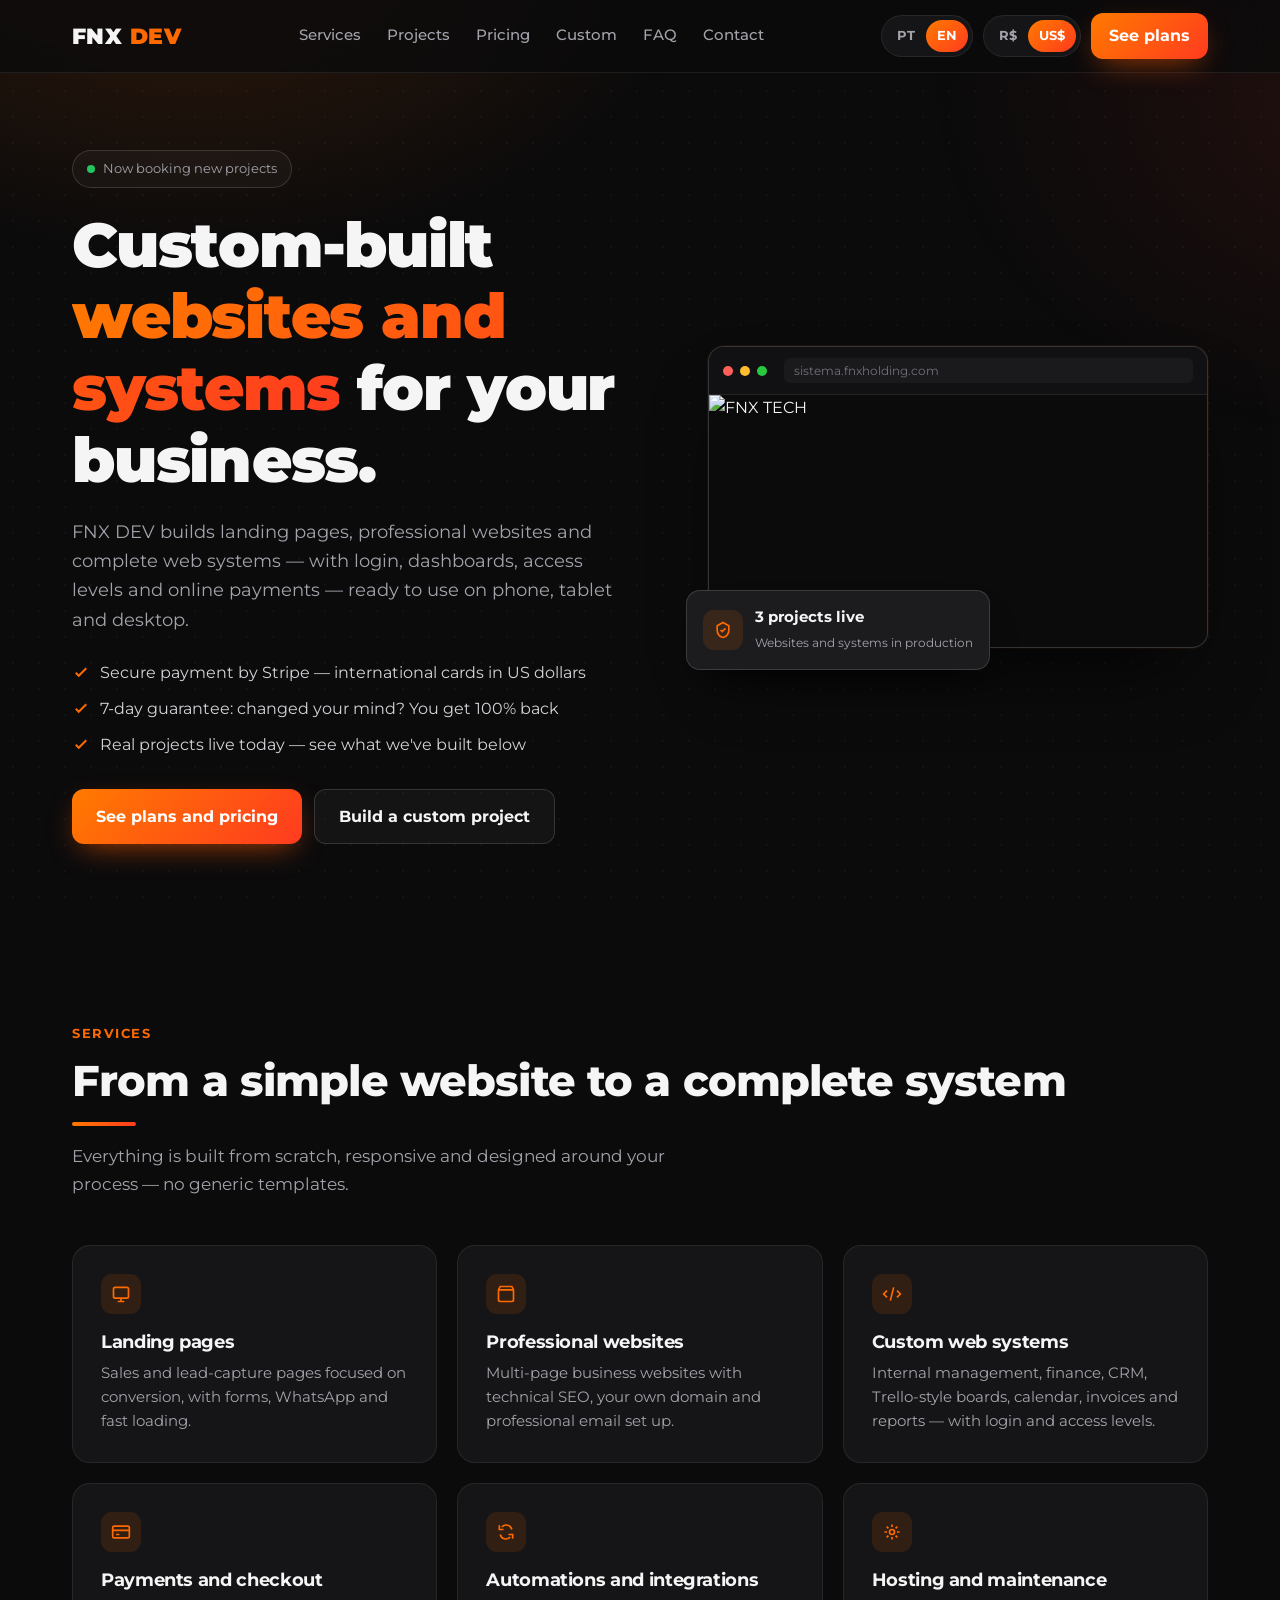
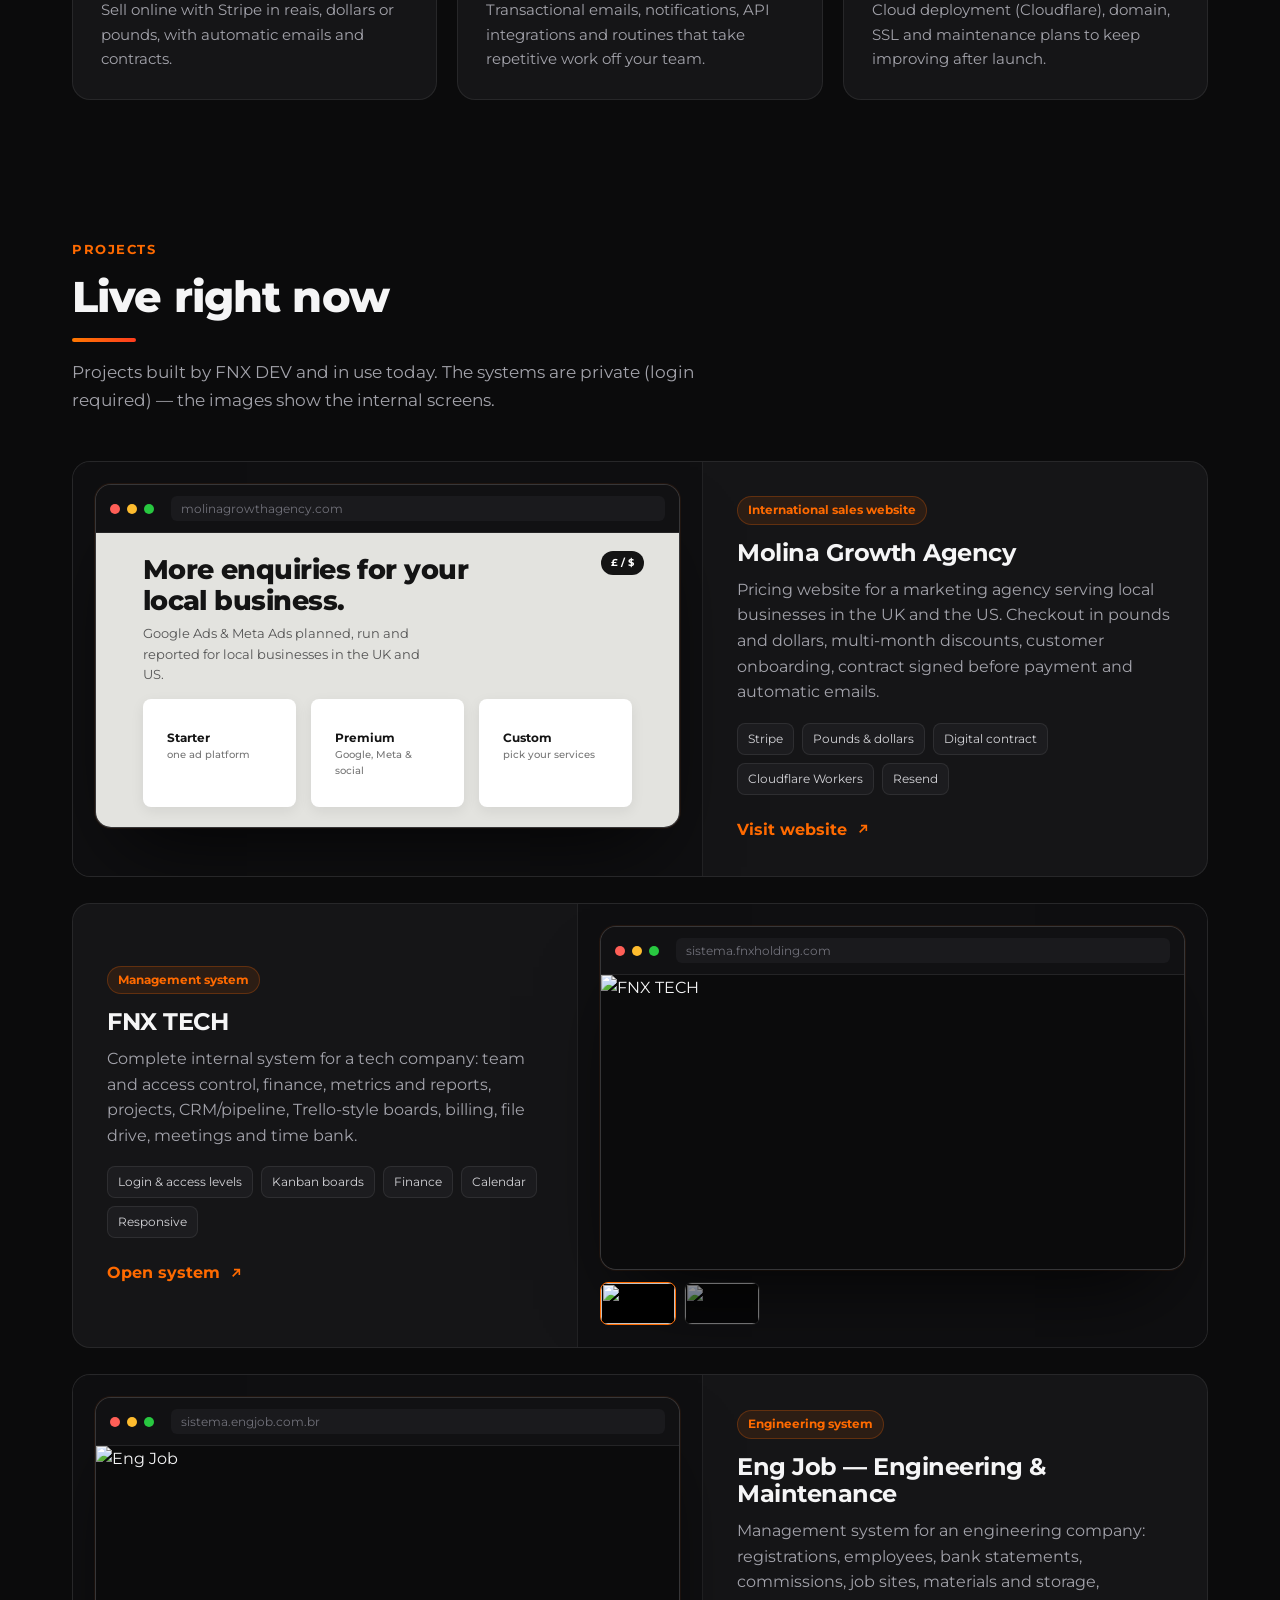
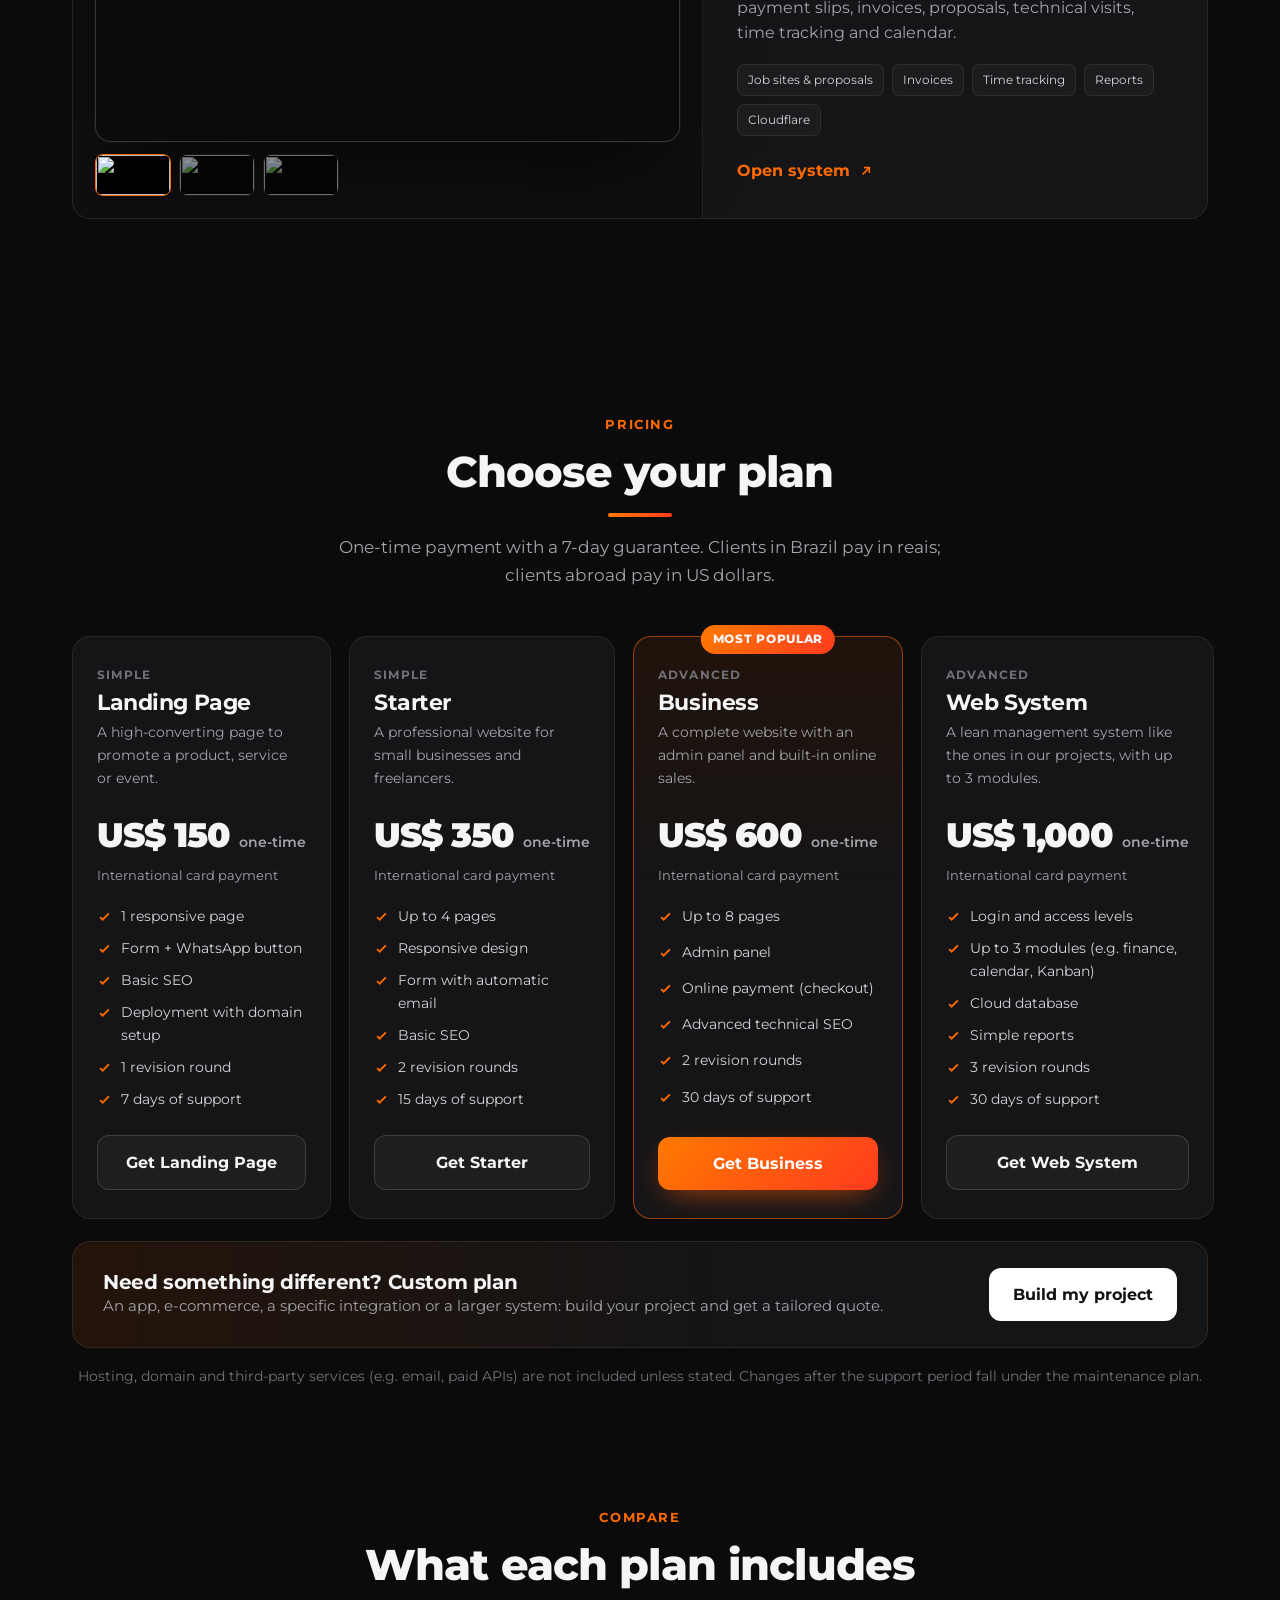
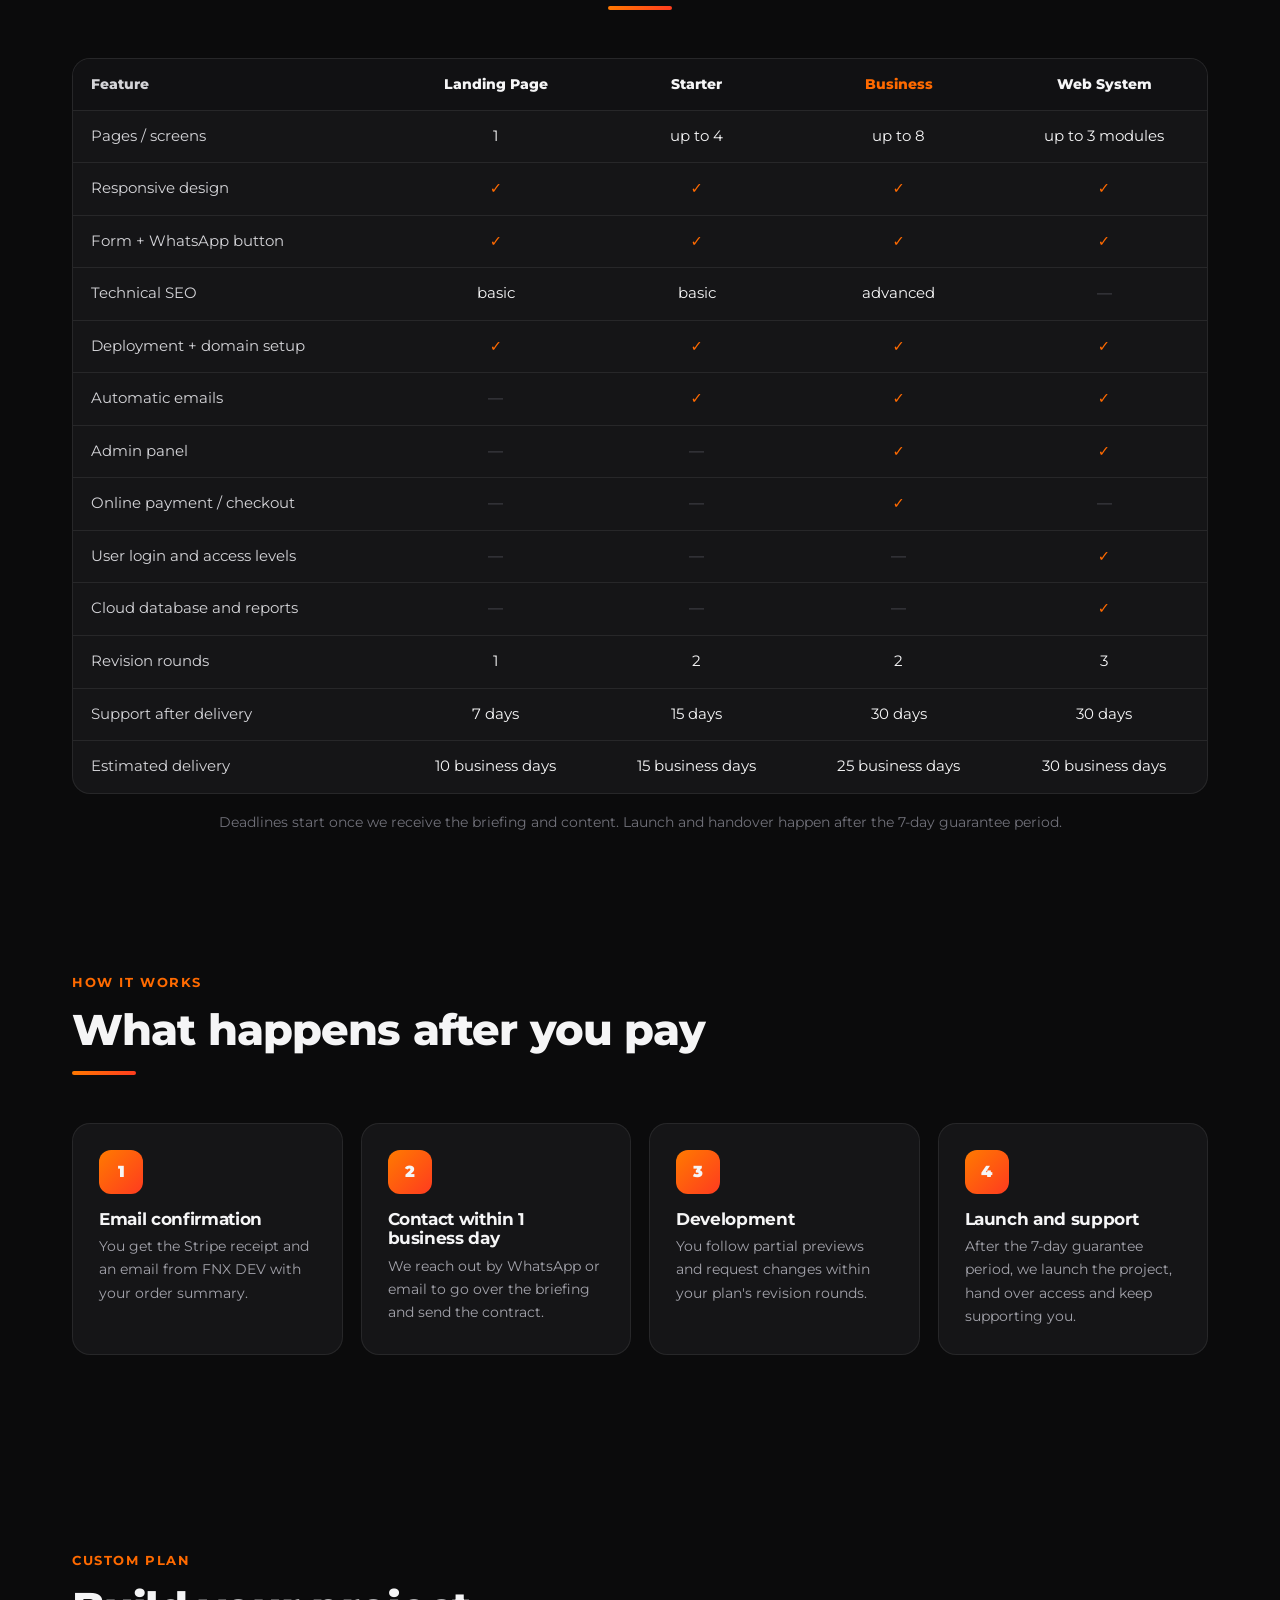
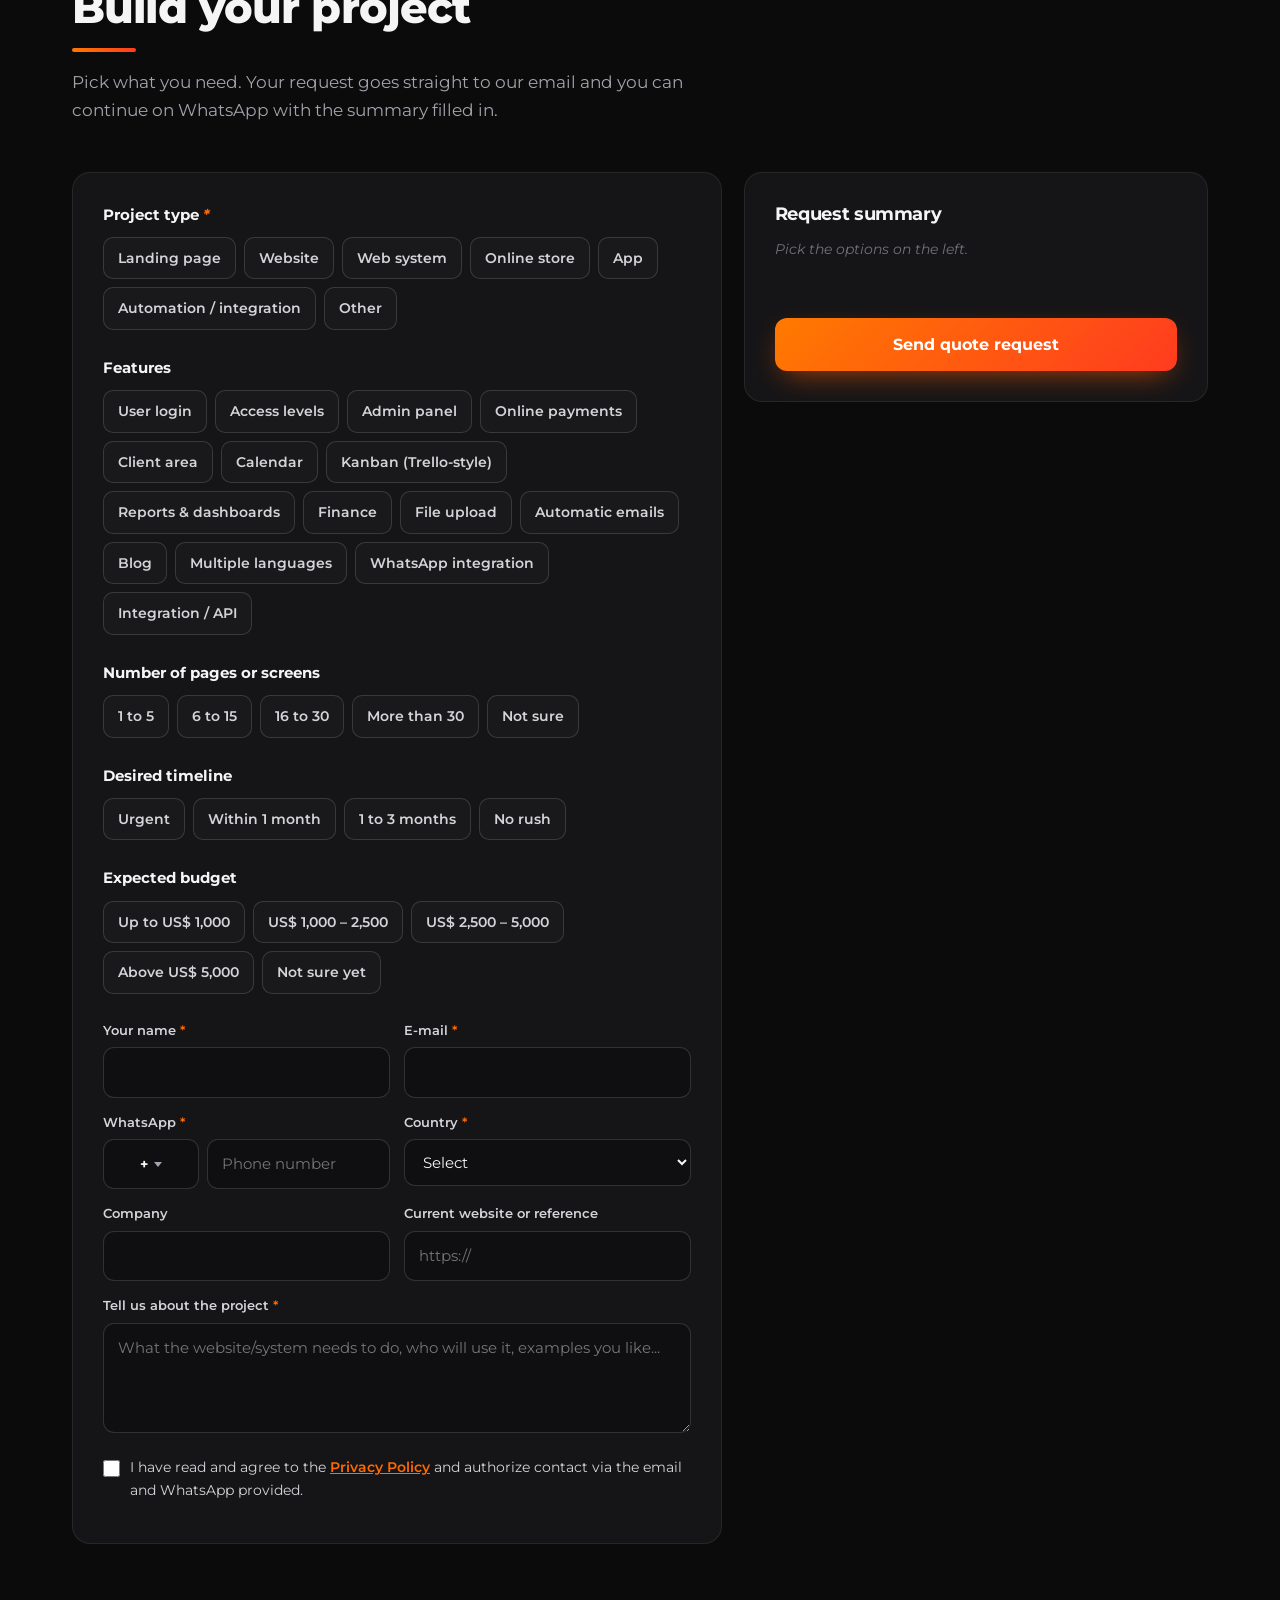
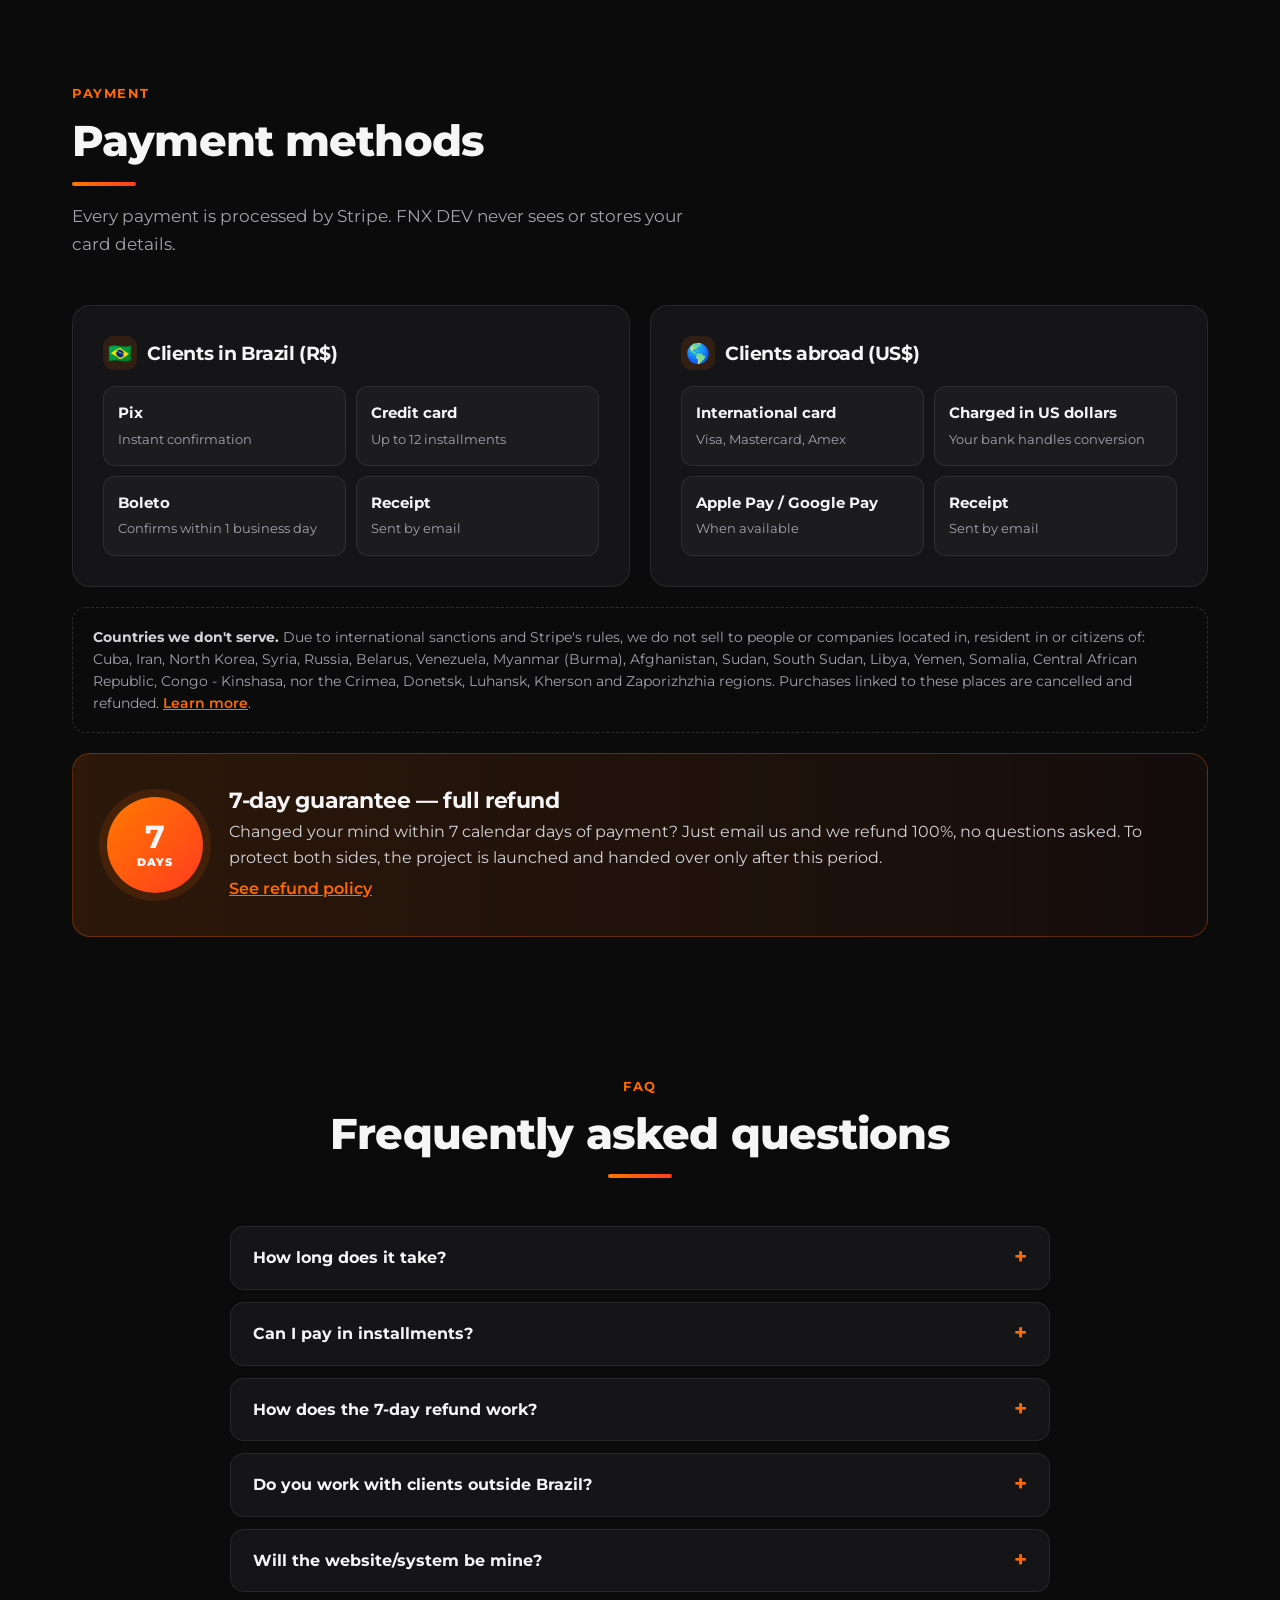
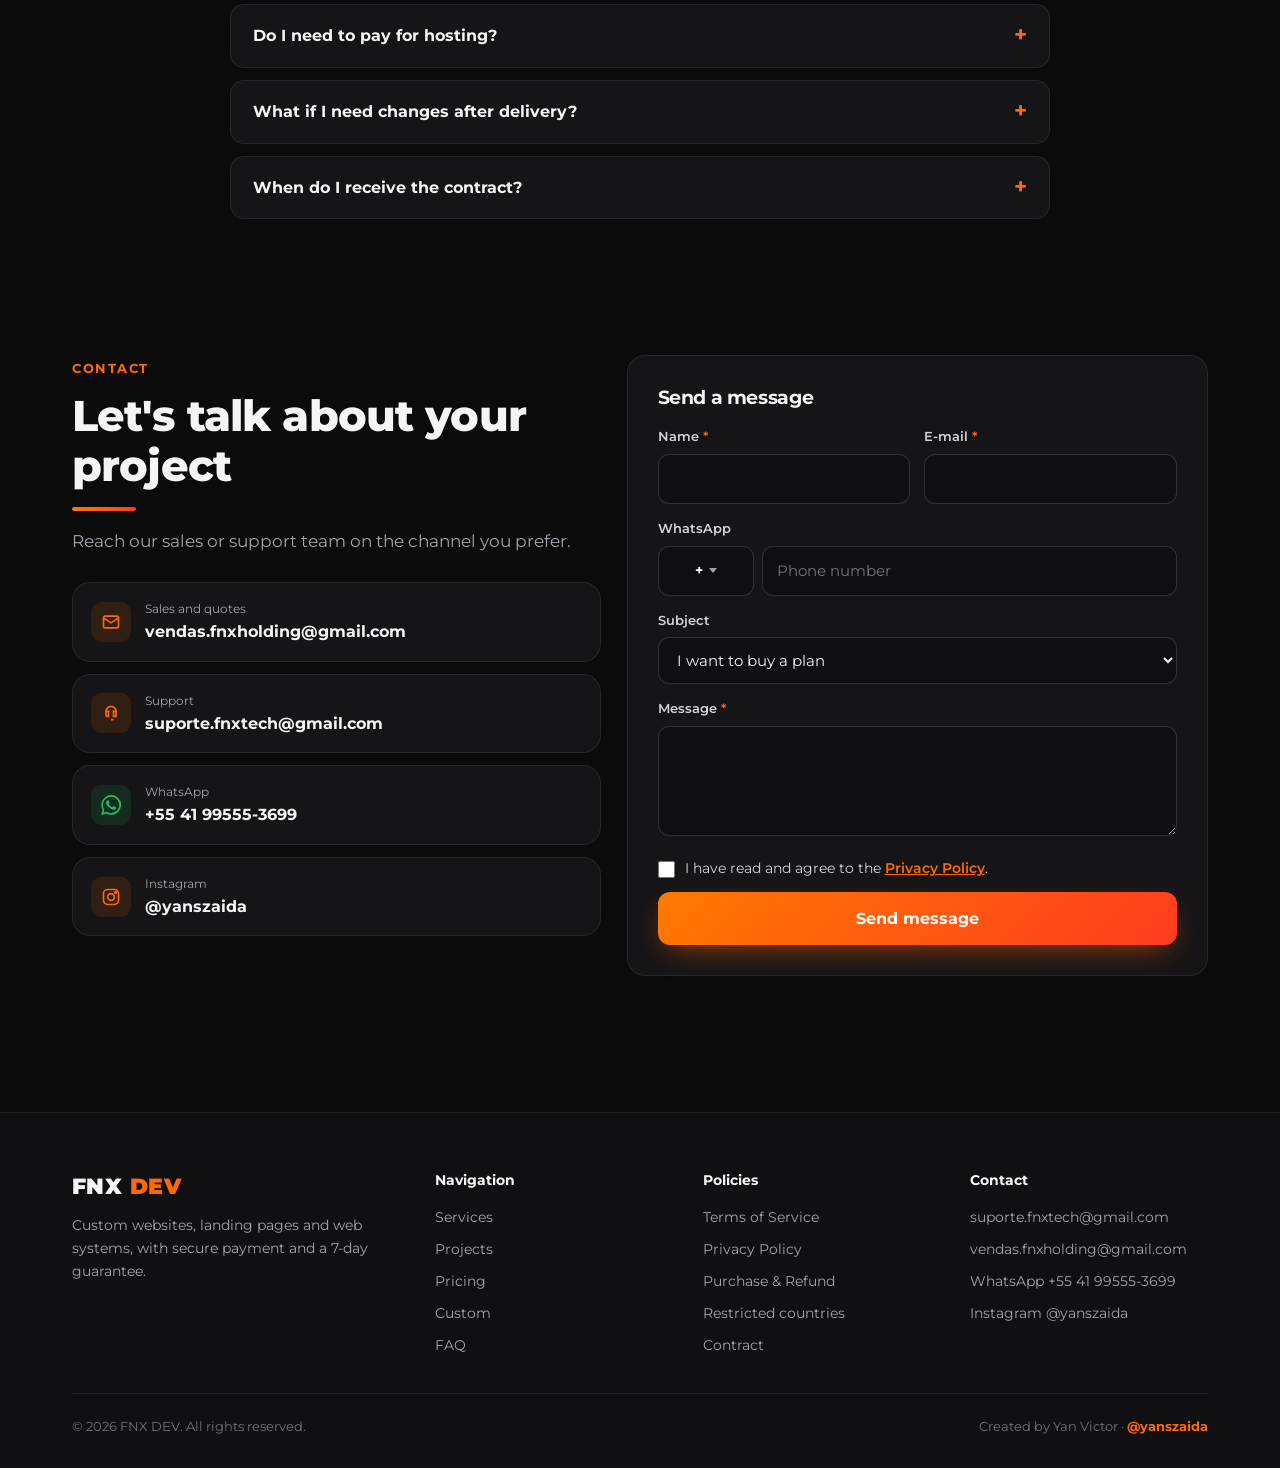
==== commit dd5eabc8: "Imagem do topo menor e sem esticar" ====
--- a/index.html
+++ b/index.html
@@ -25,7 +25,7 @@
   background:radial-gradient(900px 600px at 15% -10%,rgba(255,106,0,.16),transparent 60%),radial-gradient(800px 600px at 110% 10%,rgba(255,59,31,.10),transparent 60%),
   radial-gradient(rgba(255,255,255,.035) 1px,transparent 1px) 0 0/26px 26px}
 a{color:inherit;text-decoration:none}
-img{max-width:100%;display:block}
+img{max-width:100%;height:auto;display:block}
 button,input,select,textarea{font:inherit;color:inherit}
 .wrap{max-width:1180px;margin:0 auto;padding:0 22px}
 .section{padding:96px 0}
@@ -81,7 +81,10 @@
 .browser-bar i{width:10px;height:10px;border-radius:50%;background:#3a3a3f}
 .browser-bar i:nth-child(1){background:#ff5f57}.browser-bar i:nth-child(2){background:#febc2e}.browser-bar i:nth-child(3){background:#28c840}
 .browser-bar span{margin-left:10px;font-size:.75rem;color:var(--dim);background:#1a1a1d;border-radius:6px;padding:3px 10px;flex:1;overflow:hidden;text-overflow:ellipsis;white-space:nowrap}
-.hero-visual{position:relative}
+.hero-visual{position:relative;width:100%;max-width:500px;justify-self:end}
+.hero-shot{aspect-ratio:1917/968;overflow:hidden;background:#0b0b0c}
+.hero-shot img{width:100%!important;height:100%!important;max-width:none;object-fit:cover;object-position:top left}
+
 .hero-visual .float{position:absolute;bottom:-22px;left:-22px;background:var(--card2);border:1px solid var(--line2);border-radius:14px;padding:14px 16px;display:flex;gap:12px;align-items:center;box-shadow:0 20px 40px -20px #000}
 .float b{display:block;font-size:.95rem}.float small{color:var(--muted);font-size:.78rem}
 .ico{width:40px;height:40px;border-radius:11px;display:grid;place-items:center;background:rgba(255,106,0,.12);color:var(--or);flex:none}
@@ -278,6 +281,7 @@
   .summary{position:static}
   .f-cols{grid-template-columns:1fr 1fr}
   .hero-visual .float{left:12px;bottom:-18px}
+  .hero-visual{justify-self:center}
 }
 @media (max-width:600px){
   .section{padding:72px 0}
@@ -357,7 +361,7 @@
     <div class="hero-visual">
       <div class="browser">
         <div class="browser-bar"><i></i><i></i><i></i><span>sistema.fnxholding.com</span></div>
-        <img src="assets/projetos/fnx-tech-2.webp" alt="FNX TECH" width="1917" height="968" fetchpriority="high">
+        <div class="hero-shot"><img src="assets/projetos/fnx-tech-2.webp" alt="FNX TECH" fetchpriority="high"></div>
       </div>
       <div class="float">
         <div class="ico"><svg width="20" height="20" fill="none" stroke="currentColor" stroke-width="2" viewBox="0 0 24 24"><path d="M9 12l2 2 4-4M12 3l7 4v5c0 4.5-3 8-7 9-4-1-7-4.5-7-9V7z"/></svg></div>
